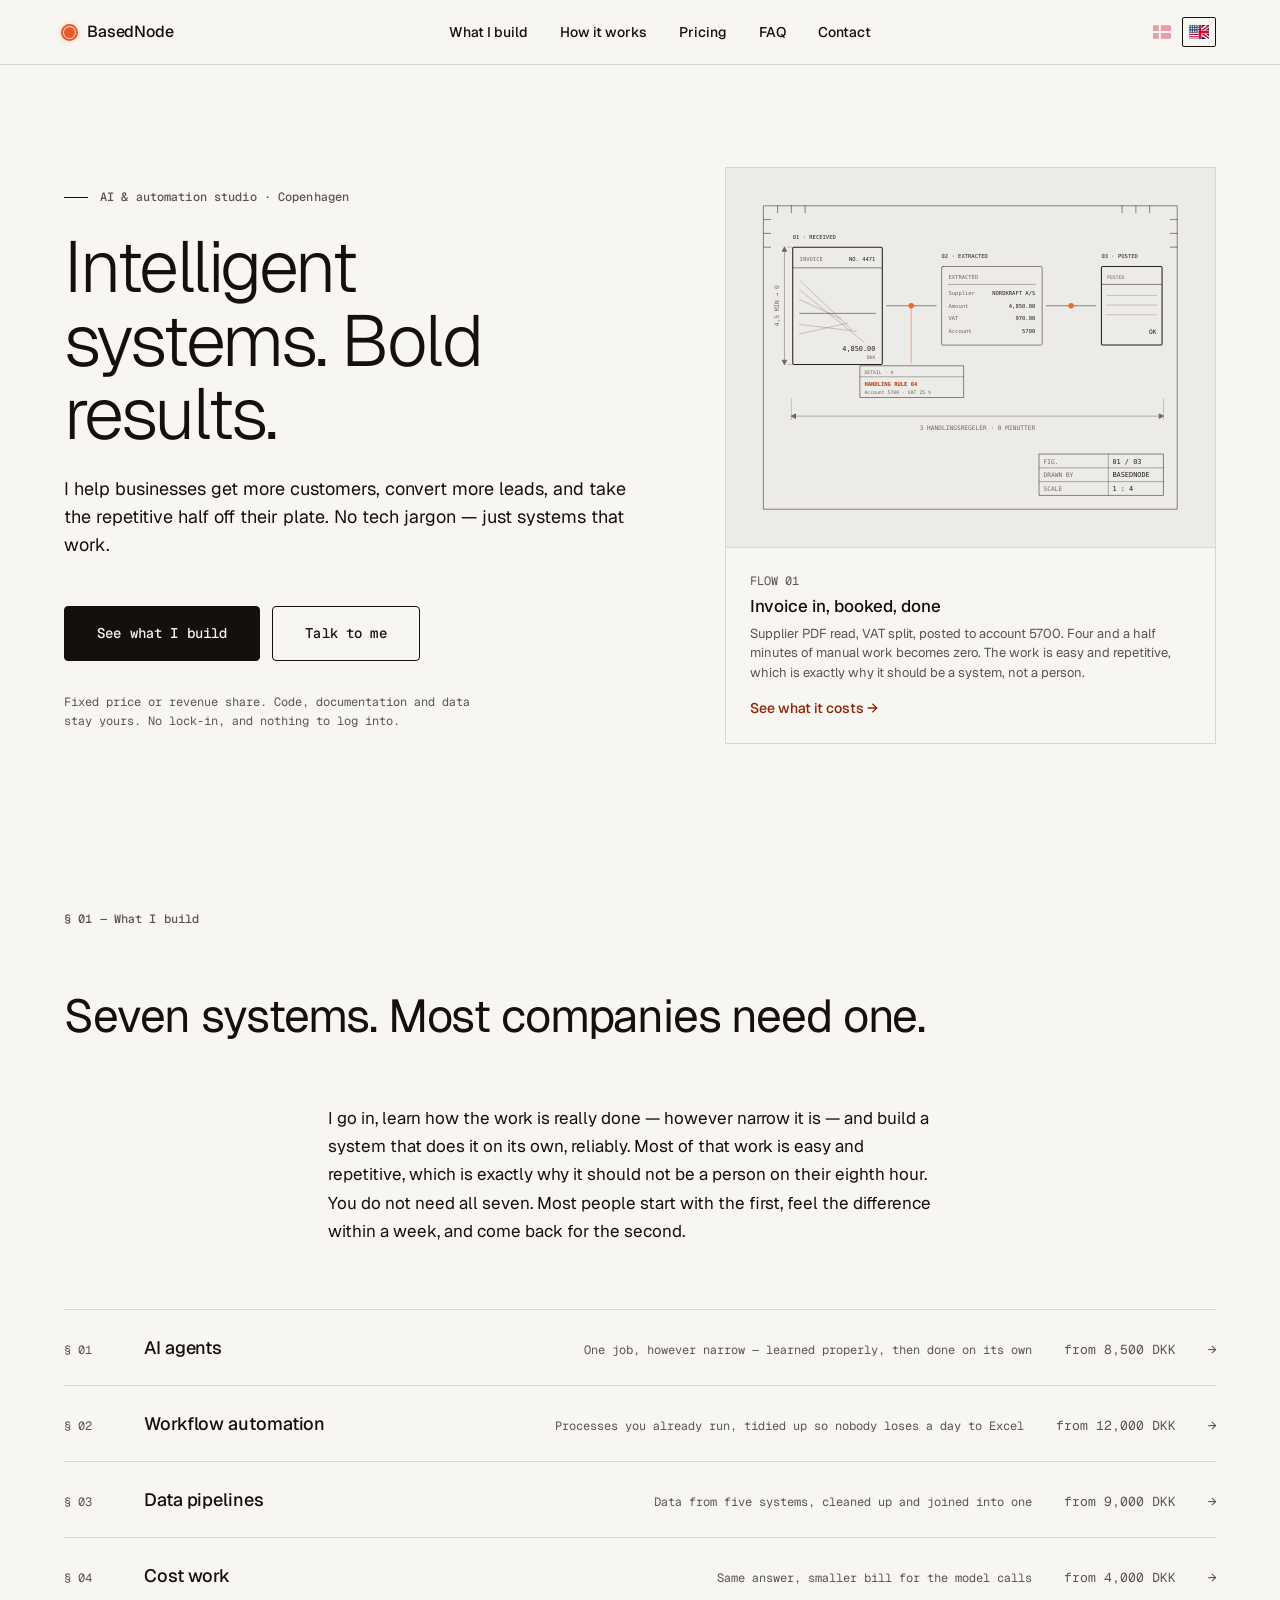
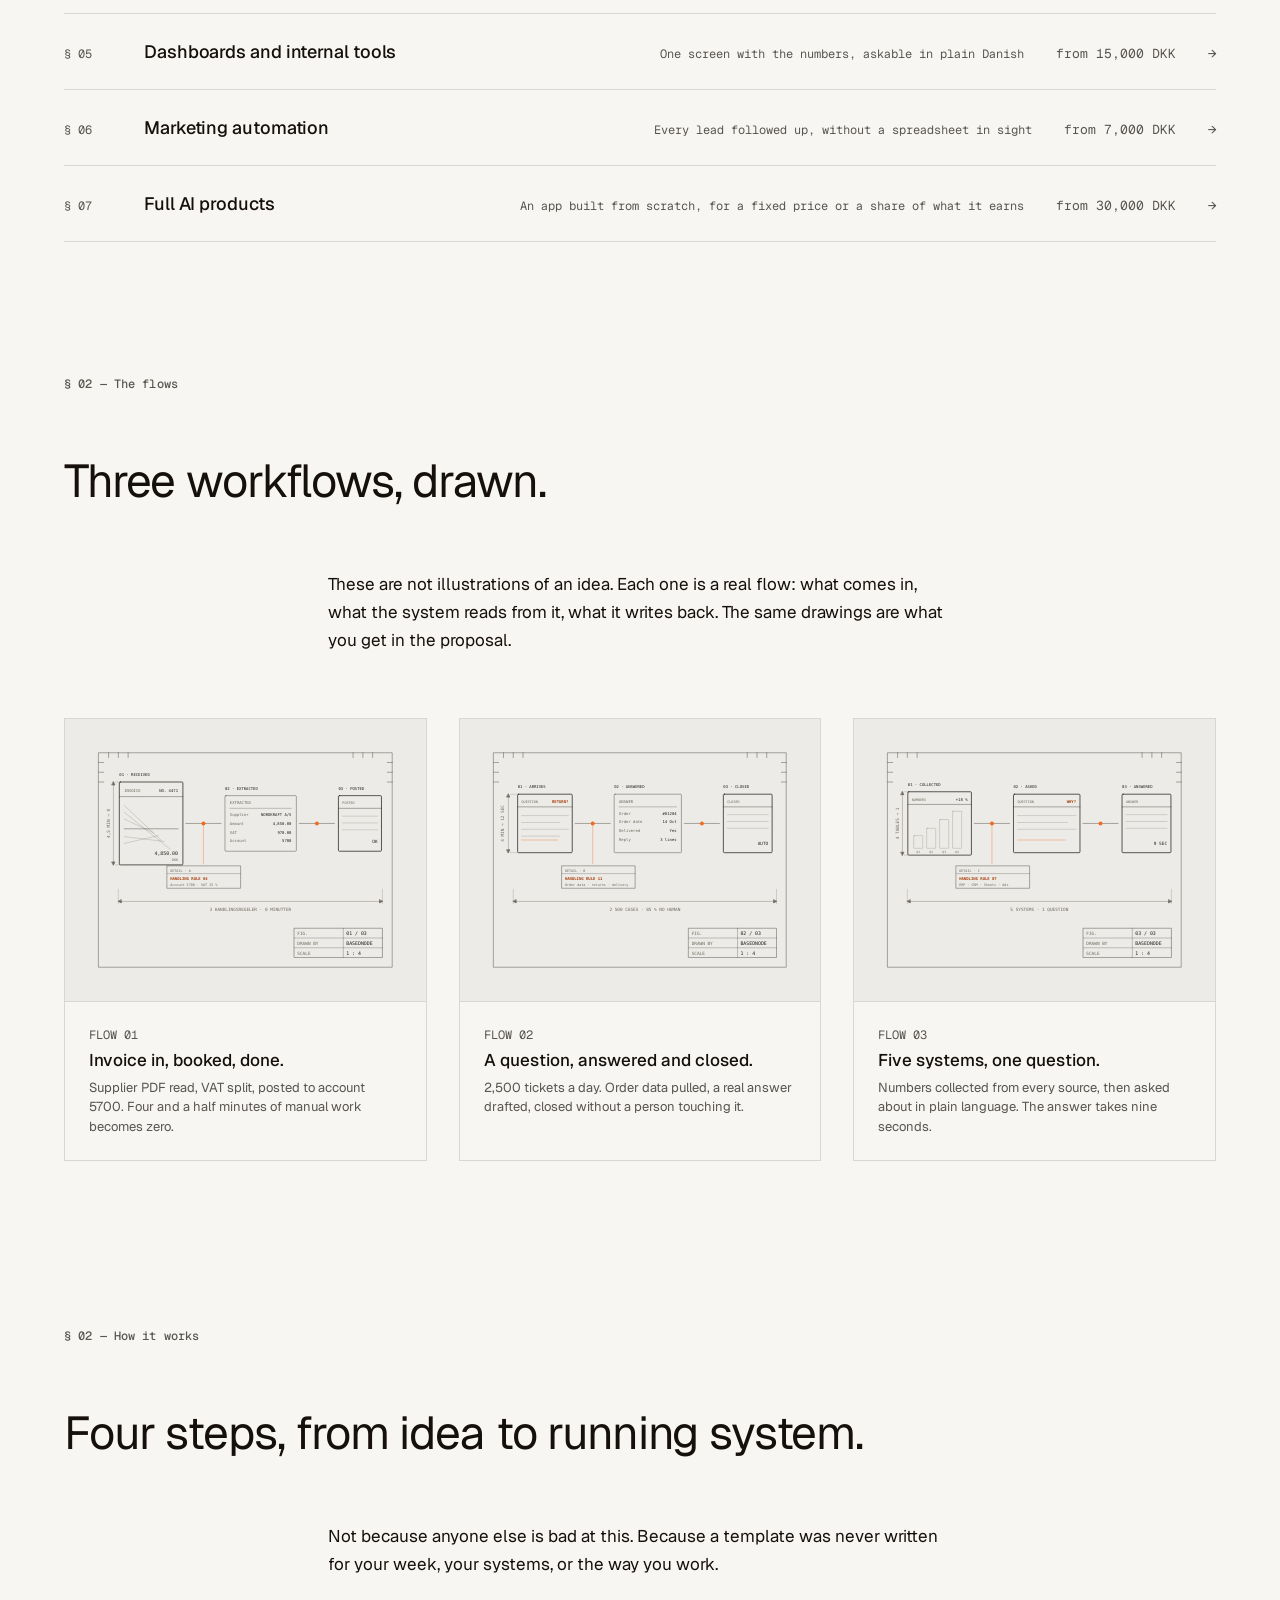
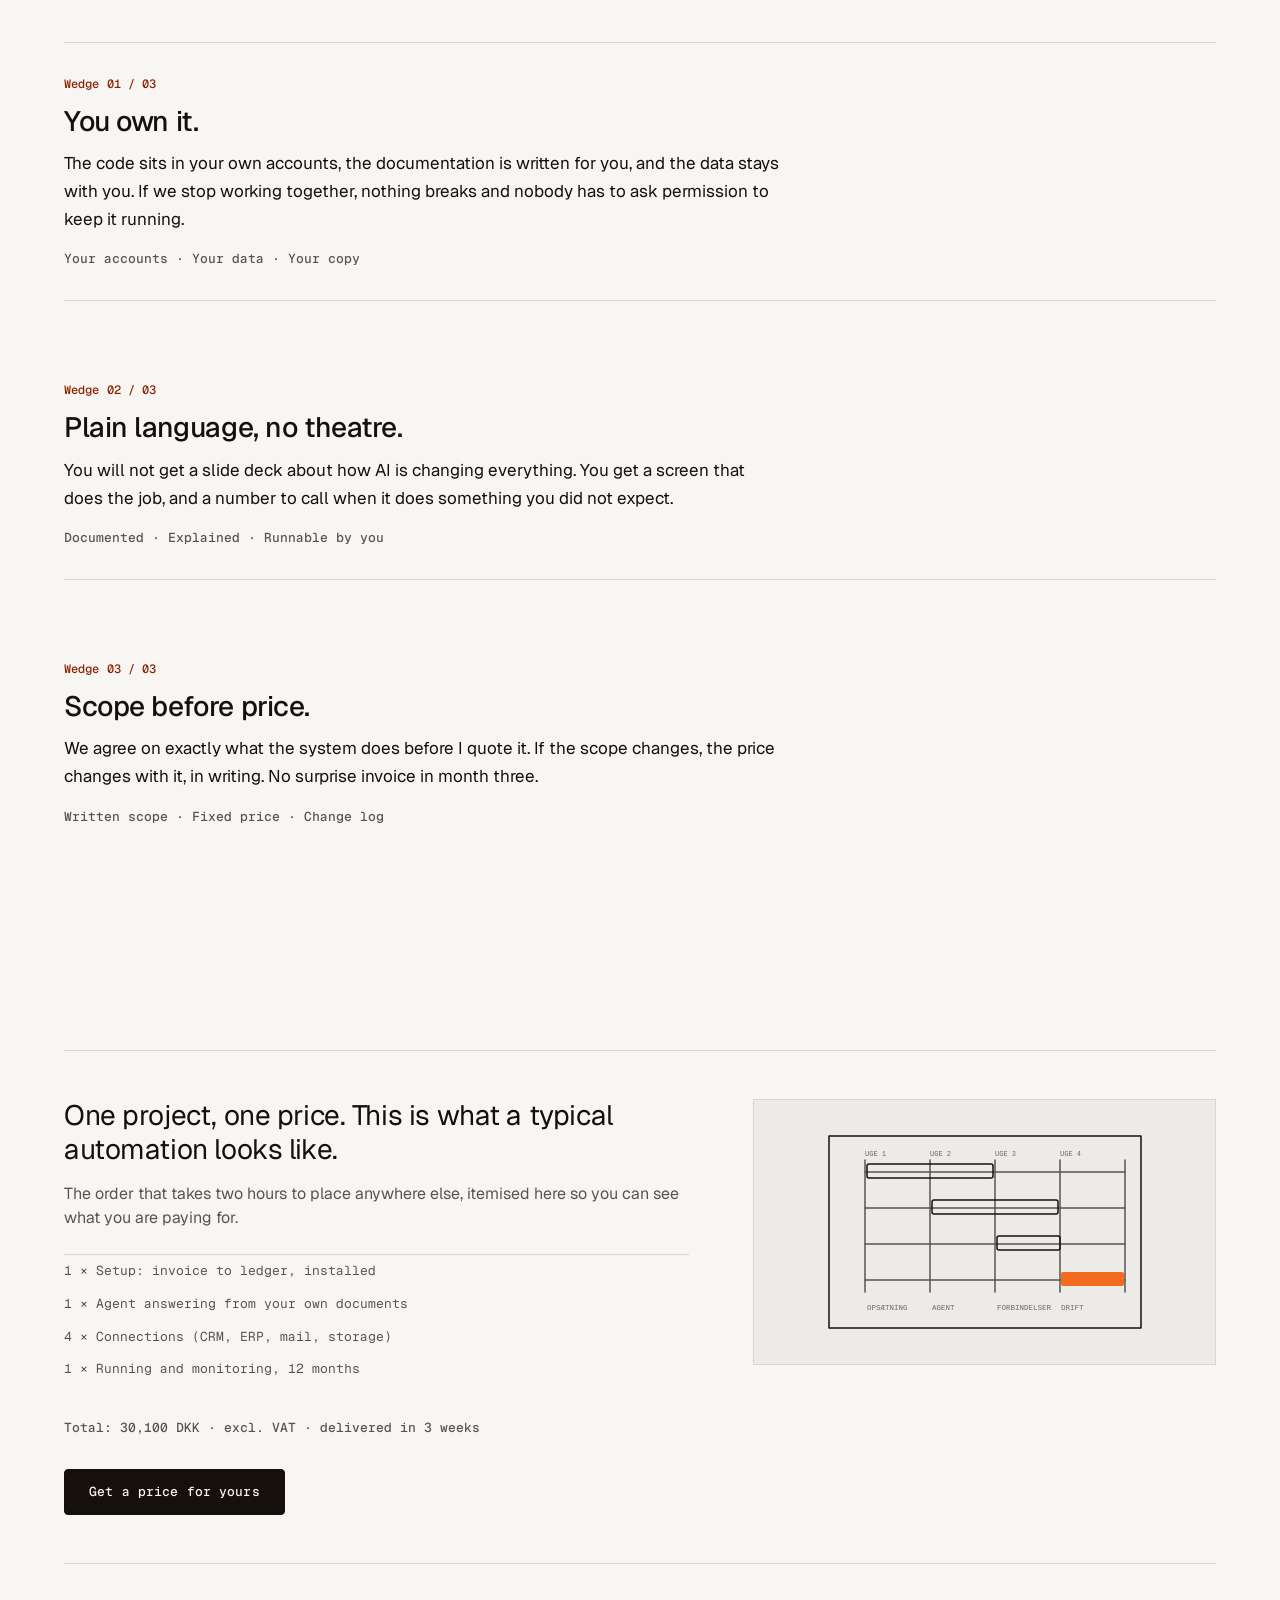
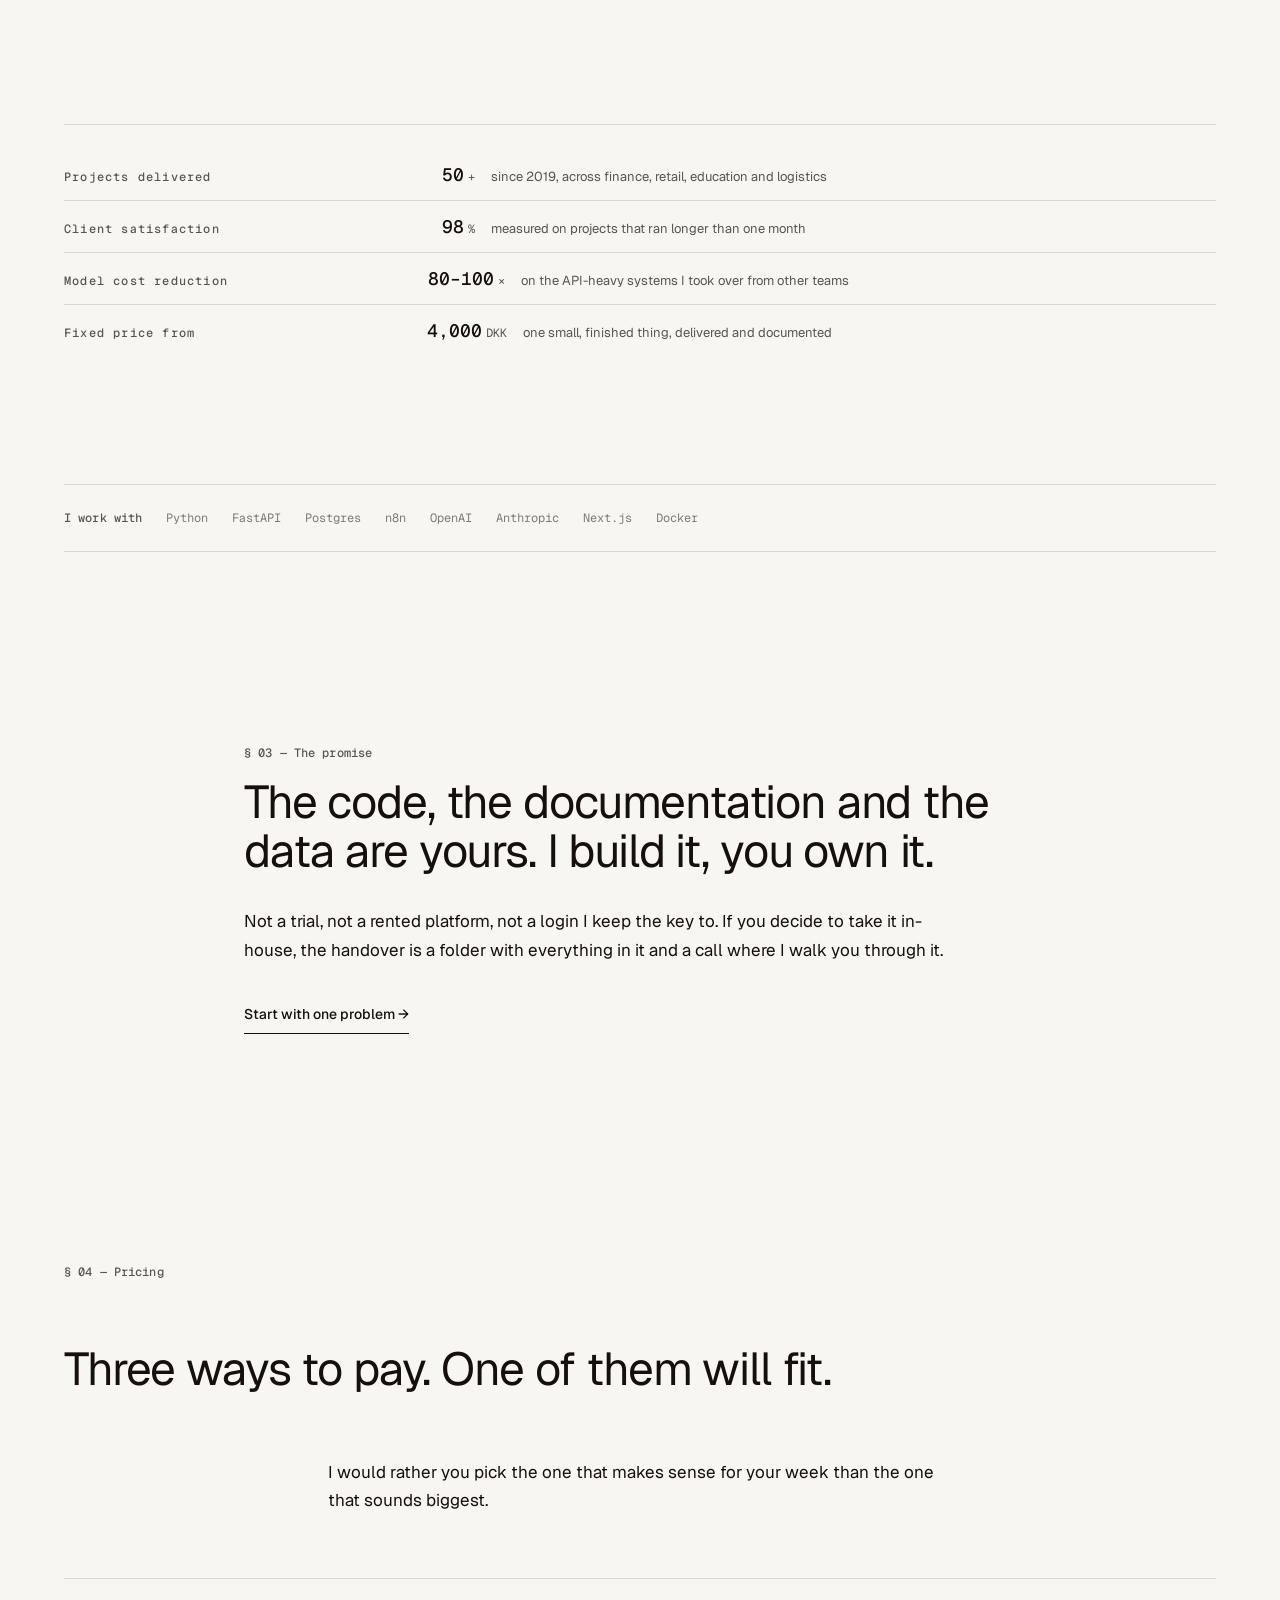
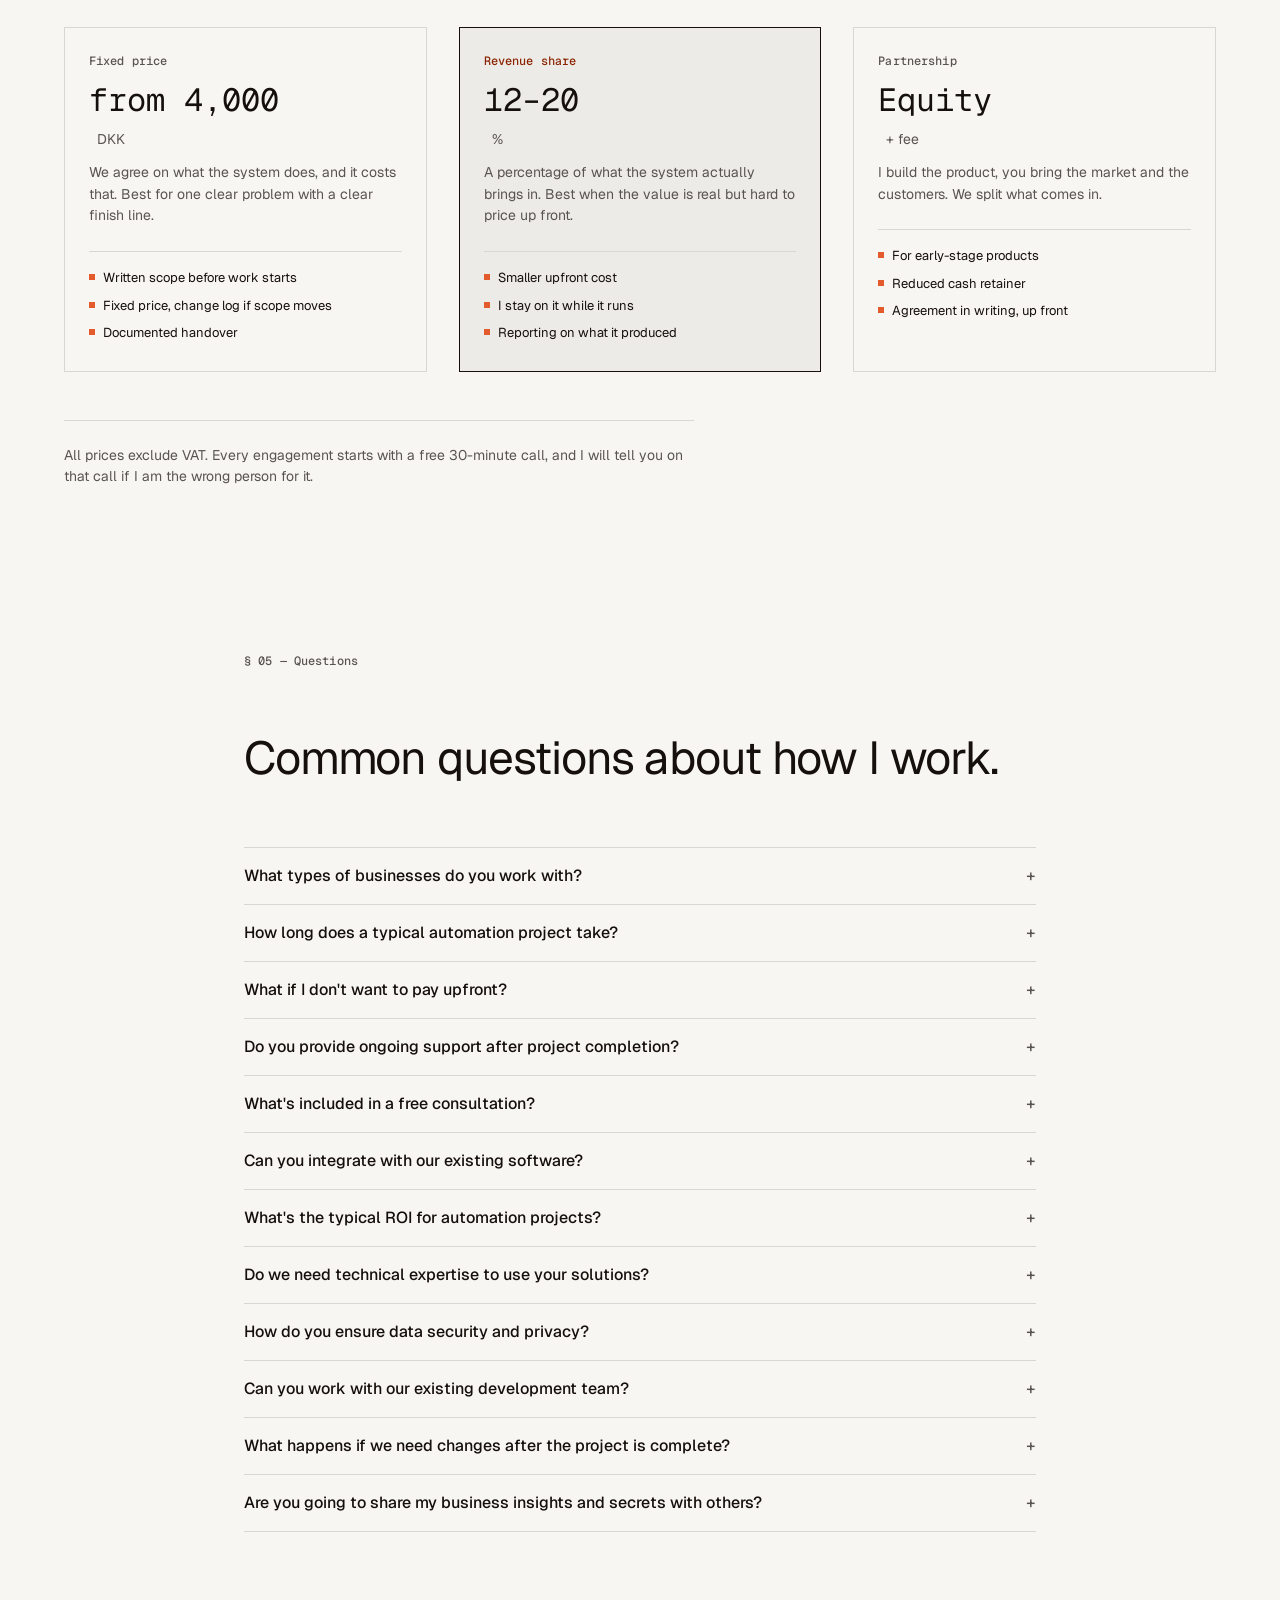
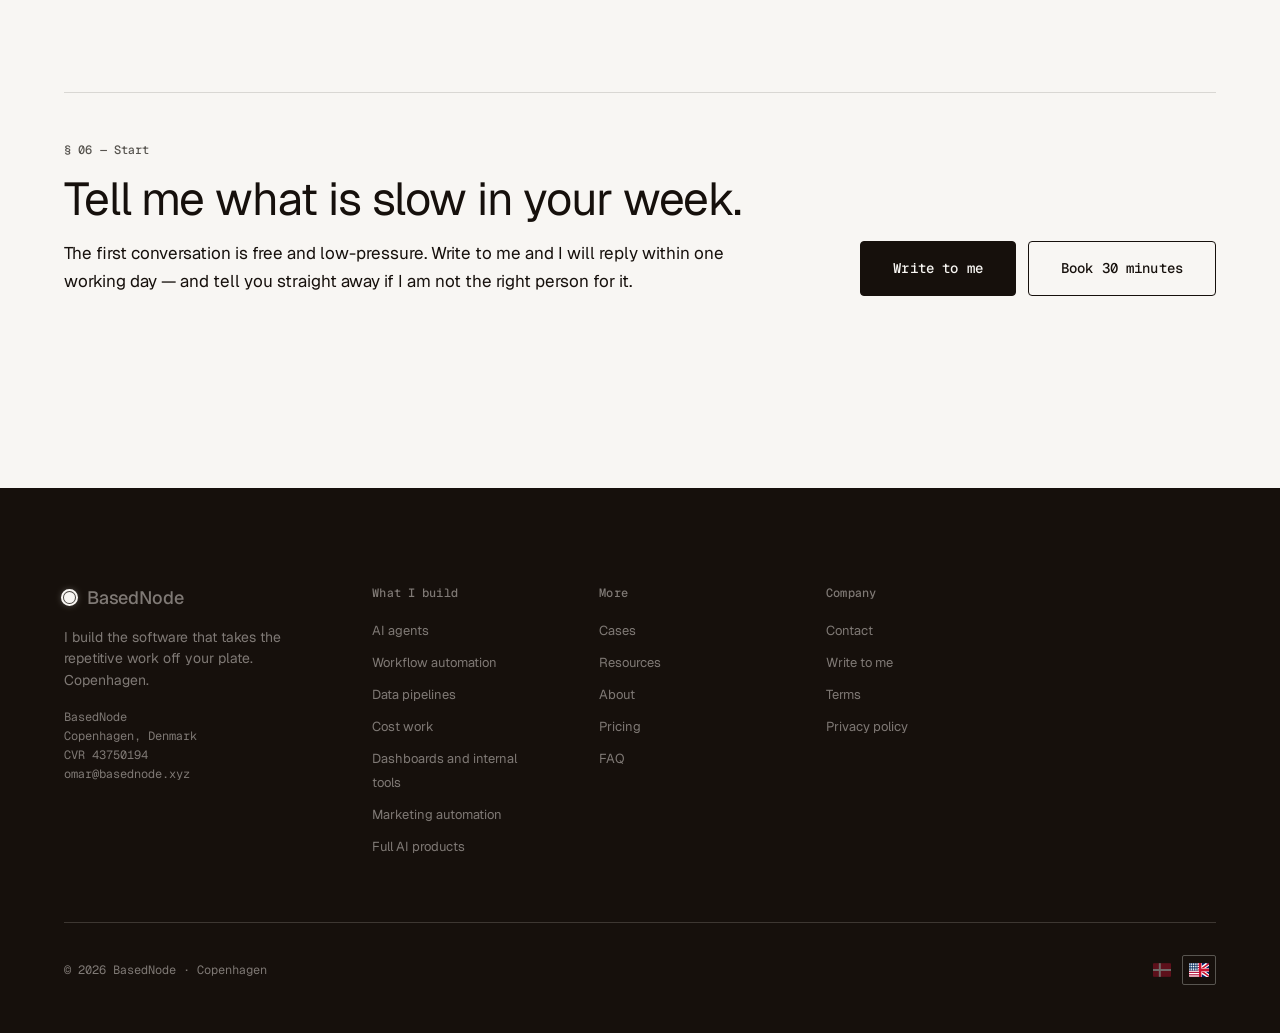
==== index.html @ 857990c9 "Fix English flag geometry (crop not squash) and make the logo pulse visibly obvious" ====
<!DOCTYPE html>
<html lang="en">
<head>
  <meta charset="UTF-8" />
  <meta name="viewport" content="width=device-width, initial-scale=1.0" />
  <meta name="theme-color" content="#F8F6F2" />
  <title>BasedNode — Intelligent systems. Bold results.</title>
  <meta name="description" content="BasedNode is Omar Jennane, a Copenhagen AI engineer. He helps businesses get more customers, convert more leads and take the repetitive half off their plate. Fixed price or revenue share." />
  <meta property="og:type" content="website" />
  <meta property="og:site_name" content="BasedNode" />
  <meta property="og:title" content="BasedNode — Intelligent systems. Bold results." />
  <meta property="og:description" content="BasedNode is Omar Jennane, a Copenhagen AI engineer. He helps businesses get more customers, convert more leads and take the repetitive half off their plate. Fixed price or revenue share." />
  <meta property="og:url" content="https://ikkeomar.github.io/basednode-office/" />
  <meta name="twitter:card" content="summary" />
  <meta name="twitter:title" content="BasedNode — Intelligent systems. Bold results." />
  <meta name="twitter:description" content="BasedNode is Omar Jennane, a Copenhagen AI engineer. He helps businesses get more customers, convert more leads and take the repetitive half off their plate. Fixed price or revenue share." />
  <link rel="canonical" href="https://ikkeomar.github.io/basednode-office/" />
  <link rel="preconnect" href="https://fonts.googleapis.com" />
  <link rel="preconnect" href="https://fonts.gstatic.com" crossorigin />
  <link href="https://fonts.googleapis.com/css2?family=Geist:wght@200;300;400;500;600;700&family=Geist+Mono:wght@400;500;600&family=IBM+Plex+Mono:wght@400;500&display=swap" rel="stylesheet" />
  <link rel="stylesheet" href="styles.css" />
  <link rel="icon" href="_assets/favicon.svg" type="image/svg+xml" />
</head>
<body data-page="home">

  <a class="skip-to-content" href="#main" data-i18n="skip_to_content">Skip to content</a>

  <header class="topnav">
    <div class="container topnav__inner">
      <a href="./" class="topnav__logo" aria-label="BasedNode home">
        <span class="topnav__logo-mark" aria-hidden="true"></span>
        <span>BasedNode</span>
      </a>
      <nav aria-label="Primary">
        <ul class="topnav__links">          <li><a href="#services" data-i18n="services">What I build</a></li>
          <li><a href="#how" data-i18n="how">How it works</a></li>
          <li><a href="#pricing" data-i18n="pricing">Pricing</a></li>
          <li><a href="#faq" data-i18n="faq">FAQ</a></li>
          <li><a href="contact" data-i18n="contact">Contact</a></li></ul>
      </nav>
      <div class="topnav__actions">
        <div class="lang-switch" role="group" aria-label="Language">
        <button class="lang-switch__opt" type="button" data-lang-toggle data-lang-target="da" aria-pressed="false" aria-label="Vis på dansk">
          <svg class="lang-flag" viewBox="0 0 37 28" preserveAspectRatio="xMidYMid meet" aria-hidden="true" focusable="false"><rect width="37" height="28" fill="#D21034"/><rect x="12" width="4" height="28" fill="#FFFFFF"/><rect y="12" width="37" height="4" fill="#FFFFFF"/></svg>
        </button>
        <button class="lang-switch__opt" type="button" data-lang-toggle data-lang-target="en" aria-pressed="false" aria-label="Show in English">
          <svg class="lang-flag" viewBox="0 0 40 28" preserveAspectRatio="xMidYMid meet" aria-hidden="true" focusable="false"><svg x="0" y="0" width="20.00" height="28" viewBox="0 0 18 28" preserveAspectRatio="xMidYMid slice"><rect width="40" height="28" fill="#FFFFFF"/><rect y="0.000" width="40" height="2.154" fill="#B31942"/><rect y="4.308" width="40" height="2.154" fill="#B31942"/><rect y="8.615" width="40" height="2.154" fill="#B31942"/><rect y="12.923" width="40" height="2.154" fill="#B31942"/><rect y="17.231" width="40" height="2.154" fill="#B31942"/><rect y="21.538" width="40" height="2.154" fill="#B31942"/><rect y="25.846" width="40" height="2.154" fill="#B31942"/><rect width="16.000" height="15.077" fill="#0A3161"/><circle cx="1.60" cy="1.51" r="1.15" fill="#FFFFFF"/><circle cx="4.80" cy="1.51" r="1.15" fill="#FFFFFF"/><circle cx="8.00" cy="1.51" r="1.15" fill="#FFFFFF"/><circle cx="11.20" cy="1.51" r="1.15" fill="#FFFFFF"/><circle cx="14.40" cy="1.51" r="1.15" fill="#FFFFFF"/><circle cx="1.60" cy="4.52" r="1.15" fill="#FFFFFF"/><circle cx="4.80" cy="4.52" r="1.15" fill="#FFFFFF"/><circle cx="8.00" cy="4.52" r="1.15" fill="#FFFFFF"/><circle cx="11.20" cy="4.52" r="1.15" fill="#FFFFFF"/><circle cx="14.40" cy="4.52" r="1.15" fill="#FFFFFF"/><circle cx="1.60" cy="7.54" r="1.15" fill="#FFFFFF"/><circle cx="4.80" cy="7.54" r="1.15" fill="#FFFFFF"/><circle cx="8.00" cy="7.54" r="1.15" fill="#FFFFFF"/><circle cx="11.20" cy="7.54" r="1.15" fill="#FFFFFF"/><circle cx="14.40" cy="7.54" r="1.15" fill="#FFFFFF"/><circle cx="1.60" cy="10.55" r="1.15" fill="#FFFFFF"/><circle cx="4.80" cy="10.55" r="1.15" fill="#FFFFFF"/><circle cx="8.00" cy="10.55" r="1.15" fill="#FFFFFF"/><circle cx="11.20" cy="10.55" r="1.15" fill="#FFFFFF"/><circle cx="14.40" cy="10.55" r="1.15" fill="#FFFFFF"/><circle cx="1.60" cy="13.57" r="1.15" fill="#FFFFFF"/><circle cx="4.80" cy="13.57" r="1.15" fill="#FFFFFF"/><circle cx="8.00" cy="13.57" r="1.15" fill="#FFFFFF"/><circle cx="11.20" cy="13.57" r="1.15" fill="#FFFFFF"/><circle cx="14.40" cy="13.57" r="1.15" fill="#FFFFFF"/></svg><svg x="20.00" y="0" width="20.00" height="28" viewBox="16 0 24 28" preserveAspectRatio="xMidYMid slice"><rect width="40" height="28" fill="#012169"/><polygon points="8.40,0 40,23.80 40,32.20 0,8.40" fill="#FFFFFF"/><polygon points="31.60,0 40,4.20 0,32.20 0,23.80" fill="#FFFFFF"/><polygon points="3.40,0 40,26.30 40,29.70 0,3.40" fill="#C8102E"/><polygon points="36.60,0 40,1.70 0,29.70 0,26.30" fill="#C8102E"/><rect x="16.40" width="7.20" height="28" fill="#FFFFFF"/><rect y="10.40" width="40" height="7.20" fill="#FFFFFF"/><rect x="17.26" width="5.47" height="28" fill="#C8102E"/><rect y="11.26" width="40" height="5.47" fill="#C8102E"/></svg></svg>
        </button>
      </div>
        <button class="topnav__menu-btn" data-menu-btn aria-label="Open menu" aria-expanded="false" aria-controls="mobile-menu">
          <svg class="icon-open" width="20" height="20" viewBox="0 0 256 256" fill="none" stroke="currentColor" stroke-width="16" stroke-linecap="round" stroke-linejoin="round" aria-hidden="true">
            <line x1="40" y1="64" x2="216" y2="64"/>
            <line x1="40" y1="128" x2="216" y2="128"/>
            <line x1="40" y1="192" x2="216" y2="192"/>
          </svg>
          <svg class="icon-close" width="20" height="20" viewBox="0 0 256 256" fill="none" stroke="currentColor" stroke-width="16" stroke-linecap="round" stroke-linejoin="round" aria-hidden="true">
            <line x1="72" y1="72" x2="184" y2="184"/>
            <line x1="184" y1="72" x2="72" y2="184"/>
          </svg>
        </button>
      </div>
    </div>

    <!-- Panel lives INSIDE the sticky header so it drops out of the bar
         instead of scrolling away with the page. -->
    <nav class="mobile-menu" id="mobile-menu" data-mobile-menu aria-hidden="true" aria-label="Mobile">
      <ul>        <li><a href="#services" data-i18n="services">What I build</a></li>
        <li><a href="#how" data-i18n="how">How it works</a></li>
        <li><a href="#pricing" data-i18n="pricing">Pricing</a></li>
        <li><a href="#faq" data-i18n="faq">FAQ</a></li>
        <li><a href="contact" data-i18n="contact">Contact</a></li></ul>
    </nav>
  </header>

  <!-- Tap-outside scrim, sits behind the panel -->
  <div class="nav-scrim" data-nav-scrim hidden></div>

  <main id="main">

    <!-- ══ HERO — copy left, the workflow drawing right ══ -->
    <section class="hero">
      <div class="container">
        <div class="hero__grid">

          <div class="hero__text">
            <span class="hero__eyebrow" data-i18n="hero_eyebrow">AI & automation studio · Copenhagen</span>
            <h1 class="display-xl hero__title" data-i18n="hero_title">Intelligent systems. Bold results.</h1>
            <p class="hero__sub" data-i18n="hero_sub">I help businesses get more customers, convert more leads, and take the repetitive half off their plate. No tech jargon — just systems that work.</p>

            <div class="hero__ctas">
              <a href="#services" class="btn btn--primary btn--lg" data-i18n="hero_cta1">See what I build</a>
              <a href="#contact" class="btn btn--secondary btn--lg" data-i18n="hero_cta2">Talk to me</a>
            </div>
            <p class="hero__hint" data-i18n="hero_hint">Fixed price or revenue share. Code, documentation and data stay yours. No lock-in, and nothing to log into.</p>
          </div>

          <!-- The one decisive visual: a real schematic of the work being automated -->
          <a href="#how" class="hero__drawing">
            <div class="hero__drawing-frame">
              <img data-flow="invoice" src="_assets/illustrations/flow-invoice-en.svg" alt="Schematic of an invoice being received, read and posted to the ledger" />
            </div>
            <div class="hero__drawing-meta">
              <span class="hero__drawing-sku">FLOW 01</span>
              <span class="hero__drawing-name" data-i18n="drawing_name">Invoice in, booked, done</span>
              <span class="hero__drawing-spec" data-i18n="drawing_spec">Supplier PDF read, VAT split, posted to account 5700. Four and a half minutes of manual work becomes zero. The work is easy and repetitive, which is exactly why it should be a system, not a person.</span>
              <span class="hero__drawing-link" data-i18n="drawing_link">See what it costs →</span>
            </div>
          </a>

        </div>
      </div>
    </section>

    <!-- ══ 01 — WHAT I BUILD ══ -->
    <section class="tight" id="services">
      <div class="container">
        <div class="section-head section-head__editorial">
          <span class="micro-label" data-i18n="s1_label">§ 01 — What I build</span>
          <h2 class="display-lg" data-i18n="s1_title">Seven systems. Most companies need one.</h2>
          <p class="prose" data-i18n="s1_desc">I go in, learn how the work is really done — however narrow it is — and build a system that does it on its own, reliably. Most of that work is easy and repetitive, which is exactly why it should not be a person on their eighth hour. You do not need all seven. Most people start with the first, feel the difference within a week, and come back for the second.</p>
        </div>

        <div class="cat-dir" aria-label="Services">
          <a class="cat-dir__row" href="#contact">
            <span class="cat-dir__num">§ 01</span>
            <span class="cat-dir__name" data-i18n="svc1_name">AI agents</span>
            <span class="cat-dir__lead" data-i18n="svc1_lead">One job, however narrow — learned properly, then done on its own</span>
            <span class="cat-dir__count" data-i18n="svc1_price">from 8,500 DKK</span>
            <span class="cat-dir__arrow">→</span>
          </a>
          <a class="cat-dir__row" href="#contact">
            <span class="cat-dir__num">§ 02</span>
            <span class="cat-dir__name" data-i18n="svc2_name">Workflow automation</span>
            <span class="cat-dir__lead" data-i18n="svc2_lead">Processes you already run, tidied up so nobody loses a day to Excel</span>
            <span class="cat-dir__count" data-i18n="svc2_price">from 12,000 DKK</span>
            <span class="cat-dir__arrow">→</span>
          </a>
          <a class="cat-dir__row" href="#contact">
            <span class="cat-dir__num">§ 03</span>
            <span class="cat-dir__name" data-i18n="svc3_name">Data pipelines</span>
            <span class="cat-dir__lead" data-i18n="svc3_lead">Data from five systems, cleaned up and joined into one</span>
            <span class="cat-dir__count" data-i18n="svc3_price">from 9,000 DKK</span>
            <span class="cat-dir__arrow">→</span>
          </a>
          <a class="cat-dir__row" href="#contact">
            <span class="cat-dir__num">§ 04</span>
            <span class="cat-dir__name" data-i18n="svc4_name">Cost work</span>
            <span class="cat-dir__lead" data-i18n="svc4_lead">Same answer, smaller bill for the model calls</span>
            <span class="cat-dir__count" data-i18n="svc4_price">from 4,000 DKK</span>
            <span class="cat-dir__arrow">→</span>
          </a>
          <a class="cat-dir__row" href="#contact">
            <span class="cat-dir__num">§ 05</span>
            <span class="cat-dir__name" data-i18n="svc5_name">Dashboards and internal tools</span>
            <span class="cat-dir__lead" data-i18n="svc5_lead">One screen with the numbers, askable in plain Danish</span>
            <span class="cat-dir__count" data-i18n="svc5_price">from 15,000 DKK</span>
            <span class="cat-dir__arrow">→</span>
          </a>
          <a class="cat-dir__row" href="#contact">
            <span class="cat-dir__num">§ 06</span>
            <span class="cat-dir__name" data-i18n="svc6_name">Marketing automation</span>
            <span class="cat-dir__lead" data-i18n="svc6_lead">Every lead followed up, without a spreadsheet in sight</span>
            <span class="cat-dir__count" data-i18n="svc6_price">from 7,000 DKK</span>
            <span class="cat-dir__arrow">→</span>
          </a>
          <a class="cat-dir__row" href="#contact">
            <span class="cat-dir__num">§ 07</span>
            <span class="cat-dir__name" data-i18n="svc7_name">Full AI products</span>
            <span class="cat-dir__lead" data-i18n="svc7_lead">An app built from scratch, for a fixed price or a share of what it earns</span>
            <span class="cat-dir__count" data-i18n="svc7_price">from 30,000 DKK</span>
            <span class="cat-dir__arrow">→</span>
          </a>
        </div>
      </div>
    </section>

    <!-- ══ 02 — HOW IT WORKS ══ -->
    <!-- ══ FLOW DRAWINGS — three real workflows ══ -->
    <section class="tight" id="flows">
      <div class="container">
        <div class="section-head section-head__editorial">
          <span class="micro-label" data-i18n="flows_label">§ 02 — The flows</span>
          <h2 class="display-lg" data-i18n="flows_title">Three workflows, drawn.</h2>
          <p class="prose" data-i18n="flows_desc">These are not illustrations of an idea. Each one is a real flow: what comes in, what the system reads from it, what it writes back. The same drawings are what you get in the proposal.</p>
        </div>

        <div class="flow-grid">
          <figure class="flow-card">
            <div class="flow-card__frame">
              <img data-flow="invoice" src="_assets/illustrations/flow-invoice-en.svg" alt="Invoice received, extracted and posted to the ledger" />
            </div>
            <figcaption class="flow-card__meta">
              <span class="flow-card__sku" data-i18n="flow_invoice_sku">FLOW 01</span>
              <span class="flow-card__name" data-i18n="flow_invoice_name">Invoice in, booked, done.</span>
              <span class="flow-card__spec" data-i18n="flow_invoice_spec">Supplier PDF read, VAT split, posted to account 5700. Four and a half minutes of manual work becomes zero.</span>
            </figcaption>
          </figure>

          <figure class="flow-card">
            <div class="flow-card__frame">
              <img data-flow="support" src="_assets/illustrations/flow-support-en.svg" alt="Customer question arriving, answered by the agent and closed in the ticketing system" />
            </div>
            <figcaption class="flow-card__meta">
              <span class="flow-card__sku" data-i18n="flow_support_sku">FLOW 02</span>
              <span class="flow-card__name" data-i18n="flow_support_name">A question, answered and closed.</span>
              <span class="flow-card__spec" data-i18n="flow_support_spec">2,500 tickets a day. Order data pulled, a real answer drafted, closed without a person touching it.</span>
            </figcaption>
          </figure>

          <figure class="flow-card">
            <div class="flow-card__frame">
              <img data-flow="dashboard" src="_assets/illustrations/flow-dashboard-en.svg" alt="Numbers collected from several systems, queried in plain language and answered on one screen" />
            </div>
            <figcaption class="flow-card__meta">
              <span class="flow-card__sku" data-i18n="flow_dashboard_sku">FLOW 03</span>
              <span class="flow-card__name" data-i18n="flow_dashboard_name">Five systems, one question.</span>
              <span class="flow-card__spec" data-i18n="flow_dashboard_spec">Numbers collected from every source, then asked about in plain language. The answer takes nine seconds.</span>
            </figcaption>
          </figure>
        </div>
      </div>
    </section>

    <section id="how">
      <div class="container">
        <div class="section-head section-head__editorial">
          <span class="micro-label" data-i18n="s2_label">§ 02 — How it works</span>
          <h2 class="display-lg" data-i18n="s2_title">Four steps, from idea to running system.</h2>
          <p class="prose" data-i18n="s2_desc">Not because anyone else is bad at this. Because a template was never written for your week, your systems, or the way you work.</p>
        </div>

        <div class="wedge-list">
          <div class="wedge-item">
            <span class="micro-label micro-label--accent wedge-item__label" data-i18n="wedge1_label">Wedge 01 / 03</span>
            <h3 class="h1 wedge-item__title" data-i18n="wedge1_title">You own it.</h3>
            <p class="prose" data-i18n="wedge1_desc">The code sits in your own accounts, the documentation is written for you, and the data stays with you. If we stop working together, nothing breaks and nobody has to ask permission to keep it running.</p>
            <p class="mono-data muted wedge-item__meta" data-i18n="wedge1_meta">Your accounts · Your data · Your copy</p>
          </div>
          <div class="wedge-item">
            <span class="micro-label micro-label--accent wedge-item__label" data-i18n="wedge2_label">Wedge 02 / 03</span>
            <h3 class="h1 wedge-item__title" data-i18n="wedge2_title">Plain language, no theatre.</h3>
            <p class="prose" data-i18n="wedge2_desc">You will not get a slide deck about how AI is changing everything. You get a screen that does the job, and a number to call when it does something you did not expect.</p>
            <p class="mono-data muted wedge-item__meta" data-i18n="wedge2_meta">Documented · Explained · Runnable by you</p>
          </div>
          <div class="wedge-item wedge-item--last">
            <span class="micro-label micro-label--accent wedge-item__label" data-i18n="wedge3_label">Wedge 03 / 03</span>
            <h3 class="h1 wedge-item__title" data-i18n="wedge3_title">Scope before price.</h3>
            <p class="prose" data-i18n="wedge3_desc">We agree on exactly what the system does before I quote it. If the scope changes, the price changes with it, in writing. No surprise invoice in month three.</p>
            <p class="mono-data muted wedge-item__meta" data-i18n="wedge3_meta">Written scope · Fixed price · Change log</p>
          </div>
        </div>
      </div>
    </section>

    <!-- ══ 03 — THE PRICE MOMENT ══ -->
    <section>
      <div class="container">
        <div class="moment">
          <div>
            <h2 class="moment__heading" data-i18n="moment_heading">One project, one price. This is what a typical automation looks like.</h2>
            <p class="muted" data-i18n="moment_sub">The order that takes two hours to place anywhere else, itemised here so you can see what you are paying for.</p>
            <ul class="moment__items">
              <li data-i18n="m_item1">1 × Setup: invoice to ledger, installed</li>
              <li data-i18n="m_item2">1 × Agent answering from your own documents</li>
              <li data-i18n="m_item3">4 × Connections (CRM, ERP, mail, storage)</li>
              <li data-i18n="m_item4">1 × Running and monitoring, 12 months</li>
            </ul>
            <p class="mono-data muted moment__total" data-i18n="m_total">Total: 30,100 DKK · excl. VAT · delivered in 3 weeks</p>
            <div class="moment__cta">
              <a href="#contact" class="btn btn--primary" data-i18n="moment_cta">Get a price for yours</a>
            </div>
          </div>
          <div class="moment__visual" aria-hidden="true">
            <svg viewBox="0 0 320 200" fill="none" stroke="currentColor" stroke-width="1.5" stroke-linecap="round" stroke-linejoin="round">
              <!-- project schedule, drawn like a drawing sheet -->
              <rect class="ink thin" x="4" y="4" width="312" height="192" />
              <g class="muted hair">
                <line x1="40" y1="40" x2="300" y2="40" />
                <line x1="40" y1="76" x2="300" y2="76" />
                <line x1="40" y1="112" x2="300" y2="112" />
                <line x1="40" y1="148" x2="300" y2="148" />
              </g>
              <g class="muted thin">
                <line x1="40" y1="28" x2="40" y2="160" />
                <line x1="105" y1="28" x2="105" y2="160" />
                <line x1="170" y1="28" x2="170" y2="160" />
                <line x1="235" y1="28" x2="235" y2="160" />
                <line x1="300" y1="28" x2="300" y2="160" />
              </g>
              <!-- the four deliverables as bars -->
              <rect class="ink" x="42" y="32" width="126" height="14" rx="2" />
              <rect class="ink" x="107" y="68" width="126" height="14" rx="2" />
              <rect class="ink" x="172" y="104" width="63" height="14" rx="2" />
              <rect class="accent" x="236" y="140" width="63" height="14" rx="2" fill="#F26B1F" stroke="none" />
              <!-- week markers -->
              <g class="muted-text" style="font-size:7px" fill="#6F6A60" stroke="none" font-family="ui-monospace, monospace">
                <text x="40" y="24">UGE 1</text>
                <text x="105" y="24">UGE 2</text>
                <text x="170" y="24">UGE 3</text>
                <text x="235" y="24">UGE 4</text>
              </g>
              <!-- labels -->
              <g style="font-size:7.5px" fill="#6F6A60" stroke="none" font-family="ui-monospace, monospace">
                <text x="42" y="178">OPSÆTNING</text>
                <text x="107" y="178">AGENT</text>
                <text x="172" y="178">FORBINDELSER</text>
                <text x="236" y="178">DRIFT</text>
              </g>
            </svg>
          </div>
        </div>
      </div>
    </section>

    <!-- ══ 04 — NUMBERS ══ -->
    <section class="tight">
      <div class="container">
        <div class="stat-block">
          <div class="stat">
            <span class="stat__label" data-i18n="stat1_label">Projects delivered</span>
            <span class="stat__value">50<span class="stat__value-unit">+</span></span>
            <span class="stat__note" data-i18n="stat1_note">since 2019, across finance, retail, education and logistics</span>
          </div>
          <div class="stat">
            <span class="stat__label" data-i18n="stat2_label">Client satisfaction</span>
            <span class="stat__value">98<span class="stat__value-unit">%</span></span>
            <span class="stat__note" data-i18n="stat2_note">measured on projects that ran longer than one month</span>
          </div>
          <div class="stat">
            <span class="stat__label" data-i18n="stat3_label">Model cost reduction</span>
            <span class="stat__value">80–100<span class="stat__value-unit">×</span></span>
            <span class="stat__note" data-i18n="stat3_note">on the API-heavy systems I took over from other teams</span>
          </div>
          <div class="stat">
            <span class="stat__label" data-i18n="stat4_label">Fixed price from</span>
            <span class="stat__value">4,000<span class="stat__value-unit">DKK</span></span>
            <span class="stat__note" data-i18n="stat4_note">one small, finished thing, delivered and documented</span>
          </div>
        </div>
      </div>
    </section>

    <!-- ══ TECH STRIP ══ -->
    <section class="tight">
      <div class="container">
        <div class="trust-strip">
          <span class="micro-label trust-strip__lead" data-i18n="tech_lead">I work with</span>
          <span>Python</span>
          <span>FastAPI</span>
          <span>Postgres</span>
          <span>n8n</span>
          <span>OpenAI</span>
          <span>Anthropic</span>
          <span>Next.js</span>
          <span>Docker</span>
        </div>
      </div>
    </section>

    <!-- ══ 05 — THE PROMISE ══ -->
    <section class="airy">
      <div class="container container--narrow">
        <span class="micro-label section-label" data-i18n="s3_label">§ 03 — The promise</span>
        <p class="display-lg pullquote" data-i18n="promise">The code, the documentation and the data are yours. I build it, you own it.</p>
        <p class="prose" data-i18n="promise_sub">Not a trial, not a rented platform, not a login I keep the key to. If you decide to take it in-house, the handover is a folder with everything in it and a call where I walk you through it.</p>
        <p class="pullquote__cta"><a href="#contact" class="btn btn--tertiary" data-i18n="promise_cta">Start with one problem →</a></p>
      </div>
    </section>

    <!-- ══ 06 — PRICING ══ -->
    <section id="pricing">
      <div class="container">
        <div class="section-head section-head__editorial">
          <span class="micro-label" data-i18n="s4_label">§ 04 — Pricing</span>
          <h2 class="display-lg" data-i18n="pricing_title">Three ways to pay. One of them will fit.</h2>
          <p class="prose" data-i18n="pricing_sub">I would rather you pick the one that makes sense for your week than the one that sounds biggest.</p>
        </div>

        <div class="pricing-grid">
          <div class="pricing-card">
            <span class="pricing-card__name" data-i18n="plan1_name">Fixed price</span>
            <span class="pricing-card__price" data-i18n="plan1_price">from 4,000</span><span class="pricing-card__unit">DKK</span>
            <p class="pricing-card__desc" data-i18n="plan1_desc">We agree on what the system does, and it costs that. Best for one clear problem with a clear finish line.</p>
            <ul class="pricing-card__list">
              <li data-i18n="plan1_i1">Written scope before work starts</li>
              <li data-i18n="plan1_i2">Fixed price, change log if scope moves</li>
              <li data-i18n="plan1_i3">Documented handover</li>
            </ul>
          </div>
          <div class="pricing-card pricing-card--accent">
            <span class="pricing-card__name" data-i18n="plan2_name">Revenue share</span>
            <span class="pricing-card__price" data-i18n="plan2_price">12–20</span><span class="pricing-card__unit">%</span>
            <p class="pricing-card__desc" data-i18n="plan2_desc">A percentage of what the system actually brings in. Best when the value is real but hard to price up front.</p>
            <ul class="pricing-card__list">
              <li data-i18n="plan2_i1">Smaller upfront cost</li>
              <li data-i18n="plan2_i2">I stay on it while it runs</li>
              <li data-i18n="plan2_i3">Reporting on what it produced</li>
            </ul>
          </div>
          <div class="pricing-card">
            <span class="pricing-card__name" data-i18n="plan3_name">Partnership</span>
            <span class="pricing-card__price" data-i18n="plan3_price">Equity</span><span class="pricing-card__unit" data-i18n="svc_fee_unit">+ fee</span>
            <p class="pricing-card__desc" data-i18n="plan3_desc">I build the product, you bring the market and the customers. We split what comes in.</p>
            <ul class="pricing-card__list">
              <li data-i18n="plan3_i1">For early-stage products</li>
              <li data-i18n="plan3_i2">Reduced cash retainer</li>
              <li data-i18n="plan3_i3">Agreement in writing, up front</li>
            </ul>
          </div>
        </div>

        <p class="pricing-note" data-i18n="pricing_note">All prices exclude VAT. Every engagement starts with a free 30-minute call, and I will tell you on that call if I am the wrong person for it.</p>
      </div>
    </section>

    <!-- ══ 07 — FAQ ══ -->
    <section class="tight" id="faq">
      <div class="container container--narrow">
        <div class="section-head section-head__editorial">
          <span class="micro-label" data-i18n="s5_label">§ 05 — Questions</span>
          <h2 class="display-lg" data-i18n="faq_title">Common questions about how I work.</h2>
        </div>

        <div class="faq-list">
          <details class="faq-item">
            <summary data-i18n="faq1_q">What types of businesses do you work with?</summary>
            <p data-i18n="faq1_a">If any of these describe you, we should talk:</p>
            <ul class="faq-item__list">
              <li data-i18n="faq1_b1">You don't have enough data to make informed decisions about marketing, hiring or process optimisation.</li>
              <li data-i18n="faq1_b2">You run a small or mid-size company.</li>
              <li data-i18n="faq1_b3">You want to develop an app or a system for other clients or for your own users. I was part of the team that built texttoquant.com, which is listed in Claude's official connector marketplace.</li>
              <li data-i18n="faq1_b4">You have processes that are costly in time or money.</li>
              <li data-i18n="faq1_b5">You want to optimise the workflows of your team or your own work, so you can get more done in less time and spend more time with your family and friends.</li>
              <li data-i18n="faq1_b6">You have an idea for an app or a software project you want to launch, but no idea where to start. If I like the project, and I can see real value in what you bring to it beyond the loose idea, I could come on as technical cofounder.</li>
            </ul>
          </details>
          <details class="faq-item">
            <summary data-i18n="faq2_q">How long does a typical automation project take?</summary>
            <p data-i18n="faq2_a">It depends entirely on what we're building. If it's an AI agent for a specific niche problem, the timeline follows the complexity of the task — I won't spend more time than the job needs. That could be one or two days, or one or two months.

If you want an actual assessment, call me or write with your specifics. We don't do corporate bull-shit, so I try to be as transparent as possible.</p>
          </details>
          <details class="faq-item">
            <summary data-i18n="faq3_q">What if I don't want to pay upfront?</summary>
            <p data-i18n="faq3_a">That's fine — depending on the project, we don't need upfront payment at all.

If I'm building software for the company, expect to pay a deposit and then a payment against each agreed milestone. That's very normal.

What I also offer is a performance-based option: taking a percentage of the company's income over a defined period, instead of a fixed fee. This is easy to arrange, and it's what I usually do for projects where I can help you get significantly more out of the process — rather than delivering the product and then leaving.</p>
          </details>
          <details class="faq-item">
            <summary data-i18n="faq4_q">Do you provide ongoing support after project completion?</summary>
            <p data-i18n="faq4_a">Absolutely — if you have the need for it.

My goal is always to hand the work over in a way that fits you, so you're not dependent on me. That said, there's usually a period of one to three months, depending on the project, where I help out with further iterations, new features, or maintaining the project until you've found someone else to take it on. Most of the systems I build maintain themselves with very little input, so it shouldn't be a problem at all.

If you want a "tech person on speed dial", that won't be free forever — but I'm glad to help smaller businesses with tasks that aren't too time-consuming.</p>
          </details>
          <details class="faq-item">
            <summary data-i18n="faq5_q">What's included in a free consultation?</summary>
            <p data-i18n="faq5_a">You tell me some of the frustrations you're running into. I ask questions to understand your processes and your business. Then I give you clear, actionable advice and solutions — free, and they don't necessarily involve my services.

You'd be surprised how far you can get with free tools, without paying a third party to come into your business and make changes or additions.

No sales pitch, and absolutely no commitment.</p>
          </details>
          <details class="faq-item">
            <summary data-i18n="faq6_q">Can you integrate with our existing software?</summary>
            <p data-i18n="faq6_a">That's kind of the whole point. I wouldn't want to fix what isn't broken — we can always just optimise what you're already doing.

If I do see that a process you're using is unnecessarily expensive or time-consuming, I'll tell you what I'd recommend changing.</p>
          </details>
          <details class="faq-item">
            <summary data-i18n="faq7_q">What's the typical ROI for automation projects?</summary>
            <p data-i18n="faq7_a">That's a case-by-case question, and there isn't a single honest number for it.

The return is usually fairly linear. I've freed up engineers who were doing repetitive simulation work by giving them a specialised agent trained to do exactly that, so the engineer could spend their time on work that matters more. I've also built plenty of agent workflows that simply save two to four hours of administrative or documentation work.

So it depends on the project, and on the time and capital cost of the task being automated.

And I'm not out to replace human workers. I know most company owners don't want to fire their people — they want them doing more meaningful and important work.</p>
          </details>
          <details class="faq-item">
            <summary data-i18n="faq8_q">Do we need technical expertise to use your solutions?</summary>
            <p data-i18n="faq8_a">Not at all.

It would be a complete failure on my part to leave you with a system you don't know how to operate. I always focus on making the tool genuinely easy to use for the client. If it can't be easy, I'll make sure there's proper documentation and procedures, and I'll take the time to train you personally. I've never had anyone have an issue with this.

I design systems that make sense to real humans, not just other developers.</p>
          </details>
          <details class="faq-item">
            <summary data-i18n="faq9_q">How do you ensure data security and privacy?</summary>
            <p data-i18n="faq9_a">I treat your data like it's my own, because a data breach would ruin my reputation overnight.

Data security and privacy isn't actually that hard. Most problems come from human error and from keeping data in places that can be compromised — I don't do that. I follow the straightforward GDPR rules and best practices, in line with the European Data Protection Board's guidance for small businesses. The core of it: the right technical and organisational measures for the risk, protecting the confidentiality, integrity and availability of your data, with regular reviews and documented procedures.

I'm also not some faceless corporation that can blame the issue on a random intern or hire.

In most cases I try to get the data and the finished system hosted and stored by you — I help you do it, but that means you're responsible for following best practices. Rotating your passwords. Not giving access to devices with fingerprints or keys to important systems. Basic stuff.</p>
            <p class="faq-item__source">
              <a href="https://www.edpb.europa.eu/sme/be-compliant/secure-personal-data_en" target="_blank" rel="noopener noreferrer" data-i18n="faq9_src">Reference: European Data Protection Board — Secure personal data (guidance for small businesses).</a>
            </p>
          </details>
          <details class="faq-item">
            <summary data-i18n="faq10_q">Can you work with our existing development team?</summary>
            <p data-i18n="faq10_a">Definitely. I can either work alongside your team or handle everything independently, whichever makes more sense for your situation. I've done both, and I'm pretty good at not stepping on anyone's toes.

Personally, I've only worked with mid-size teams of five to eight people, on development projects or when training a team to use specialised software. If you have something else in mind, I'm sure I'm up for it — I'd just want the details cleared first.</p>
          </details>
          <details class="faq-item">
            <summary data-i18n="faq11_q">What happens if we need changes after the project is complete?</summary>
            <p data-i18n="faq11_a">I cover bug fixes and small tweaks for a reasonable period. That's just good business.

For bigger changes or new features, we can work out a fair rate.

If you've been a client of mine, I always want to make sure you're taken care of.</p>
          </details>
          <details class="faq-item">
            <summary data-i18n="faq12_q">Are you going to share my business insights and secrets with others?</summary>
            <p data-i18n="faq12_a">Of course not. I won't disclose anything you tell me, or put in writing, that you don't want shared.

If it's a system I personally thought up, drafted, tested and built for your company, I will use it as a starting point if another client later needs something similar. But I will strip out anything that could point to your company having that solution.

The reason I don't disclose which clients I work with, or which solutions I've built, is this: if any of my systems were compromised, or a library or tool I'm building with, knowing my clients would become an attack vector. That's why I take this kind of privacy very seriously.

Call me paranoid — fair.</p>
          </details>
        </div>
      </div>
    </section>

    <!-- ══ 08 — CONTACT ══ -->
    <section id="contact">
      <div class="container">
        <div class="start-grid">
          <div>
            <span class="micro-label section-label" data-i18n="s6_label">§ 06 — Start</span>
            <h2 class="display-lg" data-i18n="contact_title">Tell me what is slow in your week.</h2>
            <p class="prose start-grid__prose" data-i18n="contact_sub">The first conversation is free and low-pressure. Write to me and I will reply within one working day — and tell you straight away if I am not the right person for it.</p>
          </div>
          <div class="start-grid__actions">
            <a href="mailto:omar@basednode.xyz" class="btn btn--primary btn--lg" data-i18n="contact_cta1">Write to me</a>
            <a href="mailto:omar@basednode.xyz?subject=30-minutes%20call" class="btn btn--secondary btn--lg" data-i18n="contact_cta2">Book 30 minutes</a>
          </div>
        </div>
      </div>
    </section>

  </main>

  <footer class="footer">
    <div class="container">
      <div class="footer__grid">
        <div class="footer__brand-block">
          <a href="./" class="footer__logo" aria-label="BasedNode home">
            <span class="footer__logo-mark" aria-hidden="true"></span>
            <span>BasedNode</span>
          </a>
          <p class="footer__desc" data-i18n="footer_desc">I build the software that takes the repetitive work off your plate. Copenhagen.</p>
          <address class="footer__address">
            BasedNode<br/>
            <span data-i18n="foot_city">Copenhagen, Denmark</span><br/>
            <span data-i18n="foot_cvr">CVR 43750194</span><br/>
            <a href="mailto:omar@basednode.xyz">omar@basednode.xyz</a>
          </address>
        </div>
        <div class="footer__col">
          <div class="footer__col-title" data-i18n="foot_col1">What I build</div>
          <ul>
            <li><a href="services" data-i18n="foot_svc1">AI agents</a></li>
            <li><a href="services" data-i18n="foot_svc2">Workflow automation</a></li>
            <li><a href="services" data-i18n="foot_svc3">Data pipelines</a></li>
            <li><a href="services" data-i18n="foot_svc4">Cost work</a></li>
            <li><a href="services" data-i18n="foot_svc5">Dashboards and internal tools</a></li>
            <li><a href="services" data-i18n="foot_svc6">Marketing automation</a></li>
            <li><a href="services" data-i18n="foot_svc7">Full AI products</a></li>
          </ul>
        </div>
        <div class="footer__col">
          <div class="footer__col-title" data-i18n="foot_col2">More</div>
          <ul>
            <li><a href="cases" data-i18n="foot_l_cases">Cases</a></li>
            <li><a href="resources" data-i18n="foot_l_resources">Resources</a></li>
            <li><a href="about" data-i18n="foot_l_about">About</a></li>
            <li><a href="services#pricing" data-i18n="foot_l_pricing">Pricing</a></li>
            <li><a href="services#faq" data-i18n="foot_l_faq">FAQ</a></li>
          </ul>
        </div>
        <div class="footer__col">
          <div class="footer__col-title" data-i18n="foot_col3">Company</div>
          <ul>
            <li><a href="contact" data-i18n="foot_l_contact">Contact</a></li>
            <li><a href="mailto:omar@basednode.xyz" data-i18n="foot_email">Write to me</a></li>
            <li><a href="terms" data-i18n="foot_l_terms">Terms</a></li>
            <li><a href="privacy" data-i18n="foot_l_privacy">Privacy policy</a></li>
          </ul>
        </div>
      </div>
      <div class="footer__bottom">
        <span data-i18n="copyright">© 2026 BasedNode · Copenhagen</span>
        <span class="footer__bottom-links">
          <div class="lang-switch lang-switch--dark" role="group" aria-label="Language">
        <button class="lang-switch__opt" type="button" data-lang-toggle data-lang-target="da" aria-pressed="false" aria-label="Vis på dansk">
          <svg class="lang-flag" viewBox="0 0 37 28" preserveAspectRatio="xMidYMid meet" aria-hidden="true" focusable="false"><rect width="37" height="28" fill="#D21034"/><rect x="12" width="4" height="28" fill="#FFFFFF"/><rect y="12" width="37" height="4" fill="#FFFFFF"/></svg>
        </button>
        <button class="lang-switch__opt" type="button" data-lang-toggle data-lang-target="en" aria-pressed="false" aria-label="Show in English">
          <svg class="lang-flag" viewBox="0 0 40 28" preserveAspectRatio="xMidYMid meet" aria-hidden="true" focusable="false"><svg x="0" y="0" width="20.00" height="28" viewBox="0 0 18 28" preserveAspectRatio="xMidYMid slice"><rect width="40" height="28" fill="#FFFFFF"/><rect y="0.000" width="40" height="2.154" fill="#B31942"/><rect y="4.308" width="40" height="2.154" fill="#B31942"/><rect y="8.615" width="40" height="2.154" fill="#B31942"/><rect y="12.923" width="40" height="2.154" fill="#B31942"/><rect y="17.231" width="40" height="2.154" fill="#B31942"/><rect y="21.538" width="40" height="2.154" fill="#B31942"/><rect y="25.846" width="40" height="2.154" fill="#B31942"/><rect width="16.000" height="15.077" fill="#0A3161"/><circle cx="1.60" cy="1.51" r="1.15" fill="#FFFFFF"/><circle cx="4.80" cy="1.51" r="1.15" fill="#FFFFFF"/><circle cx="8.00" cy="1.51" r="1.15" fill="#FFFFFF"/><circle cx="11.20" cy="1.51" r="1.15" fill="#FFFFFF"/><circle cx="14.40" cy="1.51" r="1.15" fill="#FFFFFF"/><circle cx="1.60" cy="4.52" r="1.15" fill="#FFFFFF"/><circle cx="4.80" cy="4.52" r="1.15" fill="#FFFFFF"/><circle cx="8.00" cy="4.52" r="1.15" fill="#FFFFFF"/><circle cx="11.20" cy="4.52" r="1.15" fill="#FFFFFF"/><circle cx="14.40" cy="4.52" r="1.15" fill="#FFFFFF"/><circle cx="1.60" cy="7.54" r="1.15" fill="#FFFFFF"/><circle cx="4.80" cy="7.54" r="1.15" fill="#FFFFFF"/><circle cx="8.00" cy="7.54" r="1.15" fill="#FFFFFF"/><circle cx="11.20" cy="7.54" r="1.15" fill="#FFFFFF"/><circle cx="14.40" cy="7.54" r="1.15" fill="#FFFFFF"/><circle cx="1.60" cy="10.55" r="1.15" fill="#FFFFFF"/><circle cx="4.80" cy="10.55" r="1.15" fill="#FFFFFF"/><circle cx="8.00" cy="10.55" r="1.15" fill="#FFFFFF"/><circle cx="11.20" cy="10.55" r="1.15" fill="#FFFFFF"/><circle cx="14.40" cy="10.55" r="1.15" fill="#FFFFFF"/><circle cx="1.60" cy="13.57" r="1.15" fill="#FFFFFF"/><circle cx="4.80" cy="13.57" r="1.15" fill="#FFFFFF"/><circle cx="8.00" cy="13.57" r="1.15" fill="#FFFFFF"/><circle cx="11.20" cy="13.57" r="1.15" fill="#FFFFFF"/><circle cx="14.40" cy="13.57" r="1.15" fill="#FFFFFF"/></svg><svg x="20.00" y="0" width="20.00" height="28" viewBox="16 0 24 28" preserveAspectRatio="xMidYMid slice"><rect width="40" height="28" fill="#012169"/><polygon points="8.40,0 40,23.80 40,32.20 0,8.40" fill="#FFFFFF"/><polygon points="31.60,0 40,4.20 0,32.20 0,23.80" fill="#FFFFFF"/><polygon points="3.40,0 40,26.30 40,29.70 0,3.40" fill="#C8102E"/><polygon points="36.60,0 40,1.70 0,29.70 0,26.30" fill="#C8102E"/><rect x="16.40" width="7.20" height="28" fill="#FFFFFF"/><rect y="10.40" width="40" height="7.20" fill="#FFFFFF"/><rect x="17.26" width="5.47" height="28" fill="#C8102E"/><rect y="11.26" width="40" height="5.47" fill="#C8102E"/></svg></svg>
        </button>
      </div>
        </span>
      </div>
    </div>
  </footer>

  <script src="i18n.js"></script>
  <script src="app.js"></script>
</body>
</html>
---- styles.css ----
/* Officraft V3 design system — McMaster × Anthropic × Polaris × Linear
 * See DESIGN.md for the spec. This file is the implementation.
 * Two registers share tokens: editorial (home/enterprise/sustainability/about)
 * and utility (catalog/PDP). Both render against the same warm-cream paper.
 */

/* =========================================================================
 * 1. DESIGN TOKENS
 * ========================================================================= */

:root {
  /* Paper (warm-cream surface, warm-tinted neutrals — NOT cool slate) */
  --paper:         oklch(97.5% 0.005 80);   /* #F8F6F2 — page bg */
  --paper-muted:   oklch(45%   0.008 80);   /* #6F6A60 — secondary text */
  --paper-faint:   oklch(94%   0.006 80);   /* #EFEBE2 — alt section bg, hover */
  --paper-line:    oklch(88%   0.006 80);   /* #DDD9D0 — hairline borders */
  --paper-faint-2: oklch(45%   0.008 80);   /* alias, kept for clarity */

  /* Ink (warm-tinted near-black for text + dark sections) */
  --ink:           oklch(18%   0.012 60);   /* #211F1B — primary text */
  --ink-raised:    oklch(24%   0.014 60);   /* #322F28 — dark section bg */
  --ink-line:      oklch(34%   0.012 60);   /* #524E45 — dark hairline */
  --ink-muted:     oklch(58%   0.010 60);   /* #92897C — muted on dark */

  /* Accent — single saturated color, ≤10% surface area */
  --accent:        oklch(64%   0.180 38);   /* #F26B1F — the brand orange */
  --accent-soft:   oklch(85%   0.060 38);   /* tint */
  --accent-deep:   oklch(45%   0.150 38);   /* press state */
  --accent-ink:    oklch(42%   0.145 38);   /* accent used as text on paper (AA 6.3:1) */

  /* Functional, used sparingly, never decorative */
  --positive:      oklch(58%   0.110 152);  /* EU/renewable, in-stock */
  --negative:      oklch(55%   0.160 25);   /* out-of-stock, error */
  --warning:       oklch(72%   0.130 75);   /* low-stock */

  /* Typography — Vercel Geist (free), IBM Plex fallback. No Inter. */
  --font-sans:     "Geist", "IBM Plex Sans", system-ui, -apple-system, sans-serif;
  --font-mono:     "Geist Mono", "IBM Plex Mono", ui-monospace, monospace;

  /* Spacing — 4px base */
  --space-1:  4px;
  --space-2:  8px;
  --space-3:  12px;
  --space-4:  16px;
  --space-5:  24px;
  --space-6:  32px;
  --space-8:  48px;
  --space-10: 64px;
  --space-12: 96px;
  --space-16: 144px;
  --space-20: 192px;

  /* Radius — flat, sharp, archival */
  --r-0:   0;
  --r-1:   2px;
  --r-2:   4px;
  --r-3:   8px;
  --r-pill: 999px;

  /* Hairlines only — no drop shadows with blur */
  --e-hairline: 1px solid var(--paper-line);
  --e-hairline-dark: 1px solid var(--ink-line);

  /* Motion */
  --ease-out: cubic-bezier(0.16, 1, 0.3, 1);
  --ease-spring: cubic-bezier(0.34, 1.56, 0.64, 1);
  --dur-fast: 120ms;
  --dur-base: 200ms;
  --dur-slow: 400ms;

  /* Z */
  --z-base:    0;
  --z-raised:  10;
  --z-overlay: 100;
  --z-toast:   1000;

  /* Header height — the single source of truth for sticky offsets,
     scroll-margin and the mobile panel. Change it in one place. */
  --header-h: 64px;

  /* Opt the page out of UA dark-mode repainting. Without this a phone
     in dark mode can repaint form controls and links in its own blue,
     which showed up as a blue hamburger icon on Android. */
  color-scheme: light;
}
@media (max-width: 420px) { :root { --header-h: 56px; } }

/* =========================================================================
 * 2. RESET + BASE
 * ========================================================================= */

*, *::before, *::after { box-sizing: border-box; }
html, body { margin: 0; padding: 0; }
html { -webkit-text-size-adjust: 100%; }

/* Anchor targets must clear the sticky header, otherwise a section
   heading lands underneath the bar when you jump to it. */
:target,
section[id],
main > section[id] {
  scroll-margin-top: calc(var(--header-h) + var(--space-6));
}
@media (prefers-reduced-motion: no-preference) {
  html { scroll-behavior: smooth; }
}

body {
  overflow-x: clip;
  font-family: var(--font-sans);
  font-size: 16px;
  line-height: 1.5;
  color: var(--ink);
  background: var(--paper);
  -webkit-font-smoothing: antialiased;
  -moz-osx-font-smoothing: grayscale;
  font-feature-settings: "ss01" 1, "cv11" 1;
  text-rendering: optimizeLegibility;
}

img, svg { display: block; max-width: 100%; }

/* Focus — visible orange ring, the only orange on most pages */
a:focus-visible, button:focus-visible, input:focus-visible, select:focus-visible,
textarea:focus-visible, [tabindex]:focus-visible {
  outline: 2px solid var(--accent);
  outline-offset: 2px;
}

/* Kill the blue tap flash on touch devices — Android Chrome paints a
   translucent blue overlay on the element you touch. */
a,
button,
summary,
[role="button"],
input,
select,
textarea {
  -webkit-tap-highlight-color: transparent;
}

/* Skip link */
.skip-to-content {
  position: absolute; top: -100px; left: 16px;
  background: var(--ink); color: var(--paper);
  padding: var(--space-3) var(--space-4);
  text-decoration: none; font-weight: 500;
  z-index: var(--z-toast);
  transition: top var(--dur-base) var(--ease-out);
}
.skip-to-content:focus { top: 16px; }

/* =========================================================================
 * 3. TYPOGRAPHY
 * ========================================================================= */

h1, h2, h3, h4, h5, h6 { margin: 0; font-weight: 500; letter-spacing: -0.015em; color: var(--ink); }
p { margin: 0; }
a { color: inherit; text-decoration: none; transition: color var(--dur-fast) var(--ease-out); }
a:hover { color: var(--accent-deep); }
strong { font-weight: 500; }

/* Modular type scale */
.display-xl {
  font-size: clamp(2.75rem, 6vw, 4.5rem);
  line-height: 1.02;
  letter-spacing: -0.035em;
  font-weight: 300;       /* light weight + tight tracking = designed, not loud */
  color: var(--ink);
}
.display-lg {
  font-size: clamp(2rem, 4vw, 2.875rem);
  line-height: 1.06;
  letter-spacing: -0.025em;
  font-weight: 400;
}
.h1    { font-size: clamp(1.375rem, 2.4vw, 1.75rem); line-height: 1.15; letter-spacing: -0.015em; font-weight: 500; }
.h2    { font-size: clamp(1.125rem, 1.8vw, 1.375rem); line-height: 1.2; font-weight: 500; }
.h3    { font-size: 1rem; line-height: 1.3; font-weight: 500; }
.body  { font-size: 1rem; line-height: 1.55; }
.small { font-size: 0.875rem; line-height: 1.5; }

.mono-data {
  font-family: var(--font-mono);
  font-size: 0.8125rem;
  font-weight: 500;
  font-variant-numeric: tabular-nums;
}
.mono-data--lg {
  font-family: var(--font-mono);
  font-size: 1rem;
  font-weight: 500;
  font-variant-numeric: tabular-nums;
}

/* Micro-label — section eyebrow, CO2e unit, SKU prefix. Used sparingly. */
.micro-label {
  font-family: var(--font-mono);
  font-size: 0.75rem;
  font-weight: 500;
  letter-spacing: 0.01em;
  text-transform: none;
  color: var(--paper-muted);
}
.micro-label--accent { color: var(--accent-ink); }

/* Body prose — for editorial long-form */
.prose {
  max-width: 65ch;
  font-size: 1.0625rem;
  line-height: 1.65;
  color: var(--ink);
}
.prose p + p { margin-top: var(--space-4); }
.prose strong { color: var(--ink); }
.prose a {
  text-decoration: underline;
  text-decoration-color: var(--paper-line);
  text-underline-offset: 3px;
  text-decoration-thickness: 1px;
}
.prose a:hover { text-decoration-color: var(--accent); color: var(--accent-deep); }

.muted   { color: var(--paper-muted); }
.accent  { color: var(--accent); }

/* =========================================================================
 * 4. LAYOUT
 * ========================================================================= */

.container { max-width: 1280px; margin: 0 auto; padding: 0 var(--space-5); }
@media (min-width: 768px)  { .container { padding: 0 var(--space-8); } }
@media (min-width: 1280px) { .container { padding: 0 var(--space-10); } }

.container--narrow { max-width: 920px; }

main { display: block; }

section { padding: var(--space-12) 0; }
section.tight { padding: var(--space-10) 0; }
section.airy  { padding: clamp(80px, 10vw, 144px) 0; }
section.dark  { background: var(--ink-raised); color: var(--paper); }
section.dark h1, section.dark h2, section.dark h3 { color: var(--paper); }
section.dark .muted { color: var(--ink-muted); }
section.dark .micro-label { color: var(--ink-muted); }

.divider { border: 0; border-top: var(--e-hairline); margin: 0; }

/* Asymmetric editorial section head */
.section-head { margin-bottom: var(--space-10); }
.section-head__editorial {
  display: grid;
  grid-template-columns: 1fr;
  gap: var(--space-5);
  max-width: 880px;
}
@media (min-width: 900px) {
  .section-head__editorial {
    grid-template-columns: 200px 1fr;
    gap: var(--space-10);
    align-items: start;
  }
}
.section-head__editorial .micro-label { padding-top: 0.45em; }
.section-head__editorial .display-xl,
.section-head__editorial .display-lg { grid-column: 1 / -1; }
.section-head__editorial .prose { grid-column: 2; }

/* =========================================================================
 * 5. TOPNAV
 * ========================================================================= */

.topnav {
  border-bottom: var(--e-hairline);
  background: var(--paper);
  position: sticky;
  top: 0;
  z-index: var(--z-raised);
}
.topnav__inner {
  display: grid;
  grid-template-columns: auto 1fr auto;
  align-items: center;
  gap: var(--space-6);
  height: var(--header-h);
}
.topnav__logo {
  display: flex;
  align-items: center;
  gap: var(--space-3);
  font-weight: 500;
  font-size: 1rem;
  letter-spacing: -0.01em;
  color: var(--ink);
}

/* The BasedNode mark: a pulsing dot in front of the wordmark, the same
   mark used on basednode.xyz.

   The pulse has to be OBVIOUS, not a subtle breathe. An earlier version
   only scaled the core dot and faded it, which read as "dim" rather than
   "alive" — the dot got smaller and less orange, so the motion was
   almost invisible on a warm paper background.

   This version does three things at once:
     * the core grows from 10px to 13px and never fades below full opacity
     * the glow swells from a tight halo to a wide one
     * an outline ring expands outward and dissolves, which is what makes
       the motion legible in peripheral vision
   The ring is the part that actually sells the pulse, so it is a separate
   ::after layer rather than a box-shadow change. */
.topnav__logo-mark {
  position: relative;
  width: 11px;
  height: 11px;
  border-radius: 50%;
  background: var(--accent);
  box-shadow: 0 0 8px rgba(242, 107, 31, 0.7);
  display: inline-block;
  flex: 0 0 auto;
  animation: bn-pulse-dot 2.4s ease-in-out infinite;
}
.topnav__logo-mark::after {
  content: '';
  position: absolute;
  inset: -3px;
  border-radius: 50%;
  border: 2px solid var(--accent);
  animation: bn-pulse-ring 2.4s ease-out infinite;
}
@keyframes bn-pulse-dot {
  0%, 100% { transform: scale(1);    box-shadow: 0 0 8px rgba(242, 107, 31, 0.7); }
  50%      { transform: scale(1.22); box-shadow: 0 0 20px rgba(242, 107, 31, 0.95); }
}
@keyframes bn-pulse-ring {
  0%        { transform: scale(0.9); opacity: 0.75; }
  60%, 100% { transform: scale(2.6); opacity: 0; }
}

/* The footer sits on the dark panel, so the dot uses the paper colour
   instead of the accent to stay visible. */
.footer__logo-mark {
  position: relative;
  width: 11px;
  height: 11px;
  border-radius: 50%;
  background: var(--paper);
  box-shadow: 0 0 8px rgba(248, 246, 242, 0.7);
  display: inline-block;
  flex: 0 0 auto;
  animation: bn-pulse-dot 2.4s ease-in-out infinite;
}
.footer__logo-mark::after {
  content: '';
  position: absolute;
  inset: -3px;
  border-radius: 50%;
  border: 2px solid var(--paper);
  animation: bn-pulse-ring 2.4s ease-out infinite;
}

@media (prefers-reduced-motion: reduce) {
  .topnav__logo-mark,
  .footer__logo-mark { animation: none; }
  .topnav__logo-mark::after,
  .footer__logo-mark::after { animation: none; opacity: 0; }
}
.topnav__logo-meta {
  display: none;
  font-family: var(--font-mono);
  font-size: 0.75rem;
  letter-spacing: 0.1em;
  text-transform: none;
  color: var(--paper-muted);
  padding-left: var(--space-4);
  border-left: var(--e-hairline);
  margin-left: var(--space-3);
}
@media (min-width: 1100px) { .topnav__logo-meta { display: inline-block; } }

.topnav__links {
  display: none;
  list-style: none;
  margin: 0; padding: 0;
  gap: var(--space-6);
  justify-content: center;
}
@media (min-width: 900px) { .topnav__links { display: flex; } }
.topnav__links a {
  font-size: 0.875rem;
  font-weight: 500;
  color: var(--ink);
  padding: var(--space-2) 0;
}
.topnav__links a[aria-current="page"] { color: var(--accent-deep); border-bottom: 1px solid var(--accent); }
.topnav__links a:hover { color: var(--accent-deep); }

.topnav__actions { display: flex; align-items: center; gap: var(--space-3); justify-self: end; }
.topnav__cart {
  width: 36px; height: 36px;
  display: inline-flex; align-items: center; justify-content: center;
  border: var(--e-hairline);
  background: transparent;
  color: var(--ink);
  cursor: pointer;
  position: relative;
  border-radius: var(--r-2);
  transition: background var(--dur-fast) var(--ease-out);
}
.topnav__cart:hover { background: var(--paper-faint); }
.topnav__cart-count {
  position: absolute;
  top: -6px; right: -6px;
  min-width: 18px; height: 18px;
  padding: 0 5px;
  background: var(--accent);
  color: var(--paper);
  font-family: var(--font-mono);
  font-size: 0.6875rem;
  font-weight: 600;
  display: inline-flex; align-items: center; justify-content: center;
  border-radius: var(--r-pill);
}
.topnav__menu-btn {
  display: inline-flex;
  width: 36px; height: 36px;
  align-items: center; justify-content: center;
  border: var(--e-hairline);
  background: transparent;
  cursor: pointer;
  border-radius: var(--r-2);
}
@media (min-width: 900px) { .topnav__menu-btn { display: none; } }

.mobile-menu {
  display: none;
  border-bottom: var(--e-hairline);
  background: var(--paper);
}
.mobile-menu.is-open { display: block; }
.mobile-menu ul { list-style: none; padding: var(--space-4) var(--space-5); margin: 0; }
.mobile-menu li + li { border-top: var(--e-hairline); }
.mobile-menu a {
  display: block;
  padding: var(--space-4) 0;
  font-size: 1rem;
  font-weight: 500;
}

/* =========================================================================
 * 6. BUTTONS — sharp, mono, no glow
 * ========================================================================= */

.btn {
  display: inline-flex;
  align-items: center;
  justify-content: center;
  gap: var(--space-2);
  font-family: var(--font-mono);
  font-size: 0.8125rem;
  font-weight: 500;
  letter-spacing: 0.01em;
  text-transform: none;
  padding: var(--space-3) var(--space-5);
  border: 1px solid transparent;
  border-radius: var(--r-2);
  cursor: pointer;
  text-decoration: none;
  transition:
    background var(--dur-fast) var(--ease-out),
    color var(--dur-fast) var(--ease-out),
    border-color var(--dur-fast) var(--ease-out),
    transform var(--dur-fast) var(--ease-out);
}
.btn:active { transform: scale(0.985); }

.btn--primary {
  background: var(--ink);
  color: var(--paper);
  border-color: var(--ink);
}
.btn--primary:hover {
  background: var(--ink-raised);
  color: var(--paper);
}

.btn--secondary {
  background: transparent;
  color: var(--ink);
  border-color: var(--ink);
}
.btn--secondary:hover { background: var(--paper-faint); color: var(--ink); }

.btn--tertiary {
  background: transparent;
  color: var(--ink);
  border: 0;
  padding: var(--space-2) 0;
  border-bottom: 1px solid currentColor;
  border-radius: 0;
  text-transform: none;
  letter-spacing: 0;
  font-family: var(--font-sans);
  font-size: 0.875rem;
  font-weight: 500;
}
.btn--tertiary:hover { color: var(--accent-ink); }

.btn--accent {
  background: var(--accent);
  color: var(--paper);
  border-color: var(--accent);
}
.btn--accent:hover { background: var(--accent-deep); border-color: var(--accent-deep); }

.btn--lg { padding: var(--space-4) var(--space-6); font-size: 0.875rem; }
.btn--sm { padding: var(--space-2) var(--space-4); font-size: 0.75rem; }

/* =========================================================================
 * 7. FORM CONTROLS — sharp, hairline
 * ========================================================================= */

.input, select.input, textarea.input {
  font-family: var(--font-sans);
  font-size: 0.9375rem;
  padding: var(--space-3) var(--space-4);
  border: var(--e-hairline);
  background: var(--paper);
  color: var(--ink);
  border-radius: var(--r-2);
  width: 100%;
  transition: border-color var(--dur-fast) var(--ease-out);
}
.input:focus { border-color: var(--ink); outline: 0; }

.input--search { padding-left: 44px; }

.input--search-wrap .search-icon {
  position: absolute;
  left: var(--space-4);
  top: 50%;
  transform: translateY(-50%);
  color: var(--paper-muted);
  pointer-events: none;
}

.search-results {
  position: absolute;
  top: calc(100% + 4px);
  left: 0; right: 0;
  background: var(--paper);
  border: var(--e-hairline);
  border-radius: var(--r-2);
  max-height: 320px;
  overflow: auto;
  z-index: var(--z-overlay);
  display: none;
}
.search-results.is-open { display: block; }
.search-result {
  display: flex;
  align-items: center;
  justify-content: space-between;
  gap: var(--space-4);
  padding: var(--space-3) var(--space-4);
  border-bottom: var(--e-hairline);
  cursor: pointer;
}
.search-result:last-child { border-bottom: 0; }
.search-result:hover { background: var(--paper-faint); }
.search-result__sku { font-family: var(--font-mono); font-size: 0.75rem; color: var(--paper-muted); }
.search-result__name { font-size: 0.875rem; }

/* =========================================================================
 * 8. HERO (editorial)
 * ========================================================================= */

.hero { padding: clamp(64px, 8vw, 128px) 0 var(--space-12); }
.hero__grid {
  display: grid;
  grid-template-columns: 1fr;
  gap: var(--space-8);
}
@media (min-width: 1024px) {
  .hero__grid {
    grid-template-columns: 1.4fr 1fr;
    gap: var(--space-12);
    align-items: end;
  }
}
.hero__eyebrow {
  font-family: var(--font-mono);
  font-size: 0.75rem;
  font-weight: 500;
  letter-spacing: 0.01em;
  text-transform: none;
  color: var(--paper-muted);
  margin-bottom: var(--space-5);
  display: inline-flex;
  align-items: center;
  gap: var(--space-3);
}
.hero__eyebrow::before {
  content: '';
  width: 24px; height: 1px;
  background: var(--ink);
}
.hero__title { margin-bottom: var(--space-5); }
.hero__sub {
  max-width: 56ch;
  font-size: 1.125rem;
  line-height: 1.55;
  color: var(--ink);
  margin-bottom: var(--space-8);
}
.hero__sub strong { font-weight: 500; }
.hero__ctas {
  display: flex;
  flex-wrap: wrap;
  gap: var(--space-3);
  margin-bottom: var(--space-6);
}
.hero__hint {
  font-family: var(--font-mono);
  font-size: 0.75rem;
  color: var(--paper-muted);
  max-width: 60ch;
  line-height: 1.55;
}
.hero__hint strong { color: var(--ink); font-weight: 600; }

/* The single decisive imagery move on home — featured product block,
   positioned to the right of the hero text on desktop. */
.hero__featured {
  border-top: var(--e-hairline);
  border-bottom: var(--e-hairline);
  padding: var(--space-5) 0;
}
.hero__featured-row {
  display: grid;
  grid-template-columns: 96px 1fr auto;
  align-items: center;
  gap: var(--space-5);
}
.hero__featured-svg {
  width: 96px; height: 96px;
  border: var(--e-hairline);
  display: flex; align-items: center; justify-content: center;
  color: var(--ink);
}
.hero__featured-svg svg { width: 64px; height: 64px; }
.hero__featured-meta { display: flex; flex-direction: column; gap: var(--space-1); }
.hero__featured-sku { font-family: var(--font-mono); font-size: 0.75rem; color: var(--paper-muted); }
.hero__featured-name { font-size: 1rem; font-weight: 500; color: var(--ink); }
.hero__featured-spec { font-size: 0.8125rem; color: var(--paper-muted); }

/* =========================================================================
 * 9. CATALOG DIRECTORY (McMaster-style text hierarchy on home)
 * ========================================================================= */

.cat-dir {
  border-top: var(--e-hairline);
}
.cat-dir__row {
  display: grid;
  grid-template-columns: auto 1fr auto auto auto;
  gap: var(--space-6);
  align-items: baseline;
  padding: var(--space-5) 0;
  border-bottom: var(--e-hairline);
  transition: background var(--dur-fast) var(--ease-out);
}
.cat-dir__row:hover { background: var(--paper-faint); }
.cat-dir__num {
  font-family: var(--font-mono);
  font-size: 0.75rem;
  color: var(--paper-muted);
  min-width: 48px;
}
.cat-dir__name {
  font-size: 1.125rem;
  font-weight: 500;
  color: var(--ink);
  letter-spacing: -0.005em;
}
.cat-dir__count {
  font-family: var(--font-mono);
  font-size: 0.8125rem;
  color: var(--paper-muted);
  font-variant-numeric: tabular-nums;
}
.cat-dir__lead {
  font-family: var(--font-mono);
  font-size: 0.75rem;
  color: var(--paper-muted);
  display: none;
}
@media (min-width: 768px) { .cat-dir__lead { display: inline; } }
.cat-dir__arrow {
  font-family: var(--font-mono);
  color: var(--paper-muted);
  font-size: 0.875rem;
}
.cat-dir__row:hover .cat-dir__arrow { color: var(--accent); }

/* =========================================================================
 * 10. CATALOG PAGE (utility)
 * ========================================================================= */

.catalog-layout {
  display: grid;
  grid-template-columns: 1fr;
  gap: var(--space-8);
}
@media (min-width: 1024px) {
  .catalog-layout {
    grid-template-columns: 240px 1fr;
    gap: var(--space-10);
    align-items: start;
  }
}

.filter-rail {
  position: sticky;
  top: 80px;
  border-top: var(--e-hairline);
  padding-top: var(--space-5);
}
@media (max-width: 1023px) {
  .filter-rail {
    position: static;
    border-top: 0;
    border-bottom: var(--e-hairline);
    padding-top: 0;
  }
}
.filter-rail__group { padding: var(--space-4) 0; border-bottom: var(--e-hairline); }
.filter-rail__title {
  font-family: var(--font-mono);
  font-size: 0.75rem;
  font-weight: 500;
  letter-spacing: 0.01em;
  text-transform: none;
  color: var(--paper-muted);
  margin-bottom: var(--space-3);
}
.filter-rail__opt {
  display: flex; align-items: center; justify-content: space-between;
  padding: var(--space-2) 0;
  font-size: 0.875rem;
  cursor: pointer;
}
.filter-rail__opt:hover { color: var(--accent-deep); }
.filter-rail__opt-count {
  font-family: var(--font-mono);
  font-size: 0.75rem;
  color: var(--paper-muted);
  font-variant-numeric: tabular-nums;
}

.catalog-head {
  display: flex;
  align-items: baseline;
  justify-content: space-between;
  flex-wrap: wrap;
  gap: var(--space-4);
  padding-bottom: var(--space-5);
  border-bottom: var(--e-hairline);
  margin-bottom: 0;
}
.catalog-head__count {
  font-family: var(--font-mono);
  font-size: 0.875rem;
  font-variant-numeric: tabular-nums;
  color: var(--paper-muted);
}
.catalog-head__count strong { color: var(--ink); font-weight: 600; }

.catalog-list {
  border-top: 0;
}
.data-row {
  display: grid;
  grid-template-columns: 100px 1fr 110px 100px 80px 36px;
  align-items: center;
  gap: var(--space-4);
  padding: var(--space-4) 0;
  border-bottom: var(--e-hairline);
  transition: background var(--dur-fast) var(--ease-out);
  min-height: 56px;
}
.data-row:hover { background: var(--paper-faint); }
@media (max-width: 767px) {
  .data-row {
    grid-template-columns: 1fr 80px;
    grid-template-areas:
      "sku price"
      "name price"
      "meta meta"
      "add add";
    row-gap: var(--space-2);
    padding: var(--space-4) 0;
  }
  .data-row__sku { grid-area: sku; }
  .data-row__name { grid-area: name; }
  .data-row__price { grid-area: price; text-align: right; }
  .data-row__meta { grid-area: meta; }
  .data-row__add { grid-area: add; justify-self: end; }
}

.data-row__sku {
  font-family: var(--font-mono);
  font-size: 0.75rem;
  color: var(--paper-muted);
  font-weight: 500;
}
.data-row__name { display: flex; flex-direction: column; gap: 2px; min-width: 0; }
.data-row__name-main {
  font-size: 0.9375rem;
  font-weight: 500;
  color: var(--ink);
  text-overflow: ellipsis;
  overflow: hidden;
  white-space: nowrap;
}
.data-row__name-spec {
  font-family: var(--font-mono);
  font-size: 0.75rem;
  color: var(--paper-muted);
}
.data-row__price {
  font-family: var(--font-mono);
  font-size: 0.8125rem;
  font-weight: 500;
  font-variant-numeric: tabular-nums;
  color: var(--ink);
  text-align: right;
}
.data-row__price-from {
  font-size: 0.6875rem;
  color: var(--paper-muted);
  text-transform: none;
  letter-spacing: 0.01em;
  display: block;
}
.data-row__meta {
  display: flex;
  flex-wrap: wrap;
  gap: var(--space-2);
  font-family: var(--font-mono);
  font-size: 0.6875rem;
  color: var(--paper-muted);
}
.meta-chip {
  display: inline-block;
  padding: 2px 6px;
  border: var(--e-hairline);
  border-radius: var(--r-1);
}
.meta-chip--cat { color: var(--ink); }
.meta-chip--eu { color: var(--positive); border-color: oklch(58% 0.110 152 / 0.3); }
.data-row__add {
  width: 32px; height: 32px;
  display: inline-flex; align-items: center; justify-content: center;
  border: var(--e-hairline);
  background: transparent;
  color: var(--ink);
  cursor: pointer;
  border-radius: var(--r-2);
  transition: background var(--dur-fast) var(--ease-out);
}
.data-row__add:hover { background: var(--ink); color: var(--paper); }

/* =========================================================================
 * 11. CATEGORY JUMP NAV (catalog)
 * ========================================================================= */

.cat-jump {
  display: flex;
  flex-wrap: wrap;
  gap: var(--space-2);
  padding: var(--space-4) 0;
  border-bottom: var(--e-hairline);
}
.cat-jump a {
  font-family: var(--font-mono);
  font-size: 0.75rem;
  padding: var(--space-2) var(--space-3);
  border: var(--e-hairline);
  border-radius: var(--r-2);
  color: var(--ink);
  background: var(--paper);
  transition: background var(--dur-fast) var(--ease-out);
}
.cat-jump a:hover { background: var(--ink); color: var(--paper); }

.category-section {
  padding: var(--space-10) 0 var(--space-12);
  border-top: var(--e-hairline);
}
.category-section:first-of-type { border-top: 0; padding-top: var(--space-6); }
.category-section__head {
  display: grid;
  grid-template-columns: 1fr;
  gap: var(--space-2);
  margin-bottom: var(--space-6);
}
@media (min-width: 768px) {
  .category-section__head {
    grid-template-columns: auto 1fr auto;
    align-items: baseline;
    gap: var(--space-6);
  }
}
.category-section__num {
  font-family: var(--font-mono);
  font-size: 0.8125rem;
  color: var(--paper-muted);
  font-weight: 500;
}
.category-section__title {
  font-size: clamp(1.5rem, 2.5vw, 1.875rem);
  letter-spacing: -0.015em;
  font-weight: 400;
  color: var(--ink);
}
.category-section__desc {
  font-size: 0.9375rem;
  color: var(--paper-muted);
  max-width: 60ch;
}

/* =========================================================================
 * 12. CARD PRIMITIVE (used SPARINGLY — utility/editorial mix)
 * No side-stripe borders. No identical 3-up grids.
 * ========================================================================= */

.subcat {
  margin-top: var(--space-8);
  padding-top: var(--space-5);
  border-top: 1px solid var(--paper-line);
}
.subcat:first-of-type { margin-top: 0; padding-top: 0; border-top: 0; }
.subcat__name {
  font-family: var(--font-mono);
  font-size: 0.75rem;
  font-weight: 500;
  letter-spacing: 0.01em;
  text-transform: none;
  color: var(--paper-muted);
  margin: 0 0 var(--space-5);
}

.card {
  border: var(--e-hairline);
  padding: var(--space-5);
  background: var(--paper);
  border-radius: var(--r-2);
}
.card--inset { background: var(--paper-faint); }
.card__title {
  font-size: 1rem;
  font-weight: 500;
  margin-bottom: var(--space-2);
  color: var(--ink);
}
.card__desc {
  font-size: 0.875rem;
  line-height: 1.55;
  color: var(--paper-muted);
}
.card__meta {
  margin-top: var(--space-4);
  padding-top: var(--space-3);
  border-top: var(--e-hairline);
  display: flex;
  justify-content: space-between;
  align-items: center;
  gap: var(--space-3);
}
/* Legacy SVG icon containment — catalog.html uses .card__icon for the product
   line drawings. Sized to 56px so they don't fill the parent. */
.card__icon,
.card__icon svg {
  width: 56px;
  height: 56px;
  max-width: 56px;
  color: var(--ink);
  display: block;
  flex-shrink: 0;
}
.card__price {
  font-family: var(--font-mono);
  font-size: 0.875rem;
  font-weight: 500;
  font-variant-numeric: tabular-nums;
  white-space: nowrap;
}
.card__price-label {
  font-size: 0.6875rem;
  text-transform: none;
  letter-spacing: 0.01em;
  color: var(--paper-muted);
  margin-right: var(--space-2);
  white-space: nowrap;
}

.co2e-badge {
  display: inline-flex;
  align-items: baseline;
  gap: 3px;
  padding: 3px 6px;
  border: 1px solid var(--paper-line);
  border-radius: var(--r-1);
  font-family: var(--font-mono);
  font-size: 0.6875rem;
  background: var(--paper-faint);
}
.co2e-badge__num {
  font-weight: 600;
  color: var(--ink);
  font-variant-numeric: tabular-nums;
}
.co2e-badge__unit {
  color: var(--paper-muted);
  text-transform: lowercase;
  letter-spacing: 0;
  font-size: 0.625rem;
}

/* =========================================================================
 * 13. STAT — replaces the banned hero-metric template.
 *    Used once per page as an inline data row, never as 3 flex blocks.
 * ========================================================================= */

.stat {
  display: grid;
  grid-template-columns: minmax(140px, 1fr) auto minmax(0, 2fr);
  gap: var(--space-4);
  padding: var(--space-3) 0;
  border-bottom: var(--e-hairline);
  align-items: baseline;
}
.stat:last-child { border-bottom: 0; }
.stat__label {
  font-family: var(--font-mono);
  font-size: 0.75rem;
  text-transform: none;
  letter-spacing: 0.1em;
  color: var(--paper-muted);
  font-weight: 500;
}
.stat__value {
  font-family: var(--font-mono);
  font-size: 1.125rem;
  font-weight: 500;
  color: var(--ink);
  font-variant-numeric: tabular-nums;
  text-align: right;
}
.stat__value-unit {
  font-size: 0.75rem;
  color: var(--paper-muted);
  margin-left: 4px;
  font-weight: 400;
}
.stat__note {
  font-size: 0.8125rem;
  color: var(--paper-muted);
  line-height: 1.5;
}

/* =========================================================================
 * 14. TABLE — bulk pricing, sustainability methodology, integration matrix
 * ========================================================================= */

/* Mechanic icon containment — enterprise.html uses .mechanic__icon for the
   9 mechanics inline SVGs. Sized to 32px so they sit beside the title, not
   above. */
.mechanic__icon,
.mechanic__icon svg {
  width: 32px;
  height: 32px;
  flex-shrink: 0;
  color: var(--ink);
  display: block;
}

.data-table {
  width: 100%;
  border-collapse: collapse;
  font-size: 0.875rem;
}
.data-table th, .data-table td {
  padding: var(--space-3) var(--space-4);
  text-align: left;
  border-bottom: var(--e-hairline);
  vertical-align: top;
}
.data-table th {
  font-family: var(--font-mono);
  font-size: 0.75rem;
  font-weight: 500;
  text-transform: none;
  letter-spacing: 0.1em;
  color: var(--paper-muted);
  background: var(--paper-faint);
  border-bottom: var(--e-hairline);
}
.data-table tbody tr:hover { background: var(--paper-faint); }
.data-table td.num { font-family: var(--font-mono); font-variant-numeric: tabular-nums; text-align: right; }
.data-table td.sku { font-family: var(--font-mono); color: var(--paper-muted); font-size: 0.8125rem; }

.int-matrix {
  display: grid;
  grid-template-columns: 1fr;
  border-top: var(--e-hairline);
}
@media (min-width: 640px) { .int-matrix { grid-template-columns: 1fr 1fr; } }
@media (min-width: 960px) { .int-matrix { grid-template-columns: repeat(3, 1fr); } }
.int-item {
  display: grid;
  grid-template-columns: 18px 1fr auto;
  gap: var(--space-3);
  align-items: center;
  padding: var(--space-4) 0;
  border-bottom: var(--e-hairline);
}
@media (min-width: 640px) {
  .int-item:nth-child(2n+1) { border-right: var(--e-hairline); padding-right: var(--space-5); }
  .int-item:nth-child(2n)   { padding-left: var(--space-5); }
  .int-item:nth-last-child(-n+2) { border-bottom: 0; }
}
@media (min-width: 960px) {
  .int-item:nth-child(2n+1) { border-right: 0; padding-right: 0; }
  .int-item:nth-child(2n)   { padding-left: 0; }
  .int-item { padding: var(--space-4) var(--space-5); border-right: var(--e-hairline); }
  .int-item:nth-child(3n)   { border-right: 0; }
  .int-item:nth-child(3n+1) { padding-left: 0; }
  .int-item:nth-child(3n+2) { padding-left: var(--space-5); padding-right: var(--space-5); }
  .int-item:nth-last-child(-n+3) { border-bottom: 0; }
}
.int-item__check { color: var(--positive); }
.int-item__name { font-size: 0.9375rem; font-weight: 500; color: var(--ink); }
.int-item__docs {
  font-family: var(--font-mono);
  font-size: 0.75rem;
  text-transform: none;
  letter-spacing: 0.01em;
  color: var(--paper-muted);
  padding-bottom: 1px;
  border-bottom: 1px solid var(--paper-line);
}
.int-item__docs:hover { color: var(--accent-deep); border-color: var(--accent); }

/* =========================================================================
 * 15. INTEGRATION TIMELINE (Day 1/2/3, Week 2)
 * ========================================================================= */

.timeline {
  display: grid;
  grid-template-columns: 1fr;
  gap: 0;
  border-top: var(--e-hairline);
}
@media (min-width: 768px) { .timeline { grid-template-columns: repeat(4, 1fr); } }
.timeline__step {
  padding: var(--space-5) var(--space-5) var(--space-5) 0;
  border-bottom: var(--e-hairline);
}
@media (min-width: 768px) {
  .timeline__step { border-bottom: 0; border-right: var(--e-hairline); padding-right: var(--space-5); }
  .timeline__step:last-child { border-right: 0; padding-right: 0; }
  .timeline__step:not(:first-child) { padding-left: var(--space-5); }
}
.timeline__date {
  font-family: var(--font-mono);
  font-size: 0.75rem;
  font-weight: 500;
  letter-spacing: 0.01em;
  text-transform: none;
  color: var(--accent);
  margin-bottom: var(--space-3);
}
.timeline__title {
  font-size: 1rem;
  font-weight: 500;
  margin-bottom: var(--space-2);
}
.timeline__desc {
  font-size: 0.875rem;
  color: var(--paper-muted);
  line-height: 1.55;
}

/* =========================================================================
 * 16. METHODOLOGY GRID (4 columns: Boundary / Auditor / Standards / Recency)
 * ========================================================================= */

.method-grid {
  display: grid;
  grid-template-columns: 1fr;
  border-top: var(--e-hairline);
}
@media (min-width: 768px) { .method-grid { grid-template-columns: repeat(2, 1fr); } }
@media (min-width: 1024px) { .method-grid { grid-template-columns: repeat(4, 1fr); } }
.method-item {
  padding: var(--space-5) var(--space-5) var(--space-5) 0;
  border-bottom: var(--e-hairline);
}
@media (min-width: 768px) {
  .method-item { border-right: var(--e-hairline); }
  .method-item:nth-child(2n) { border-right: 0; padding-left: var(--space-5); padding-right: 0; }
}
@media (min-width: 1024px) {
  .method-item { padding-right: var(--space-5); }
  .method-item:nth-child(2n) { padding-right: 0; padding-left: 0; border-right: var(--e-hairline); }
  .method-item:nth-child(4n+2),
  .method-item:nth-child(4n+3) { padding-left: var(--space-5); padding-right: var(--space-5); }
  .method-item:nth-child(4n)   { padding-left: var(--space-5); padding-right: 0; border-right: 0; }
  .method-item:nth-last-child(-n+2) { border-bottom: 0; }
  .method-item:nth-last-child(-n+3) { border-bottom: 0; }
}
.method-item__label {
  font-family: var(--font-mono);
  font-size: 0.75rem;
  font-weight: 500;
  letter-spacing: 0.01em;
  text-transform: none;
  color: var(--paper-muted);
  margin-bottom: var(--space-3);
}
.method-item__body {
  font-size: 0.875rem;
  color: var(--ink);
  line-height: 1.55;
}

/* =========================================================================
 * 17. CERTIFICATIONS GRID (SOC 2, ISO 27001, EU AI Act, ISO 14064-1)
 * ========================================================================= */

.cert-grid {
  display: grid;
  grid-template-columns: 1fr;
  border-top: var(--e-hairline);
}
@media (min-width: 640px) { .cert-grid { grid-template-columns: 1fr 1fr; } }
@media (min-width: 1024px) { .cert-grid { grid-template-columns: repeat(4, 1fr); } }
.cert-item {
  padding: var(--space-5) var(--space-5) var(--space-5) 0;
  border-bottom: var(--e-hairline);
}
@media (min-width: 640px) {
  .cert-item { border-right: var(--e-hairline); }
  .cert-item:nth-child(2n) { border-right: 0; padding-left: var(--space-5); padding-right: 0; }
}
@media (min-width: 1024px) {
  .cert-item { padding-right: var(--space-5); }
  .cert-item:nth-child(2n) { padding-right: 0; padding-left: 0; border-right: var(--e-hairline); }
  .cert-item:nth-child(4n+2),
  .cert-item:nth-child(4n+3) { padding-left: var(--space-5); padding-right: var(--space-5); }
  .cert-item:nth-child(4n)   { padding-left: var(--space-5); padding-right: 0; border-right: 0; }
  .cert-item:nth-last-child(-n+4) { border-bottom: 0; }
}

/* =========================================================================
 * 18. SUPPLY CHAIN TABLE (about.html)
 * ========================================================================= */

.supply-row {
  display: grid;
  grid-template-columns: 80px 1fr;
  gap: var(--space-4);
  padding: var(--space-5) 0;
  border-bottom: var(--e-hairline);
}
@media (min-width: 768px) {
  .supply-row {
    grid-template-columns: 80px 220px 1fr 1fr;
    gap: var(--space-6);
  }
}
.supply-row__num {
  font-family: var(--font-mono);
  font-size: 0.8125rem;
  color: var(--paper-muted);
}
.supply-row__cat { font-weight: 500; font-size: 0.9375rem; }
.supply-row__detail { font-size: 0.8125rem; color: var(--paper-muted); line-height: 1.5; }
.supply-row__detail strong { color: var(--ink); font-weight: 500; }

/* =========================================================================
 * 19. TEAM BLOCK (about.html — typographic, no photos)
 * ========================================================================= */

.team-grid {
  display: grid;
  grid-template-columns: 1fr;
  gap: var(--space-6);
}
@media (min-width: 768px) { .team-grid { grid-template-columns: repeat(2, 1fr); } }
@media (min-width: 1024px) { .team-grid { grid-template-columns: repeat(3, 1fr); } }

.team-row {
  padding: var(--space-4) 0;
  border-bottom: var(--e-hairline);
}
.team-row__name {
  font-size: 1rem;
  font-weight: 500;
  color: var(--ink);
}
.team-row__role {
  font-family: var(--font-mono);
  font-size: 0.75rem;
  text-transform: none;
  letter-spacing: 0.01em;
  color: var(--paper-muted);
  margin: var(--space-1) 0 var(--space-2);
}

/* =========================================================================
 * 20. SAMPLE PO MOCK (enterprise.html)
 * ========================================================================= */

.po-mock {
  border: var(--e-hairline);
  background: var(--paper);
  font-family: var(--font-mono);
  font-size: 0.8125rem;
  line-height: 1.6;
  padding: var(--space-5);
  white-space: pre-wrap;
  color: var(--ink);
  overflow-x: auto;
  border-radius: var(--r-2);
}
.po-mock .po-key { color: var(--paper-muted); }
.po-mock .po-val { color: var(--ink); }
.po-mock .po-total { color: var(--accent-deep); font-weight: 600; }

/* =========================================================================
 * 21. FOOTER — link-dense, Anthropic-scale
 * ========================================================================= */

.footer {
  background: var(--ink);
  color: var(--paper);
  padding: var(--space-12) 0 var(--space-8);
  margin-top: var(--space-12);
}
.footer a { color: var(--ink-muted); }
.footer a:hover { color: var(--paper); }
.footer__grid {
  display: grid;
  grid-template-columns: 1fr;
  gap: var(--space-8);
  padding-bottom: var(--space-10);
  border-bottom: 1px solid var(--ink-line);
}
@media (min-width: 768px) { .footer__grid { grid-template-columns: repeat(2, 1fr); } }
@media (min-width: 1024px) { .footer__grid { grid-template-columns: 1.5fr repeat(4, 1fr); gap: var(--space-10); } }
.footer__brand-block { display: flex; flex-direction: column; gap: var(--space-4); }
.footer__logo {
  font-size: 1.125rem;
  font-weight: 500;
  color: var(--paper);
  letter-spacing: -0.01em;
  display: flex;
  align-items: center;
  gap: var(--space-3);
}
.footer__desc {
  font-size: 0.875rem;
  line-height: 1.55;
  color: var(--ink-muted);
  max-width: 36ch;
}
.footer__col-title {
  font-family: var(--font-mono);
  font-size: 0.75rem;
  font-weight: 500;
  letter-spacing: 0.01em;
  text-transform: none;
  color: var(--ink-muted);
  margin-bottom: var(--space-4);
}
.footer__col ul { list-style: none; padding: 0; margin: 0; display: flex; flex-direction: column; gap: var(--space-2); }
.footer__col a { font-size: 0.8125rem; }
.footer__bottom {
  display: flex;
  align-items: center;
  justify-content: space-between;
  flex-wrap: wrap;
  gap: var(--space-4);
  padding-top: var(--space-6);
  font-family: var(--font-mono);
  font-size: 0.75rem;
  color: var(--ink-muted);
}
.footer__bottom-links { display: flex; gap: var(--space-5); flex-wrap: wrap; }

/* =========================================================================
 * 23. UTILITY: hairlines, separators, micro-trust strips
 * ========================================================================= */

/* Mechanic card (enterprise page — the 9 mechanics grid)
   Each card has a real engineering illustration above a micro-label, title, prose.
   NOT identical to other cards — illustration makes each one geometrically distinct. */
.mechanics-grid {
  display: grid;
  grid-template-columns: 1fr;
  gap: var(--space-8) var(--space-6);
  margin-top: var(--space-10);
  border-top: var(--e-hairline);
  padding-top: var(--space-8);
}
@media (min-width: 768px)  { .mechanics-grid { grid-template-columns: 1fr 1fr; } }
@media (min-width: 1200px) { .mechanics-grid { grid-template-columns: repeat(3, 1fr); } }

.mechanic-card {
  display: flex;
  flex-direction: column;
  gap: var(--space-3);
  min-width: 0;
}
.mechanic-card__illus {
  border: var(--e-hairline);
  background: var(--paper-faint);
  position: relative;
  width: 100%;
  padding-bottom: 62.5%; /* 200/320 — explicit padding-bottom for aspect ratio
                            (avoids the aspect-ratio + display:flex conflict
                            where the browser uses intrinsic content size) */
  height: 0;
  overflow: hidden;
}
.mechanic-card__illus img {
  position: absolute;
  inset: 0;
  width: 100%;
  height: 100%;
  object-fit: contain;
}
.mechanic-card .micro-label {
  margin-top: var(--space-3);
}
.mechanic-card h3 {
  font-size: 1.0625rem;
  font-weight: 500;
  letter-spacing: -0.005em;
  color: var(--ink);
  line-height: 1.3;
  word-wrap: break-word;
  hyphens: auto;
}
.mechanic-card p {
  font-size: 0.875rem;
  color: var(--paper-muted);
  line-height: 1.55;
  word-wrap: break-word;
  hyphens: auto;
}

/* Legacy .mechanic rule kept for safety in case it's referenced */
.mechanic {
  display: flex;
  gap: var(--space-4);
  align-items: flex-start;
}
.mechanic h3 {
  font-size: 1rem;
  font-weight: 500;
  margin-bottom: var(--space-2);
  color: var(--ink);
}
.mechanic p {
  font-size: 0.875rem;
  color: var(--paper-muted);
  line-height: 1.55;
}

.trust-strip {
  display: flex;
  flex-wrap: wrap;
  gap: var(--space-5);
  padding: var(--space-5) 0;
  border-top: var(--e-hairline);
  border-bottom: var(--e-hairline);
  font-family: var(--font-mono);
  font-size: 0.75rem;
  color: var(--ink-muted);
  align-items: center;
}
.trust-strip span { display: inline-flex; align-items: center; gap: var(--space-2); }
.trust-strip svg { width: 14px; height: 14px; color: var(--positive); }

.checkmark { color: var(--positive); }
.cross     { color: var(--negative); }

/* =========================================================================
 * 24. PDP — product detail page
 * ========================================================================= */

.pdp-breadcrumb {
  font-family: var(--font-mono);
  font-size: 0.75rem;
  color: var(--paper-muted);
  padding: var(--space-6) 0 var(--space-3);
  border-bottom: var(--e-hairline);
  display: flex;
  flex-wrap: wrap;
  gap: var(--space-2);
  align-items: center;
}
.pdp-breadcrumb a { color: var(--ink); }
.pdp-breadcrumb a:hover { color: var(--accent-deep); }
.pdp-breadcrumb__sep { color: var(--paper-line); }
.pdp-breadcrumb__current { color: var(--ink); font-weight: 500; }

.pdp-head {
  display: grid;
  grid-template-columns: 1fr;
  gap: var(--space-8);
  padding: var(--space-8) 0;
  border-bottom: var(--e-hairline);
}
@media (min-width: 1024px) {
  .pdp-head { grid-template-columns: 1.2fr 1fr; gap: var(--space-12); align-items: start; }
}

.pdp-image {
  border: var(--e-hairline);
  background: var(--paper-faint);
  padding: var(--space-5);
  display: flex;
  align-items: center;
  justify-content: center;
}
.pdp-image img { width: 100%; height: auto; max-width: 640px; }

.pdp-info__sku {
  font-family: var(--font-mono);
  font-size: 0.75rem;
  color: var(--paper-muted);
  letter-spacing: 0.06em;
  margin-bottom: var(--space-3);
}
.pdp-info__title {
  font-size: clamp(1.75rem, 3.5vw, 2.5rem);
  font-weight: 300;
  letter-spacing: -0.025em;
  line-height: 1.1;
  margin-bottom: var(--space-3);
  color: var(--ink);
}
.pdp-info__tag {
  font-size: 1rem;
  line-height: 1.55;
  color: var(--paper-muted);
  margin-bottom: var(--space-6);
  max-width: 56ch;
}
.pdp-info__price-from-label {
  font-family: var(--font-mono);
  font-size: 0.75rem;
  text-transform: none;
  letter-spacing: 0.1em;
  color: var(--paper-muted);
}
.pdp-info__price-from {
  font-family: var(--font-mono);
  font-size: 1.875rem;
  font-weight: 500;
  font-variant-numeric: tabular-nums;
  color: var(--ink);
  margin-left: var(--space-2);
}

.bulk-table {
  width: 100%;
  border-collapse: collapse;
  margin: var(--space-5) 0;
  font-size: 0.875rem;
}
.bulk-table th, .bulk-table td {
  padding: var(--space-3) var(--space-4);
  text-align: left;
  border-bottom: var(--e-hairline);
}
.bulk-table th {
  font-family: var(--font-mono);
  font-size: 0.75rem;
  font-weight: 500;
  text-transform: none;
  letter-spacing: 0.1em;
  color: var(--paper-muted);
  background: var(--paper-faint);
}
.bulk-table td:last-child, .bulk-table th:last-child { text-align: right; font-family: var(--font-mono); font-variant-numeric: tabular-nums; }
.bulk-table tr.popular td { background: var(--paper-faint); font-weight: 500; }
.bulk-table tr.popular td:first-child { position: relative; }
.bulk-table__badge {
  display: inline-block;
  margin-left: var(--space-2);
  font-family: var(--font-mono);
  font-size: 0.6875rem;
  font-weight: 500;
  text-transform: none;
  letter-spacing: 0.1em;
  color: var(--accent);
  padding: 1px 6px;
  border: 1px solid var(--accent);
  border-radius: var(--r-1);
}

.pdp-actions {
  display: flex;
  flex-wrap: wrap;
  gap: var(--space-3);
  align-items: center;
  padding: var(--space-5) 0;
  border-top: var(--e-hairline);
  border-bottom: var(--e-hairline);
}
.pdp-talk {
  font-size: 0.875rem;
  color: var(--paper-muted);
  margin-top: var(--space-4);
}
.pdp-talk a { color: var(--accent-deep); text-decoration: underline; text-decoration-color: var(--accent-soft); }

.status {
  font-family: var(--font-mono);
  font-size: 0.75rem;
  padding: var(--space-2) var(--space-3);
  border: 1px solid currentColor;
  border-radius: var(--r-1);
  display: inline-flex;
  align-items: center;
  gap: var(--space-2);
}
.status--in-stock { color: var(--positive); }

/* Specs section */
.specs { padding: var(--space-12) 0; border-bottom: var(--e-hairline); }
.specs h2 {
  display: flex;
  align-items: center;
  gap: var(--space-3);
  font-size: clamp(1.5rem, 2.5vw, 1.875rem);
  font-weight: 400;
  letter-spacing: -0.015em;
  margin-bottom: var(--space-8);
}
.specs__group { margin-bottom: var(--space-8); }
.specs__group-title {
  font-family: var(--font-mono);
  font-size: 0.75rem;
  font-weight: 500;
  letter-spacing: 0.01em;
  text-transform: none;
  color: var(--paper-muted);
  margin-bottom: var(--space-4);
  padding-bottom: var(--space-2);
  border-bottom: var(--e-hairline);
}
.specs__group dl { margin: 0; }
.specs__row {
  display: grid;
  grid-template-columns: 1fr;
  gap: var(--space-1);
  padding: var(--space-3) 0;
  border-bottom: var(--e-hairline);
  font-size: 0.875rem;
}
@media (min-width: 768px) {
  .specs__row { grid-template-columns: 1fr 1fr; gap: var(--space-6); }
}
.specs__row dt { color: var(--paper-muted); }
.specs__row dd { margin: 0; color: var(--ink); font-family: var(--font-mono); font-variant-numeric: tabular-nums; }

/* Sustainability block */
.sus-block { padding: var(--space-12) 0; border-bottom: var(--e-hairline); }
.sus-block h2 {
  display: flex;
  align-items: center;
  gap: var(--space-3);
  font-size: clamp(1.5rem, 2.5vw, 1.875rem);
  font-weight: 400;
  letter-spacing: -0.015em;
  margin-bottom: var(--space-6);
}
.sus-block__icon { color: var(--positive); }
.sus-grid {
  display: grid;
  grid-template-columns: 1fr;
  gap: 0;
  border-top: var(--e-hairline);
  margin-bottom: var(--space-6);
}
@media (min-width: 640px) { .sus-grid { grid-template-columns: 1fr 1fr; } }
@media (min-width: 1024px) { .sus-grid { grid-template-columns: repeat(4, 1fr); } }
.sus-tile {
  padding: var(--space-5) 0;
  border-bottom: var(--e-hairline);
}
@media (min-width: 640px) {
  .sus-tile { padding-right: var(--space-5); border-right: var(--e-hairline); }
  .sus-tile:nth-child(2n) { padding-right: 0; padding-left: var(--space-5); border-right: 0; }
}
@media (min-width: 1024px) {
  .sus-tile { padding-right: var(--space-5); border-right: var(--e-hairline); }
  .sus-tile:nth-child(2n) { padding-right: var(--space-5); padding-left: 0; border-right: var(--e-hairline); }
  .sus-tile:nth-child(4n) { padding-left: var(--space-5); padding-right: 0; border-right: 0; }
  .sus-tile:nth-last-child(-n+4) { border-bottom: 0; }
}
.sus-tile__label {
  font-family: var(--font-mono);
  font-size: 0.75rem;
  font-weight: 500;
  letter-spacing: 0.01em;
  text-transform: none;
  color: var(--paper-muted);
  margin-bottom: var(--space-2);
}
.sus-tile__value {
  font-family: var(--font-mono);
  font-size: 1.5rem;
  font-weight: 500;
  font-variant-numeric: tabular-nums;
  color: var(--ink);
  line-height: 1.2;
}
.sus-tile__sub {
  font-size: 0.75rem;
  color: var(--paper-muted);
  margin-top: var(--space-2);
  font-family: var(--font-mono);
}
.sus-chips { display: flex; flex-wrap: wrap; gap: 4px; }
.chip {
  font-family: var(--font-mono);
  font-size: 0.6875rem;
  padding: 2px 6px;
  border: var(--e-hairline);
  border-radius: var(--r-1);
  color: var(--ink);
  background: var(--paper);
}
.sus-block__foot {
  font-size: 0.875rem;
  color: var(--paper-muted);
  line-height: 1.55;
}
.sus-block__foot a { color: var(--accent-deep); text-decoration: underline; text-decoration-color: var(--accent-soft); }

/* Why section */
.why { padding: var(--space-12) 0; border-bottom: var(--e-hairline); }
.why h2 { font-weight: 300; letter-spacing: -0.025em; margin-bottom: var(--space-6); }
.why p { max-width: 65ch; margin-bottom: var(--space-4); line-height: 1.65; }
.why p.muted { color: var(--paper-muted); font-style: italic; }

/* Related products */
.related { padding: var(--space-12) 0; }
.related h2 { font-weight: 400; letter-spacing: -0.015em; margin-bottom: var(--space-6); }

/* Card row-top used in related — icon + SKU in a row */
.card__row-top {
  display: flex;
  justify-content: space-between;
  align-items: flex-start;
  margin-bottom: var(--space-4);
}
.card__sku {
  font-family: var(--font-mono);
  font-size: 0.75rem;
  color: var(--paper-muted);
  font-weight: 500;
}

/* =========================================================================
 * 25. RESPONSIVE
 * ========================================================================= */

@media (max-width: 767px) {
  section { padding: var(--space-10) 0; }
  .display-xl { font-size: clamp(2rem, 9vw, 2.75rem); }
  .hero { padding: var(--space-10) 0 var(--space-8); }
  .timeline__step { padding-left: 0; }
  .int-item { padding: var(--space-3) 0; }
  .footer { padding: var(--space-10) 0 var(--space-6); }
}


/* =========================================================================
 * 26. MODULES USED IN MARKUP BUT PREVIOUSLY UNDEFINED
 * ========================================================================= */

.visually-hidden {
  position: absolute;
  width: 1px; height: 1px;
  padding: 0; margin: -1px;
  overflow: hidden;
  clip: rect(0 0 0 0);
  white-space: nowrap;
  border: 0;
}

.topnav__cta { white-space: nowrap; }

/* Hero search — full-width, the one input on the page */
.hero__search { margin-bottom: var(--space-6); }
.input--search-wrap { position: relative; }
.input--search {
  height: 48px;
  font-size: 1rem;
  background: var(--paper);
}
.input--search::placeholder { color: var(--paper-muted); }
.input--search:focus { border-color: var(--ink); }

/* The procurement moment — text left, drawing right, one hairline frame */
.moment {
  display: grid;
  grid-template-columns: 1fr;
  gap: var(--space-8);
  border-top: var(--e-hairline);
  border-bottom: var(--e-hairline);
  padding: var(--space-8) 0;
}
@media (min-width: 900px) {
  .moment { grid-template-columns: 1.35fr 1fr; gap: var(--space-10); align-items: start; }
}
.moment__heading {
  font-size: clamp(1.375rem, 2.4vw, 1.75rem);
  font-weight: 400;
  line-height: 1.2;
  letter-spacing: -0.015em;
  margin-bottom: var(--space-4);
  max-width: 30ch;
}
.moment__items {
  list-style: none;
  margin: var(--space-5) 0 0;
  padding: 0;
  font-family: var(--font-mono);
  font-size: 0.8125rem;
  line-height: 1.9;
  color: var(--paper-muted);
  border-top: var(--e-hairline);
}
.moment__items li { padding: var(--space-1) 0; }
.moment__visual {
  color: var(--ink);
  display: flex;
  align-items: center;
  justify-content: center;
  border: var(--e-hairline);
  background: var(--paper-faint);
  padding: var(--space-6);
}
.moment__visual svg { width: 100%; height: auto; max-width: 320px; }

/* Quote-list drawer */
.cart-drawer {
  position: fixed;
  top: 0; right: 0; bottom: 0;
  width: min(420px, 100vw);
  background: var(--paper);
  border-left: var(--e-hairline);
  /* hidden without creating horizontal scroll: visibility + a transform that
     does not extend the scroll box */
  transform: translateX(100%);
  visibility: hidden;
  transition: transform var(--dur-base) var(--ease-out), visibility 0s linear var(--dur-base);
  z-index: var(--z-overlay);
  display: flex;
  flex-direction: column;
  overflow-x: hidden;
}
.cart-drawer[aria-hidden="false"] {
  transform: translateX(0);
  visibility: visible;
  transition: transform var(--dur-base) var(--ease-out), visibility 0s;
}
.cart-drawer__head {
  display: flex;
  align-items: center;
  justify-content: space-between;
  padding: var(--space-4) var(--space-5);
  border-bottom: var(--e-hairline);
  flex: 0 0 auto;
}
.cart-drawer__title {
  font-family: var(--font-mono);
  font-size: 0.8125rem;
  font-weight: 500;
}
.cart-drawer__close {
  width: 32px; height: 32px;
  display: inline-flex; align-items: center; justify-content: center;
  border: var(--e-hairline);
  background: transparent;
  color: var(--ink);
  cursor: pointer;
  border-radius: var(--r-2);
  transition: background var(--dur-fast) var(--ease-out);
}
.cart-drawer__close:hover { background: var(--paper-faint); }
.cart-drawer__body {
  flex: 1 1 auto;
  overflow-y: auto;
  padding: var(--space-4) var(--space-5);
}
.cart-drawer__empty {
  font-size: 0.875rem;
  color: var(--paper-muted);
  line-height: 1.6;
}
.cart-drawer__foot {
  flex: 0 0 auto;
  padding: var(--space-4) var(--space-5) var(--space-5);
  border-top: var(--e-hairline);
  background: var(--paper);
}
.cart-line {
  display: flex;
  align-items: flex-start;
  justify-content: space-between;
  gap: var(--space-4);
  padding: var(--space-4) 0;
  border-bottom: var(--e-hairline);
}
.cart-line:last-child { border-bottom: 0; }
.cart-line__sku {
  font-family: var(--font-mono);
  font-size: 0.75rem;
  color: var(--paper-muted);
}
.cart-line__name { font-size: 0.875rem; font-weight: 500; margin-top: 2px; }
.cart-line__qty {
  display: inline-flex;
  align-items: center;
  gap: var(--space-2);
  margin-top: var(--space-2);
  font-family: var(--font-mono);
  font-size: 0.8125rem;
}
.cart-line__qty button {
  width: 24px; height: 24px;
  display: inline-flex; align-items: center; justify-content: center;
  border: var(--e-hairline);
  background: transparent;
  color: var(--ink);
  cursor: pointer;
  border-radius: var(--r-1);
}
.cart-line__qty button:hover { background: var(--paper-faint); }
.cart-line__remove {
  margin-top: var(--space-2);
  padding: 0;
  border: 0;
  background: transparent;
  color: var(--paper-muted);
  font-size: 0.75rem;
  font-family: var(--font-mono);
  cursor: pointer;
  text-decoration: underline;
  text-underline-offset: 3px;
}
.cart-line__remove:hover { color: var(--accent-ink); }
.cart-line__price {
  font-family: var(--font-mono);
  font-size: 0.8125rem;
  font-variant-numeric: tabular-nums;
  white-space: nowrap;
}

/* Toast */
.toast {
  position: fixed;
  left: 50%;
  bottom: var(--space-6);
  transform: translateX(-50%);
  display: inline-flex;
  align-items: center;
  gap: var(--space-3);
  background: var(--ink);
  color: var(--paper);
  font-size: 0.8125rem;
  padding: var(--space-3) var(--space-4);
  border-radius: var(--r-2);
  z-index: var(--z-toast);
}
.toast__icon { width: 18px; height: 18px; color: var(--positive); flex: 0 0 auto; }


/* =========================================================================
 * 27. HERO SPLIT — copy left, the product's own drawing right
 * ========================================================================= */

.hero__grid {
  display: grid;
  grid-template-columns: 1fr;
  gap: var(--space-8);
  align-items: start;
}
@media (min-width: 1024px) {
  .hero__grid {
    grid-template-columns: 1.15fr 1fr;
    gap: var(--space-12);
    align-items: center;
  }
}
.hero__text { min-width: 0; }

/* The drawing is the one bright thing on the page: a real spec sheet from
   the catalog, framed, sitting in the hero instead of a generic illustration. */
.hero__drawing {
  display: block;
  color: inherit;
  text-decoration: none;
  border: var(--e-hairline);
  background: var(--paper);
  transition: border-color var(--dur-fast) var(--ease-out);
}
.hero__drawing:hover { border-color: var(--ink); }
.hero__drawing-frame {
  padding: var(--space-5);
  background: var(--paper-faint);
  border-bottom: var(--e-hairline);
}
.hero__drawing-frame img {
  width: 100%;
  height: auto;
  display: block;
}
.hero__drawing-meta {
  display: flex;
  flex-direction: column;
  gap: var(--space-1);
  padding: var(--space-5);
}
.hero__drawing-sku {
  font-family: var(--font-mono);
  font-size: 0.75rem;
  color: var(--paper-muted);
}
.hero__drawing-name {
  font-size: 1.0625rem;
  font-weight: 500;
  color: var(--ink);
}
.hero__drawing-spec {
  font-size: 0.8125rem;
  color: var(--paper-muted);
  line-height: 1.5;
}
.hero__drawing-link {
  margin-top: var(--space-3);
  font-size: 0.875rem;
  font-weight: 500;
  color: var(--accent-ink);
}
.hero__drawing:hover .hero__drawing-link { color: var(--ink); }

/* =========================================================================
 * 28. EXTRACTED CLASSES (were inline styles)
 * ========================================================================= */

.section-label {
  display: block;
  margin-bottom: var(--space-4);
}
.section-label + .display-lg,
.section-label + .h1 { margin-top: 0; }

/* Wedge list */
.wedge-list {
  display: grid;
  grid-template-columns: 1fr;
  gap: var(--space-8);
  margin-top: var(--space-8);
  border-top: var(--e-hairline);
}
.wedge-item {
  padding: var(--space-6) 0;
  border-bottom: var(--e-hairline);
}
.wedge-item--last { border-bottom: 0; }
.wedge-item__label {
  display: block;
  margin-bottom: var(--space-3);
}
.wedge-item__title { margin-bottom: var(--space-3); }
.wedge-item__meta { margin-top: var(--space-4); }

/* Stat block */
.stat-block {
  border-top: var(--e-hairline);
  padding-top: var(--space-5);
}

/* Pullquote */
.pullquote { margin-bottom: var(--space-6); }
.pullquote__cta { margin-top: var(--space-6); }

/* Start grid */
.start-grid {
  border-top: var(--e-hairline);
  padding-top: var(--space-8);
  display: grid;
  grid-template-columns: 1fr;
  gap: var(--space-6);
  align-items: end;
}
@media (min-width: 900px) {
  .start-grid { grid-template-columns: 1.2fr auto; }
}
.start-grid__prose { margin-top: var(--space-4); }
.start-grid__actions {
  display: flex;
  flex-wrap: wrap;
  gap: var(--space-3);
}

/* Trust strip lead */
.trust-strip__lead { color: var(--paper-muted); }

/* Footer address */
.footer__address {
  font-style: normal;
  font-family: var(--font-mono);
  font-size: 0.75rem;
  color: var(--ink-muted);
  line-height: 1.6;
}

/* Moment extras */
.moment__total { margin-top: var(--space-6); }
.moment__cta { margin-top: var(--space-6); }

/* Cart footer */
.cart-foot__row {
  display: flex;
  justify-content: space-between;
  margin-bottom: var(--space-4);
}
.cart-foot__note { margin-bottom: var(--space-4); }
.cart-foot__cta { width: 100%; justify-content: center; }

/* Cart backdrop */
.cart-backdrop {
  position: fixed;
  inset: 0;
  background: rgba(33, 31, 27, 0.45);
  z-index: 99;
}
.cart-backdrop[hidden] { display: none; }
/* BasedNode — language, pricing, FAQ and language-toggle additions.
   Appended to the OffiCraft-derived stylesheet.
   Palette and type stay identical to the reference: warm paper, ink, one accent. */

/* Language switch — two flags, one per language.
   The active language's flag is in full colour; the other is greyed out,
   so the switch always shows both options while making the current one
   obvious. Buttons, not a dropdown: the whole point is one click. */
.lang-switch {
  display: inline-flex;
  align-items: center;
  gap: var(--space-1);
}
.lang-switch__opt {
  display: inline-flex;
  align-items: center;
  justify-content: center;
  /* Padding gives a 32x28 tap target around a 20x14 flag, which matters
     on a phone. The flag itself stays small so it does not compete with
     the navigation. */
  padding: 7px 6px;
  border: 1px solid transparent;
  background: transparent;
  cursor: pointer;
  border-radius: var(--r-1);
  line-height: 0;
  overflow: hidden;
  transition: opacity var(--dur-fast) var(--ease-out),
              border-color var(--dur-fast) var(--ease-out);
}
/* Flag sizing.
   The two flags have different aspect ratios: the Dannebrog is 37:28
   (1.32:1) and the English hybrid is 40:28 (1.43:1). Giving each its
   own width keeps both at the same height, so they sit on one baseline
   and neither is stretched. preserveAspectRatio="xMidYMid meet" inside
   the SVG does the rest. */
.lang-flag {
  display: block;
  height: 14px;
  width: auto;
  border-radius: 1px;
}
.lang-switch__opt[data-lang-target="da"] .lang-flag { width: 18px; }
.lang-switch__opt[data-lang-target="en"] .lang-flag { width: 20px; }
/* Inactive flag: drained of colour but still legible as a flag. */
.lang-switch__opt:not(.is-active) { opacity: 0.38; }
.lang-switch__opt:not(.is-active):hover { opacity: 0.7; }
.lang-switch__opt.is-active {
  border-color: var(--ink);
  opacity: 1;
}
.lang-switch__opt:focus-visible {
  outline: 2px solid var(--accent);
  outline-offset: 2px;
}

/* Footer variant sits on the dark panel. */
.lang-switch--dark .lang-switch__opt.is-active { border-color: var(--paper-muted); }
.lang-switch--dark .lang-switch__opt:focus-visible { outline-color: var(--accent-soft); }

@media (max-width: 420px) {
  .lang-flag { width: 18px; height: 13px; }
}

/* Pricing — three cards, but not three equal boxes: the middle one carries
   the accent, the outer two are plain, and the sizes step down. */
.pricing-grid {
  display: grid;
  grid-template-columns: 1fr;
  gap: var(--space-6);
  border-top: var(--e-hairline);
  padding-top: var(--space-8);
}
@media (min-width: 900px) {
  .pricing-grid { grid-template-columns: repeat(3, 1fr); }
}
.pricing-card {
  display: flex;
  flex-direction: column;
  gap: var(--space-3);
  padding: var(--space-5);
  border: var(--e-hairline);
  background: var(--paper);
}
.pricing-card--accent {
  border-color: var(--ink);
  background: var(--paper-faint);
}
.pricing-card__name {
  font-family: var(--font-mono);
  font-size: 0.75rem;
  font-weight: 500;
  letter-spacing: 0.01em;
  color: var(--paper-muted);
}
.pricing-card--accent .pricing-card__name { color: var(--accent-ink); }
.pricing-card__price {
  font-family: var(--font-mono);
  font-size: 2rem;
  font-weight: 400;
  font-variant-numeric: tabular-nums;
  color: var(--ink);
  line-height: 1.1;
}
.pricing-card__unit {
  font-size: 0.875rem;
  color: var(--paper-muted);
  margin-left: var(--space-2);
}
.pricing-card__desc {
  font-size: 0.875rem;
  line-height: 1.55;
  color: var(--paper-muted);
}
.pricing-card__list {
  list-style: none;
  margin: var(--space-3) 0 0;
  padding: var(--space-3) 0 0;
  border-top: var(--e-hairline);
  font-size: 0.8125rem;
  color: var(--ink);
}
.pricing-card__list li {
  padding: var(--space-1) 0;
  display: flex;
  gap: var(--space-2);
  align-items: baseline;
}
.pricing-card__list li::before {
  content: '';
  width: 6px; height: 6px;
  flex: 0 0 auto;
  background: var(--accent);
  transform: translateY(-2px);
}
.pricing-note {
  margin-top: var(--space-8);
  padding-top: var(--space-5);
  border-top: var(--e-hairline);
  font-size: 0.875rem;
  color: var(--paper-muted);
  max-width: 70ch;
}

/* FAQ */
.faq-list { border-top: var(--e-hairline); }
.faq-item { border-bottom: var(--e-hairline); }
.faq-item summary {
  list-style: none;
  cursor: pointer;
  padding: var(--space-4) 0;
  font-size: 1rem;
  font-weight: 500;
  color: var(--ink);
  display: flex;
  align-items: center;
  justify-content: space-between;
  gap: var(--space-4);
  transition: color var(--dur-fast) var(--ease-out);
}
.faq-item summary::-webkit-details-marker { display: none; }
.faq-item summary::after {
  content: '+';
  font-family: var(--font-mono);
  font-size: 1rem;
  color: var(--paper-muted);
  flex: 0 0 auto;
  transition: transform var(--dur-fast) var(--ease-out);
}
.faq-item[open] summary::after { content: '−'; }
.faq-item summary:hover { color: var(--accent-ink); }
.faq-item p {
  padding: 0 0 var(--space-4);
  max-width: 68ch;
  font-size: 0.9375rem;
  line-height: 1.6;
  color: var(--paper-muted);
}

/* Answers are written as paragraphs separated by a blank line. The copy
   carries the newlines and textContent preserves them, so pre-line renders
   them as real paragraph breaks without the markup needing <p> per block. */
.faq-item p { white-space: pre-line; }

/* FAQ 1 answers with a bulleted list of who the studio works for. */
.faq-item__list {
  margin: calc(var(--space-4) * -1) 0 var(--space-4);
  padding: 0 0 0 calc(var(--space-4) + 1.1em);
  max-width: 68ch;
  font-size: 0.9375rem;
  line-height: 1.6;
  color: var(--paper-muted);
}
.faq-item__list li { margin-bottom: var(--space-2); }
.faq-item__list li:last-child { margin-bottom: 0; }
.faq-item__list li::marker { color: var(--accent-ink); }

/* The source line under the data-security answer. */
.faq-item__source {
  padding: 0 0 var(--space-4);
  max-width: 68ch;
  font-size: 0.8125rem;
  line-height: 1.5;
  color: var(--paper-muted);
}
.faq-item__source a {
  color: var(--paper-muted);
  text-decoration: underline;
  text-underline-offset: 2px;
}
.faq-item__source a:hover { color: var(--accent-ink); }

/* The catalogue-style rows double as the service list; keep them legible
   when they carry a price instead of a SKU count. */
.cat-dir__count { white-space: nowrap; }

/* Accordion open state needs a little breathing room before the answer */
.faq-item[open] summary { color: var(--ink); }


/* =========================================================================
 * 28. MOBILE HEADER + PANEL
 *
 * Bugs this fixes:
 *  1. The panel was a plain <nav> in normal flow. The JS toggled
 *     aria-hidden but nothing ever set .is-open, so display stayed
 *     none and the button did nothing.
 *  2. The panel was NOT attached to the header. It was a sibling of
 *     <header>, so it scrolled away with the page instead of dropping
 *     out of the fixed header.
 *  3. On mobile the grid was "auto 1fr" but the <nav> element still
 *     occupied the 1fr column, pushing .topnav__actions onto a second
 *     grid row. The DA button and the hamburger ended up stacked
 *     UNDER the logo instead of inline at the right.
 * ========================================================================= */

@media (max-width: 899px) {
  .topnav__inner {
    grid-template-columns: auto 1fr auto;
    gap: var(--space-3);
    align-items: center;
  }
  .topnav__links { display: none; }
  .topnav__cta { display: none; }
  .topnav__actions { gap: var(--space-2); justify-self: end; align-self: center; }
  .topnav__logo-meta { display: none; }
  /* The nav wrapper itself must leave the grid on mobile, otherwise it
     holds the middle column open and pushes the actions to row 2. */
  .topnav__inner > nav { display: none; }
}
@media (max-width: 420px) {
  .topnav__logo { font-size: 0.9375rem; }
  .topnav__logo-mark { width: 22px; height: 22px; }
  .topnav__logo-mark::after { inset: 5px; }
}

/* The panel: fixed to the header, full-bleed, slides down from under it. */
.mobile-menu {
  position: fixed;
  /* -1px so the panel overlaps the header's own bottom border instead of
     leaving a hairline seam between the bar and the panel. The panel is a
     child of the header, so it paints over the parent's border. */
  top: calc(var(--header-h) - 1px);
  left: 0;
  right: 0;
  z-index: calc(var(--z-raised) - 1);
  background: var(--paper);
  border-bottom: var(--e-hairline);
  /* Closed state: hidden but not display:none, so it can animate. */
  display: block;
  opacity: 0;
  visibility: hidden;
  transform: translateY(-8px);
  transition:
    opacity var(--dur-base) var(--ease-out),
    transform var(--dur-base) var(--ease-out),
    visibility 0s linear var(--dur-base);
  max-height: calc(100dvh - var(--header-h));
  overflow-y: auto;
  overscroll-behavior: contain;
}
.mobile-menu[aria-hidden="false"] {
  opacity: 1;
  visibility: visible;
  transform: translateY(0);
  transition:
    opacity var(--dur-base) var(--ease-out),
    transform var(--dur-base) var(--ease-out),
    visibility 0s;
}
.mobile-menu ul {
  list-style: none;
  padding: var(--space-2) var(--space-5) var(--space-5);
  margin: 0;
}
.mobile-menu li + li { border-top: var(--e-hairline); }
.mobile-menu a {
  display: flex;
  align-items: center;
  justify-content: space-between;
  padding: var(--space-4) 0;
  font-size: 1rem;
  font-weight: 500;
  color: var(--ink);
}
/* Arrow affordance on each row */
.mobile-menu a::after {
  content: '→';
  font-family: var(--font-mono);
  font-size: 0.875rem;
  color: var(--paper-muted);
}
.mobile-menu a:hover { color: var(--accent-ink); }

/* The scrim behind the panel, so tapping outside closes it */
.nav-scrim {
  position: fixed;
  inset: var(--header-h) 0 0 0;
  z-index: calc(var(--z-raised) - 2);
  background: oklch(18% 0.012 60 / 0.28);
  opacity: 0;
  visibility: hidden;
  transition:
    opacity var(--dur-base) var(--ease-out),
    visibility 0s linear var(--dur-base);
}
.nav-scrim.is-visible {
  opacity: 1;
  visibility: visible;
  transition:
    opacity var(--dur-base) var(--ease-out),
    visibility 0s;
}

/* Lock page scroll while the panel is open */
body.nav-open { overflow: hidden; }

/* Swap the hamburger for an X when open */
.topnav__menu-btn .icon-close { display: none; }
body.nav-open .topnav__menu-btn .icon-close { display: block; }
body.nav-open .topnav__menu-btn .icon-open { display: none; }

/* The panel exists only below the desktop breakpoint. On desktop the
   inline nav links take over, so the panel must be fully out of the
   tree — not just invisible — or it sits over the page. */
@media (min-width: 900px) {
  .mobile-menu { display: none; }
  .nav-scrim { display: none; }
}

/* Reduced motion: no slide, no fade */
@media (prefers-reduced-motion: reduce) {
  .mobile-menu,
  .nav-scrim {
    transition: none;
    transform: none;
  }
}


/* =========================================================================
 * 29. CATALOG / SERVICE ROWS — must not overflow on narrow phones
 * ========================================================================= */

@media (max-width: 767px) {
  .cat-dir__row {
    grid-template-columns: auto 1fr auto;
    grid-template-areas:
      "num name arrow"
      "num lead arrow"
      "num count arrow";
    gap: var(--space-1) var(--space-3);
    align-items: baseline;
  }
  .cat-dir__num  { grid-area: num; }
  .cat-dir__name { grid-area: name; font-size: 1rem; }
  .cat-dir__lead { grid-area: lead; display: inline; font-size: 0.75rem; }
  .cat-dir__count { grid-area: count; font-size: 0.75rem; }
  .cat-dir__arrow { grid-area: arrow; align-self: center; }
}


/* =========================================================================
 * 30. SUBPAGE COMPONENTS
 *
 * New pages (cases, services, about, resources, security, contact) reuse the
 * existing catalogue (cat-dir, wedge-list, pricing-card, stat, faq-list,
 * timeline, method-grid, team-row, data-table, trust-strip, chip, card).
 * These are the few genuinely new pieces.
 * ========================================================================= */

/* ---- Page head: eyebrow + title + lede, for every subpage ---- */
.page-head {
  padding: var(--space-12) 0 var(--space-8);
  border-bottom: var(--e-hairline);
}
.page-head__inner { max-width: 880px; }
.page-head__title {
  margin: var(--space-4) 0 var(--space-5);
}
.page-head__lede {
  font-size: 1.125rem;
  line-height: 1.6;
  color: var(--ink);
  max-width: 68ch;
}
.page-head__meta {
  display: flex;
  flex-wrap: wrap;
  gap: var(--space-5);
  margin-top: var(--space-6);
  font-family: var(--font-mono);
  font-size: 0.75rem;
  color: var(--paper-muted);
}
.page-head__crumb {
  display: inline-flex;
  align-items: center;
  gap: var(--space-2);
  font-family: var(--font-mono);
  font-size: 0.75rem;
  color: var(--paper-muted);
  text-decoration: none;
}
.page-head__crumb:hover { color: var(--accent-ink); }

/* ---- Case study card ---- */
.case-grid {
  display: grid;
  grid-template-columns: 1fr;
  border-top: var(--e-hairline);
}
.case-card {
  display: grid;
  grid-template-columns: 1fr;
  gap: var(--space-5);
  padding: var(--space-8) 0;
  border-bottom: var(--e-hairline);
}
.case-card__head { display: flex; flex-wrap: wrap; align-items: baseline; gap: var(--space-3); }
.case-card__title { font-size: 1.125rem; font-weight: 500; }
.case-card__domain {
  font-family: var(--font-mono);
  font-size: 0.75rem;
  color: var(--paper-muted);
}
.case-card__desc { font-size: 0.9375rem; line-height: 1.6; color: var(--ink); max-width: 62ch; }
.case-card__metric {
  font-family: var(--font-mono);
  font-size: 1.75rem;
  font-weight: 300;
  font-variant-numeric: tabular-nums;
  letter-spacing: -0.02em;
  color: var(--ink);
  line-height: 1.1;
}
.case-card__metric-note {
  font-size: 0.8125rem;
  color: var(--paper-muted);
  margin-top: var(--space-1);
}
.case-card__chips { display: flex; flex-wrap: wrap; gap: var(--space-2); }

/* ---- Service detail block: one long-form entry per service ---- */
.svc-detail {
  padding: var(--space-8) 0;
  border-bottom: var(--e-hairline);
}
.svc-detail__head {
  display: flex;
  flex-wrap: wrap;
  align-items: baseline;
  justify-content: space-between;
  gap: var(--space-4);
  margin-bottom: var(--space-4);
}
.svc-detail__title { font-size: 1.25rem; font-weight: 500; }
.svc-detail__price {
  font-family: var(--font-mono);
  font-size: 0.875rem;
  font-variant-numeric: tabular-nums;
  color: var(--ink);
  white-space: nowrap;
}
.svc-detail__body { display: grid; grid-template-columns: 1fr; gap: var(--space-5); }
.svc-detail__list { list-style: none; padding: 0; margin: 0; }
.svc-detail__list li {
  display: grid;
  grid-template-columns: auto 1fr;
  gap: var(--space-3);
  padding: var(--space-2) 0;
  font-size: 0.875rem;
  line-height: 1.55;
  color: var(--ink);
}
.svc-detail__list li::before {
  content: '—';
  font-family: var(--font-mono);
  color: var(--paper-muted);
}

/* ---- Glossary: term + plain-language definition ---- */
.glossary-list { border-top: var(--e-hairline); }
.glossary-item {
  display: grid;
  grid-template-columns: 1fr;
  gap: var(--space-2);
  padding: var(--space-5) 0;
  border-bottom: var(--e-hairline);
}
.glossary-item__term {
  font-family: var(--font-mono);
  font-size: 0.9375rem;
  font-weight: 500;
}
.glossary-item__def { font-size: 0.9375rem; line-height: 1.6; color: var(--ink); max-width: 66ch; }

/* ---- Guide step: numbered, for the resources walkthrough ---- */
.guide-step {
  display: grid;
  grid-template-columns: 1fr;
  gap: var(--space-3);
  padding: var(--space-6) 0;
  border-bottom: var(--e-hairline);
}
.guide-step__num {
  font-family: var(--font-mono);
  font-size: 0.75rem;
  color: var(--accent-ink);
  letter-spacing: 0.04em;
}
.guide-step__title { font-size: 1rem; font-weight: 500; }
.guide-step__body { font-size: 0.9375rem; line-height: 1.6; color: var(--ink); max-width: 66ch; }

/* ---- Key/value table, for legal + pricing facts ---- */
.kv-table { width: 100%; border-collapse: collapse; font-size: 0.9375rem; }
.kv-table th,
.kv-table td { text-align: left; vertical-align: top; padding: var(--space-4) var(--space-5) var(--space-4) 0; border-bottom: var(--e-hairline); }
.kv-table th {
  font-family: var(--font-mono);
  font-size: 0.75rem;
  font-weight: 500;
  color: var(--paper-muted);
  width: 34%;
}

/* ---- Contact cards ---- */
.contact-grid {
  display: grid;
  grid-template-columns: 1fr;
  border-top: var(--e-hairline);
}
.contact-card {
  padding: var(--space-6) 0;
  border-bottom: var(--e-hairline);
}
.contact-card__label {
  font-family: var(--font-mono);
  font-size: 0.75rem;
  color: var(--paper-muted);
  margin-bottom: var(--space-3);
}
.contact-card__value { font-size: 1rem; margin-bottom: var(--space-2); }
.contact-card__value a { color: var(--ink); }
.contact-card__note { font-size: 0.875rem; color: var(--paper-muted); line-height: 1.55; }

/* ---- Prose block for legal / long text ---- */
/* Legal/document prose: cap the measure at a comfortable reading length.
   `ch` measures the width of "0" in the current font, which is narrower than
   average text — 70ch rendered ~98 characters per line, far too wide to read.
   A pixel cap gives a true measure: ~7.6px per character at 15px, so
   68ch of prose lands at ~640px / ~84 characters. Target 60-75 characters,
   which is 500-600px here. */
.doc-block { max-width: 620px; }
.doc-block p { max-width: 620px; }
@media (min-width: 900px) {
  .doc-block { max-width: 640px; }
  .doc-block p { max-width: 640px; }
}
.doc-block h2 { font-size: 1.125rem; font-weight: 500; margin: var(--space-8) 0 var(--space-3); }
.doc-block h3 { font-size: 1rem; font-weight: 500; margin: var(--space-5) 0 var(--space-2); }
.doc-block p { font-size: 0.9375rem; line-height: 1.65; color: var(--ink); margin-bottom: var(--space-4); }
.doc-block ul { margin: 0 0 var(--space-4); padding-left: var(--space-5); }
.doc-block li { font-size: 0.9375rem; line-height: 1.6; color: var(--ink); margin-bottom: var(--space-2); }
.doc-block strong { font-weight: 500; }

/* ---- Link row: inline links to sibling pages ---- */
.link-row {
  display: flex;
  flex-wrap: wrap;
  gap: var(--space-5);
  padding: var(--space-5) 0;
  border-top: var(--e-hairline);
  border-bottom: var(--e-hairline);
}
.link-row a {
  font-family: var(--font-mono);
  font-size: 0.8125rem;
  color: var(--ink);
  text-decoration: none;
}
.link-row a:hover { color: var(--accent-ink); }

/* ---- Callout: the one thing a page wants the reader to remember ---- */
.callout {
  border: var(--e-hairline);
  border-left: 2px solid var(--accent);
  padding: var(--space-5);
  background: var(--paper-faint);
  max-width: 70ch;
}
.callout__title { font-size: 0.9375rem; font-weight: 500; margin-bottom: var(--space-2); }
.callout__body { font-size: 0.875rem; line-height: 1.6; color: var(--ink); }

/* =========================================================================
 * 31. SUBPAGE COMPONENTS — RESPONSIVE
 * ========================================================================= */

@media (min-width: 768px) {
  .case-grid { grid-template-columns: repeat(2, 1fr); column-gap: var(--space-10); }
  .case-card { grid-template-columns: 1fr auto; align-items: start; }
  .case-card__body { grid-column: 1 / -1; }
  .case-card__metric { text-align: right; }
  .svc-detail__body { grid-template-columns: 1.6fr 1fr; gap: var(--space-10); }
  .glossary-item { grid-template-columns: minmax(140px, 220px) 1fr; gap: var(--space-8); }
  .guide-step { grid-template-columns: 90px 1fr; gap: var(--space-8); }
  .guide-step__body { grid-column: 2; }
  .contact-grid { grid-template-columns: repeat(2, 1fr); column-gap: var(--space-10); }
}

@media (min-width: 1100px) {
  .case-grid { grid-template-columns: repeat(3, 1fr); }
  .case-card { grid-template-columns: 1fr; }
  .case-card__metric { text-align: left; }
  .case-card__body { grid-column: auto; }
}

@media (max-width: 767px) {
  .page-head { padding: var(--space-8) 0 var(--space-6); }
  .page-head__lede { font-size: 1rem; }
  .kv-table th { width: 40%; }
  .kv-table th,
  .kv-table td { padding: var(--space-3) var(--space-4) var(--space-3) 0; }
}

/* ══ FLOW DRAWINGS ══
   The blueprint schematics. Same visual language as the hero drawing:
   a thin frame, a faint plate behind the drawing, and a meta block below.
   The drawings themselves are generated SVGs, one file per language, so
   the text inside them is localised. */

.flow-grid {
  display: grid;
  grid-template-columns: repeat(auto-fit, minmax(320px, 1fr));
  gap: var(--space-6);
}

.flow-card {
  margin: 0;
  display: flex;
  flex-direction: column;
  border: var(--e-hairline);
  background: var(--paper);
  transition: border-color var(--dur-base) var(--ease-out),
              transform var(--dur-base) var(--ease-out);
}

.flow-card:hover {
  border-color: var(--ink-line);
  transform: translateY(-2px);
}

.flow-card__frame {
  padding: var(--space-5);
  background: var(--paper-faint);
  border-bottom: var(--e-hairline);
}

.flow-card__frame img {
  width: 100%;
  height: auto;
  display: block;
}

.flow-card__meta {
  display: flex;
  flex-direction: column;
  gap: var(--space-1);
  padding: var(--space-5);
}

.flow-card__sku {
  font-family: var(--font-mono);
  font-size: 0.75rem;
  color: var(--paper-muted);
}

.flow-card__name {
  font-size: 1.0625rem;
  font-weight: 500;
  color: var(--ink);
}

.flow-card__spec {
  font-size: 0.8125rem;
  color: var(--paper-muted);
  line-height: 1.5;
}

@media (max-width: 600px) {
  .flow-card__frame { padding: var(--space-4); }
  .flow-card__meta { padding: var(--space-4); }
}

/* ══ CONTACT TOPICS ══
   The contact page is a set of topics, each with a copyable email
   template. The pattern came from the live basednode.xyz contact page:
   pick a topic, copy the template, paste it into a mail client. No
   form, no backend, no data collected by a third party. */

.topic-list {
  display: flex;
  flex-direction: column;
  border-top: var(--e-hairline);
}

.topic {
  border-bottom: var(--e-hairline);
}

.topic__head {
  display: grid;
  grid-template-columns: 1fr auto;
  grid-template-areas: "name chevron" "hint chevron";
  align-items: center;
  gap: 0 var(--space-4);
  width: 100%;
  padding: var(--space-5) 0;
  background: none;
  border: 0;
  text-align: left;
  cursor: pointer;
  font: inherit;
  color: inherit;
  transition: color var(--dur-base) var(--ease-out);
}

.topic__head:hover { color: var(--ink); }
.topic__head:focus-visible { outline: 2px solid var(--ink); outline-offset: 2px; }

.topic__name {
  grid-area: name;
  font-size: 1.125rem;
  font-weight: 500;
  color: var(--ink);
}

.topic__hint {
  grid-area: hint;
  font-size: 0.8125rem;
  color: var(--paper-muted);
  margin-top: var(--space-1);
}

.topic__chevron {
  grid-area: chevron;
  width: 11px;
  height: 11px;
  border-right: 1.5px solid var(--paper-muted);
  border-bottom: 1.5px solid var(--paper-muted);
  transform: rotate(45deg);
  transition: transform var(--dur-base) var(--ease-out);
}

.topic__head[aria-expanded="true"] .topic__chevron {
  transform: rotate(-135deg);
}

.topic__body {
  padding-bottom: var(--space-5);
}

.topic__desc {
  font-size: 0.9375rem;
  color: var(--paper-muted);
  line-height: 1.55;
  max-width: 62ch;
  margin-bottom: var(--space-4);
}

.topic__actions {
  display: flex;
  flex-wrap: wrap;
  gap: var(--space-3);
  margin-bottom: var(--space-4);
}

.topic__template {
  font-family: var(--font-mono);
  font-size: 0.8125rem;
  line-height: 1.6;
  color: var(--paper-muted);
  background: var(--paper-faint);
  border: var(--e-hairline);
  padding: var(--space-4);
  margin: 0;
  overflow-x: auto;
  white-space: pre-wrap;
  word-break: break-word;
}

@media (max-width: 600px) {
  .topic__head { padding: var(--space-4) 0; }
  .topic__name { font-size: 1rem; }
}
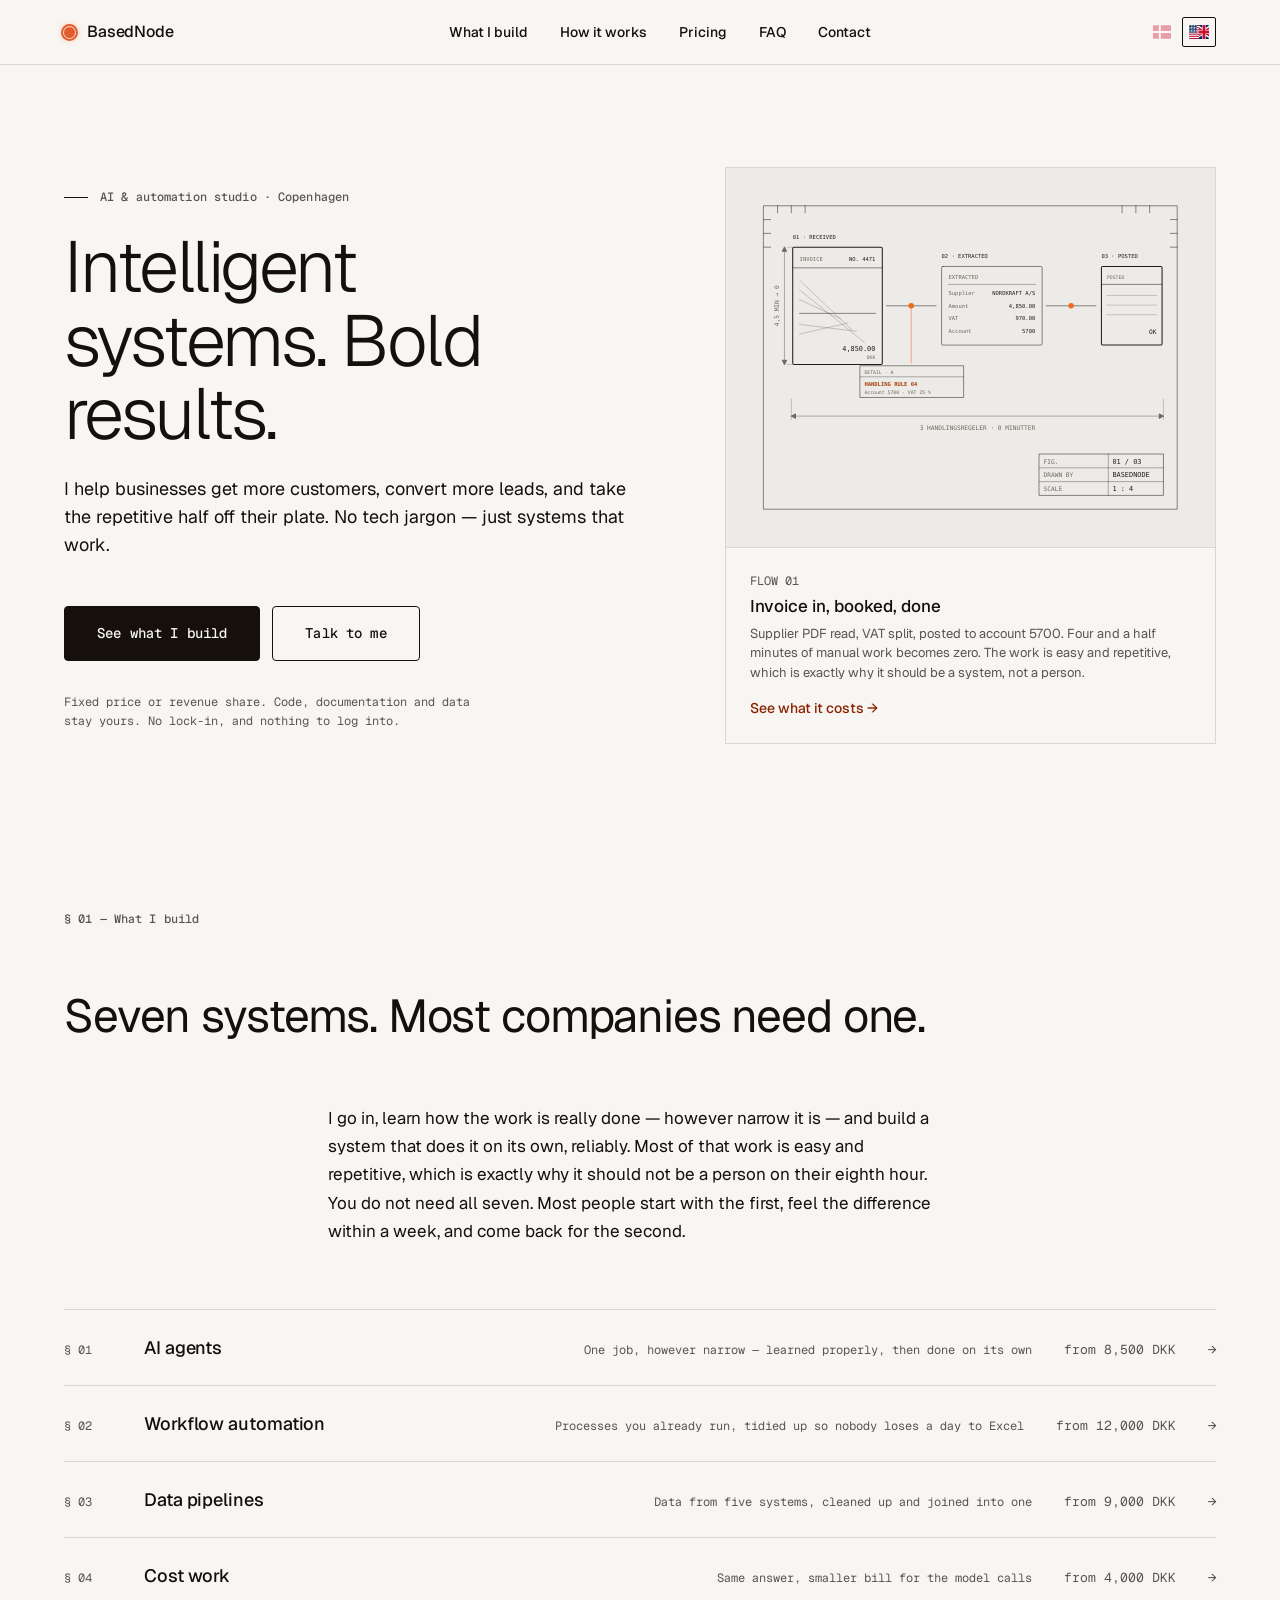
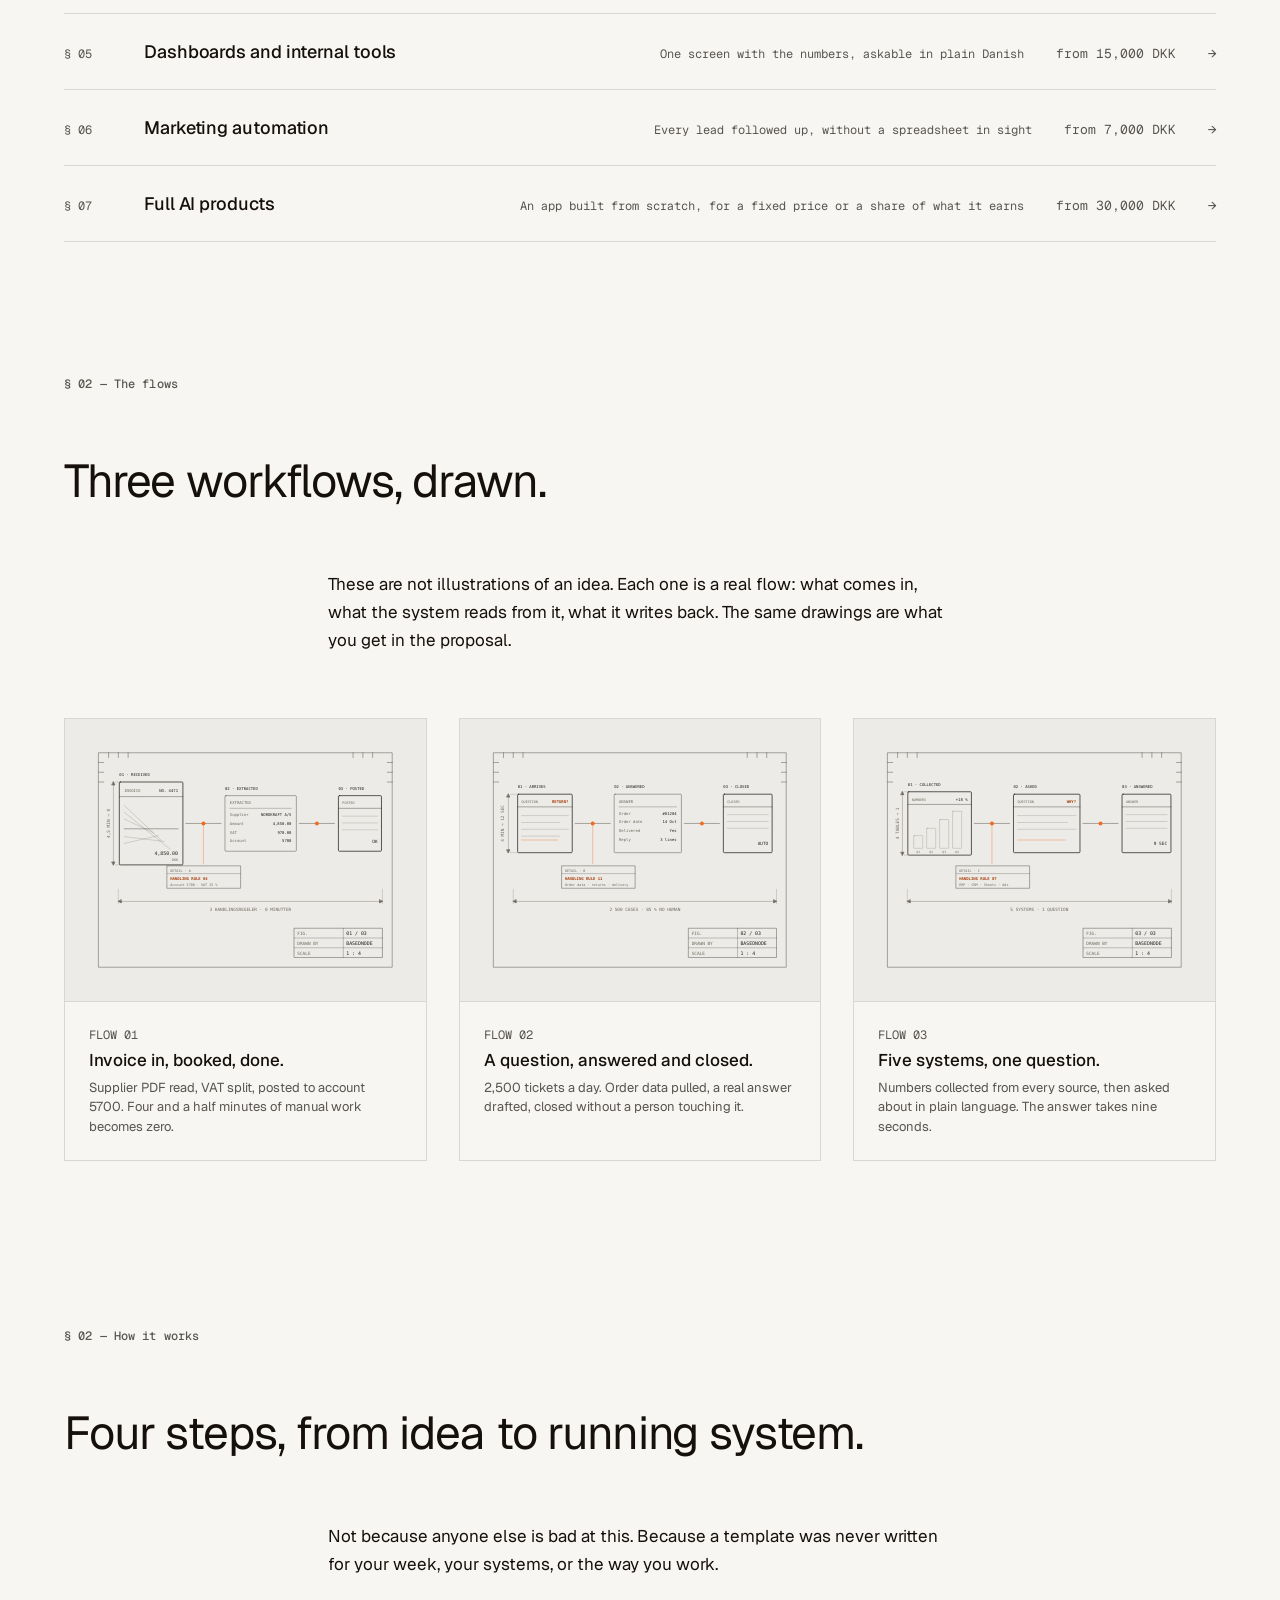
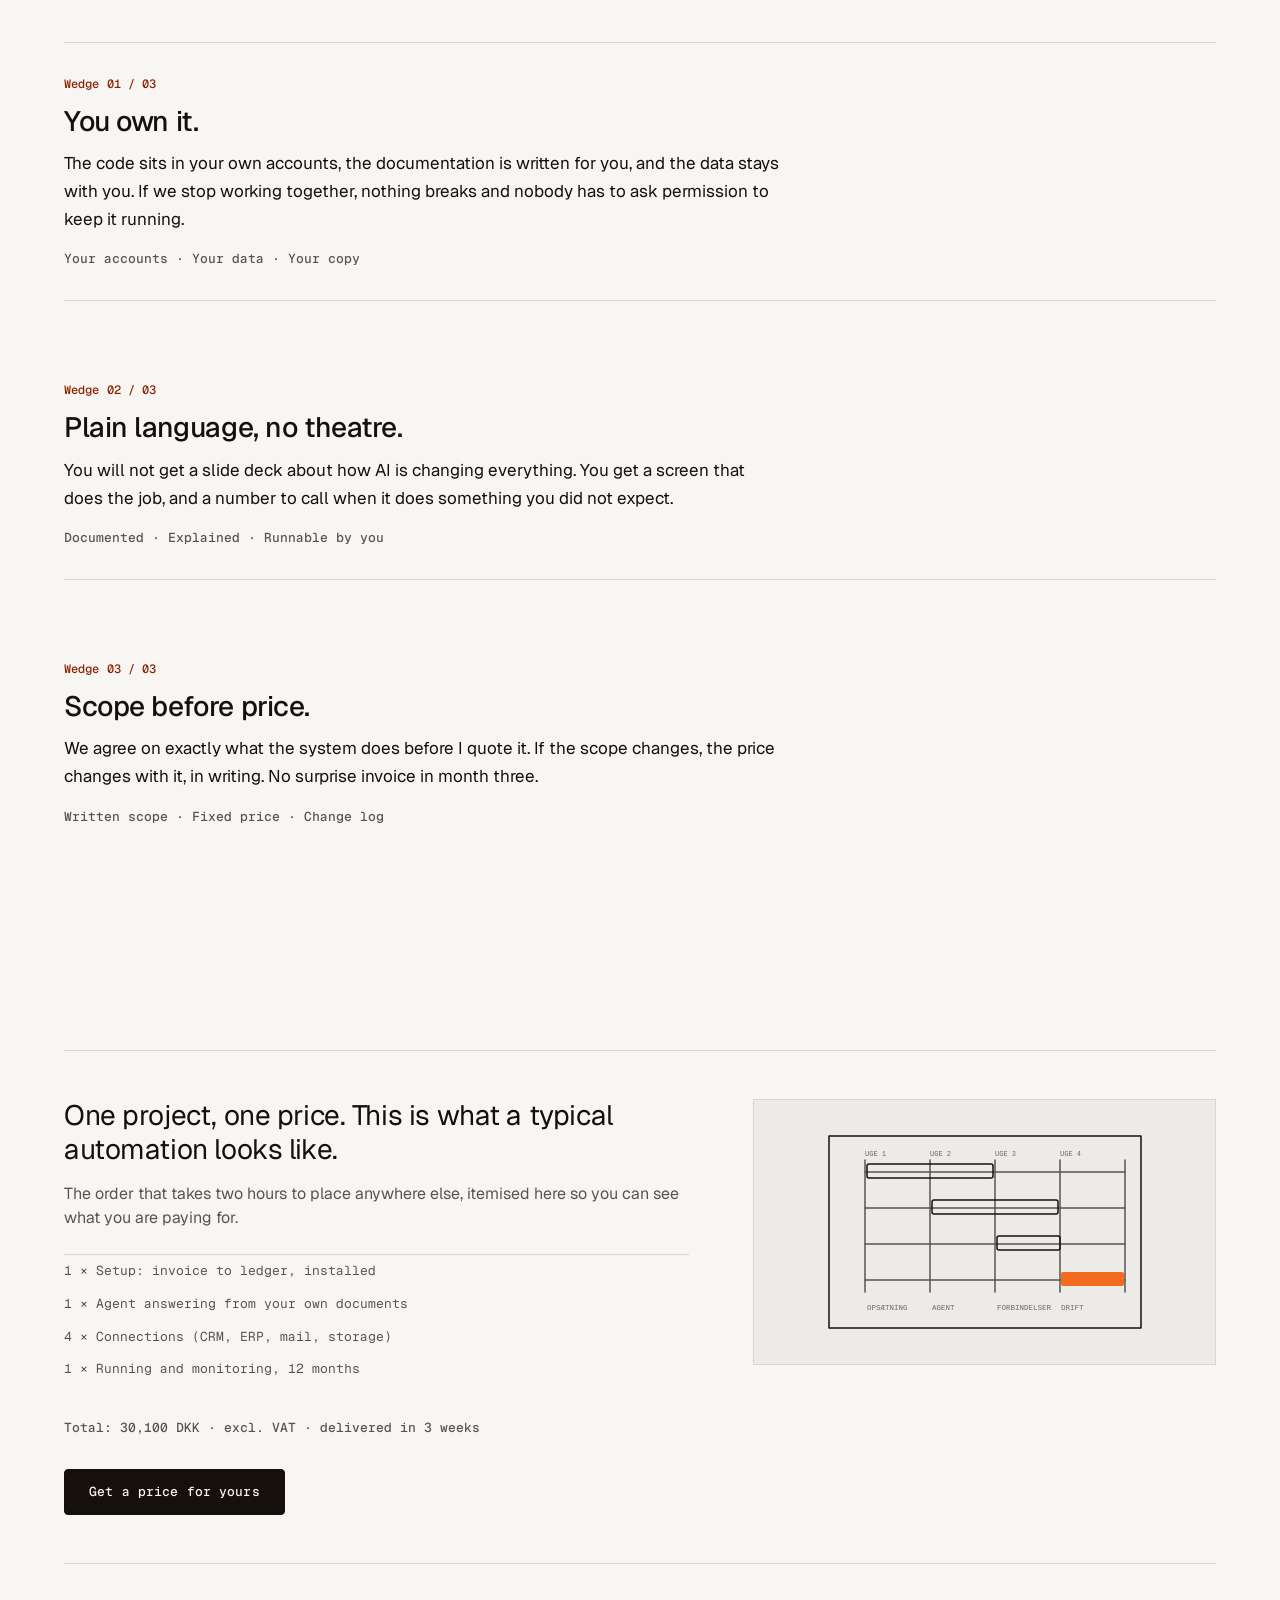
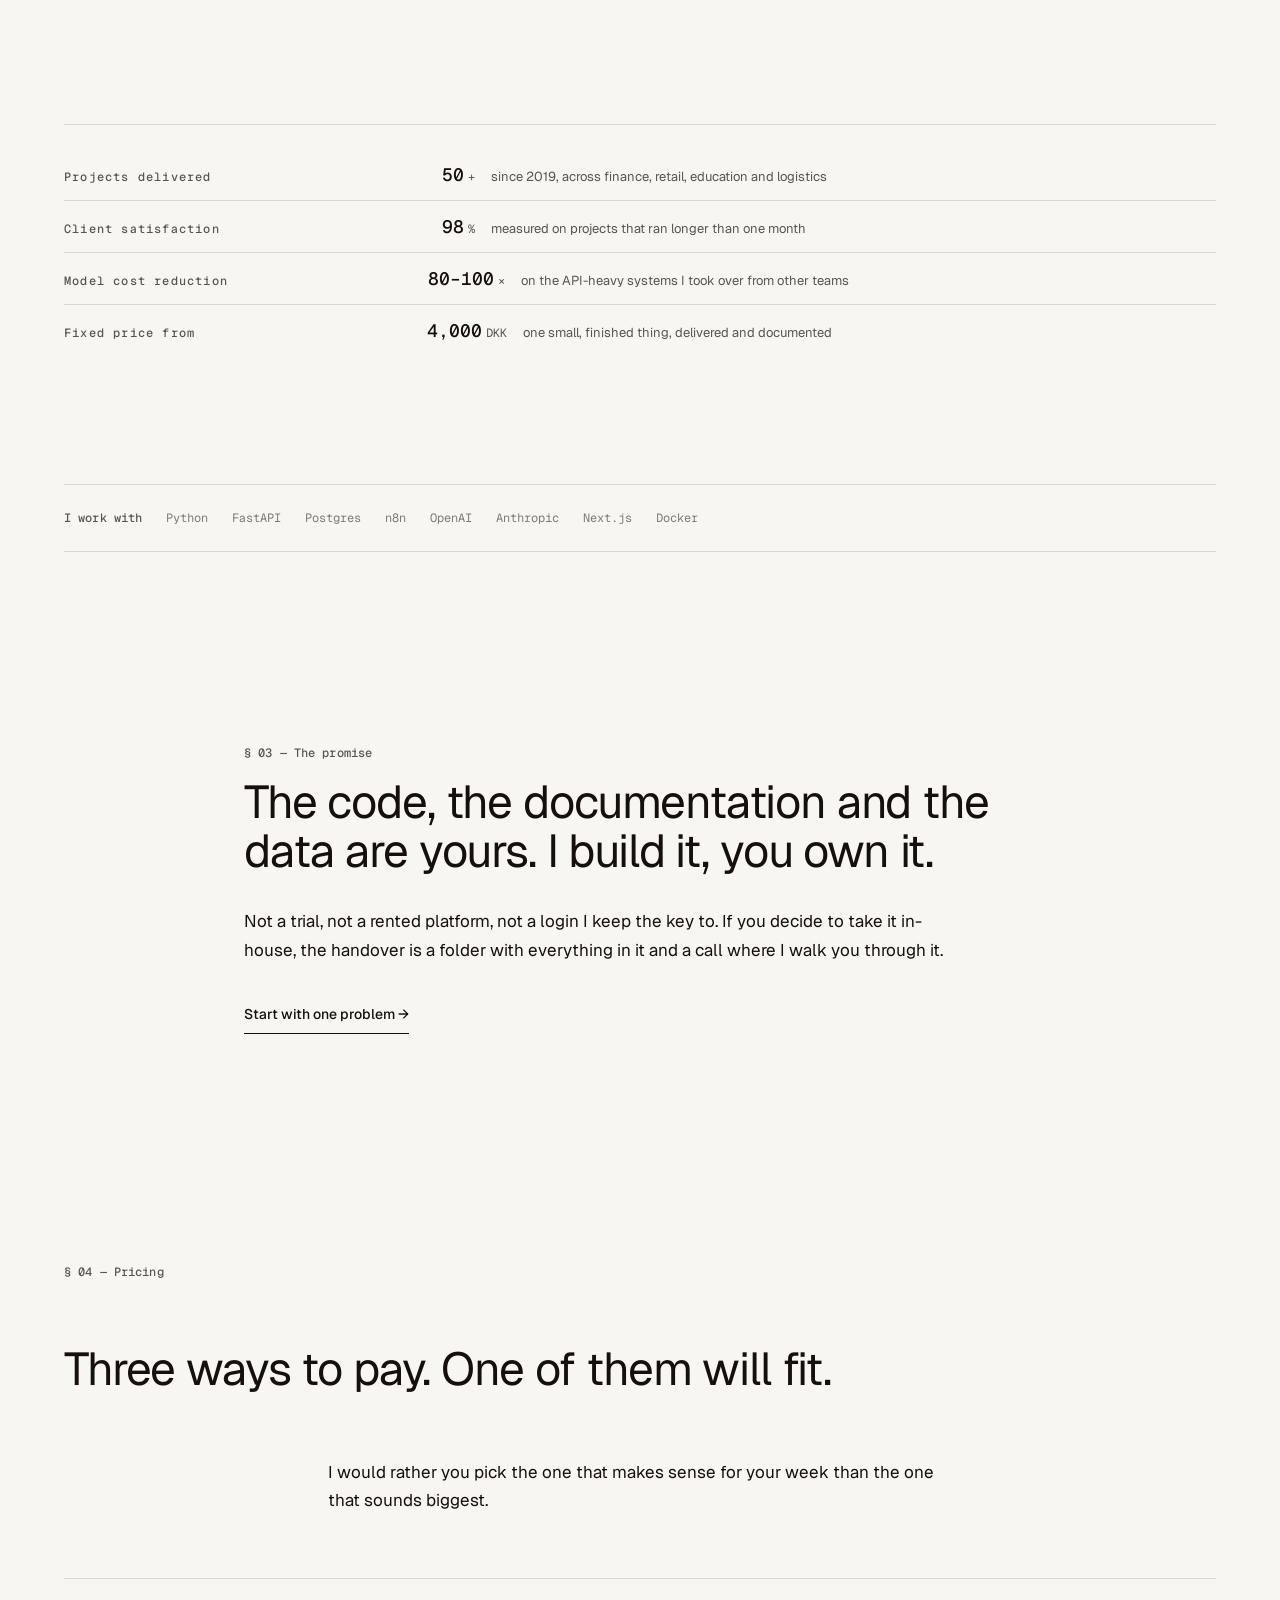
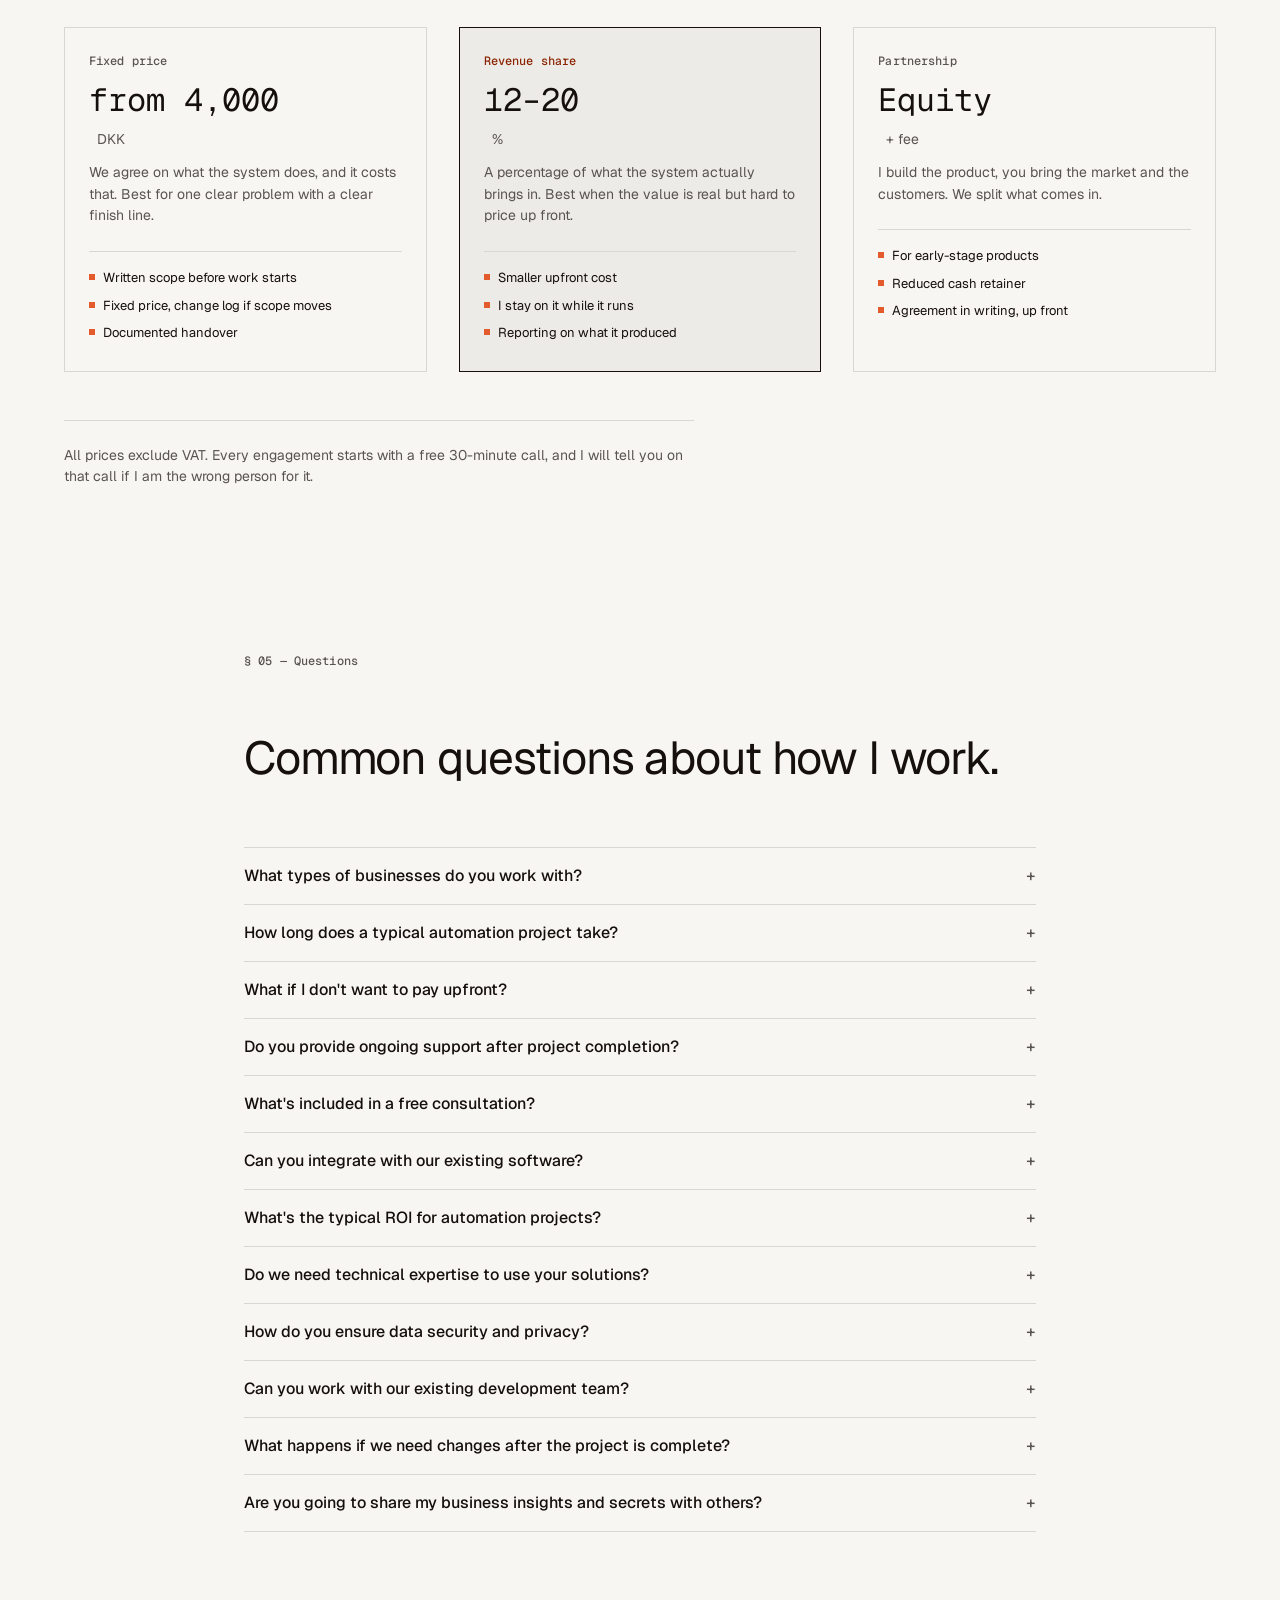
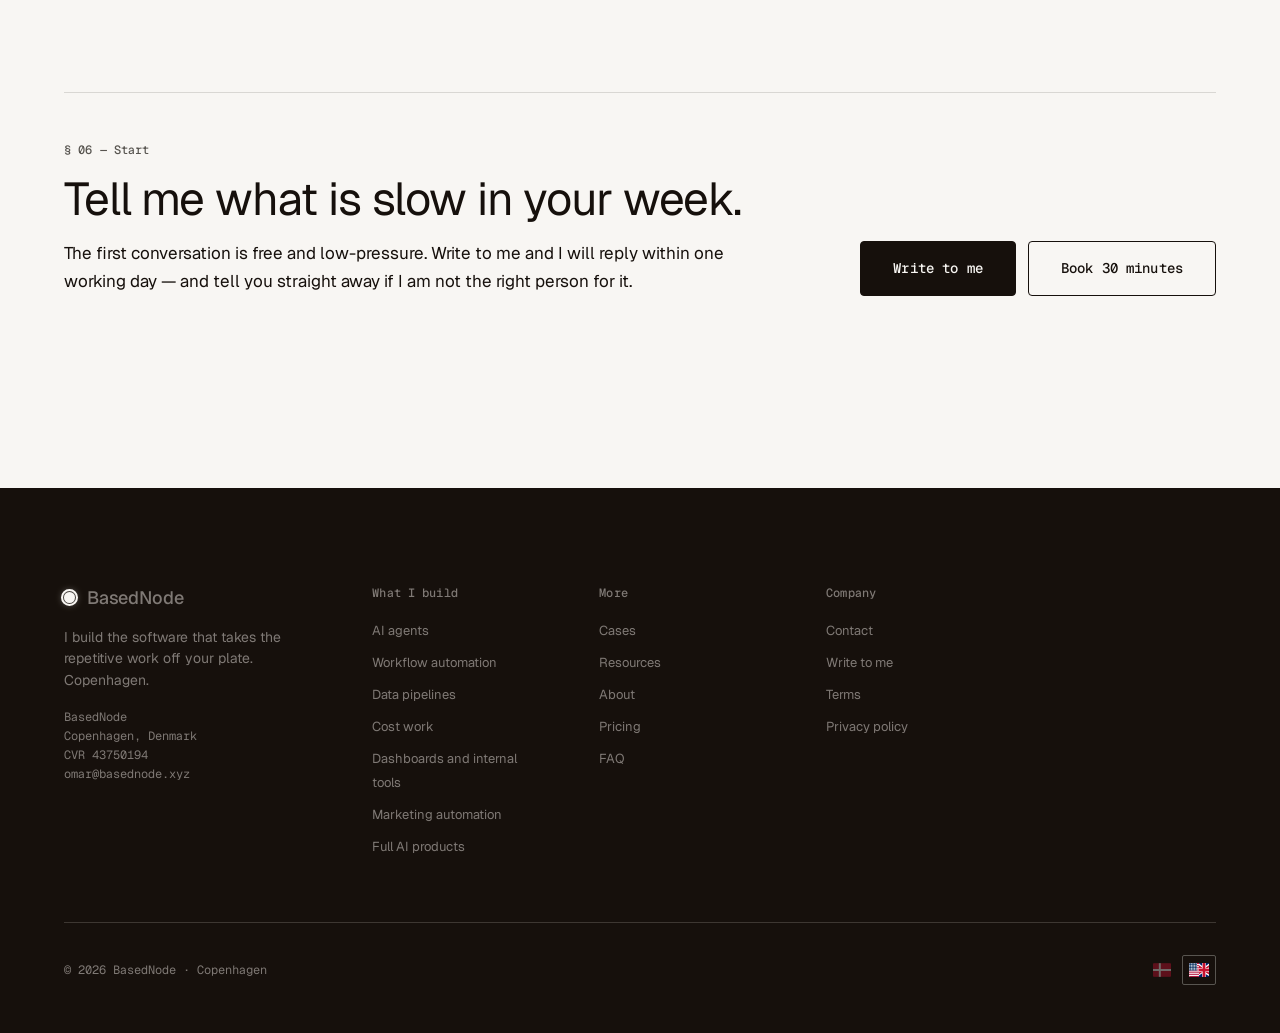
==== commit ee625da9: "Centre the Union Jack cross inside the English flag's right half" ====
--- a/index.html
+++ b/index.html
@@ -44,7 +44,7 @@
           <svg class="lang-flag" viewBox="0 0 37 28" preserveAspectRatio="xMidYMid meet" aria-hidden="true" focusable="false"><rect width="37" height="28" fill="#D21034"/><rect x="12" width="4" height="28" fill="#FFFFFF"/><rect y="12" width="37" height="4" fill="#FFFFFF"/></svg>
         </button>
         <button class="lang-switch__opt" type="button" data-lang-toggle data-lang-target="en" aria-pressed="false" aria-label="Show in English">
-          <svg class="lang-flag" viewBox="0 0 40 28" preserveAspectRatio="xMidYMid meet" aria-hidden="true" focusable="false"><svg x="0" y="0" width="20.00" height="28" viewBox="0 0 18 28" preserveAspectRatio="xMidYMid slice"><rect width="40" height="28" fill="#FFFFFF"/><rect y="0.000" width="40" height="2.154" fill="#B31942"/><rect y="4.308" width="40" height="2.154" fill="#B31942"/><rect y="8.615" width="40" height="2.154" fill="#B31942"/><rect y="12.923" width="40" height="2.154" fill="#B31942"/><rect y="17.231" width="40" height="2.154" fill="#B31942"/><rect y="21.538" width="40" height="2.154" fill="#B31942"/><rect y="25.846" width="40" height="2.154" fill="#B31942"/><rect width="16.000" height="15.077" fill="#0A3161"/><circle cx="1.60" cy="1.51" r="1.15" fill="#FFFFFF"/><circle cx="4.80" cy="1.51" r="1.15" fill="#FFFFFF"/><circle cx="8.00" cy="1.51" r="1.15" fill="#FFFFFF"/><circle cx="11.20" cy="1.51" r="1.15" fill="#FFFFFF"/><circle cx="14.40" cy="1.51" r="1.15" fill="#FFFFFF"/><circle cx="1.60" cy="4.52" r="1.15" fill="#FFFFFF"/><circle cx="4.80" cy="4.52" r="1.15" fill="#FFFFFF"/><circle cx="8.00" cy="4.52" r="1.15" fill="#FFFFFF"/><circle cx="11.20" cy="4.52" r="1.15" fill="#FFFFFF"/><circle cx="14.40" cy="4.52" r="1.15" fill="#FFFFFF"/><circle cx="1.60" cy="7.54" r="1.15" fill="#FFFFFF"/><circle cx="4.80" cy="7.54" r="1.15" fill="#FFFFFF"/><circle cx="8.00" cy="7.54" r="1.15" fill="#FFFFFF"/><circle cx="11.20" cy="7.54" r="1.15" fill="#FFFFFF"/><circle cx="14.40" cy="7.54" r="1.15" fill="#FFFFFF"/><circle cx="1.60" cy="10.55" r="1.15" fill="#FFFFFF"/><circle cx="4.80" cy="10.55" r="1.15" fill="#FFFFFF"/><circle cx="8.00" cy="10.55" r="1.15" fill="#FFFFFF"/><circle cx="11.20" cy="10.55" r="1.15" fill="#FFFFFF"/><circle cx="14.40" cy="10.55" r="1.15" fill="#FFFFFF"/><circle cx="1.60" cy="13.57" r="1.15" fill="#FFFFFF"/><circle cx="4.80" cy="13.57" r="1.15" fill="#FFFFFF"/><circle cx="8.00" cy="13.57" r="1.15" fill="#FFFFFF"/><circle cx="11.20" cy="13.57" r="1.15" fill="#FFFFFF"/><circle cx="14.40" cy="13.57" r="1.15" fill="#FFFFFF"/></svg><svg x="20.00" y="0" width="20.00" height="28" viewBox="16 0 24 28" preserveAspectRatio="xMidYMid slice"><rect width="40" height="28" fill="#012169"/><polygon points="8.40,0 40,23.80 40,32.20 0,8.40" fill="#FFFFFF"/><polygon points="31.60,0 40,4.20 0,32.20 0,23.80" fill="#FFFFFF"/><polygon points="3.40,0 40,26.30 40,29.70 0,3.40" fill="#C8102E"/><polygon points="36.60,0 40,1.70 0,29.70 0,26.30" fill="#C8102E"/><rect x="16.40" width="7.20" height="28" fill="#FFFFFF"/><rect y="10.40" width="40" height="7.20" fill="#FFFFFF"/><rect x="17.26" width="5.47" height="28" fill="#C8102E"/><rect y="11.26" width="40" height="5.47" fill="#C8102E"/></svg></svg>
+          <svg class="lang-flag" viewBox="0 0 40 28" preserveAspectRatio="xMidYMid meet" aria-hidden="true" focusable="false"><svg x="0" y="0" width="20.00" height="28" viewBox="0 0 20.00 28" preserveAspectRatio="xMidYMid slice"><rect width="40" height="28" fill="#FFFFFF"/><rect y="0.000" width="40" height="2.154" fill="#B31942"/><rect y="4.308" width="40" height="2.154" fill="#B31942"/><rect y="8.615" width="40" height="2.154" fill="#B31942"/><rect y="12.923" width="40" height="2.154" fill="#B31942"/><rect y="17.231" width="40" height="2.154" fill="#B31942"/><rect y="21.538" width="40" height="2.154" fill="#B31942"/><rect y="25.846" width="40" height="2.154" fill="#B31942"/><rect width="16.000" height="15.077" fill="#0A3161"/><circle cx="1.60" cy="1.51" r="1.15" fill="#FFFFFF"/><circle cx="4.80" cy="1.51" r="1.15" fill="#FFFFFF"/><circle cx="8.00" cy="1.51" r="1.15" fill="#FFFFFF"/><circle cx="11.20" cy="1.51" r="1.15" fill="#FFFFFF"/><circle cx="14.40" cy="1.51" r="1.15" fill="#FFFFFF"/><circle cx="1.60" cy="4.52" r="1.15" fill="#FFFFFF"/><circle cx="4.80" cy="4.52" r="1.15" fill="#FFFFFF"/><circle cx="8.00" cy="4.52" r="1.15" fill="#FFFFFF"/><circle cx="11.20" cy="4.52" r="1.15" fill="#FFFFFF"/><circle cx="14.40" cy="4.52" r="1.15" fill="#FFFFFF"/><circle cx="1.60" cy="7.54" r="1.15" fill="#FFFFFF"/><circle cx="4.80" cy="7.54" r="1.15" fill="#FFFFFF"/><circle cx="8.00" cy="7.54" r="1.15" fill="#FFFFFF"/><circle cx="11.20" cy="7.54" r="1.15" fill="#FFFFFF"/><circle cx="14.40" cy="7.54" r="1.15" fill="#FFFFFF"/><circle cx="1.60" cy="10.55" r="1.15" fill="#FFFFFF"/><circle cx="4.80" cy="10.55" r="1.15" fill="#FFFFFF"/><circle cx="8.00" cy="10.55" r="1.15" fill="#FFFFFF"/><circle cx="11.20" cy="10.55" r="1.15" fill="#FFFFFF"/><circle cx="14.40" cy="10.55" r="1.15" fill="#FFFFFF"/><circle cx="1.60" cy="13.57" r="1.15" fill="#FFFFFF"/><circle cx="4.80" cy="13.57" r="1.15" fill="#FFFFFF"/><circle cx="8.00" cy="13.57" r="1.15" fill="#FFFFFF"/><circle cx="11.20" cy="13.57" r="1.15" fill="#FFFFFF"/><circle cx="14.40" cy="13.57" r="1.15" fill="#FFFFFF"/></svg><svg x="20.00" y="0" width="20.00" height="28" viewBox="8 0 24 28" preserveAspectRatio="xMidYMid slice"><rect width="40" height="28" fill="#012169"/><polygon points="8.40,0 40,23.80 40,32.20 0,8.40" fill="#FFFFFF"/><polygon points="31.60,0 40,4.20 0,32.20 0,23.80" fill="#FFFFFF"/><polygon points="3.40,0 40,26.30 40,29.70 0,3.40" fill="#C8102E"/><polygon points="36.60,0 40,1.70 0,29.70 0,26.30" fill="#C8102E"/><rect x="16.40" width="7.20" height="28" fill="#FFFFFF"/><rect y="10.40" width="40" height="7.20" fill="#FFFFFF"/><rect x="17.26" width="5.47" height="28" fill="#C8102E"/><rect y="11.26" width="40" height="5.47" fill="#C8102E"/></svg></svg>
         </button>
       </div>
         <button class="topnav__menu-btn" data-menu-btn aria-label="Open menu" aria-expanded="false" aria-controls="mobile-menu">
@@ -604,7 +604,7 @@
           <svg class="lang-flag" viewBox="0 0 37 28" preserveAspectRatio="xMidYMid meet" aria-hidden="true" focusable="false"><rect width="37" height="28" fill="#D21034"/><rect x="12" width="4" height="28" fill="#FFFFFF"/><rect y="12" width="37" height="4" fill="#FFFFFF"/></svg>
         </button>
         <button class="lang-switch__opt" type="button" data-lang-toggle data-lang-target="en" aria-pressed="false" aria-label="Show in English">
-          <svg class="lang-flag" viewBox="0 0 40 28" preserveAspectRatio="xMidYMid meet" aria-hidden="true" focusable="false"><svg x="0" y="0" width="20.00" height="28" viewBox="0 0 18 28" preserveAspectRatio="xMidYMid slice"><rect width="40" height="28" fill="#FFFFFF"/><rect y="0.000" width="40" height="2.154" fill="#B31942"/><rect y="4.308" width="40" height="2.154" fill="#B31942"/><rect y="8.615" width="40" height="2.154" fill="#B31942"/><rect y="12.923" width="40" height="2.154" fill="#B31942"/><rect y="17.231" width="40" height="2.154" fill="#B31942"/><rect y="21.538" width="40" height="2.154" fill="#B31942"/><rect y="25.846" width="40" height="2.154" fill="#B31942"/><rect width="16.000" height="15.077" fill="#0A3161"/><circle cx="1.60" cy="1.51" r="1.15" fill="#FFFFFF"/><circle cx="4.80" cy="1.51" r="1.15" fill="#FFFFFF"/><circle cx="8.00" cy="1.51" r="1.15" fill="#FFFFFF"/><circle cx="11.20" cy="1.51" r="1.15" fill="#FFFFFF"/><circle cx="14.40" cy="1.51" r="1.15" fill="#FFFFFF"/><circle cx="1.60" cy="4.52" r="1.15" fill="#FFFFFF"/><circle cx="4.80" cy="4.52" r="1.15" fill="#FFFFFF"/><circle cx="8.00" cy="4.52" r="1.15" fill="#FFFFFF"/><circle cx="11.20" cy="4.52" r="1.15" fill="#FFFFFF"/><circle cx="14.40" cy="4.52" r="1.15" fill="#FFFFFF"/><circle cx="1.60" cy="7.54" r="1.15" fill="#FFFFFF"/><circle cx="4.80" cy="7.54" r="1.15" fill="#FFFFFF"/><circle cx="8.00" cy="7.54" r="1.15" fill="#FFFFFF"/><circle cx="11.20" cy="7.54" r="1.15" fill="#FFFFFF"/><circle cx="14.40" cy="7.54" r="1.15" fill="#FFFFFF"/><circle cx="1.60" cy="10.55" r="1.15" fill="#FFFFFF"/><circle cx="4.80" cy="10.55" r="1.15" fill="#FFFFFF"/><circle cx="8.00" cy="10.55" r="1.15" fill="#FFFFFF"/><circle cx="11.20" cy="10.55" r="1.15" fill="#FFFFFF"/><circle cx="14.40" cy="10.55" r="1.15" fill="#FFFFFF"/><circle cx="1.60" cy="13.57" r="1.15" fill="#FFFFFF"/><circle cx="4.80" cy="13.57" r="1.15" fill="#FFFFFF"/><circle cx="8.00" cy="13.57" r="1.15" fill="#FFFFFF"/><circle cx="11.20" cy="13.57" r="1.15" fill="#FFFFFF"/><circle cx="14.40" cy="13.57" r="1.15" fill="#FFFFFF"/></svg><svg x="20.00" y="0" width="20.00" height="28" viewBox="16 0 24 28" preserveAspectRatio="xMidYMid slice"><rect width="40" height="28" fill="#012169"/><polygon points="8.40,0 40,23.80 40,32.20 0,8.40" fill="#FFFFFF"/><polygon points="31.60,0 40,4.20 0,32.20 0,23.80" fill="#FFFFFF"/><polygon points="3.40,0 40,26.30 40,29.70 0,3.40" fill="#C8102E"/><polygon points="36.60,0 40,1.70 0,29.70 0,26.30" fill="#C8102E"/><rect x="16.40" width="7.20" height="28" fill="#FFFFFF"/><rect y="10.40" width="40" height="7.20" fill="#FFFFFF"/><rect x="17.26" width="5.47" height="28" fill="#C8102E"/><rect y="11.26" width="40" height="5.47" fill="#C8102E"/></svg></svg>
+          <svg class="lang-flag" viewBox="0 0 40 28" preserveAspectRatio="xMidYMid meet" aria-hidden="true" focusable="false"><svg x="0" y="0" width="20.00" height="28" viewBox="0 0 20.00 28" preserveAspectRatio="xMidYMid slice"><rect width="40" height="28" fill="#FFFFFF"/><rect y="0.000" width="40" height="2.154" fill="#B31942"/><rect y="4.308" width="40" height="2.154" fill="#B31942"/><rect y="8.615" width="40" height="2.154" fill="#B31942"/><rect y="12.923" width="40" height="2.154" fill="#B31942"/><rect y="17.231" width="40" height="2.154" fill="#B31942"/><rect y="21.538" width="40" height="2.154" fill="#B31942"/><rect y="25.846" width="40" height="2.154" fill="#B31942"/><rect width="16.000" height="15.077" fill="#0A3161"/><circle cx="1.60" cy="1.51" r="1.15" fill="#FFFFFF"/><circle cx="4.80" cy="1.51" r="1.15" fill="#FFFFFF"/><circle cx="8.00" cy="1.51" r="1.15" fill="#FFFFFF"/><circle cx="11.20" cy="1.51" r="1.15" fill="#FFFFFF"/><circle cx="14.40" cy="1.51" r="1.15" fill="#FFFFFF"/><circle cx="1.60" cy="4.52" r="1.15" fill="#FFFFFF"/><circle cx="4.80" cy="4.52" r="1.15" fill="#FFFFFF"/><circle cx="8.00" cy="4.52" r="1.15" fill="#FFFFFF"/><circle cx="11.20" cy="4.52" r="1.15" fill="#FFFFFF"/><circle cx="14.40" cy="4.52" r="1.15" fill="#FFFFFF"/><circle cx="1.60" cy="7.54" r="1.15" fill="#FFFFFF"/><circle cx="4.80" cy="7.54" r="1.15" fill="#FFFFFF"/><circle cx="8.00" cy="7.54" r="1.15" fill="#FFFFFF"/><circle cx="11.20" cy="7.54" r="1.15" fill="#FFFFFF"/><circle cx="14.40" cy="7.54" r="1.15" fill="#FFFFFF"/><circle cx="1.60" cy="10.55" r="1.15" fill="#FFFFFF"/><circle cx="4.80" cy="10.55" r="1.15" fill="#FFFFFF"/><circle cx="8.00" cy="10.55" r="1.15" fill="#FFFFFF"/><circle cx="11.20" cy="10.55" r="1.15" fill="#FFFFFF"/><circle cx="14.40" cy="10.55" r="1.15" fill="#FFFFFF"/><circle cx="1.60" cy="13.57" r="1.15" fill="#FFFFFF"/><circle cx="4.80" cy="13.57" r="1.15" fill="#FFFFFF"/><circle cx="8.00" cy="13.57" r="1.15" fill="#FFFFFF"/><circle cx="11.20" cy="13.57" r="1.15" fill="#FFFFFF"/><circle cx="14.40" cy="13.57" r="1.15" fill="#FFFFFF"/></svg><svg x="20.00" y="0" width="20.00" height="28" viewBox="8 0 24 28" preserveAspectRatio="xMidYMid slice"><rect width="40" height="28" fill="#012169"/><polygon points="8.40,0 40,23.80 40,32.20 0,8.40" fill="#FFFFFF"/><polygon points="31.60,0 40,4.20 0,32.20 0,23.80" fill="#FFFFFF"/><polygon points="3.40,0 40,26.30 40,29.70 0,3.40" fill="#C8102E"/><polygon points="36.60,0 40,1.70 0,29.70 0,26.30" fill="#C8102E"/><rect x="16.40" width="7.20" height="28" fill="#FFFFFF"/><rect y="10.40" width="40" height="7.20" fill="#FFFFFF"/><rect x="17.26" width="5.47" height="28" fill="#C8102E"/><rect y="11.26" width="40" height="5.47" fill="#C8102E"/></svg></svg>
         </button>
       </div>
         </span>
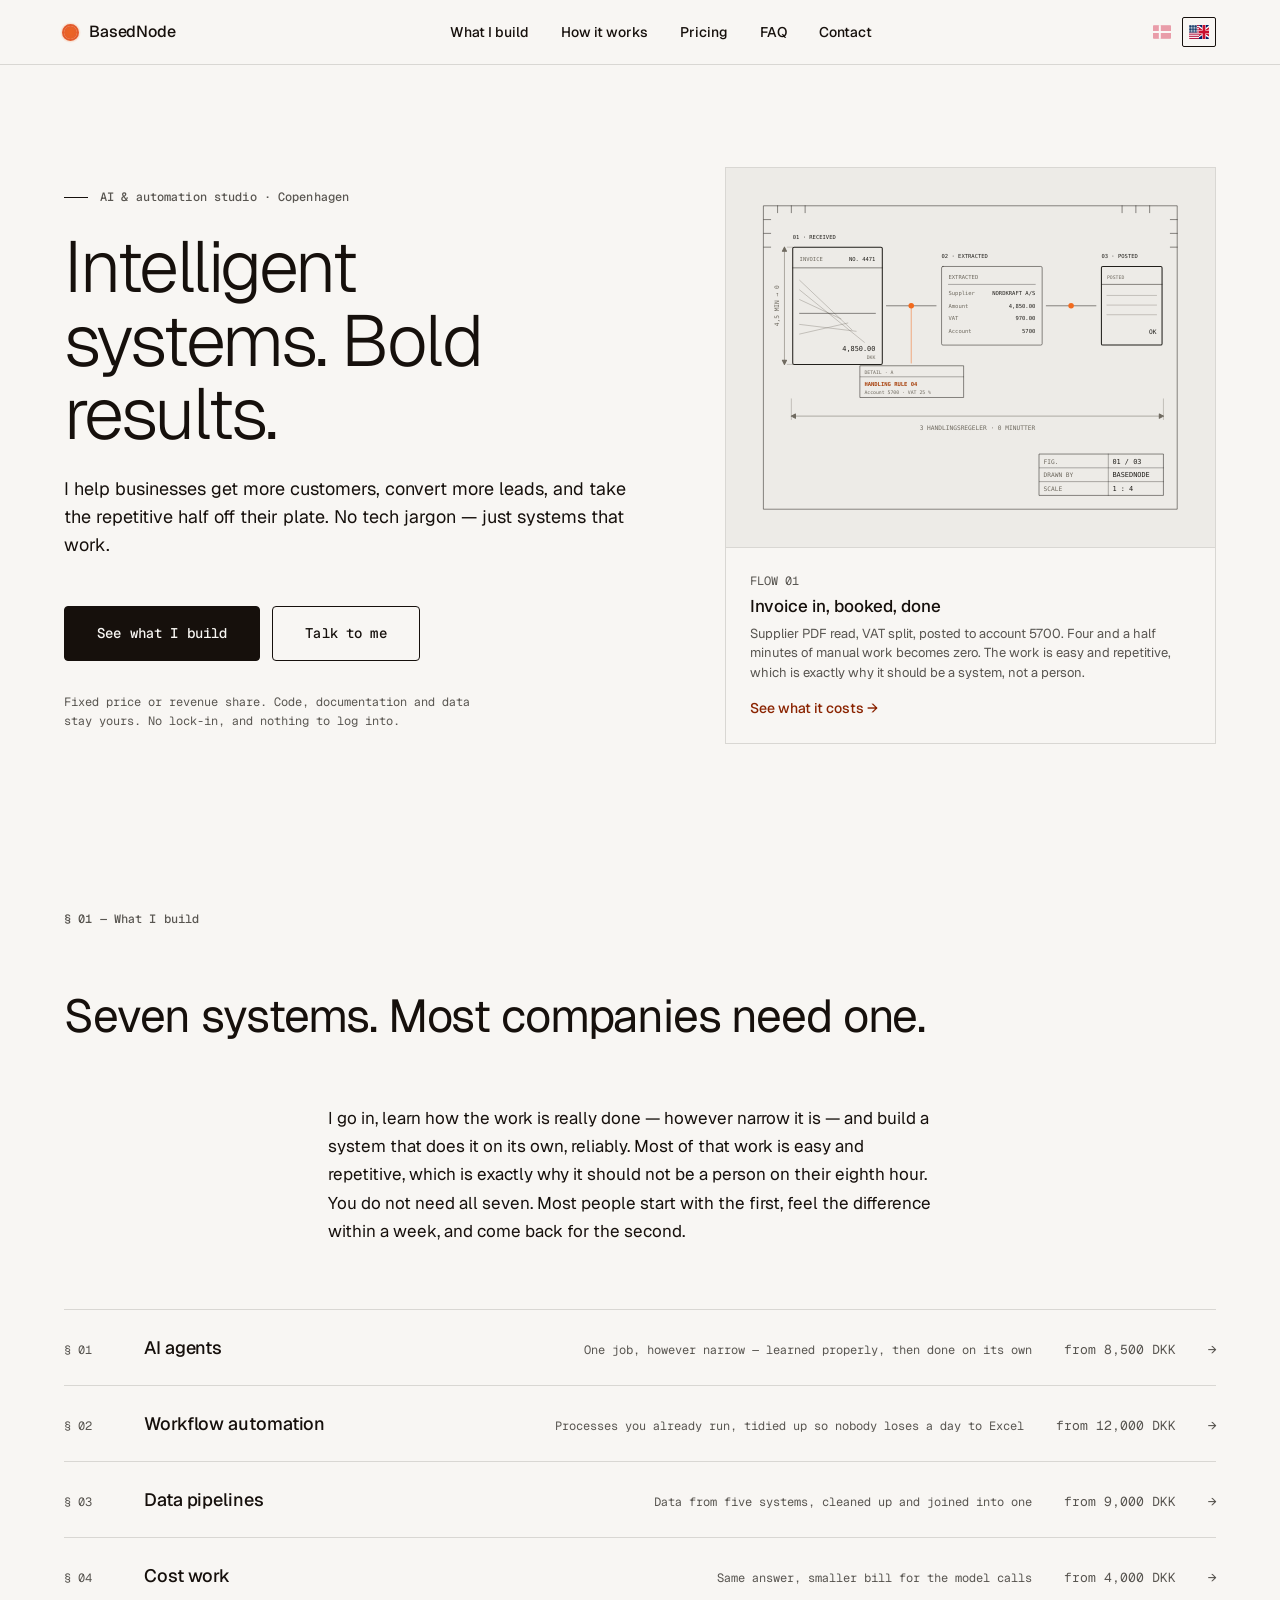
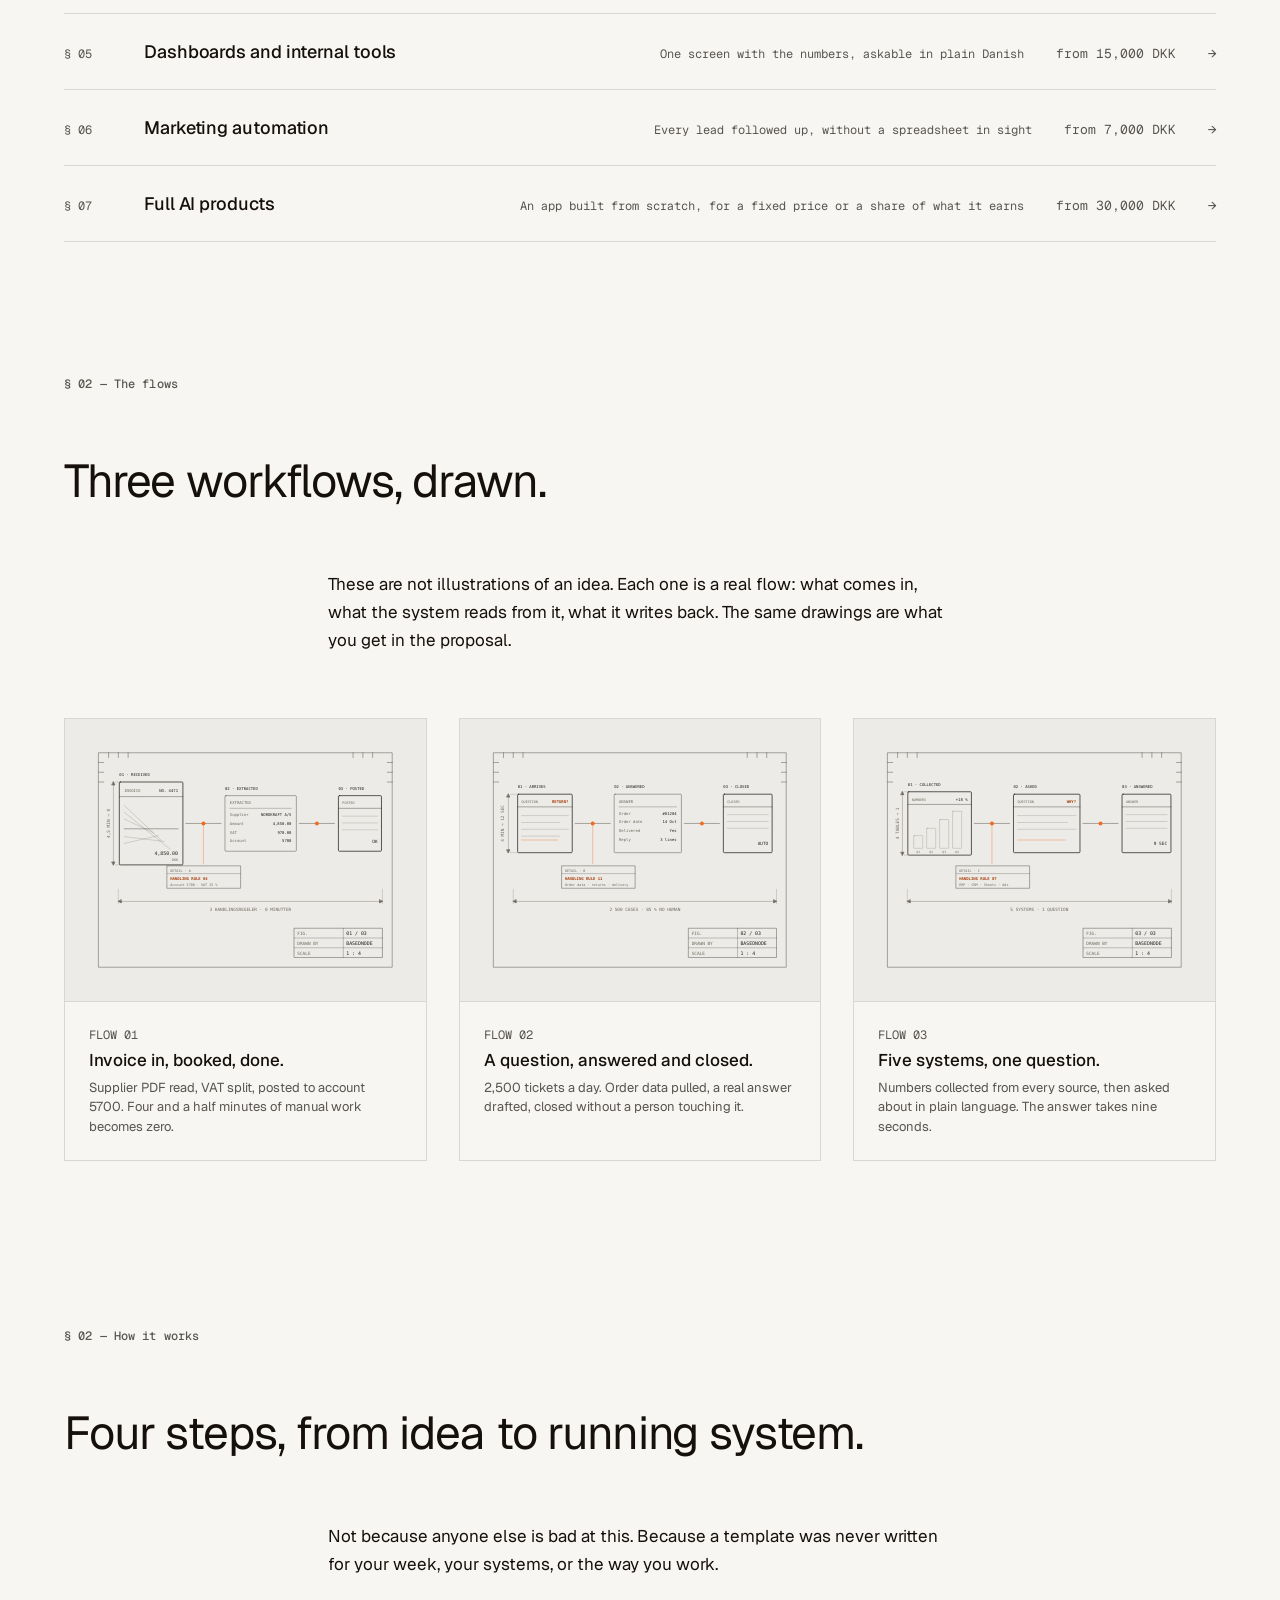
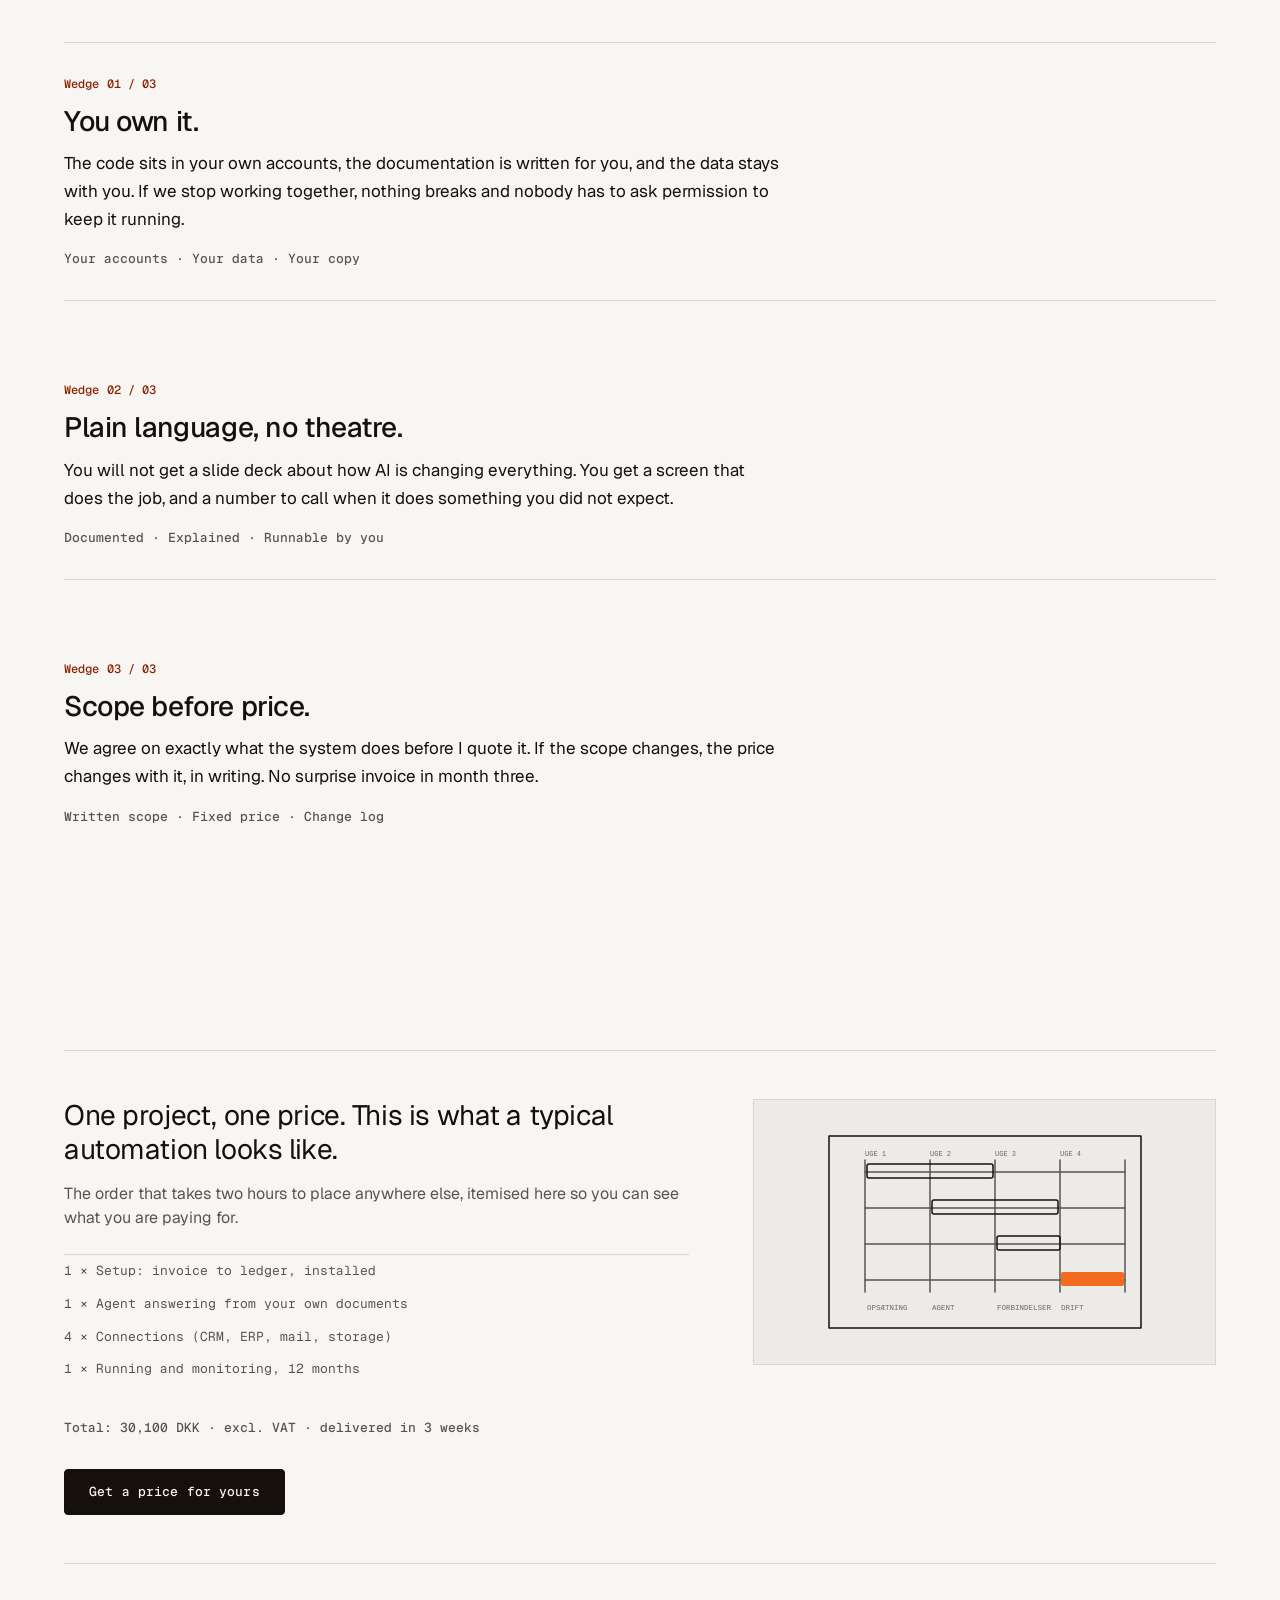
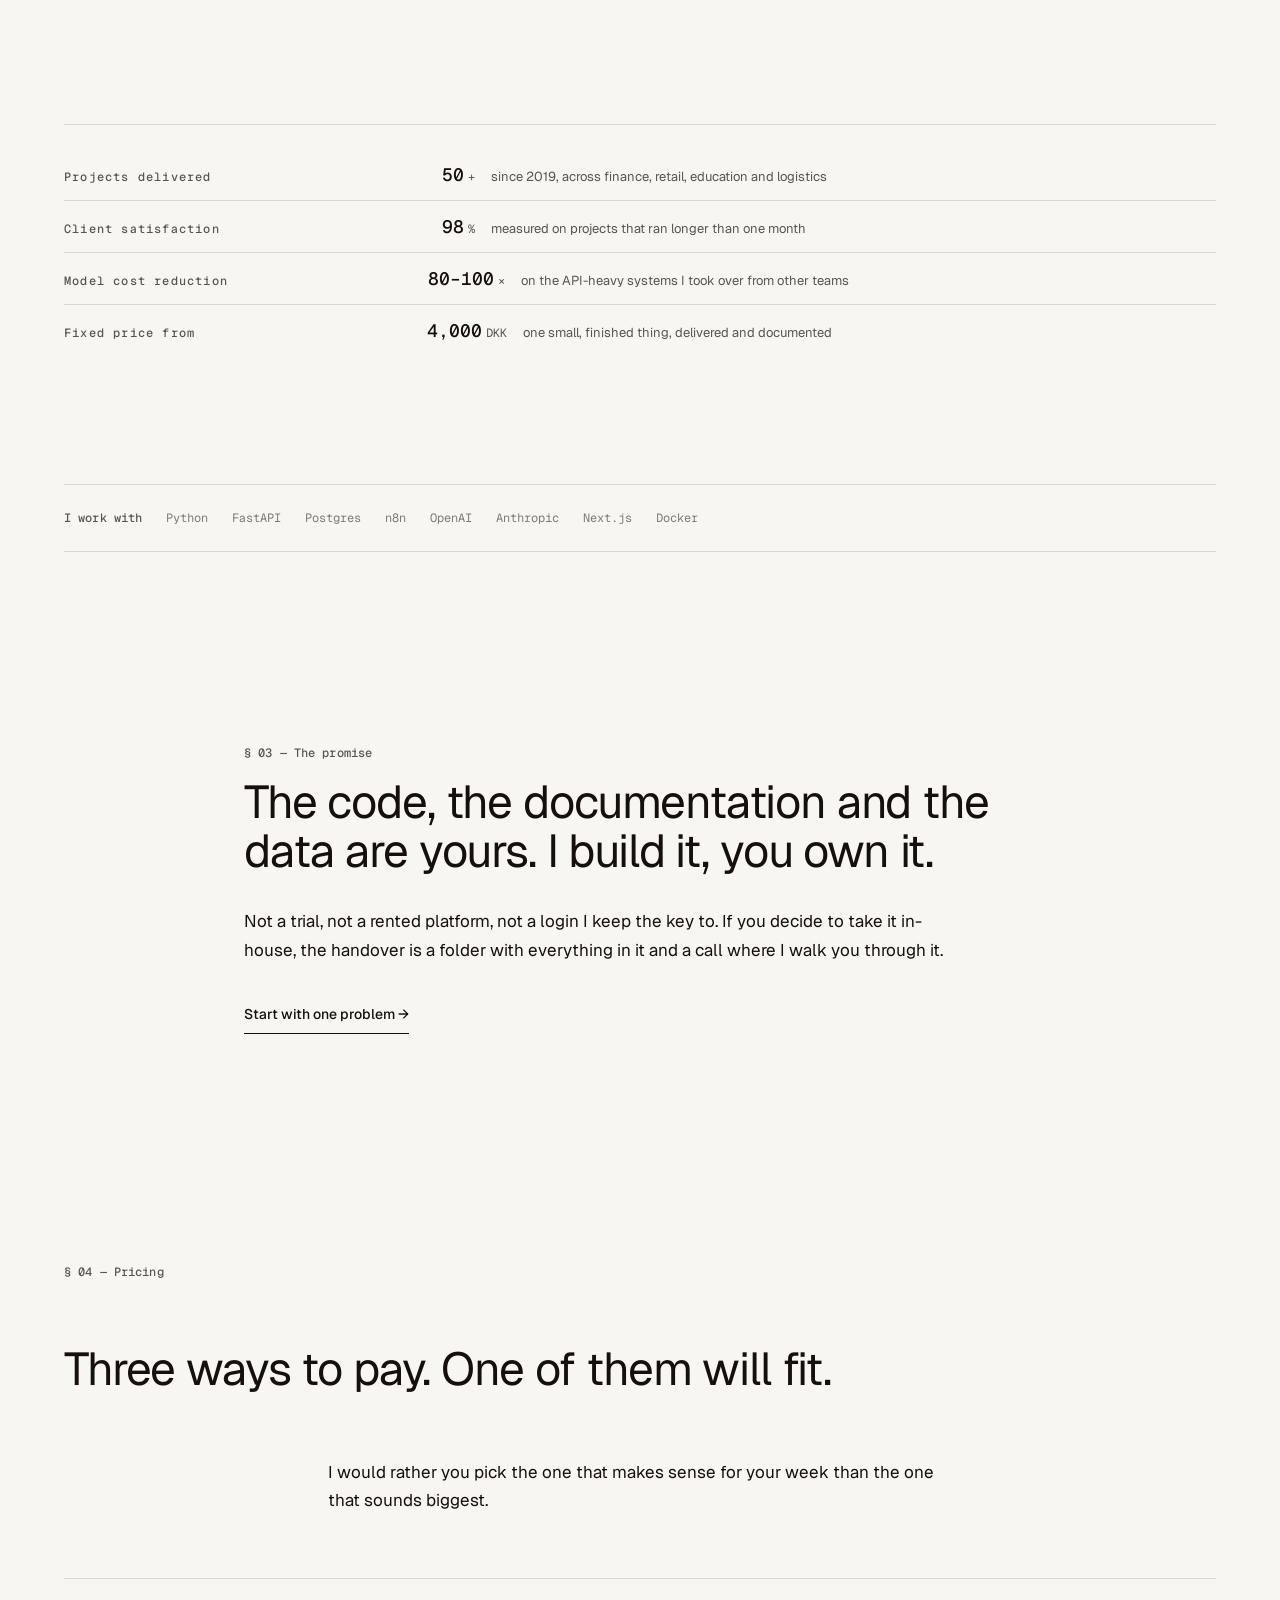
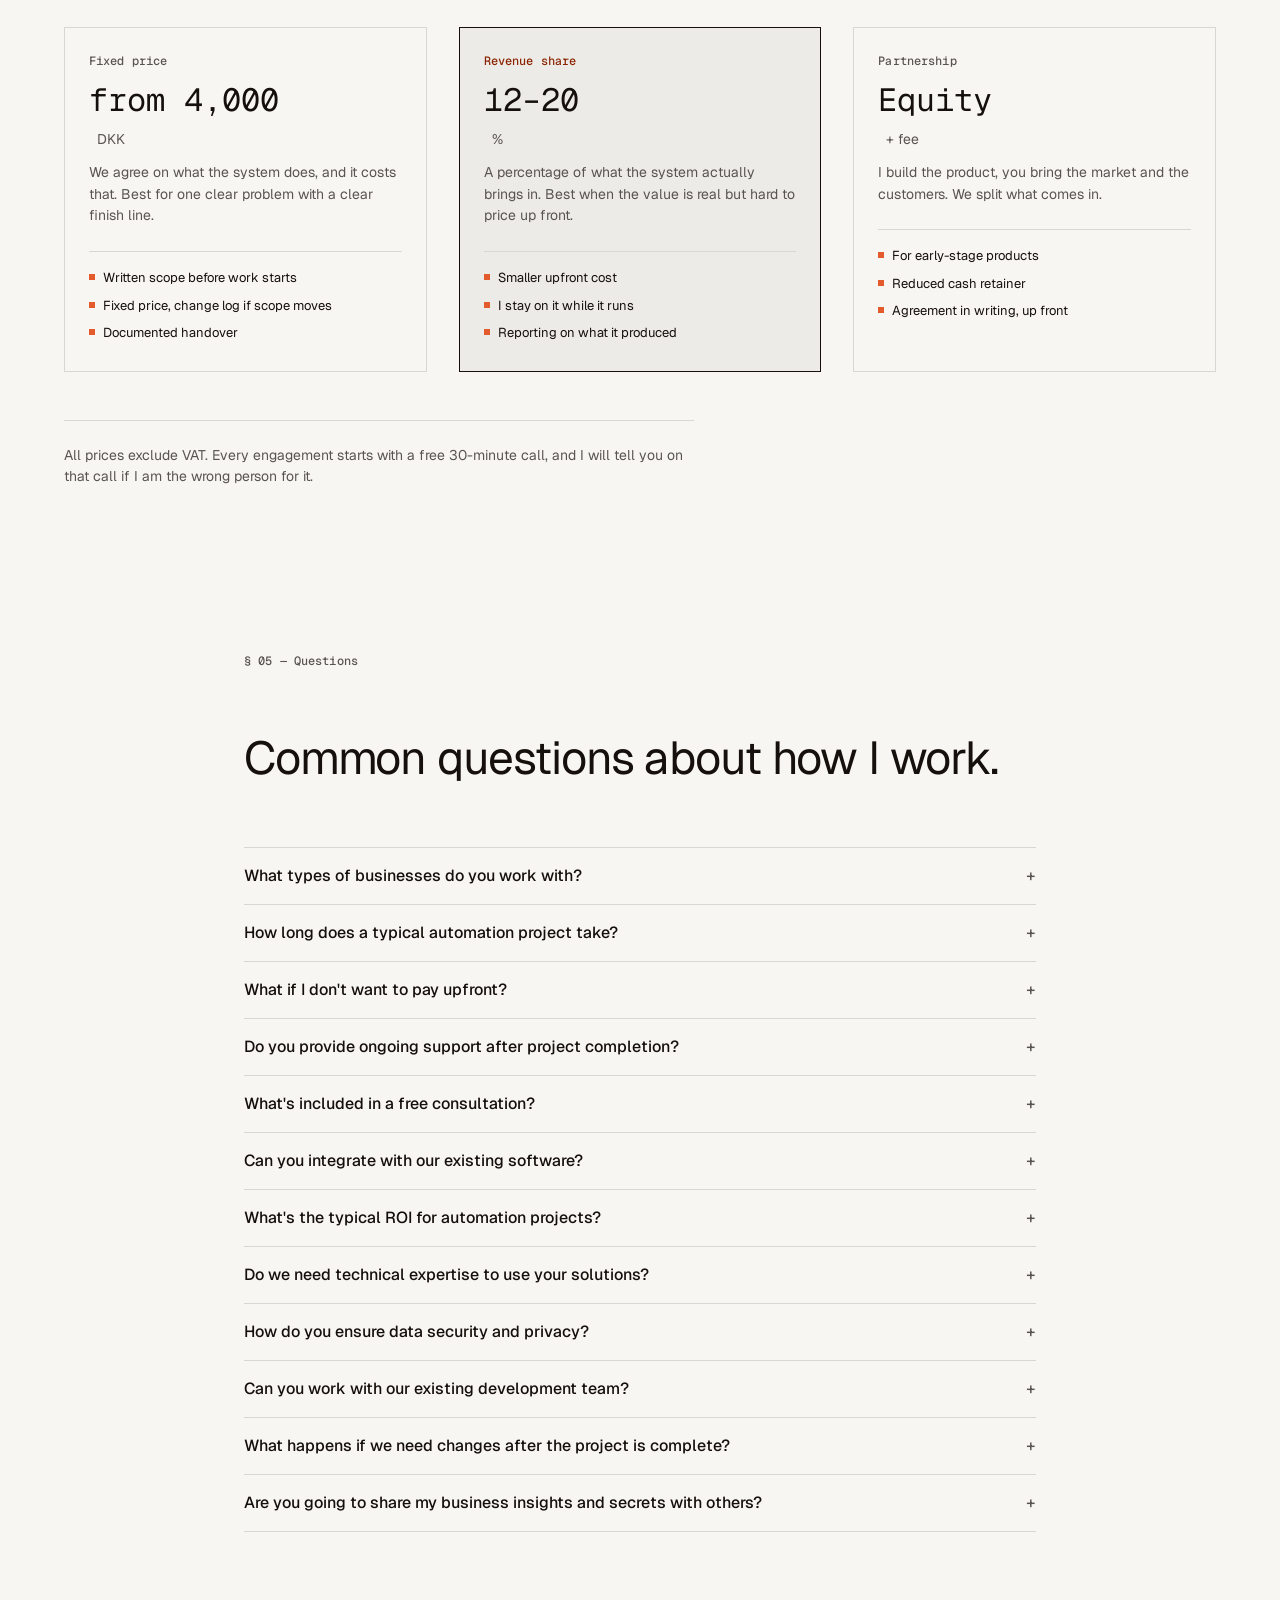
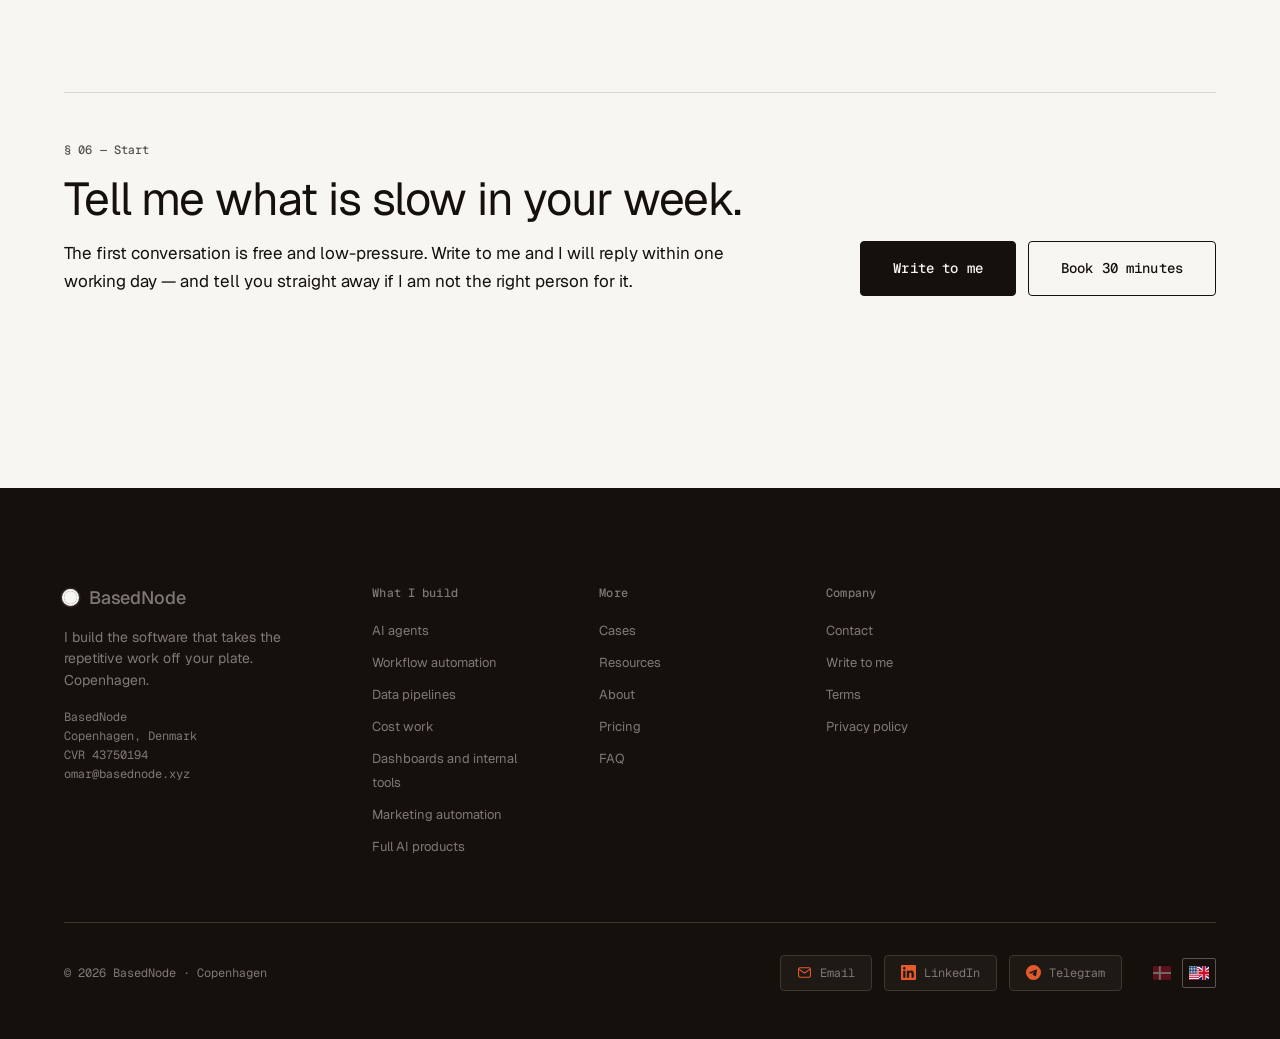
==== commit 00a690a9: "Add About page capability chips and How I work steps; make the logo pulse obvious; add footer social" ====
--- a/index.html
+++ b/index.html
@@ -599,6 +599,20 @@
       <div class="footer__bottom">
         <span data-i18n="copyright">© 2026 BasedNode · Copenhagen</span>
         <span class="footer__bottom-links">
+          <ul class="footer__socials">
+            <li><a href="mailto:omar@basednode.xyz" class="footer__social">
+              <span class="footer__social-icon" aria-hidden="true"><svg width="15" height="15" viewBox="0 0 24 24" fill="none" stroke="currentColor" stroke-width="1.7" stroke-linecap="round" stroke-linejoin="round" aria-hidden="true" focusable="false"><rect x="2.5" y="4.5" width="19" height="15" rx="2.2"/><path d="m3 6.6 8.05 5.75a1.6 1.6 0 0 0 1.9 0L21 6.6"/></svg></span>
+              <span data-i18n="foot_social_mail">Email</span>
+            </a></li>
+            <li><a href="https://linkedin.com/in/omar-jennane-576a26265" class="footer__social" target="_blank" rel="noopener noreferrer">
+              <span class="footer__social-icon" aria-hidden="true"><svg width="15" height="15" viewBox="0 0 24 24" aria-hidden="true" focusable="false"><path fill="currentColor" stroke="none" d="M20.447 20.452h-3.554v-5.569c0-1.328-.027-3.037-1.852-3.037-1.853 0-2.136 1.445-2.136 2.939v5.667H9.351V9h3.414v1.561h.046c.477-.9 1.637-1.85 3.37-1.85 3.601 0 4.267 2.37 4.267 5.455v6.286zM5.337 7.433c-1.144 0-2.063-.926-2.063-2.065 0-1.138.92-2.063 2.063-2.063 1.14 0 2.064.925 2.064 2.063 0 1.139-.925 2.065-2.064 2.065zm1.782 13.019H3.555V9h3.564v11.452zM22.225 0H1.771C.792 0 0 .774 0 1.729v20.542C0 23.227.792 24 1.771 24h20.451C23.2 24 24 23.227 24 22.271V1.729C24 .774 23.2 0 22.222 0z"/></svg></span>
+              <span data-i18n="foot_social_linkedin">LinkedIn</span>
+            </a></li>
+            <li><a href="https://t.me/IkkeOmar" class="footer__social" target="_blank" rel="noopener noreferrer">
+              <span class="footer__social-icon" aria-hidden="true"><svg width="15" height="15" viewBox="0 0 24 24" aria-hidden="true" focusable="false"><path fill="currentColor" stroke="none" d="M11.944 0A12 12 0 0 0 0 12a12 12 0 0 0 12 12 12 12 0 0 0 12-12A12 12 0 0 0 12 0a12 12 0 0 0-.056 0zm4.962 7.224c.1-.002.321.023.465.14a.506.506 0 0 1 .171.325c.016.093.036.306.02.472-.18 1.898-.962 6.502-1.36 8.627-.168.9-.499 1.201-.82 1.23-.696.065-1.225-.46-1.9-.902-1.056-.693-1.653-1.124-2.678-1.8-1.185-.78-.417-1.21.258-1.91.177-.184 3.247-2.977 3.307-3.23.007-.032.014-.15-.056-.212s-.174-.041-.249-.024c-.106.024-1.793 1.14-5.061 3.345-.48.33-.913.49-1.302.48-.428-.008-1.252-.241-1.865-.44-.752-.245-1.349-.374-1.297-.789.027-.216.325-.437.893-.663 3.498-1.524 5.83-2.529 6.998-3.014 3.332-1.386 4.025-1.627 4.476-1.635z"/></svg></span>
+              <span data-i18n="foot_social_telegram">Telegram</span>
+            </a></li>
+          </ul>
           <div class="lang-switch lang-switch--dark" role="group" aria-label="Language">
         <button class="lang-switch__opt" type="button" data-lang-toggle data-lang-target="da" aria-pressed="false" aria-label="Vis på dansk">
           <svg class="lang-flag" viewBox="0 0 37 28" preserveAspectRatio="xMidYMid meet" aria-hidden="true" focusable="false"><rect width="37" height="28" fill="#D21034"/><rect x="12" width="4" height="28" fill="#FFFFFF"/><rect y="12" width="37" height="4" fill="#FFFFFF"/></svg>
--- a/styles.css
+++ b/styles.css
@@ -296,71 +296,108 @@
 /* The BasedNode mark: a pulsing dot in front of the wordmark, the same
    mark used on basednode.xyz.
 
-   The pulse has to be OBVIOUS, not a subtle breathe. An earlier version
-   only scaled the core dot and faded it, which read as "dim" rather than
-   "alive" — the dot got smaller and less orange, so the motion was
-   almost invisible on a warm paper background.
-
-   This version does three things at once:
-     * the core grows from 10px to 13px and never fades below full opacity
-     * the glow swells from a tight halo to a wide one
-     * an outline ring expands outward and dissolves, which is what makes
-       the motion legible in peripheral vision
-   The ring is the part that actually sells the pulse, so it is a separate
-   ::after layer rather than a box-shadow change. */
+   The pulse has to be OBVIOUS, not a subtle breathe. Two earlier
+   versions were too quiet:
+
+     * v1 faded the core while scaling it (opacity 0.55), so it read as
+       "dimming" rather than "alive", and on warm paper it nearly
+       disappeared.
+     * v2 fixed the fade but kept the ring thin (2px) and the expansion
+       small (2.6x). Measured across one cycle the glow only grew from
+       44px to 70px, which is not enough movement to catch the eye.
+
+   This version does four things at once:
+     * the core grows from 13px to 17.5px and never fades below full
+       opacity, so it is always a solid, saturated dot
+     * a radial-gradient halo on ::before swells from 85% to 165%, so
+       there is a real glow rather than a shadow trick
+     * a 2.5px outline ring on ::after expands to 3.6x and dissolves —
+       this is what makes the motion legible in peripheral vision
+     * the halo and the ring are separate layers, so they peak at
+       different moments and the motion never looks like one blob
+
+   Measured across one cycle: the glow's bounding box grows from 52px
+   to 96px and the orange pixel count roughly triples. A pulse that
+   does not change the footprint by that much is not a pulse. */
 .topnav__logo-mark {
   position: relative;
-  width: 11px;
-  height: 11px;
+  width: 13px;
+  height: 13px;
   border-radius: 50%;
   background: var(--accent);
-  box-shadow: 0 0 8px rgba(242, 107, 31, 0.7);
   display: inline-block;
   flex: 0 0 auto;
   animation: bn-pulse-dot 2.4s ease-in-out infinite;
 }
+.topnav__logo-mark::before {
+  content: '';
+  position: absolute;
+  inset: -4px;
+  border-radius: 50%;
+  background: radial-gradient(circle,
+    rgba(242, 107, 31, 0.6) 0%,
+    rgba(242, 107, 31, 0.2) 55%,
+    transparent 72%);
+  animation: bn-pulse-glow 2.4s ease-in-out infinite;
+}
 .topnav__logo-mark::after {
   content: '';
   position: absolute;
-  inset: -3px;
+  inset: -2px;
   border-radius: 50%;
-  border: 2px solid var(--accent);
+  border: 2.5px solid var(--accent);
   animation: bn-pulse-ring 2.4s ease-out infinite;
 }
 @keyframes bn-pulse-dot {
-  0%, 100% { transform: scale(1);    box-shadow: 0 0 8px rgba(242, 107, 31, 0.7); }
-  50%      { transform: scale(1.22); box-shadow: 0 0 20px rgba(242, 107, 31, 0.95); }
+  0%, 100% { transform: scale(1); }
+  50%      { transform: scale(1.34); }
+}
+@keyframes bn-pulse-glow {
+  0%, 100% { transform: scale(0.85); opacity: 0.6; }
+  50%      { transform: scale(1.55); opacity: 1; }
 }
 @keyframes bn-pulse-ring {
-  0%        { transform: scale(0.9); opacity: 0.75; }
-  60%, 100% { transform: scale(2.6); opacity: 0; }
-}
-
-/* The footer sits on the dark panel, so the dot uses the paper colour
+  0%        { transform: scale(1);   opacity: 0.95; }
+  70%, 100% { transform: scale(3.6); opacity: 0; }
+}
+
+/* The footer sits on the dark panel, so the mark uses the paper colour
    instead of the accent to stay visible. */
 .footer__logo-mark {
   position: relative;
-  width: 11px;
-  height: 11px;
+  width: 13px;
+  height: 13px;
   border-radius: 50%;
   background: var(--paper);
-  box-shadow: 0 0 8px rgba(248, 246, 242, 0.7);
   display: inline-block;
   flex: 0 0 auto;
   animation: bn-pulse-dot 2.4s ease-in-out infinite;
 }
+.footer__logo-mark::before {
+  content: '';
+  position: absolute;
+  inset: -4px;
+  border-radius: 50%;
+  background: radial-gradient(circle,
+    rgba(248, 246, 242, 0.55) 0%,
+    rgba(248, 246, 242, 0.18) 55%,
+    transparent 72%);
+  animation: bn-pulse-glow 2.4s ease-in-out infinite;
+}
 .footer__logo-mark::after {
   content: '';
   position: absolute;
-  inset: -3px;
+  inset: -2px;
   border-radius: 50%;
-  border: 2px solid var(--paper);
+  border: 2.5px solid var(--paper);
   animation: bn-pulse-ring 2.4s ease-out infinite;
 }
 
 @media (prefers-reduced-motion: reduce) {
   .topnav__logo-mark,
   .footer__logo-mark { animation: none; }
+  .topnav__logo-mark::before,
+  .footer__logo-mark::before { animation: none; opacity: 0.35; }
   .topnav__logo-mark::after,
   .footer__logo-mark::after { animation: none; opacity: 0; }
 }
@@ -2973,3 +3010,213 @@
   .topic__head { padding: var(--space-4) 0; }
   .topic__name { font-size: 1rem; }
 }
+
+/* =========================================================================
+ * ABOUT PAGE — the "who I am" section, capability chips and the
+ * "how I work" process row.
+ *
+ * The reference design these came from was a dark page with a purple-to-
+ * cyan gradient and glowing circular step badges. That palette does not
+ * belong here: this site is warm cream paper with one orange accent, and
+ * the design rule on this site is that the accent covers at most 10% of
+ * the surface. So the STRUCTURE is borrowed (pill chips with line icons,
+ * circular icon badges, four columns) and the COLOUR is rebuilt from the
+ * site's own tokens. The step badges use a soft orange tint instead of
+ * a purple-blue gradient, which keeps them visible without turning the
+ * page into a different brand.
+ * ========================================================================= */
+
+/* ── eyebrow pill ────────────────────────────────────────────────────── */
+.ab-eyebrow {
+  display: inline-flex;
+  align-items: center;
+  gap: var(--space-2);
+  padding: var(--space-2) var(--space-3);
+  border: var(--e-hairline);
+  border-radius: var(--r-pill);
+  background: var(--paper-faint);
+  font-family: var(--font-mono);
+  font-size: 0.75rem;
+  font-weight: 500;
+  color: var(--accent-ink);
+  margin-bottom: var(--space-4);
+}
+.ab-eyebrow__icon {
+  display: inline-flex;
+  color: var(--accent);
+}
+.ab-eyebrow--center {
+  margin-left: auto;
+  margin-right: auto;
+}
+
+/* ── capability chips ────────────────────────────────────────────────── */
+.ab-chips {
+  list-style: none;
+  margin: var(--space-10) 0 0;
+  padding: 0;
+  display: flex;
+  flex-wrap: wrap;
+  gap: var(--space-3);
+}
+.ab-chip {
+  display: inline-flex;
+  align-items: center;
+  gap: var(--space-2);
+  padding: var(--space-2) var(--space-4);
+  border: var(--e-hairline);
+  border-radius: var(--r-pill);
+  background: var(--paper-faint);
+  font-size: 0.8125rem;
+  line-height: 1.4;
+  color: var(--ink);
+  /* The long M.Sc. chip must be able to shrink rather than forcing the
+     whole row to overflow on a phone. */
+  max-width: 100%;
+}
+.ab-chip__icon {
+  display: inline-flex;
+  flex: 0 0 auto;
+  color: var(--accent);
+}
+.ab-chip__label {
+  min-width: 0;
+}
+
+/* ── how I work ──────────────────────────────────────────────────────── */
+.ab-how {
+  padding: var(--space-12) 0;
+  border-top: var(--e-hairline);
+  border-bottom: var(--e-hairline);
+  background: var(--paper-faint);
+}
+.ab-how__head {
+  display: flex;
+  flex-direction: column;
+  align-items: center;
+  text-align: center;
+  max-width: 620px;
+  margin: 0 auto var(--space-10);
+}
+.ab-how__title {
+  margin: 0 0 var(--space-4);
+}
+.ab-how__sub {
+  margin: 0;
+  font-size: 1.0625rem;
+  line-height: 1.6;
+  color: var(--paper-muted);
+  max-width: 52ch;
+}
+.ab-steps {
+  list-style: none;
+  margin: 0;
+  padding: 0;
+  display: grid;
+  grid-template-columns: 1fr;
+  gap: var(--space-8);
+}
+.ab-step {
+  display: flex;
+  flex-direction: column;
+  align-items: flex-start;
+}
+.ab-step__badge {
+  display: inline-flex;
+  align-items: center;
+  justify-content: center;
+  width: 58px;
+  height: 58px;
+  border-radius: 50%;
+  /* A soft orange tint rather than the reference design's gradient:
+     the gradient reads as a different brand on this page. */
+  background: oklch(95% 0.035 38);
+  border: 1px solid oklch(88% 0.06 38);
+  color: var(--accent-ink);
+  margin-bottom: var(--space-4);
+}
+.ab-step__title {
+  margin: 0 0 var(--space-2);
+  font-size: 1.125rem;
+  font-weight: 500;
+  letter-spacing: -0.01em;
+}
+.ab-step__desc {
+  margin: 0;
+  font-size: 0.9375rem;
+  line-height: 1.6;
+  color: var(--paper-muted);
+  max-width: 34ch;
+}
+
+@media (min-width: 640px) {
+  .ab-steps {
+    grid-template-columns: repeat(2, 1fr);
+    gap: var(--space-8) var(--space-6);
+  }
+}
+
+@media (min-width: 900px) {
+  .ab-steps {
+    grid-template-columns: repeat(4, 1fr);
+    gap: var(--space-6);
+  }
+  .ab-step__badge {
+    width: 62px;
+    height: 62px;
+  }
+  .ab-step__desc {
+    max-width: 30ch;
+  }
+}
+
+@media (max-width: 600px) {
+  .ab-how {
+    padding: var(--space-10) 0;
+  }
+  .ab-chip {
+    font-size: 0.75rem;
+    padding: var(--space-2) var(--space-3);
+  }
+}
+
+/* ── footer social buttons ─────────────────────────────────────────────
+   Inspired by the main basednode.xyz footer, where LinkedIn, Telegram
+   and Email sit as bordered pill buttons with a line icon on the left.
+   The main site draws them in the purple accent; here they use the
+   site's own orange so the footer keeps one accent colour. */
+.footer__socials {
+  list-style: none;
+  margin: 0;
+  padding: 0;
+  display: flex;
+  flex-wrap: wrap;
+  gap: var(--space-3);
+  align-items: center;
+}
+.footer__social {
+  display: inline-flex;
+  align-items: center;
+  gap: var(--space-2);
+  padding: var(--space-2) var(--space-4);
+  border: 1px solid var(--ink-line);
+  border-radius: var(--r-2);
+  background: oklch(22% 0.012 60);
+  font-family: var(--font-mono);
+  font-size: 0.75rem;
+  color: var(--paper-muted);
+  text-decoration: none;
+  transition: border-color var(--dur-fast) var(--ease-out),
+              color var(--dur-fast) var(--ease-out),
+              background-color var(--dur-fast) var(--ease-out);
+}
+.footer__social:hover,
+.footer__social:focus-visible {
+  border-color: var(--accent);
+  color: var(--paper);
+  background: oklch(26% 0.02 45);
+}
+.footer__social-icon {
+  display: inline-flex;
+  color: var(--accent);
+}
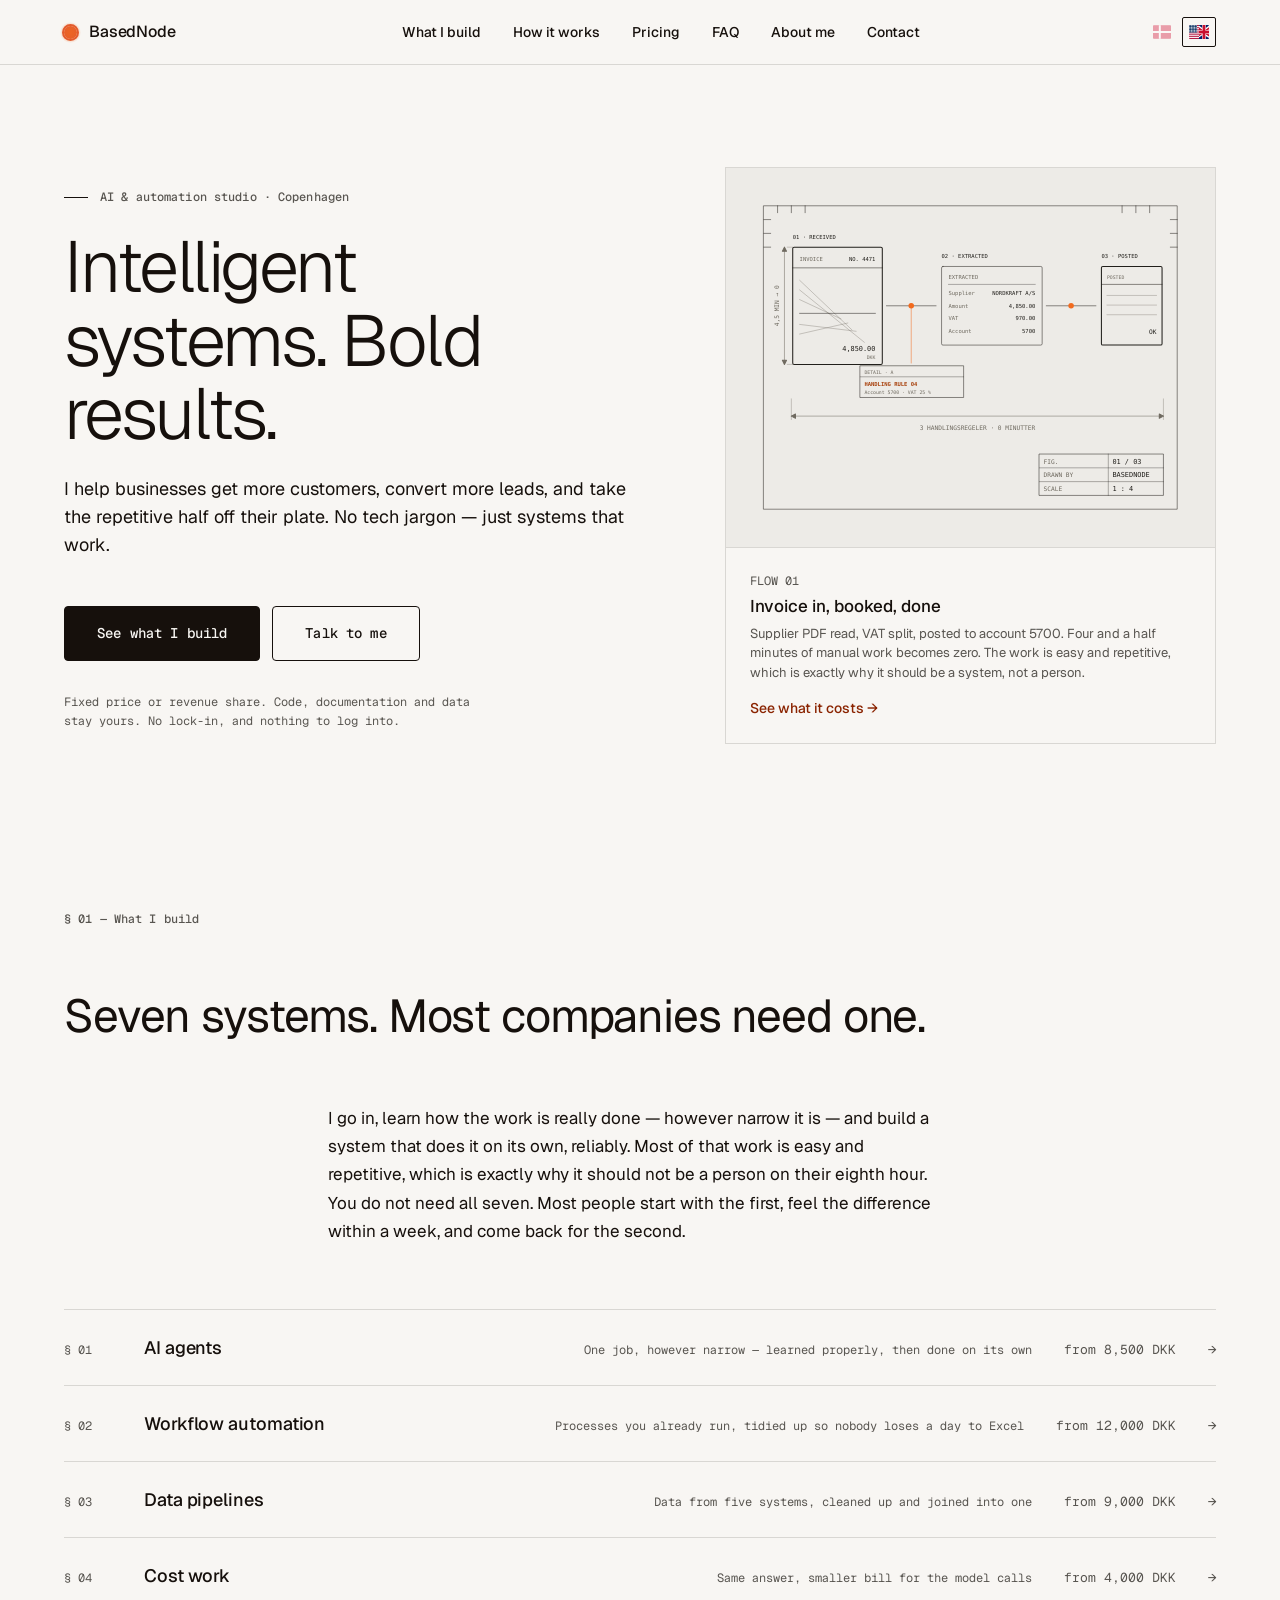
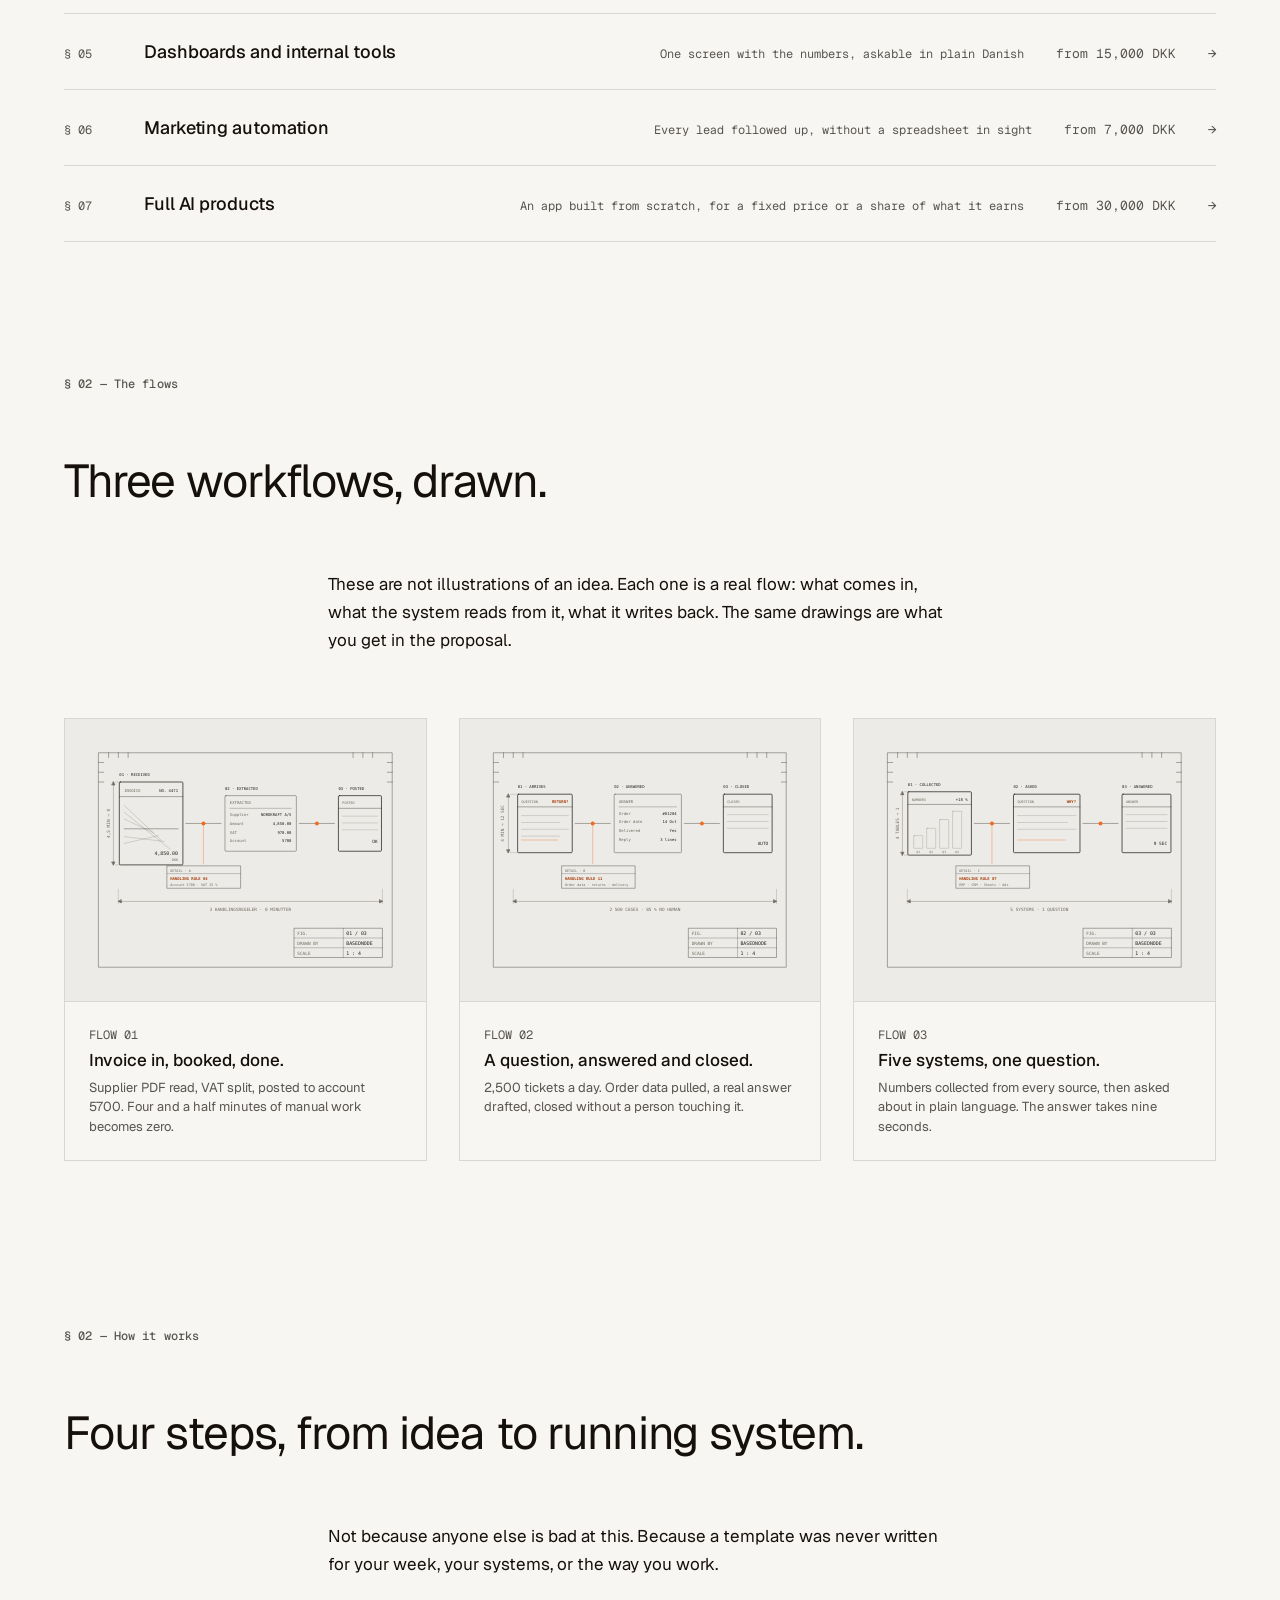
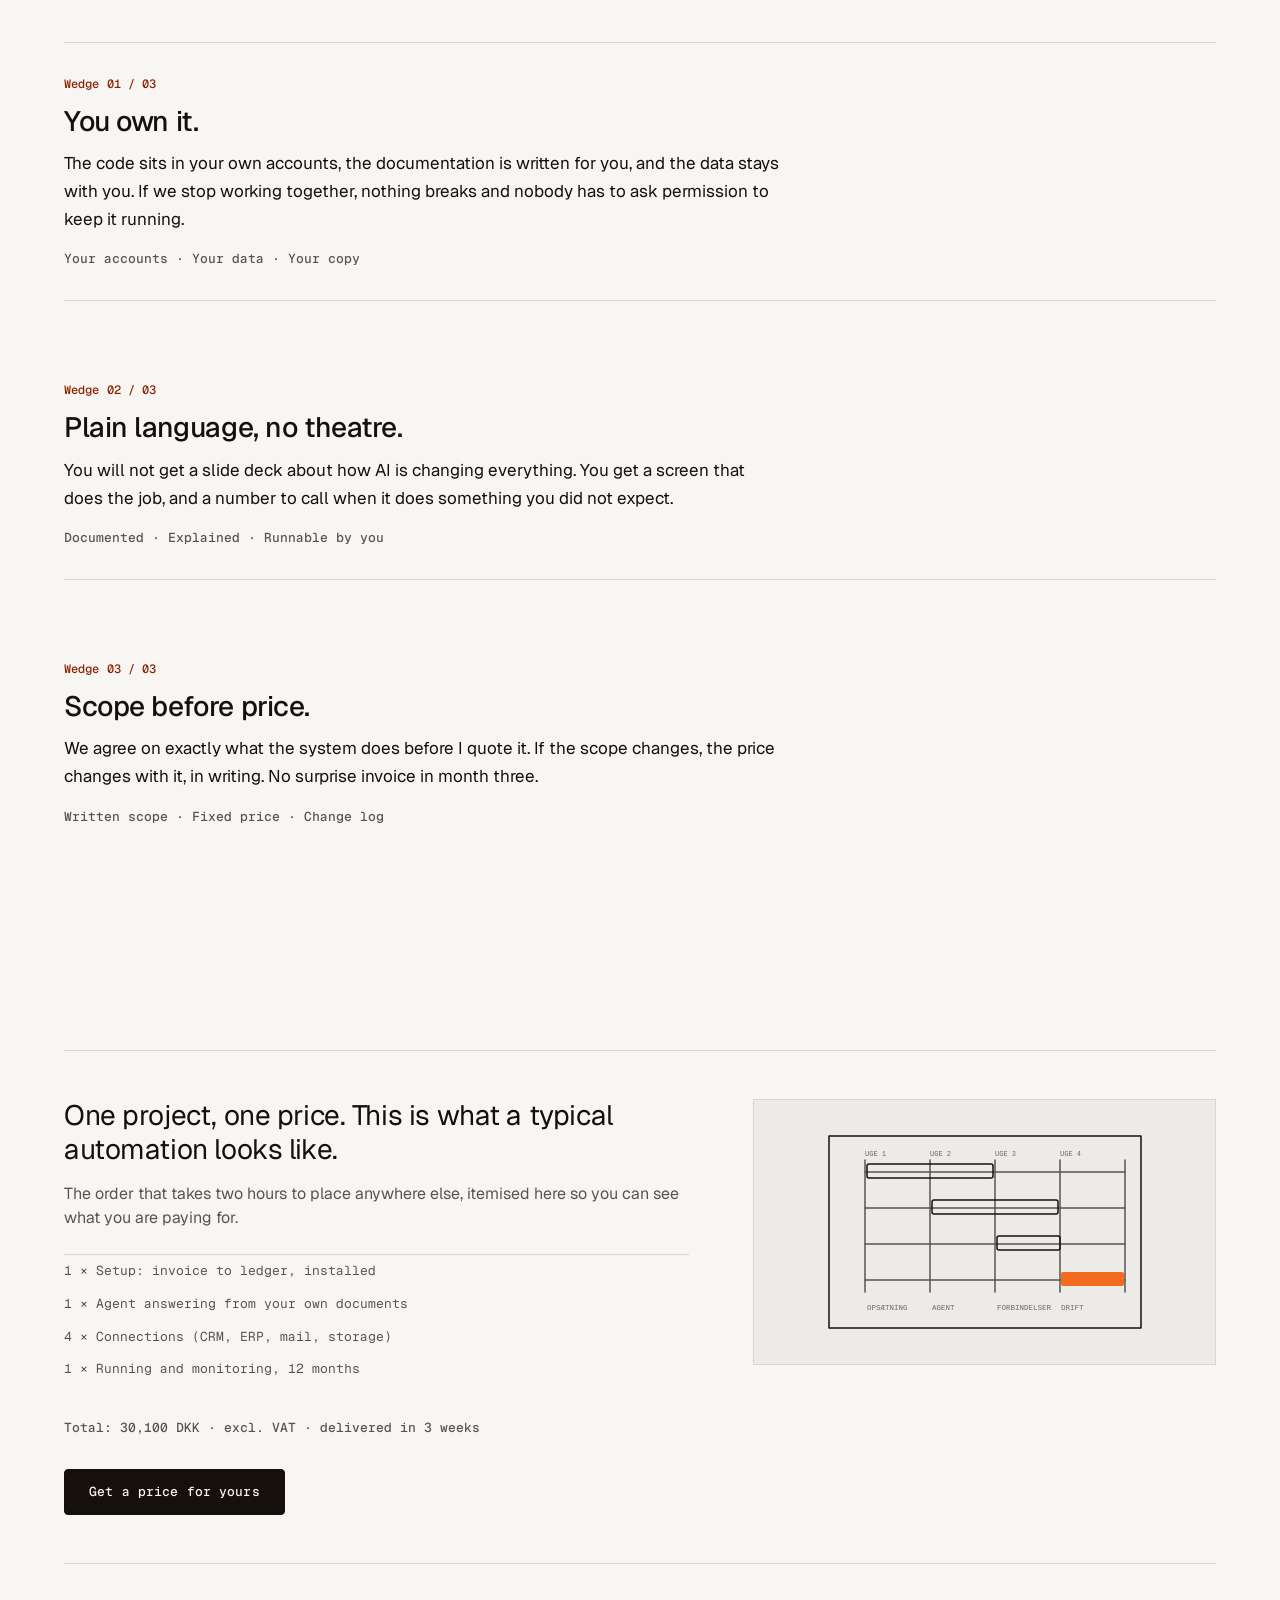
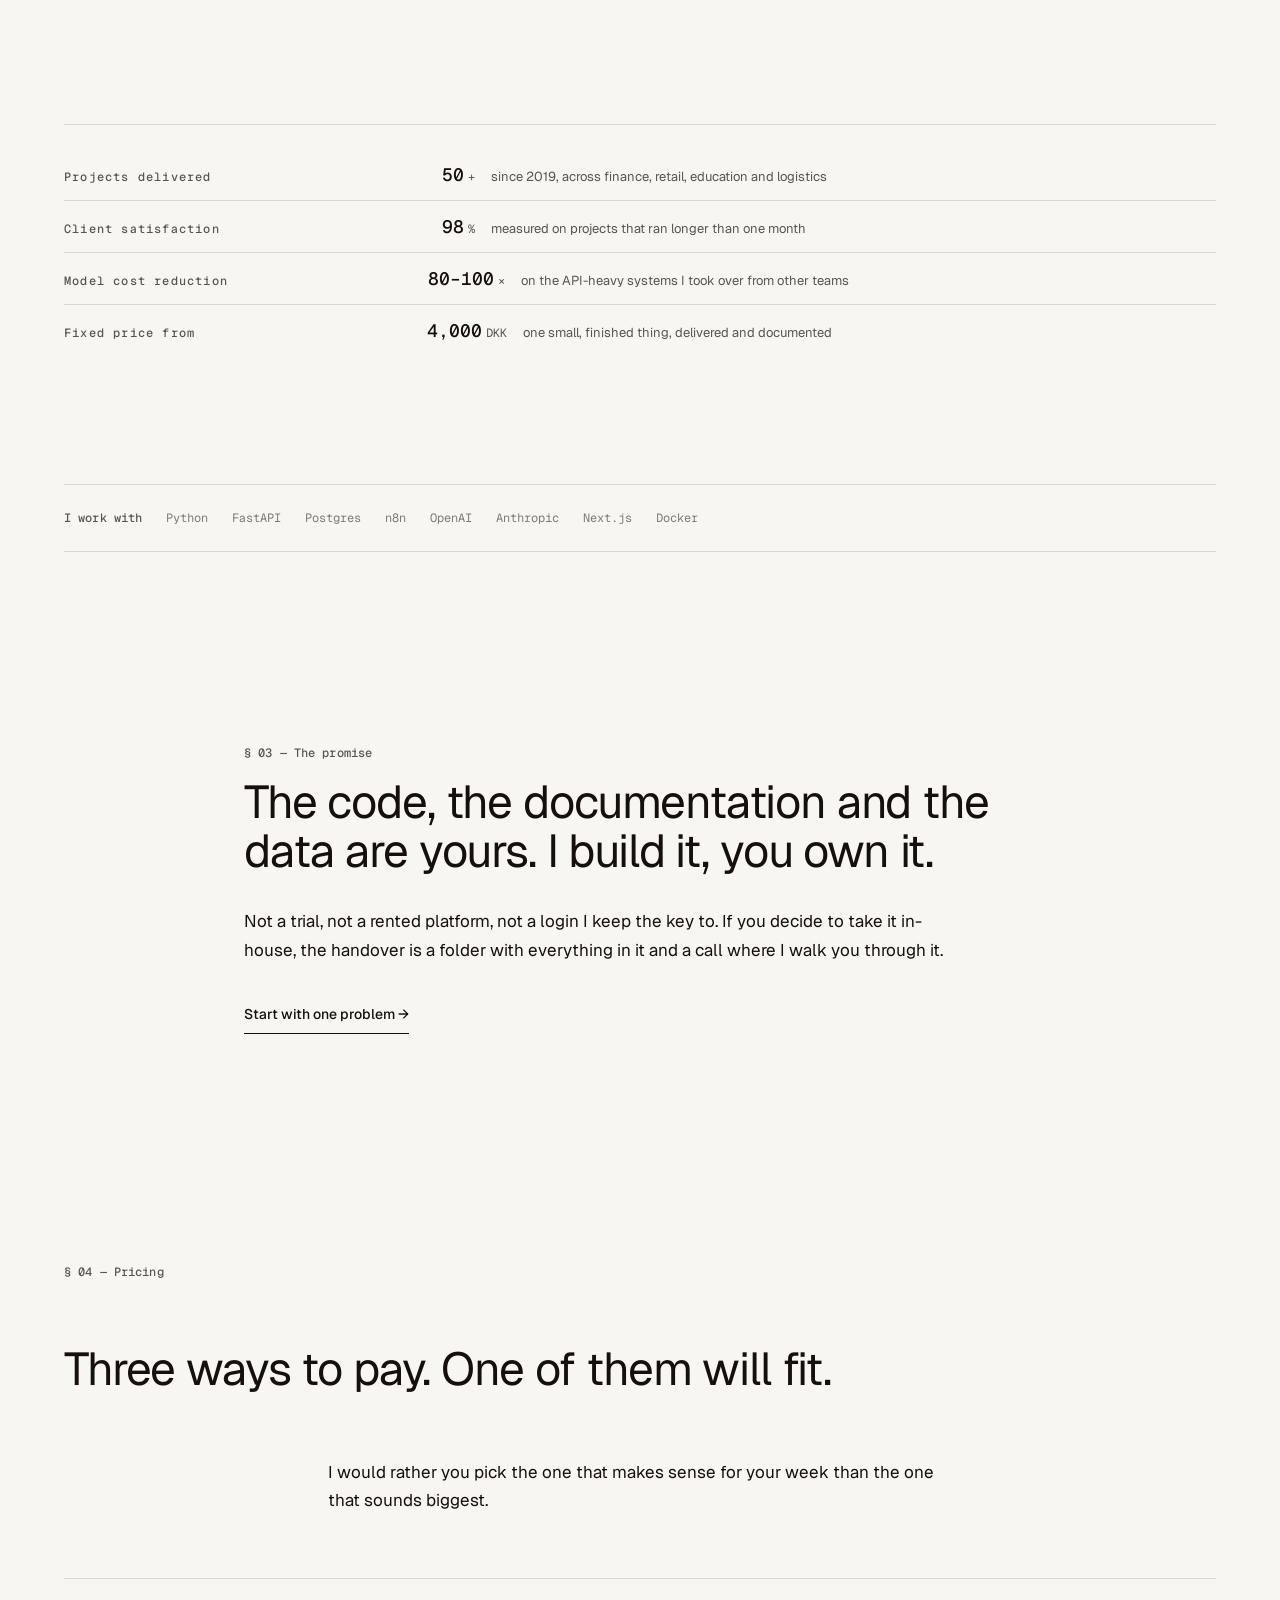
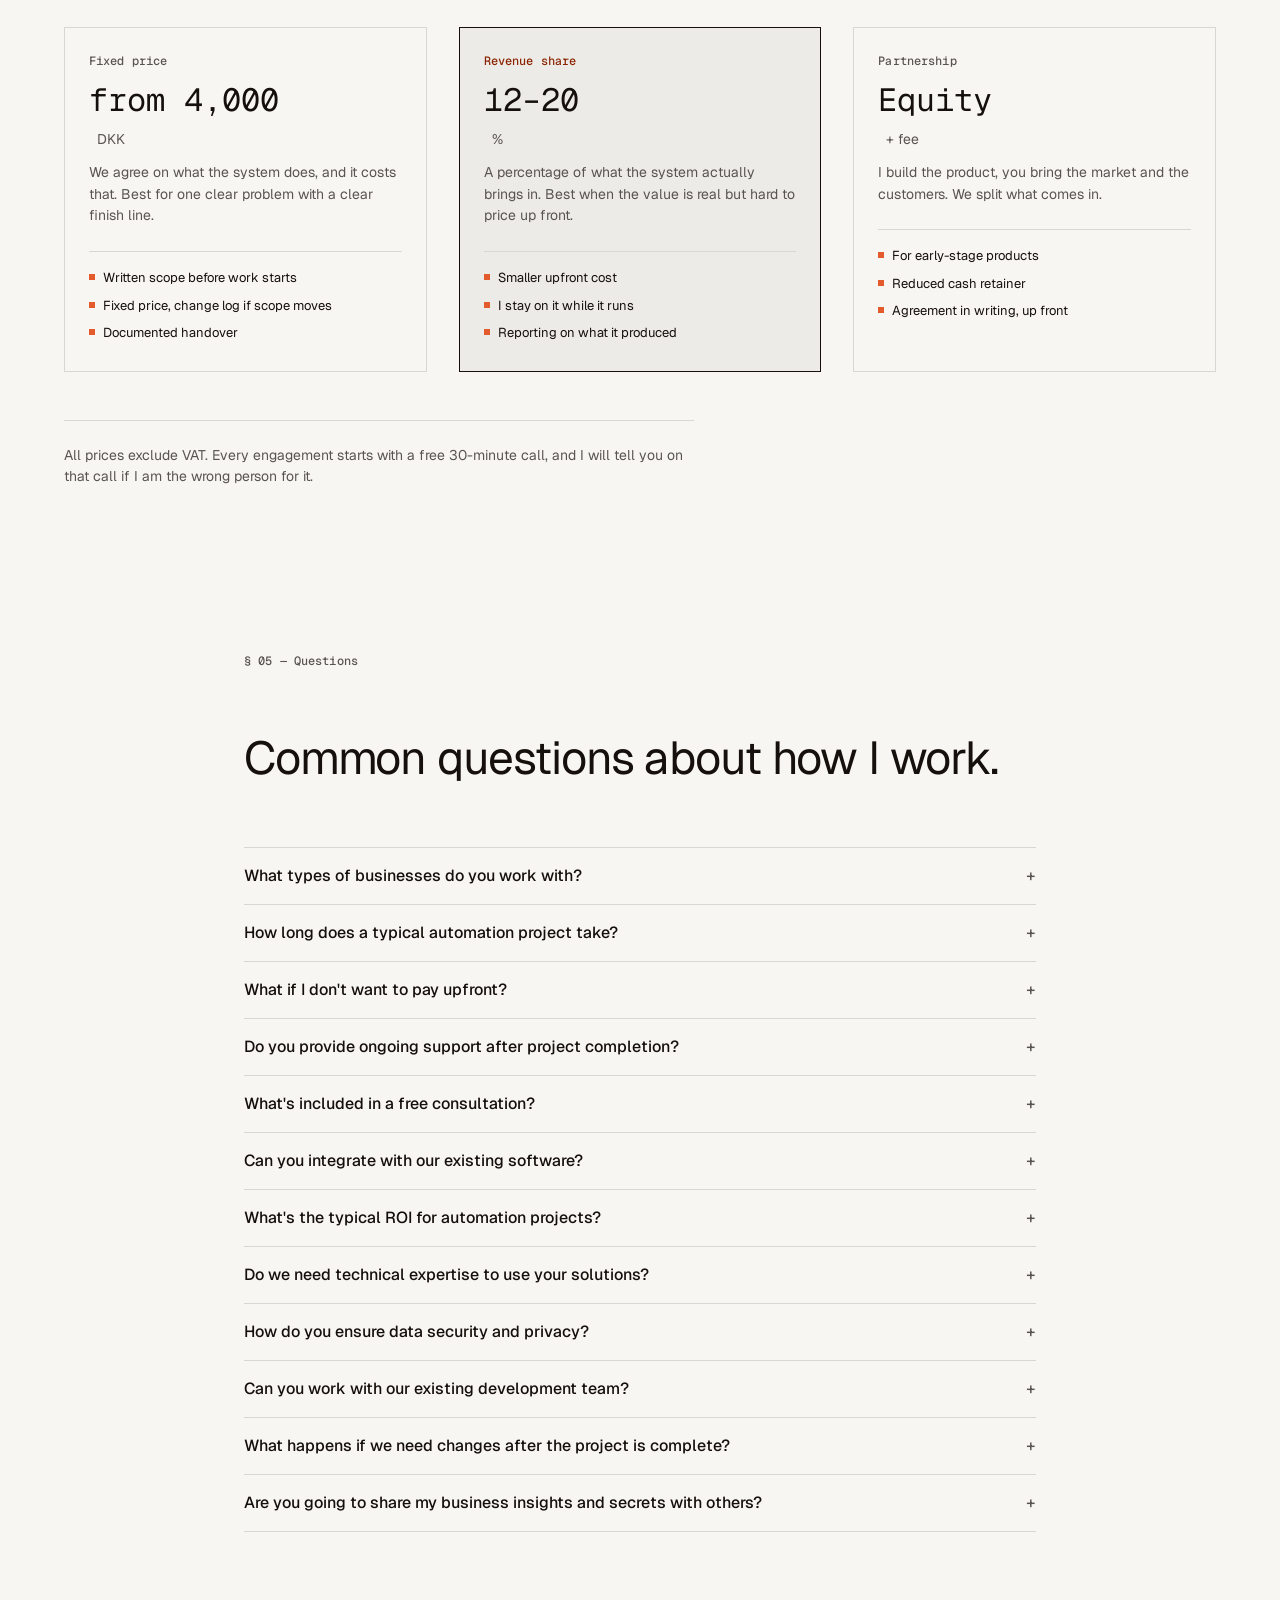
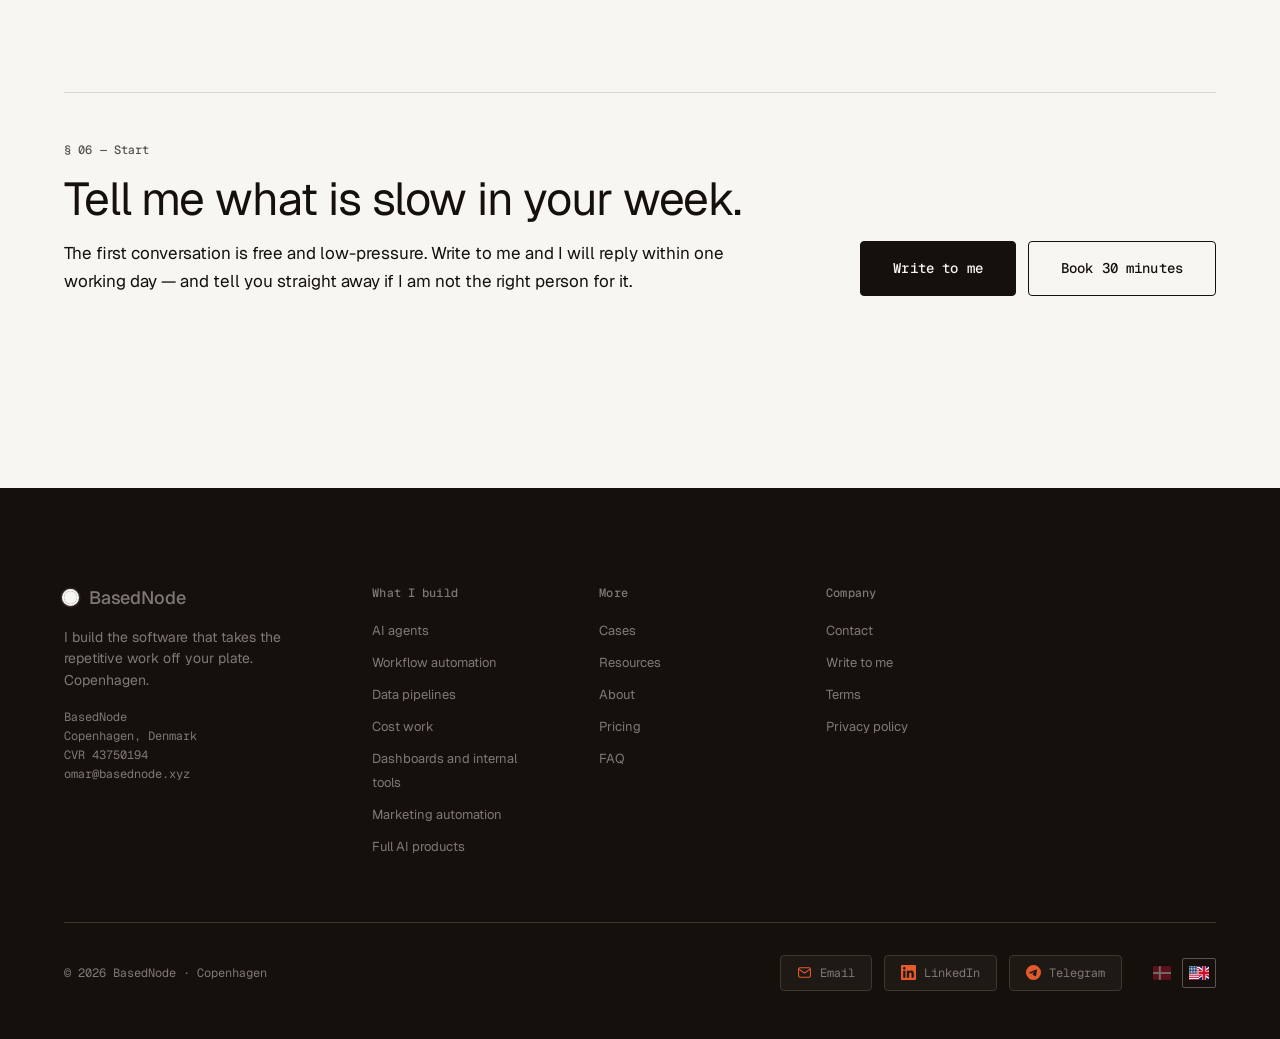
==== commit b9103604: "Add About me to the nav on every page; fix privacy page nav never translating" ====
--- a/index.html
+++ b/index.html
@@ -36,6 +36,7 @@
           <li><a href="#how" data-i18n="how">How it works</a></li>
           <li><a href="#pricing" data-i18n="pricing">Pricing</a></li>
           <li><a href="#faq" data-i18n="faq">FAQ</a></li>
+          <li><a href="about" data-i18n="about">About me</a></li>
           <li><a href="contact" data-i18n="contact">Contact</a></li></ul>
       </nav>
       <div class="topnav__actions">
@@ -68,6 +69,7 @@
         <li><a href="#how" data-i18n="how">How it works</a></li>
         <li><a href="#pricing" data-i18n="pricing">Pricing</a></li>
         <li><a href="#faq" data-i18n="faq">FAQ</a></li>
+        <li><a href="about" data-i18n="about">About me</a></li>
         <li><a href="contact" data-i18n="contact">Contact</a></li></ul>
     </nav>
   </header>
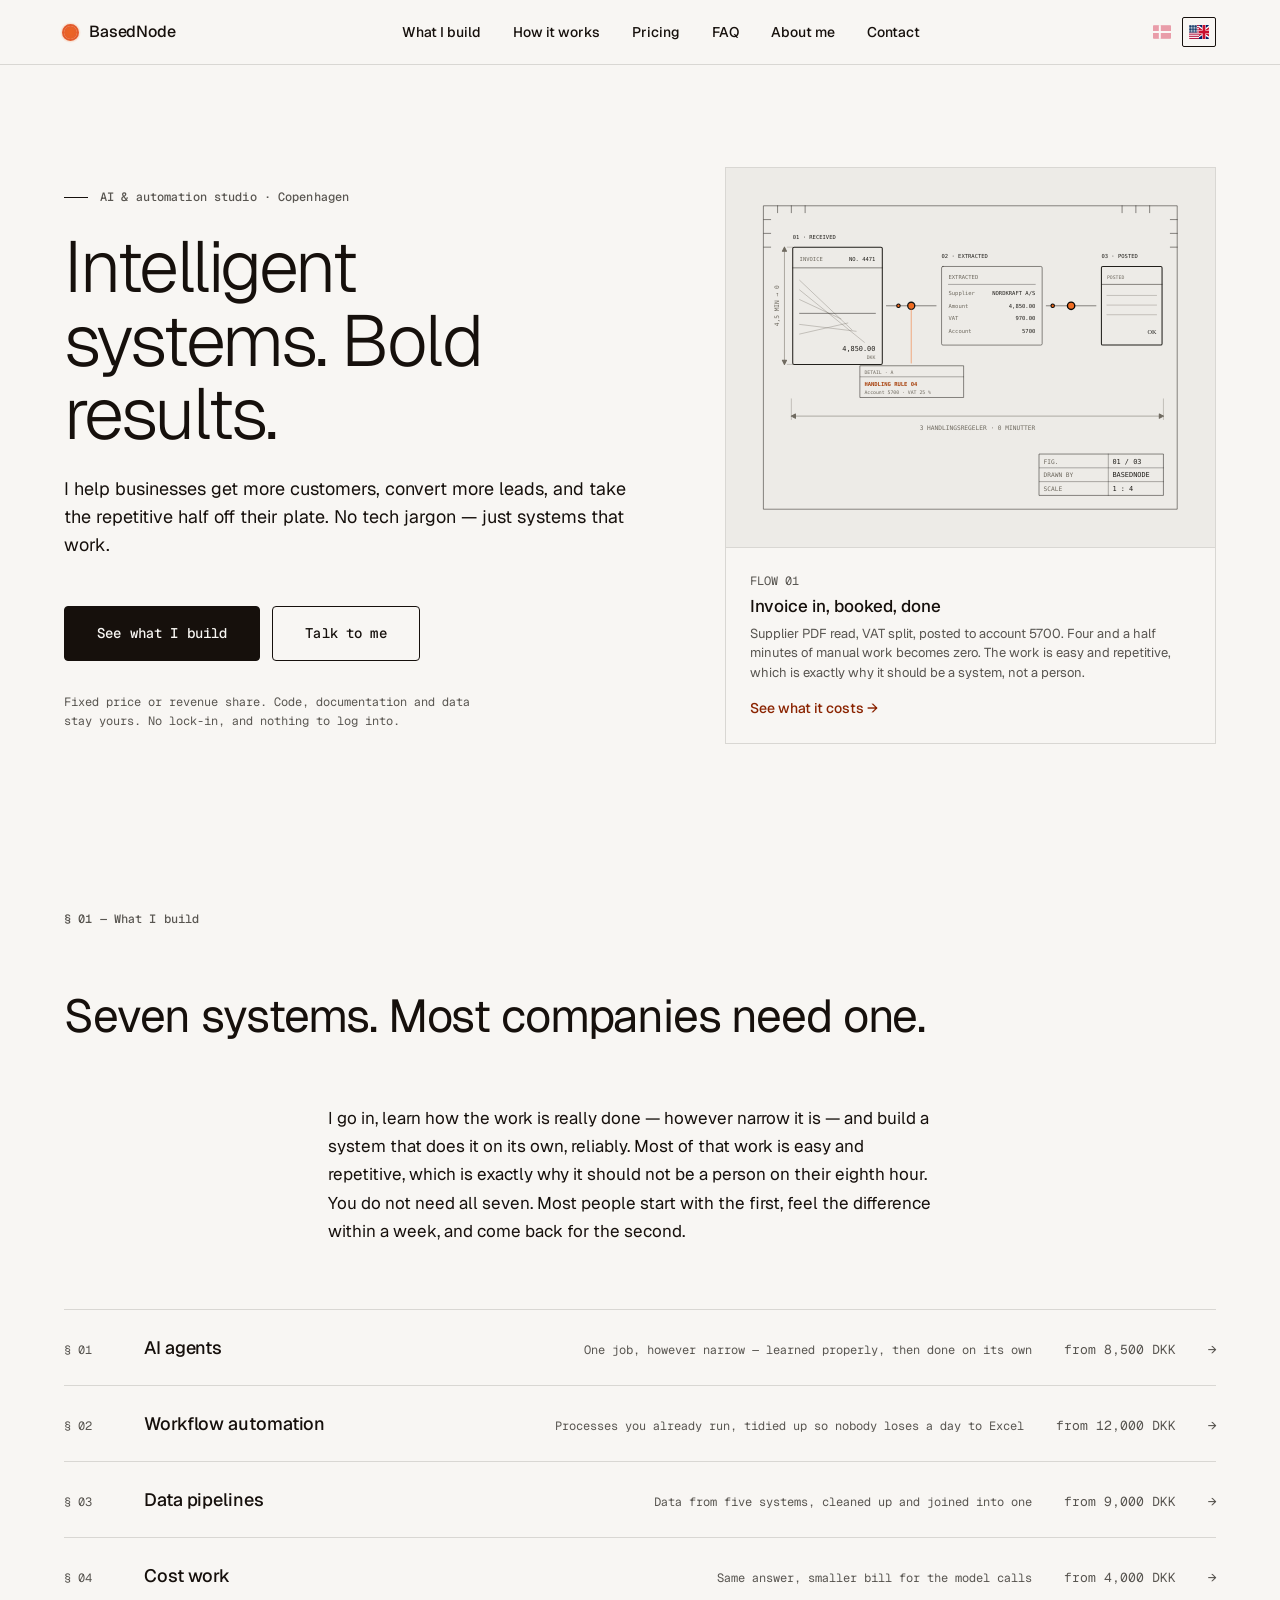
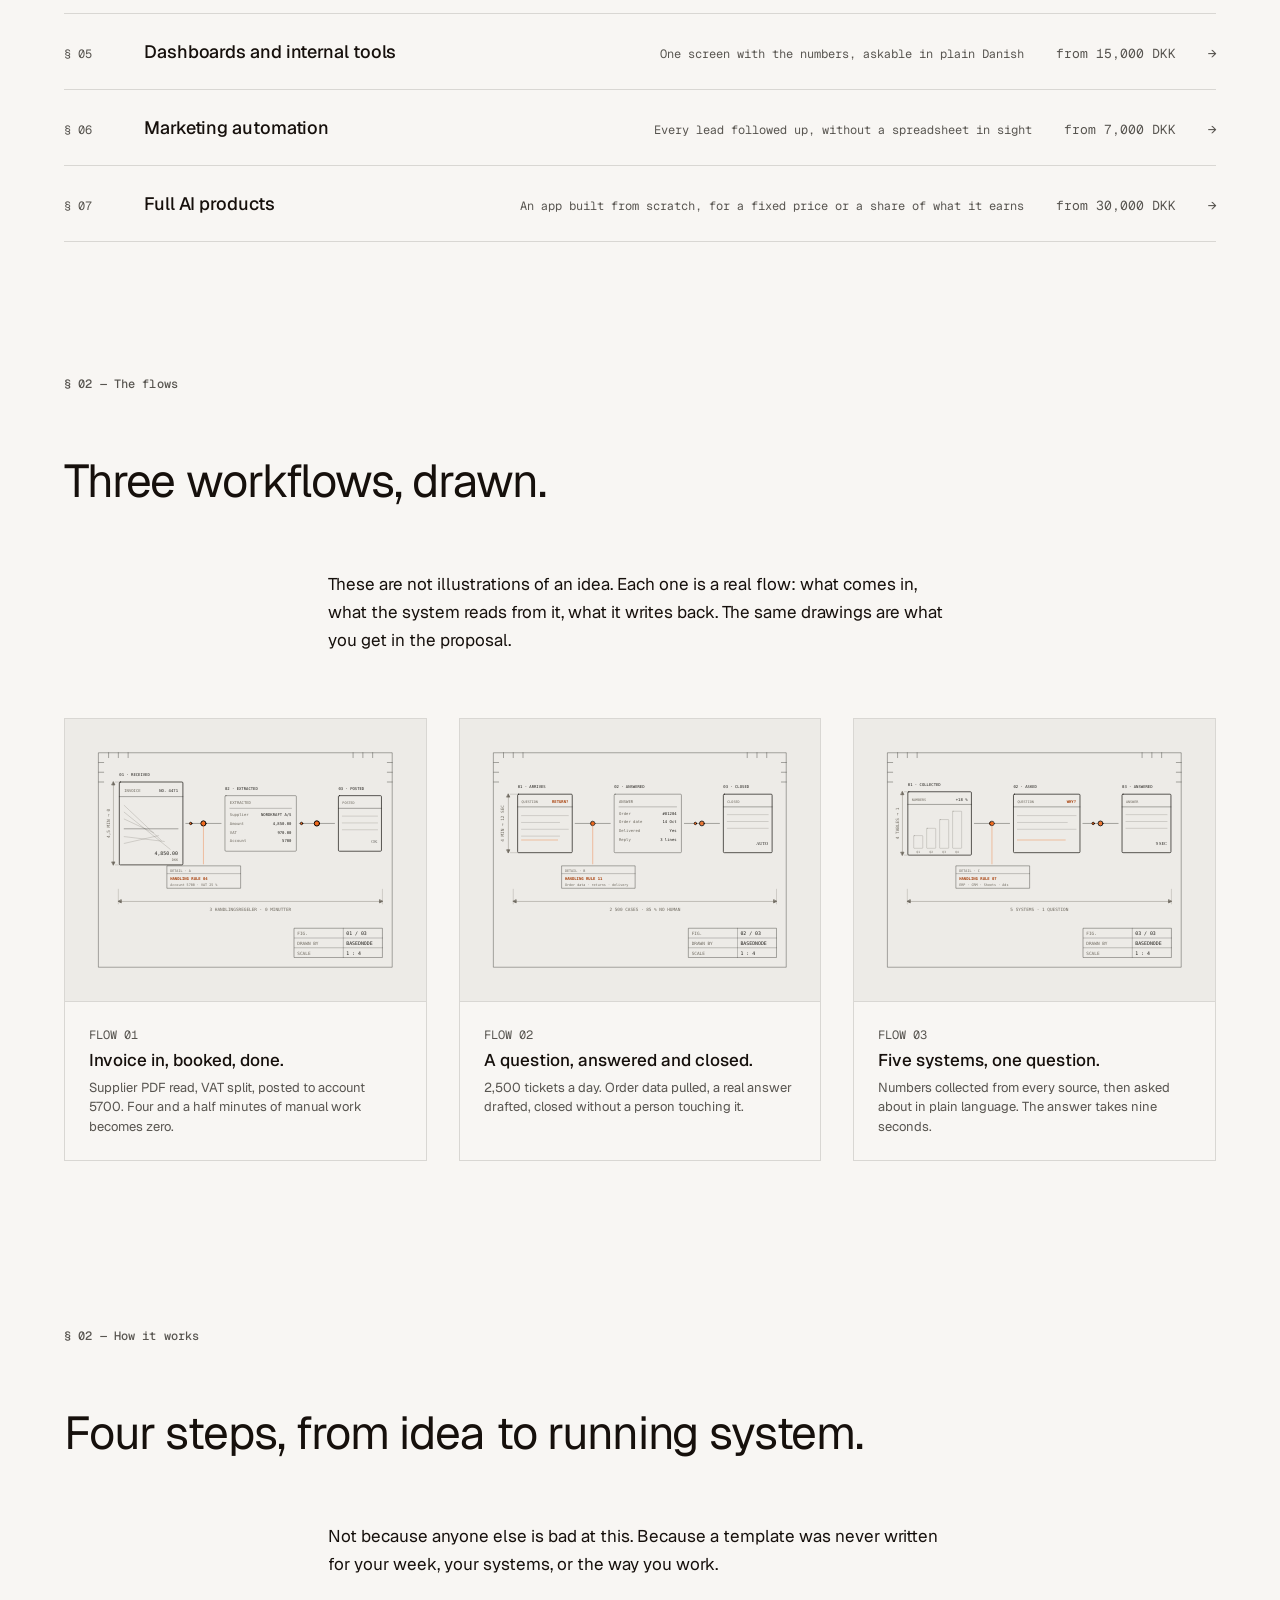
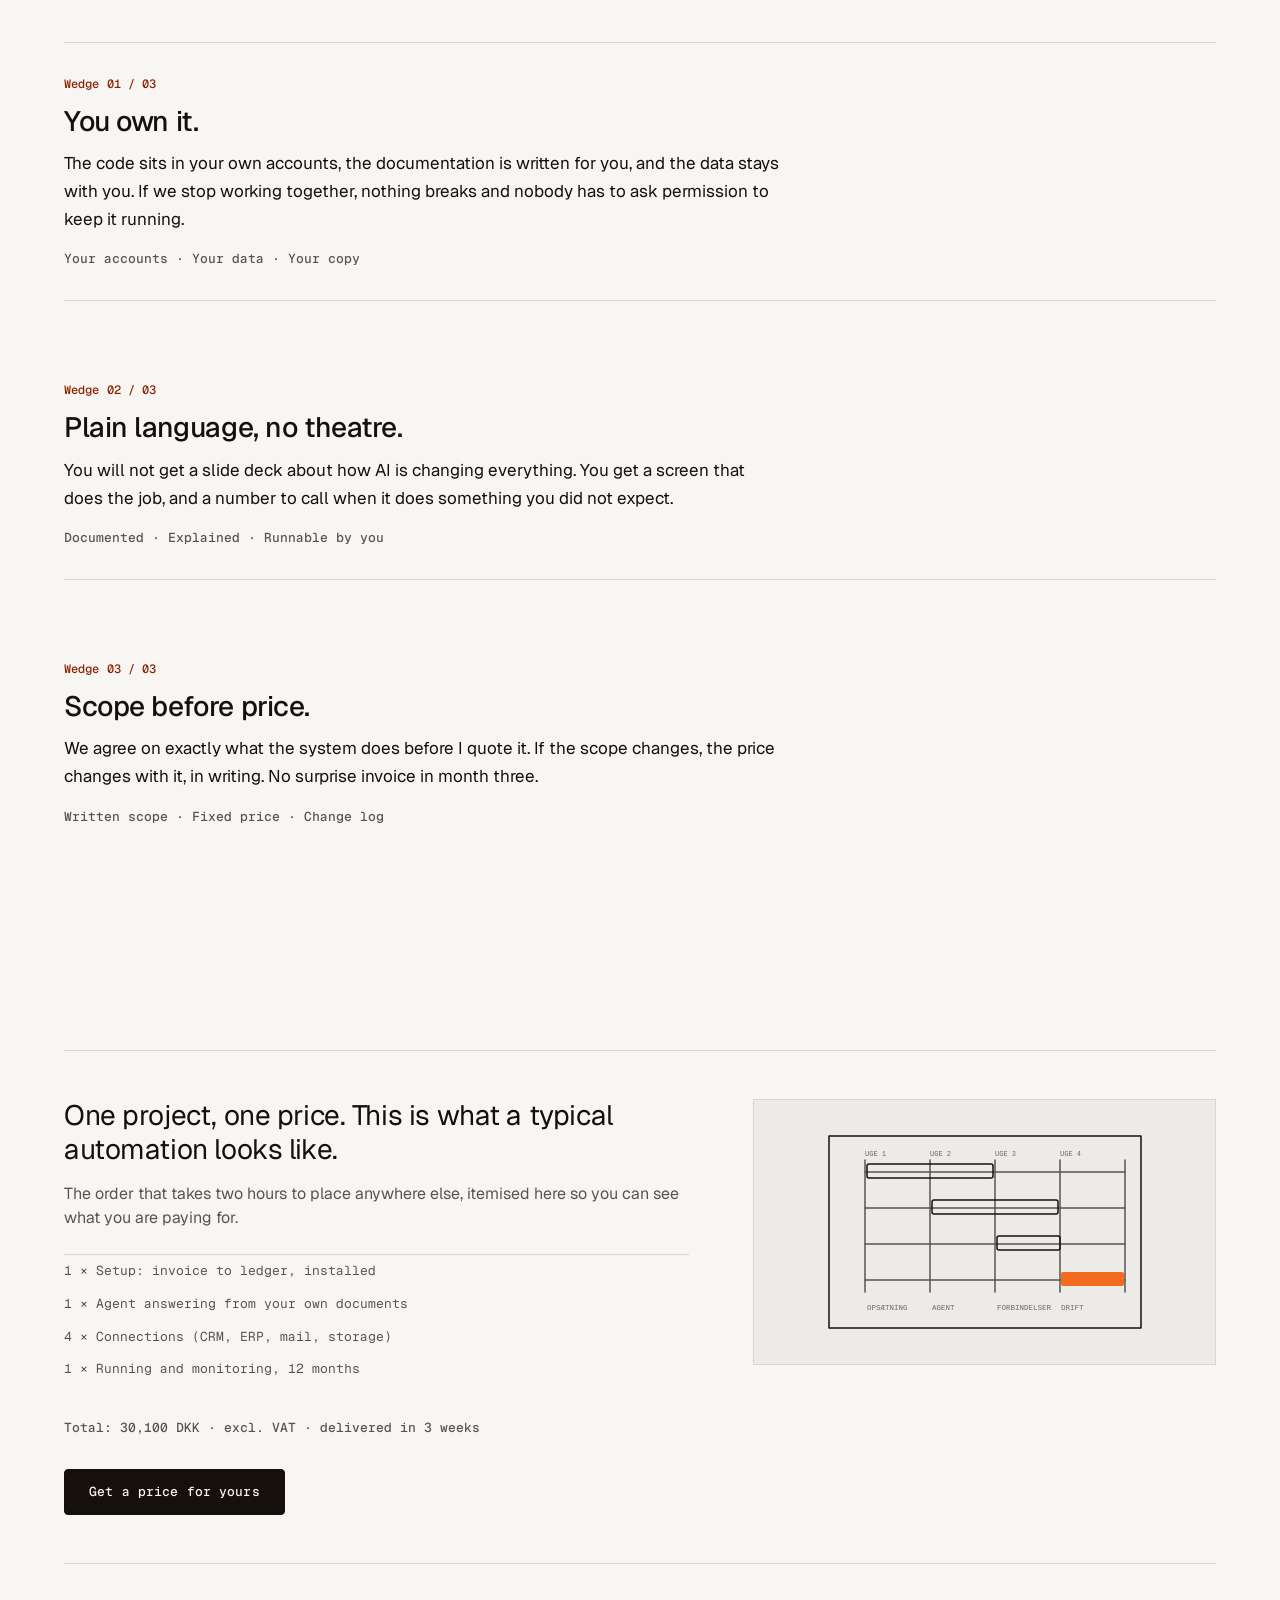
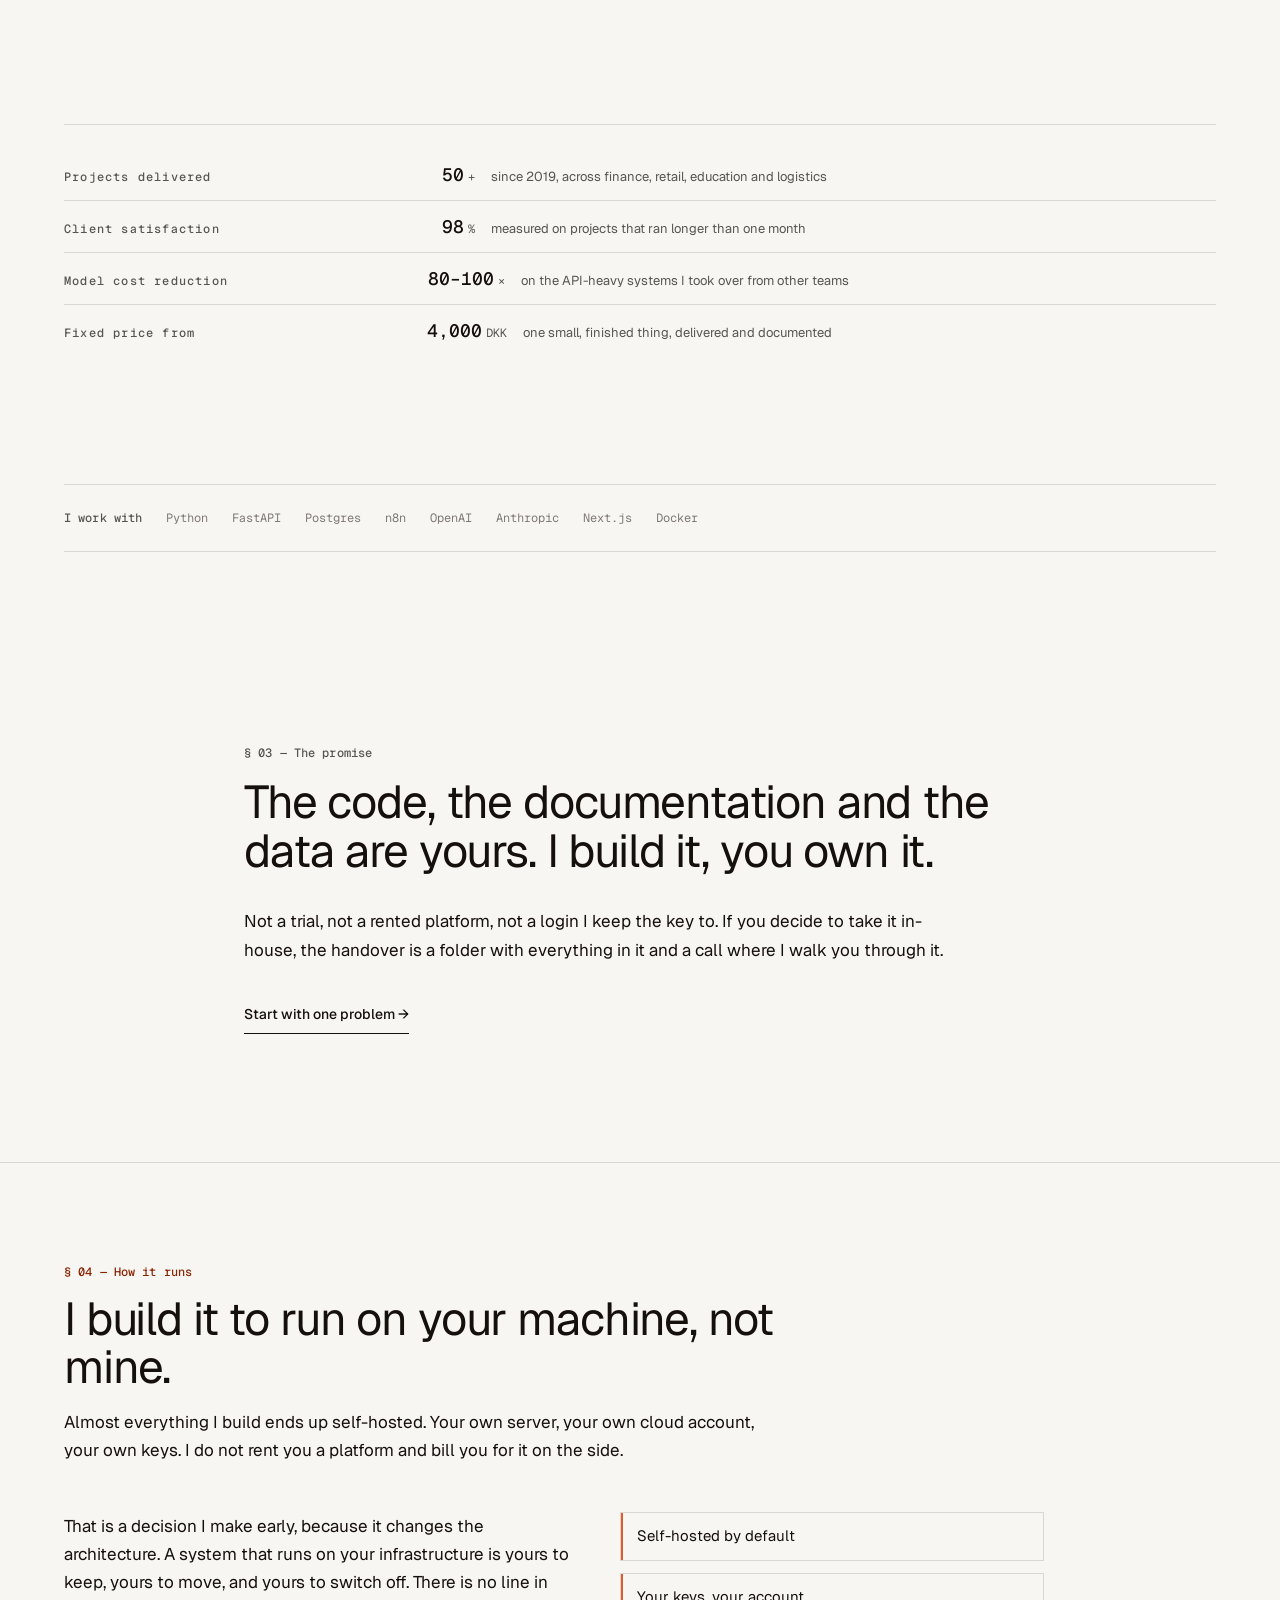
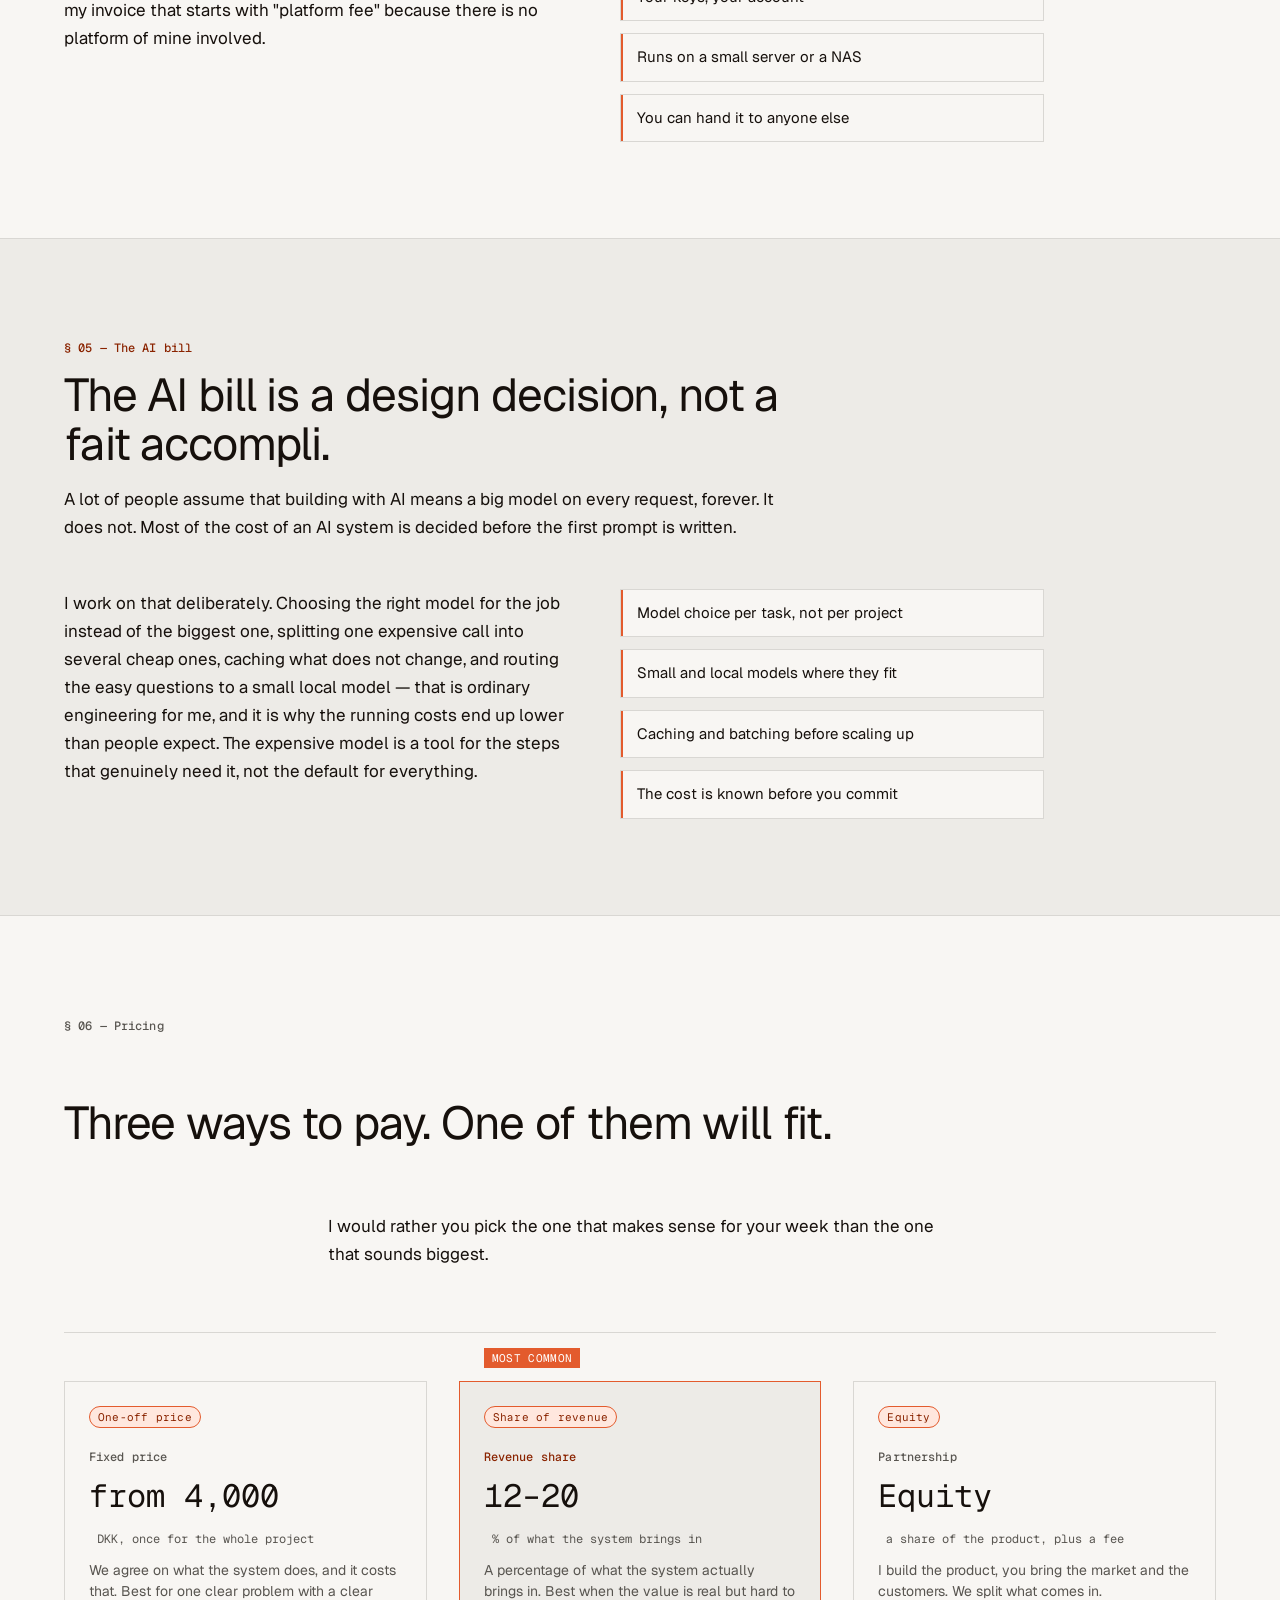
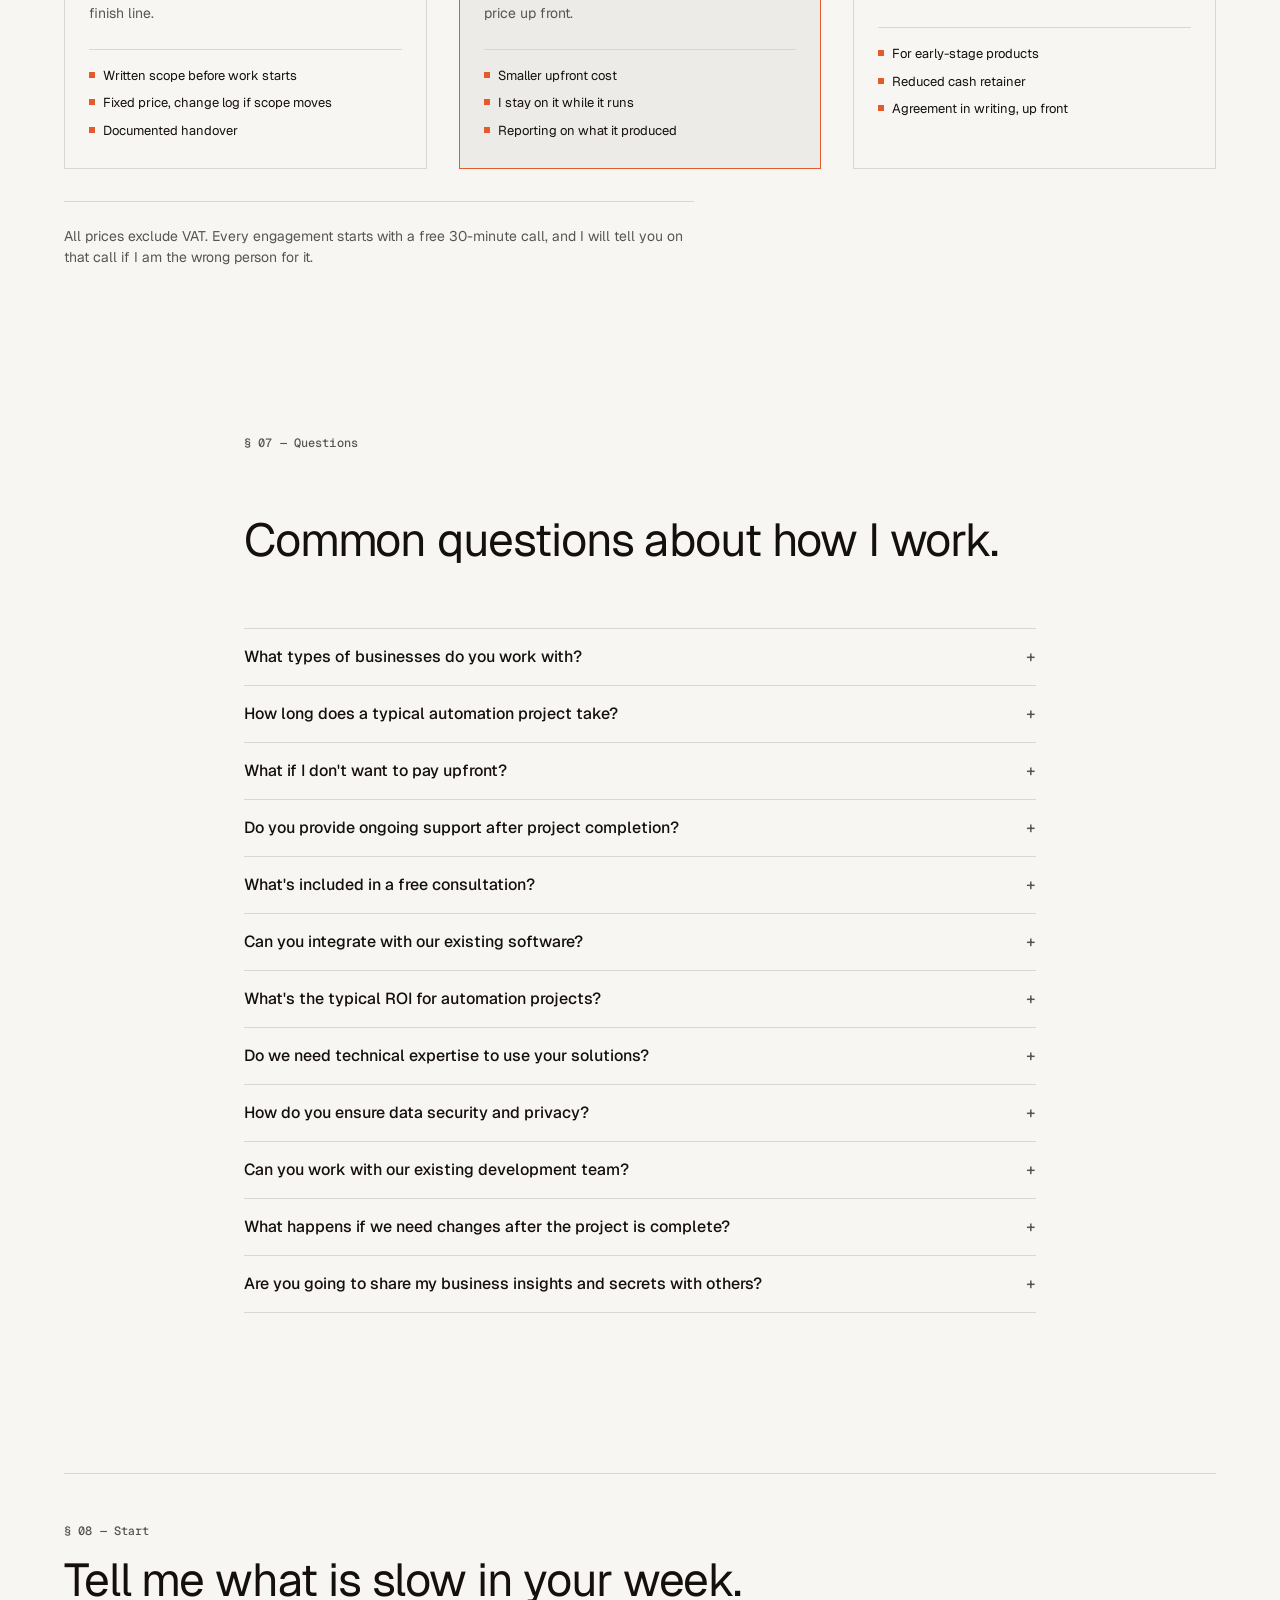
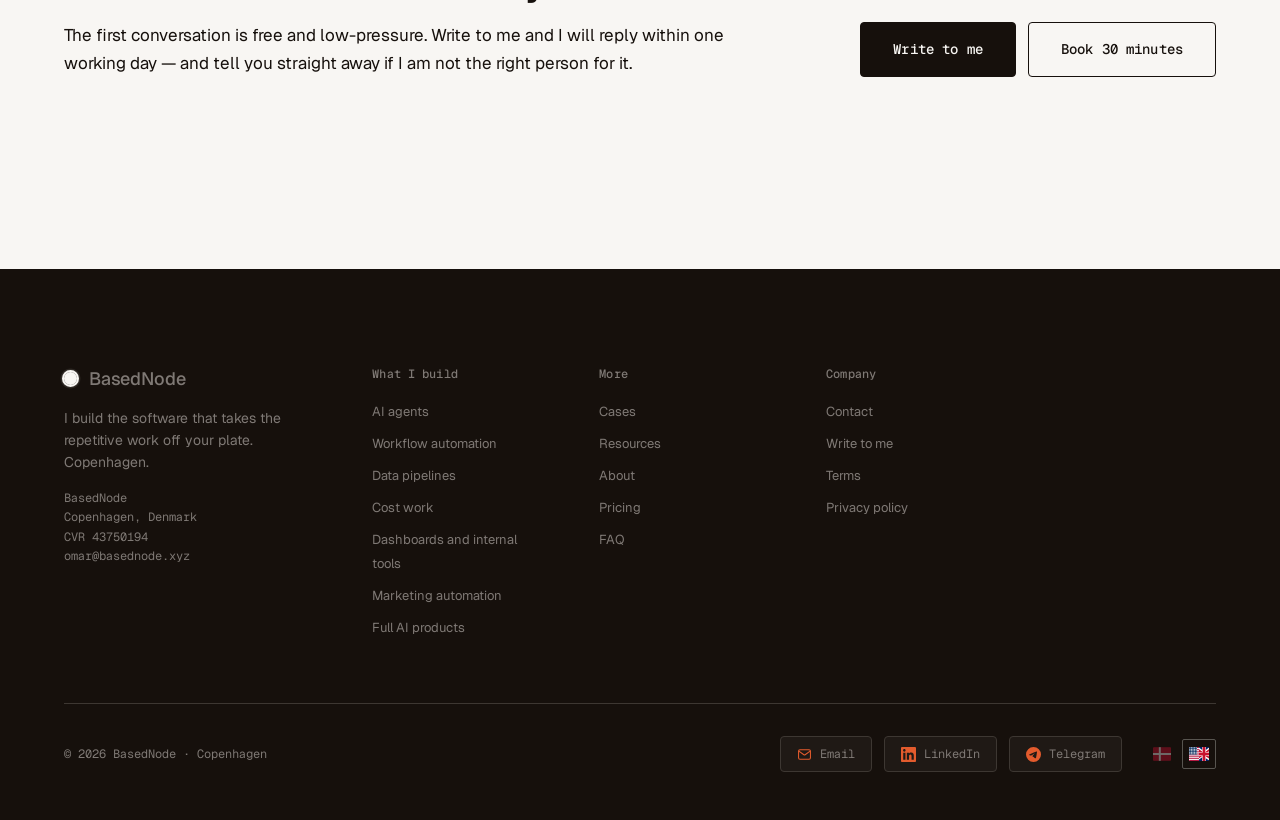
==== commit cc58f64f: "Add scroll reveal, hero entrance, animated flow diagrams, anchor landing bar; restructure services a" ====
--- a/index.html
+++ b/index.html
@@ -20,6 +20,23 @@
   <link href="https://fonts.googleapis.com/css2?family=Geist:wght@200;300;400;500;600;700&family=Geist+Mono:wght@400;500;600&family=IBM+Plex+Mono:wght@400;500&display=swap" rel="stylesheet" />
   <link rel="stylesheet" href="styles.css" />
   <link rel="icon" href="_assets/favicon.svg" type="image/svg+xml" />
+  <script>
+    /* Mark the document as script-enabled BEFORE the body renders, so
+       the reveal animation can hide its targets without a flash of
+       visible-then-hidden content. Without this class the content is
+       simply visible — a page of invisible sections is far worse than
+       a page with no animation.
+
+       The timer is the safety net: if app.js never runs, everything is
+       revealed after four seconds rather than staying at opacity 0. */
+    (function () {
+      var d = document.documentElement;
+      d.classList.add("js");
+      window.__bnRevealFallback = setTimeout(function () {
+        d.classList.add("reveal-all");
+      }, 4000);
+    })();
+  </script>
 </head>
 <body data-page="home">
 
@@ -85,19 +102,19 @@
         <div class="hero__grid">
 
           <div class="hero__text">
-            <span class="hero__eyebrow" data-i18n="hero_eyebrow">AI & automation studio · Copenhagen</span>
-            <h1 class="display-xl hero__title" data-i18n="hero_title">Intelligent systems. Bold results.</h1>
-            <p class="hero__sub" data-i18n="hero_sub">I help businesses get more customers, convert more leads, and take the repetitive half off their plate. No tech jargon — just systems that work.</p>
+            <span class="hero__eyebrow hero-enter" style="--d:0ms" data-i18n="hero_eyebrow">AI & automation studio · Copenhagen</span>
+            <h1 class="display-xl hero__title hero-enter" style="--d:90ms" data-i18n="hero_title">Intelligent systems. Bold results.</h1>
+            <p class="hero__sub hero-enter" style="--d:180ms" data-i18n="hero_sub">I help businesses get more customers, convert more leads, and take the repetitive half off their plate. No tech jargon — just systems that work.</p>
 
             <div class="hero__ctas">
-              <a href="#services" class="btn btn--primary btn--lg" data-i18n="hero_cta1">See what I build</a>
-              <a href="#contact" class="btn btn--secondary btn--lg" data-i18n="hero_cta2">Talk to me</a>
+              <a href="#services" class="btn btn--primary btn--lg hero-enter" style="--d:270ms" data-i18n="hero_cta1">See what I build</a>
+              <a href="#contact" class="btn btn--secondary btn--lg hero-enter" style="--d:340ms" data-i18n="hero_cta2">Talk to me</a>
             </div>
-            <p class="hero__hint" data-i18n="hero_hint">Fixed price or revenue share. Code, documentation and data stay yours. No lock-in, and nothing to log into.</p>
+            <p class="hero__hint hero-enter" style="--d:410ms" data-i18n="hero_hint">Fixed price or revenue share. Code, documentation and data stay yours. No lock-in, and nothing to log into.</p>
           </div>
 
           <!-- The one decisive visual: a real schematic of the work being automated -->
-          <a href="#how" class="hero__drawing">
+          <a href="#how" class="hero__drawing hero-enter" style="--d:220ms">
             <div class="hero__drawing-frame">
               <img data-flow="invoice" src="_assets/illustrations/flow-invoice-en.svg" alt="Schematic of an invoice being received, read and posted to the ledger" />
             </div>
@@ -187,7 +204,7 @@
         </div>
 
         <div class="flow-grid">
-          <figure class="flow-card">
+          <figure class="flow-card" data-reveal="1">
             <div class="flow-card__frame">
               <img data-flow="invoice" src="_assets/illustrations/flow-invoice-en.svg" alt="Invoice received, extracted and posted to the ledger" />
             </div>
@@ -198,7 +215,7 @@
             </figcaption>
           </figure>
 
-          <figure class="flow-card">
+          <figure class="flow-card" data-reveal="1">
             <div class="flow-card__frame">
               <img data-flow="support" src="_assets/illustrations/flow-support-en.svg" alt="Customer question arriving, answered by the agent and closed in the ticketing system" />
             </div>
@@ -209,7 +226,7 @@
             </figcaption>
           </figure>
 
-          <figure class="flow-card">
+          <figure class="flow-card" data-reveal="1">
             <div class="flow-card__frame">
               <img data-flow="dashboard" src="_assets/illustrations/flow-dashboard-en.svg" alt="Numbers collected from several systems, queried in plain language and answered on one screen" />
             </div>
@@ -232,19 +249,19 @@
         </div>
 
         <div class="wedge-list">
-          <div class="wedge-item">
+          <div class="wedge-item" data-reveal="1">
             <span class="micro-label micro-label--accent wedge-item__label" data-i18n="wedge1_label">Wedge 01 / 03</span>
             <h3 class="h1 wedge-item__title" data-i18n="wedge1_title">You own it.</h3>
             <p class="prose" data-i18n="wedge1_desc">The code sits in your own accounts, the documentation is written for you, and the data stays with you. If we stop working together, nothing breaks and nobody has to ask permission to keep it running.</p>
             <p class="mono-data muted wedge-item__meta" data-i18n="wedge1_meta">Your accounts · Your data · Your copy</p>
           </div>
-          <div class="wedge-item">
+          <div class="wedge-item" data-reveal="1">
             <span class="micro-label micro-label--accent wedge-item__label" data-i18n="wedge2_label">Wedge 02 / 03</span>
             <h3 class="h1 wedge-item__title" data-i18n="wedge2_title">Plain language, no theatre.</h3>
             <p class="prose" data-i18n="wedge2_desc">You will not get a slide deck about how AI is changing everything. You get a screen that does the job, and a number to call when it does something you did not expect.</p>
             <p class="mono-data muted wedge-item__meta" data-i18n="wedge2_meta">Documented · Explained · Runnable by you</p>
           </div>
-          <div class="wedge-item wedge-item--last">
+          <div class="wedge-item wedge-item--last" data-reveal="1">
             <span class="micro-label micro-label--accent wedge-item__label" data-i18n="wedge3_label">Wedge 03 / 03</span>
             <h3 class="h1 wedge-item__title" data-i18n="wedge3_title">Scope before price.</h3>
             <p class="prose" data-i18n="wedge3_desc">We agree on exactly what the system does before I quote it. If the scope changes, the price changes with it, in writing. No surprise invoice in month three.</p>
@@ -317,23 +334,23 @@
     <!-- ══ 04 — NUMBERS ══ -->
     <section class="tight">
       <div class="container">
-        <div class="stat-block">
-          <div class="stat">
+        <div class="stat-block" data-reveal="1">
+          <div class="stat" data-reveal="1">
             <span class="stat__label" data-i18n="stat1_label">Projects delivered</span>
             <span class="stat__value">50<span class="stat__value-unit">+</span></span>
             <span class="stat__note" data-i18n="stat1_note">since 2019, across finance, retail, education and logistics</span>
           </div>
-          <div class="stat">
+          <div class="stat" data-reveal="1">
             <span class="stat__label" data-i18n="stat2_label">Client satisfaction</span>
             <span class="stat__value">98<span class="stat__value-unit">%</span></span>
             <span class="stat__note" data-i18n="stat2_note">measured on projects that ran longer than one month</span>
           </div>
-          <div class="stat">
+          <div class="stat" data-reveal="1">
             <span class="stat__label" data-i18n="stat3_label">Model cost reduction</span>
             <span class="stat__value">80–100<span class="stat__value-unit">×</span></span>
             <span class="stat__note" data-i18n="stat3_note">on the API-heavy systems I took over from other teams</span>
           </div>
-          <div class="stat">
+          <div class="stat" data-reveal="1">
             <span class="stat__label" data-i18n="stat4_label">Fixed price from</span>
             <span class="stat__value">4,000<span class="stat__value-unit">DKK</span></span>
             <span class="stat__note" data-i18n="stat4_note">one small, finished thing, delivered and documented</span>
@@ -369,19 +386,61 @@
       </div>
     </section>
 
+    <!-- ══ SELF-HOSTED BY DEFAULT ══ -->
+    <section class="claim-band" id="self-hosted">
+      <div class="container">
+        <div class="claim-band__head">
+          <span class="micro-label micro-label--accent" data-i18n="sh_label">§ 04 — How it runs</span>
+          <h2 class="display-lg" data-i18n="sh_title">I build it to run on your machine, not mine.</h2>
+          <p class="prose" data-i18n="sh_lead">Almost everything I build ends up self-hosted. Your own server, your own cloud account, your own keys. I do not rent you a platform and bill you for it on the side.</p>
+        </div>
+        <div class="claim-band__body">
+          <p class="prose" data-i18n="sh_body">That is a decision I make early, because it changes the architecture. A system that runs on your infrastructure is yours to keep, yours to move, and yours to switch off. There is no line in my invoice that starts with "platform fee" because there is no platform of mine involved.</p>
+          <ul class="claim-points">
+            <li data-i18n="sh_p1">Self-hosted by default</li>
+            <li data-i18n="sh_p2">Your keys, your account</li>
+            <li data-i18n="sh_p3">Runs on a small server or a NAS</li>
+            <li data-i18n="sh_p4">You can hand it to anyone else</li>
+          </ul>
+        </div>
+      </div>
+    </section>
+
+    <!-- ══ THE AI BILL ══ -->
+    <section class="claim-band claim-band--tint" id="ai-cost">
+      <div class="container">
+        <div class="claim-band__head">
+          <span class="micro-label micro-label--accent" data-i18n="tc_label">§ 05 — The AI bill</span>
+          <h2 class="display-lg" data-i18n="tc_title">The AI bill is a design decision, not a fait accompli.</h2>
+          <p class="prose" data-i18n="tc_lead">A lot of people assume that building with AI means a big model on every request, forever. It does not. Most of the cost of an AI system is decided before the first prompt is written.</p>
+        </div>
+        <div class="claim-band__body">
+          <p class="prose" data-i18n="tc_body">I work on that deliberately. Choosing the right model for the job instead of the biggest one, splitting one expensive call into several cheap ones, caching what does not change, and routing the easy questions to a small local model — that is ordinary engineering for me, and it is why the running costs end up lower than people expect. The expensive model is a tool for the steps that genuinely need it, not the default for everything.</p>
+          <ul class="claim-points">
+            <li data-i18n="tc_p1">Model choice per task, not per project</li>
+            <li data-i18n="tc_p2">Small and local models where they fit</li>
+            <li data-i18n="tc_p3">Caching and batching before scaling up</li>
+            <li data-i18n="tc_p4">The cost is known before you commit</li>
+          </ul>
+        </div>
+      </div>
+    </section>
+
     <!-- ══ 06 — PRICING ══ -->
     <section id="pricing">
       <div class="container">
         <div class="section-head section-head__editorial">
-          <span class="micro-label" data-i18n="s4_label">§ 04 — Pricing</span>
+          <span class="micro-label" data-i18n="s4_label">§ 06 — Pricing</span>
           <h2 class="display-lg" data-i18n="pricing_title">Three ways to pay. One of them will fit.</h2>
           <p class="prose" data-i18n="pricing_sub">I would rather you pick the one that makes sense for your week than the one that sounds biggest.</p>
         </div>
 
         <div class="pricing-grid">
-          <div class="pricing-card">
+          <div class="pricing-card" data-reveal="1">
+            <span class="pricing-card__tag" data-i18n="plan1_tag">One-off price</span>
             <span class="pricing-card__name" data-i18n="plan1_name">Fixed price</span>
-            <span class="pricing-card__price" data-i18n="plan1_price">from 4,000</span><span class="pricing-card__unit">DKK</span>
+            <span class="pricing-card__price" data-i18n="plan1_price">from 4,000</span>
+            <span class="pricing-card__unit" data-i18n="plan1_unit">DKK, once for the whole project</span>
             <p class="pricing-card__desc" data-i18n="plan1_desc">We agree on what the system does, and it costs that. Best for one clear problem with a clear finish line.</p>
             <ul class="pricing-card__list">
               <li data-i18n="plan1_i1">Written scope before work starts</li>
@@ -389,9 +448,12 @@
               <li data-i18n="plan1_i3">Documented handover</li>
             </ul>
           </div>
-          <div class="pricing-card pricing-card--accent">
+          <div class="pricing-card pricing-card--accent" data-reveal="1">
+            <span class="pricing-card__flag" data-i18n="plan2_flag">Most common</span>
+            <span class="pricing-card__tag" data-i18n="plan2_tag">Share of revenue</span>
             <span class="pricing-card__name" data-i18n="plan2_name">Revenue share</span>
-            <span class="pricing-card__price" data-i18n="plan2_price">12–20</span><span class="pricing-card__unit">%</span>
+            <span class="pricing-card__price" data-i18n="plan2_price">12–20</span>
+            <span class="pricing-card__unit" data-i18n="plan2_unit">% of what the system brings in</span>
             <p class="pricing-card__desc" data-i18n="plan2_desc">A percentage of what the system actually brings in. Best when the value is real but hard to price up front.</p>
             <ul class="pricing-card__list">
               <li data-i18n="plan2_i1">Smaller upfront cost</li>
@@ -399,9 +461,11 @@
               <li data-i18n="plan2_i3">Reporting on what it produced</li>
             </ul>
           </div>
-          <div class="pricing-card">
+          <div class="pricing-card" data-reveal="1">
+            <span class="pricing-card__tag" data-i18n="plan3_tag">Equity</span>
             <span class="pricing-card__name" data-i18n="plan3_name">Partnership</span>
-            <span class="pricing-card__price" data-i18n="plan3_price">Equity</span><span class="pricing-card__unit" data-i18n="svc_fee_unit">+ fee</span>
+            <span class="pricing-card__price" data-i18n="plan3_price">Equity</span>
+            <span class="pricing-card__unit" data-i18n="plan3_unit">a share of the product, plus a fee</span>
             <p class="pricing-card__desc" data-i18n="plan3_desc">I build the product, you bring the market and the customers. We split what comes in.</p>
             <ul class="pricing-card__list">
               <li data-i18n="plan3_i1">For early-stage products</li>
@@ -419,12 +483,12 @@
     <section class="tight" id="faq">
       <div class="container container--narrow">
         <div class="section-head section-head__editorial">
-          <span class="micro-label" data-i18n="s5_label">§ 05 — Questions</span>
+          <span class="micro-label" data-i18n="s5_label">§ 07 — Questions</span>
           <h2 class="display-lg" data-i18n="faq_title">Common questions about how I work.</h2>
         </div>
 
         <div class="faq-list">
-          <details class="faq-item">
+          <details class="faq-item" data-reveal="1">
             <summary data-i18n="faq1_q">What types of businesses do you work with?</summary>
             <p data-i18n="faq1_a">If any of these describe you, we should talk:</p>
             <ul class="faq-item__list">
@@ -436,13 +500,13 @@
               <li data-i18n="faq1_b6">You have an idea for an app or a software project you want to launch, but no idea where to start. If I like the project, and I can see real value in what you bring to it beyond the loose idea, I could come on as technical cofounder.</li>
             </ul>
           </details>
-          <details class="faq-item">
+          <details class="faq-item" data-reveal="1">
             <summary data-i18n="faq2_q">How long does a typical automation project take?</summary>
             <p data-i18n="faq2_a">It depends entirely on what we're building. If it's an AI agent for a specific niche problem, the timeline follows the complexity of the task — I won't spend more time than the job needs. That could be one or two days, or one or two months.
 
 If you want an actual assessment, call me or write with your specifics. We don't do corporate bull-shit, so I try to be as transparent as possible.</p>
           </details>
-          <details class="faq-item">
+          <details class="faq-item" data-reveal="1">
             <summary data-i18n="faq3_q">What if I don't want to pay upfront?</summary>
             <p data-i18n="faq3_a">That's fine — depending on the project, we don't need upfront payment at all.
 
@@ -450,7 +514,7 @@
 
 What I also offer is a performance-based option: taking a percentage of the company's income over a defined period, instead of a fixed fee. This is easy to arrange, and it's what I usually do for projects where I can help you get significantly more out of the process — rather than delivering the product and then leaving.</p>
           </details>
-          <details class="faq-item">
+          <details class="faq-item" data-reveal="1">
             <summary data-i18n="faq4_q">Do you provide ongoing support after project completion?</summary>
             <p data-i18n="faq4_a">Absolutely — if you have the need for it.
 
@@ -458,7 +522,7 @@
 
 If you want a "tech person on speed dial", that won't be free forever — but I'm glad to help smaller businesses with tasks that aren't too time-consuming.</p>
           </details>
-          <details class="faq-item">
+          <details class="faq-item" data-reveal="1">
             <summary data-i18n="faq5_q">What's included in a free consultation?</summary>
             <p data-i18n="faq5_a">You tell me some of the frustrations you're running into. I ask questions to understand your processes and your business. Then I give you clear, actionable advice and solutions — free, and they don't necessarily involve my services.
 
@@ -466,13 +530,13 @@
 
 No sales pitch, and absolutely no commitment.</p>
           </details>
-          <details class="faq-item">
+          <details class="faq-item" data-reveal="1">
             <summary data-i18n="faq6_q">Can you integrate with our existing software?</summary>
             <p data-i18n="faq6_a">That's kind of the whole point. I wouldn't want to fix what isn't broken — we can always just optimise what you're already doing.
 
 If I do see that a process you're using is unnecessarily expensive or time-consuming, I'll tell you what I'd recommend changing.</p>
           </details>
-          <details class="faq-item">
+          <details class="faq-item" data-reveal="1">
             <summary data-i18n="faq7_q">What's the typical ROI for automation projects?</summary>
             <p data-i18n="faq7_a">That's a case-by-case question, and there isn't a single honest number for it.
 
@@ -482,7 +546,7 @@
 
 And I'm not out to replace human workers. I know most company owners don't want to fire their people — they want them doing more meaningful and important work.</p>
           </details>
-          <details class="faq-item">
+          <details class="faq-item" data-reveal="1">
             <summary data-i18n="faq8_q">Do we need technical expertise to use your solutions?</summary>
             <p data-i18n="faq8_a">Not at all.
 
@@ -490,7 +554,7 @@
 
 I design systems that make sense to real humans, not just other developers.</p>
           </details>
-          <details class="faq-item">
+          <details class="faq-item" data-reveal="1">
             <summary data-i18n="faq9_q">How do you ensure data security and privacy?</summary>
             <p data-i18n="faq9_a">I treat your data like it's my own, because a data breach would ruin my reputation overnight.
 
@@ -503,13 +567,13 @@
               <a href="https://www.edpb.europa.eu/sme/be-compliant/secure-personal-data_en" target="_blank" rel="noopener noreferrer" data-i18n="faq9_src">Reference: European Data Protection Board — Secure personal data (guidance for small businesses).</a>
             </p>
           </details>
-          <details class="faq-item">
+          <details class="faq-item" data-reveal="1">
             <summary data-i18n="faq10_q">Can you work with our existing development team?</summary>
             <p data-i18n="faq10_a">Definitely. I can either work alongside your team or handle everything independently, whichever makes more sense for your situation. I've done both, and I'm pretty good at not stepping on anyone's toes.
 
 Personally, I've only worked with mid-size teams of five to eight people, on development projects or when training a team to use specialised software. If you have something else in mind, I'm sure I'm up for it — I'd just want the details cleared first.</p>
           </details>
-          <details class="faq-item">
+          <details class="faq-item" data-reveal="1">
             <summary data-i18n="faq11_q">What happens if we need changes after the project is complete?</summary>
             <p data-i18n="faq11_a">I cover bug fixes and small tweaks for a reasonable period. That's just good business.
 
@@ -517,7 +581,7 @@
 
 If you've been a client of mine, I always want to make sure you're taken care of.</p>
           </details>
-          <details class="faq-item">
+          <details class="faq-item" data-reveal="1">
             <summary data-i18n="faq12_q">Are you going to share my business insights and secrets with others?</summary>
             <p data-i18n="faq12_a">Of course not. I won't disclose anything you tell me, or put in writing, that you don't want shared.
 
@@ -536,7 +600,7 @@
       <div class="container">
         <div class="start-grid">
           <div>
-            <span class="micro-label section-label" data-i18n="s6_label">§ 06 — Start</span>
+            <span class="micro-label section-label" data-i18n="s6_label">§ 08 — Start</span>
             <h2 class="display-lg" data-i18n="contact_title">Tell me what is slow in your week.</h2>
             <p class="prose start-grid__prose" data-i18n="contact_sub">The first conversation is free and low-pressure. Write to me and I will reply within one working day — and tell you straight away if I am not the right person for it.</p>
           </div>
--- a/styles.css
+++ b/styles.css
@@ -3220,3 +3220,394 @@
   display: inline-flex;
   color: var(--accent);
 }
+
+/* =========================================================================
+ * MOTION
+ *
+ * The site was completely static apart from the logo pulse: a reader
+ * who landed on a page had no signal that it was alive, and a reader who
+ * clicked a nav anchor was dropped into the middle of a page with no
+ * context.
+ *
+ * Two systems fix that:
+ *   1. A scroll reveal — elements marked [data-reveal] rise into place
+ *      the first time they scroll into view.
+ *   2. An anchor landing bar — a slim strip naming the page and section
+ *      when you arrive at a URL with a #fragment.
+ *
+ * The house style on basednode.xyz uses a 30px rise over 0.7s with the
+ * site's own ease-out curve. This is the same motion, rebuilt on the
+ * cream palette.
+ * ========================================================================= */
+
+/* The hidden state is keyed on html.js, which the inline head script
+   adds before the body renders. That gives three guarantees:
+
+     * no flash — the content is hidden from the very first paint, not
+       visible-then-hidden once app.js runs
+     * no JavaScript, no hiding — without the .js class the content is
+       simply visible, so a crawler or a disabled-script reader sees the
+       page normally
+     * no permanent invisibility — app.js clears the fallback timer, and
+       if it never runs at all the timer forces everything visible
+
+   The selector is [data-reveal] rather than a class, because the class
+   would have to be added by JS, which is too late to avoid the flash. */
+.js [data-reveal] {
+  opacity: 0;
+  transform: translateY(30px);
+  transition:
+    opacity 0.7s var(--ease-out),
+    transform 0.7s var(--ease-out);
+}
+.js [data-reveal].is-revealed {
+  opacity: 1;
+  transform: none;
+}
+/* The safety net. The inline head script adds this class after four
+   seconds if app.js never ran. */
+.js.reveal-all [data-reveal] {
+  opacity: 1 !important;
+  transform: none !important;
+}
+
+/* Stagger: siblings in a list come in one after another rather than all
+   at once, so a grid of cards unfurls instead of popping as a block.
+   The delay is set inline by app.js from the element's index. */
+.reveal-target[data-reveal-delay] {
+  transition-delay: var(--reveal-delay, 0ms);
+}
+
+/* ── anchor landing bar ─────────────────────────────────────────────────
+   Appears when the page is loaded at a #fragment. It floats over the top
+   of the page rather than pushing content down, so it cannot change the
+   layout the anchor was computed against. */
+.anchor-bar {
+  position: fixed;
+  top: calc(var(--header-h) + 10px);
+  left: 50%;
+  z-index: 60;
+  display: flex;
+  align-items: center;
+  gap: var(--space-2);
+  max-width: calc(100vw - var(--space-6));
+  padding: var(--space-2) var(--space-4);
+  border: var(--e-hairline);
+  border-radius: var(--r-pill);
+  background: var(--paper);
+  box-shadow: 0 6px 24px rgba(33, 31, 27, 0.1);
+  font-family: var(--font-mono);
+  font-size: 0.75rem;
+  color: var(--ink-muted);
+  white-space: nowrap;
+  overflow: hidden;
+  text-overflow: ellipsis;
+  opacity: 0;
+  transform: translate(-50%, -8px);
+  transition: opacity 0.35s var(--ease-out), transform 0.35s var(--ease-out);
+  pointer-events: none;
+}
+.anchor-bar.is-visible {
+  opacity: 1;
+  transform: translate(-50%, 0);
+}
+.anchor-bar__page {
+  color: var(--ink);
+  font-weight: 500;
+}
+.anchor-bar__sep {
+  color: var(--accent);
+}
+.anchor-bar__section {
+  overflow: hidden;
+  text-overflow: ellipsis;
+}
+
+@media (max-width: 600px) {
+  .anchor-bar {
+    font-size: 0.6875rem;
+    padding: var(--space-2) var(--space-3);
+  }
+}
+
+/* Reduced motion: everything is simply present. The reveal elements are
+   not hidden in the first place, because JS skips the animation
+   entirely when this query matches. */
+@media (prefers-reduced-motion: reduce) {
+  .reveal-target {
+    opacity: 1 !important;
+    transform: none !important;
+    transition: none !important;
+  }
+  .anchor-bar {
+    transition: none;
+  }
+}
+
+/* ── hero entrance ─────────────────────────────────────────────────────
+   The hero is the first thing a reader sees, so it animates on load
+   rather than waiting for a scroll event. Each piece rises into place
+   in reading order: eyebrow, headline, copy, buttons, hint — and the
+   diagram comes in beside them, slightly later, so the eye is led from
+   the words to the picture.
+
+   The delay is set inline as --d on each element, because the order
+   here is a reading order, not a document order. */
+.hero-enter {
+  opacity: 0;
+  animation: bn-hero-enter 0.62s cubic-bezier(0.16, 1, 0.3, 1) both;
+  animation-delay: var(--d, 0ms);
+}
+@keyframes bn-hero-enter {
+  from { opacity: 0; transform: translateY(14px); }
+  to   { opacity: 1; transform: none; }
+}
+
+@media (prefers-reduced-motion: reduce) {
+  .hero-enter {
+    opacity: 1;
+    animation: none;
+    transform: none;
+  }
+}
+
+/* =========================================================================
+ * SERVICES PAGE — the seven service blocks
+ *
+ * The old layout was a stack of full-width rows separated by hairlines.
+ * Seven of those reads as one long undifferentiated column: the reader
+ * cannot see the shape of the offer, and the price, floating far right
+ * on its own, looked disconnected from the service it belonged to.
+ *
+ * Two changes:
+ *   1. Each service is a CARD with a border, so the seven read as
+ *      discrete units with a clear boundary.
+ *   2. The price moves INTO the card head, directly under the title, so
+ *      "AI agents" and "from 8,500 DKK" are read together instead of
+ *      being flung to opposite edges of a 1200px row.
+ * ========================================================================= */
+.svc-detail {
+  padding: var(--space-6);
+  border: var(--e-hairline);
+  background: var(--paper);
+  transition: border-color var(--dur-base) var(--ease-out),
+              transform var(--dur-base) var(--ease-out);
+}
+.svc-detail:hover {
+  border-color: var(--ink-muted);
+}
+
+/* The seven cards sit in a single column with a consistent gap, so the
+   eye can run down the list and see seven separate things. */
+.svc-detail + .svc-detail {
+  margin-top: var(--space-5);
+}
+
+.svc-detail__head {
+  display: grid;
+  grid-template-columns: 1fr;
+  align-items: start;
+  gap: var(--space-3);
+  margin-bottom: var(--space-5);
+  padding-bottom: var(--space-4);
+  border-bottom: var(--e-hairline);
+}
+.svc-detail__title {
+  margin: var(--space-2) 0 0;
+}
+.svc-detail__price {
+  display: inline-flex;
+  align-items: baseline;
+  gap: var(--space-2);
+  font-family: var(--font-mono);
+  font-size: 0.875rem;
+  font-variant-numeric: tabular-nums;
+  color: var(--accent-ink);
+  white-space: nowrap;
+}
+/* The unit of the price — what the number actually means. Without this
+   "from 8,500 DKK" is ambiguous: per project? per month? */
+.svc-detail__unit {
+  font-size: 0.6875rem;
+  color: var(--paper-muted);
+}
+.svc-detail__pricewrap {
+  display: flex;
+  flex-direction: column;
+  align-items: flex-start;
+  gap: 2px;
+}
+
+
+.svc-detail__body {
+  display: grid;
+  grid-template-columns: 1fr;
+  gap: var(--space-5);
+}
+.svc-detail__list {
+  list-style: none;
+  padding: 0;
+  margin: 0;
+  display: flex;
+  flex-direction: column;
+  gap: var(--space-2);
+}
+.svc-detail__list li {
+  position: relative;
+  padding-left: var(--space-5);
+  font-size: 0.9375rem;
+  line-height: 1.55;
+  color: var(--ink);
+}
+.svc-detail__list li::before {
+  content: '';
+  position: absolute;
+  left: 0;
+  top: 0.62em;
+  width: 10px;
+  height: 1px;
+  background: var(--accent);
+}
+
+@media (min-width: 900px) {
+  /* Title on the left, price on the right of the SAME block — close
+     enough to read as one unit, unlike the old full-width row. */
+  .svc-detail__head {
+    grid-template-columns: 1fr auto;
+    align-items: baseline;
+    gap: var(--space-6);
+  }
+  .svc-detail__body {
+    grid-template-columns: 1.35fr 1fr;
+    gap: var(--space-8);
+  }
+}
+
+/* =========================================================================
+ * PRICING — make the PAYMENT MODEL unmistakable
+ *
+ * The old cards showed a name ("Fixed price"), a number ("from 4,000")
+ * and a paragraph. Nothing said whether the number was a one-off or a
+ * monthly cost, so the three options could not be compared.
+ *
+ * Every card now leads with:
+ *   - a "one-off" / "per month" / "share of revenue" tag, in the accent
+ *   - the number
+ *   - the unit, spelled out
+ * and the recommended option is marked.
+ * ========================================================================= */
+.pricing-card {
+  position: relative;
+}
+.pricing-card__tag {
+  display: inline-flex;
+  align-items: center;
+  align-self: flex-start;
+  padding: 2px var(--space-2);
+  border: 1px solid var(--accent);
+  border-radius: var(--r-pill);
+  background: oklch(95% 0.035 38);
+  font-family: var(--font-mono);
+  font-size: 0.6875rem;
+  letter-spacing: 0.02em;
+  color: var(--accent-ink);
+  margin-bottom: var(--space-2);
+}
+/* The unit under the number: "one-off", "per month", "of what it earns". */
+.pricing-card__unit {
+  margin-top: var(--space-1);
+  font-family: var(--font-mono);
+  font-size: 0.75rem;
+  color: var(--paper-muted);
+}
+/* The recommended option is marked on the card itself, not only in the
+   text, so the eye finds it without reading. */
+.pricing-card--accent {
+  border-color: var(--accent);
+}
+.pricing-card__flag {
+  position: absolute;
+  top: calc(var(--space-5) * -1 - 10px);
+  left: var(--space-5);
+  padding: 2px var(--space-2);
+  background: var(--accent);
+  color: #fff;
+  font-family: var(--font-mono);
+  font-size: 0.6875rem;
+  letter-spacing: 0.03em;
+  text-transform: uppercase;
+}
+.pricing-note {
+  margin-top: var(--space-6);
+}
+
+/* =========================================================================
+ * CLAIM BANDS — the two standing positions
+ *
+ * "I build it self-hosted" and "the AI bill is a design decision" are
+ * not features of one service; they are how Omar works on every job.
+ * They were buried in a bullet list under one service, which meant a
+ * reader could finish the page without ever knowing either of them.
+ *
+ * So they get their own bands, right before the pricing — the point in
+ * the page where a reader is deciding whether to spend money, which is
+ * exactly when these two answers matter.
+ * ========================================================================= */
+.claim-band {
+  padding: var(--space-12) 0;
+  border-top: var(--e-hairline);
+}
+.claim-band--tint {
+  background: var(--paper-faint);
+  border-bottom: var(--e-hairline);
+}
+.claim-band__head {
+  max-width: 780px;
+  margin-bottom: var(--space-8);
+}
+.claim-band__head h2 {
+  margin: var(--space-3) 0 var(--space-4);
+}
+.claim-band__body {
+  display: grid;
+  grid-template-columns: 1fr;
+  gap: var(--space-6);
+  max-width: 980px;
+}
+.claim-points {
+  list-style: none;
+  margin: 0;
+  padding: 0;
+  display: flex;
+  flex-direction: column;
+  gap: var(--space-3);
+}
+.claim-points li {
+  position: relative;
+  padding: var(--space-3) var(--space-4);
+  border: var(--e-hairline);
+  background: var(--paper);
+  font-size: 0.9375rem;
+  line-height: 1.5;
+  color: var(--ink);
+}
+.claim-points li::before {
+  content: '';
+  position: absolute;
+  left: 0;
+  top: 0;
+  bottom: 0;
+  width: 2px;
+  background: var(--accent);
+}
+.claim-band--tint .claim-points li {
+  background: var(--paper);
+}
+
+@media (min-width: 900px) {
+  .claim-band__body {
+    grid-template-columns: 1.2fr 1fr;
+    gap: var(--space-8);
+    align-items: start;
+  }
+}
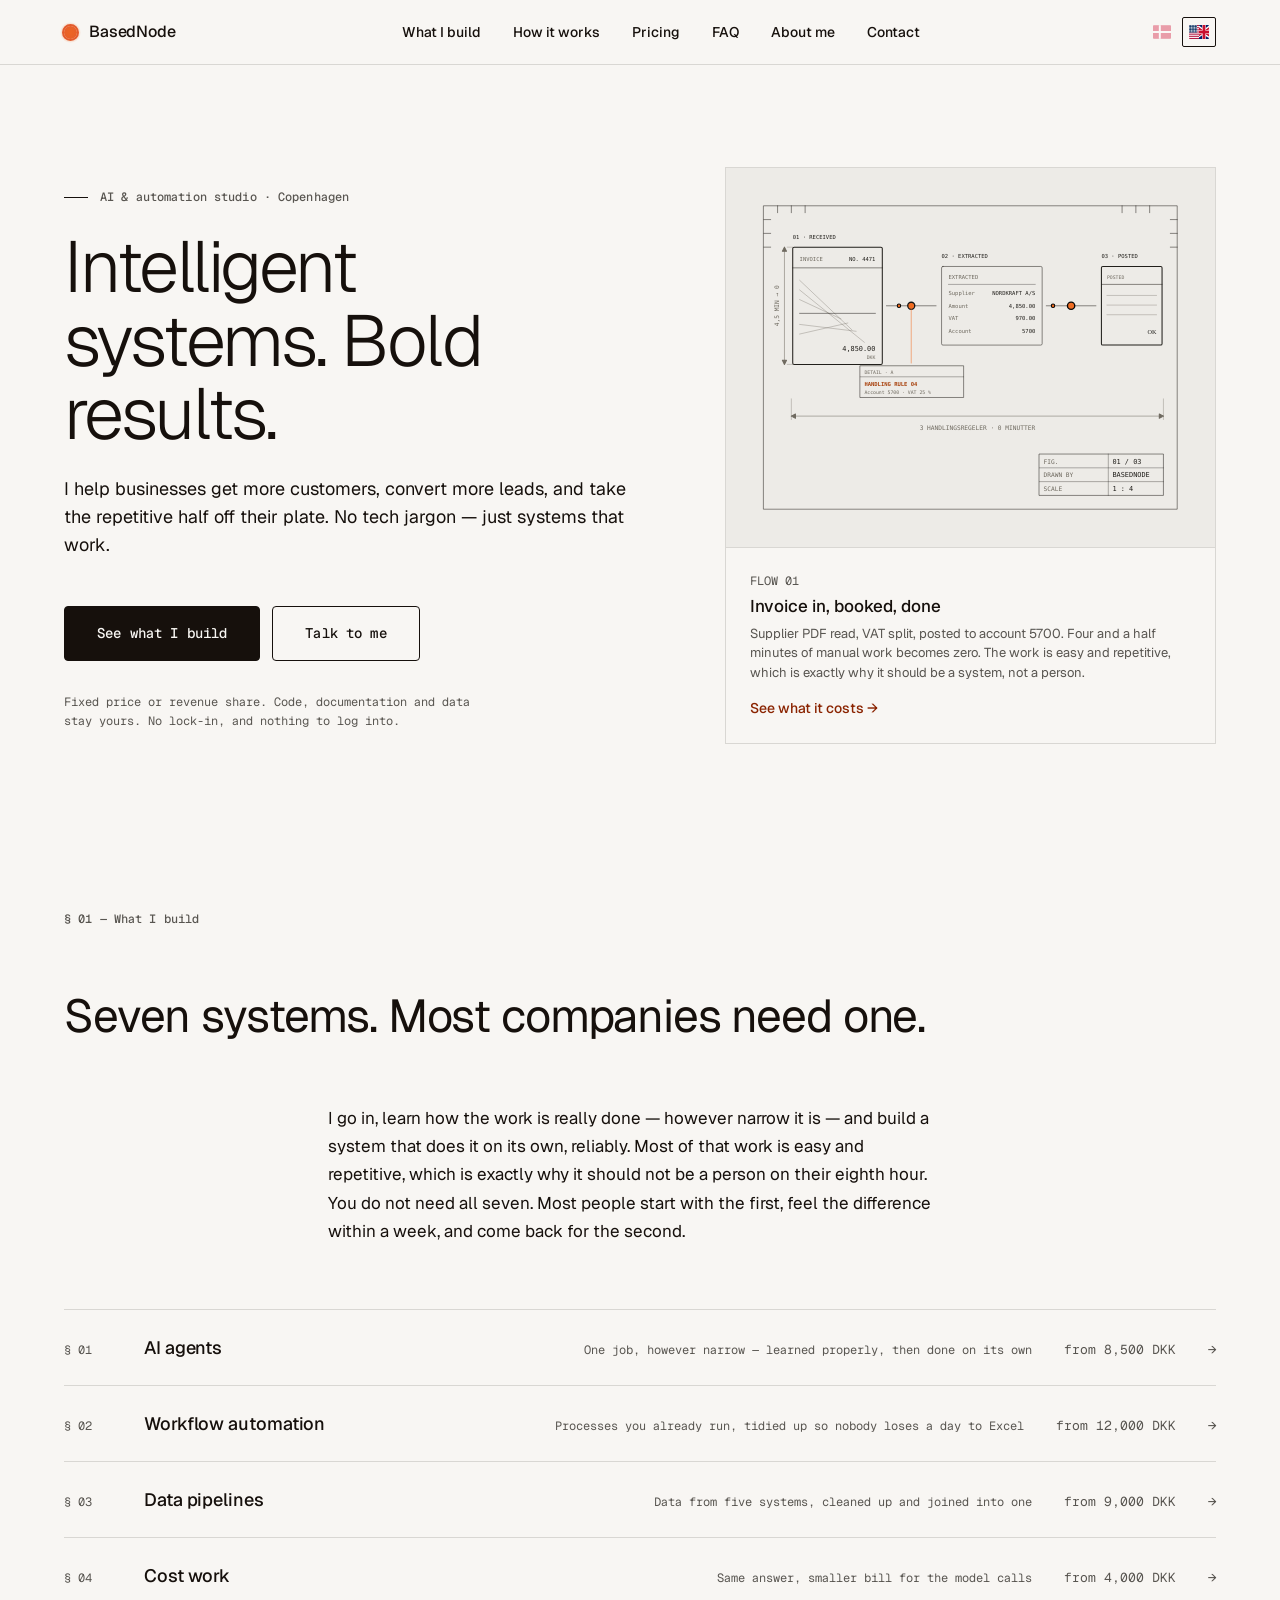
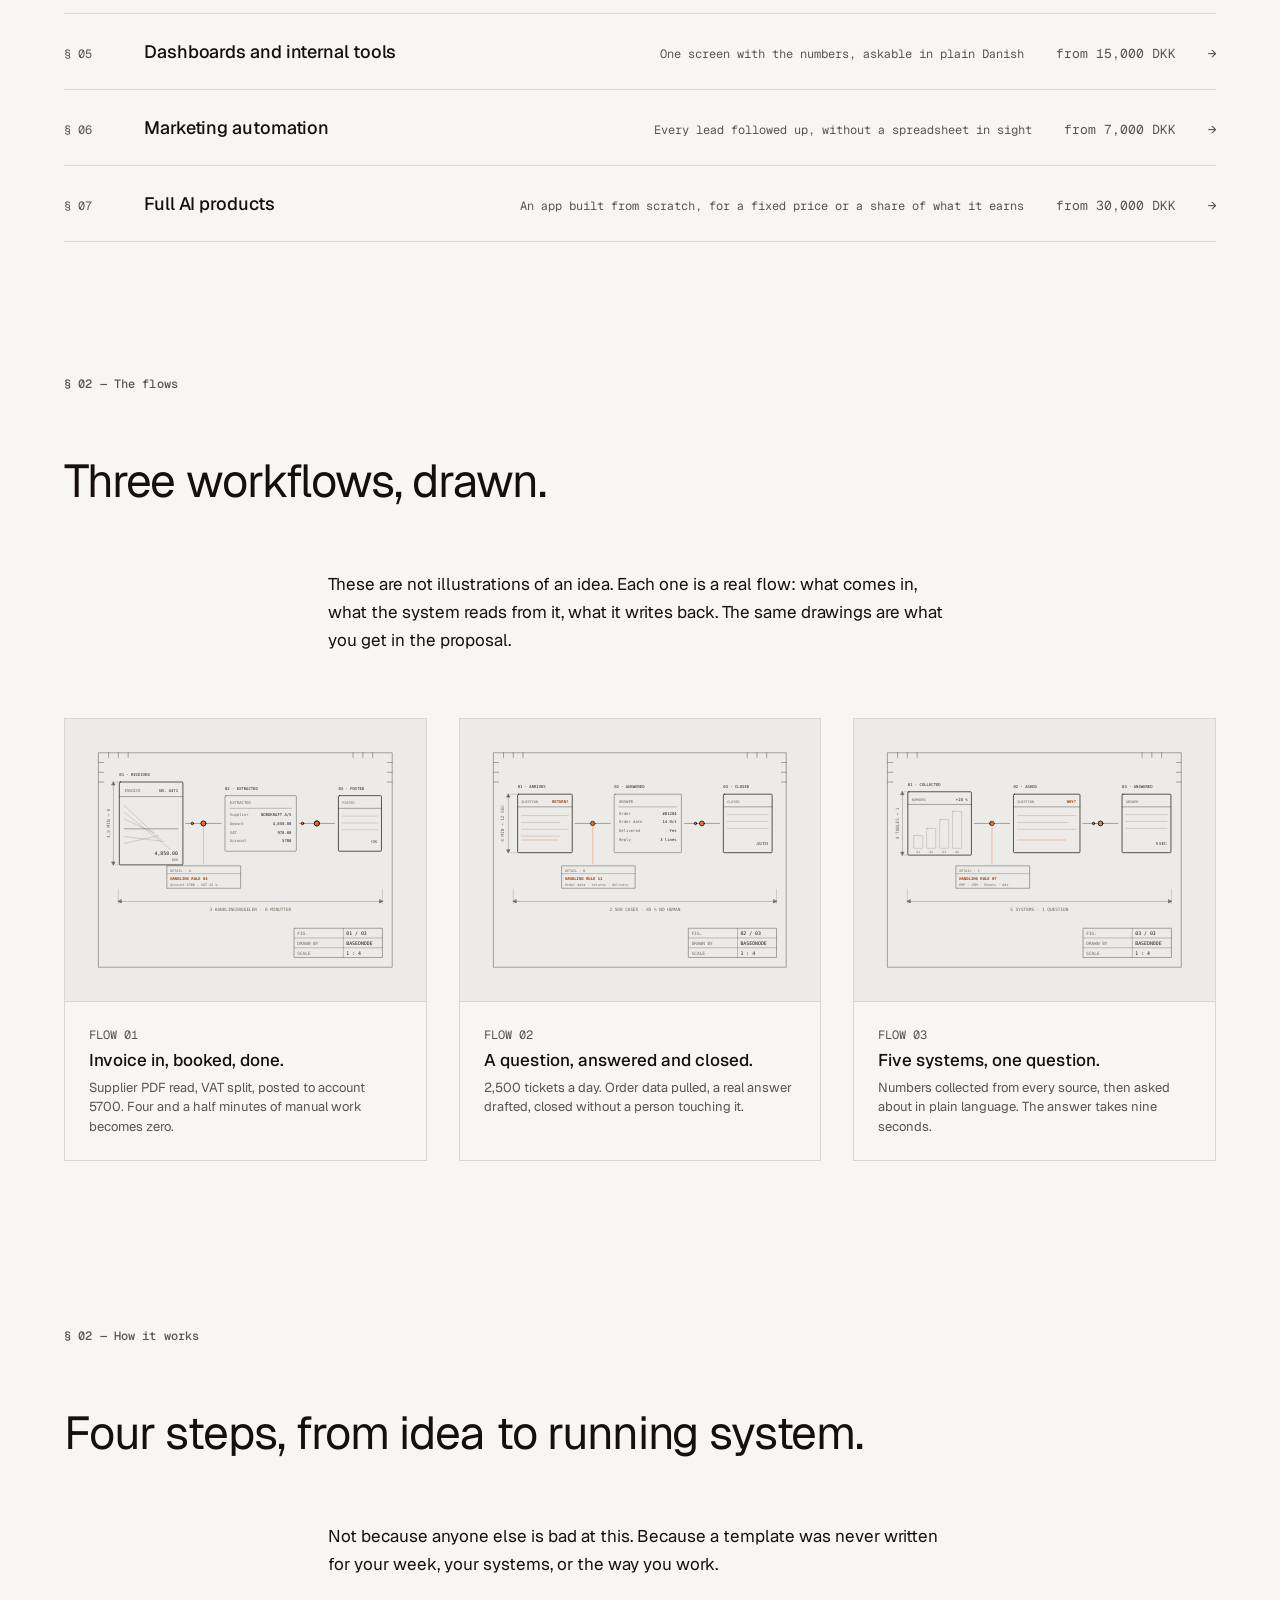
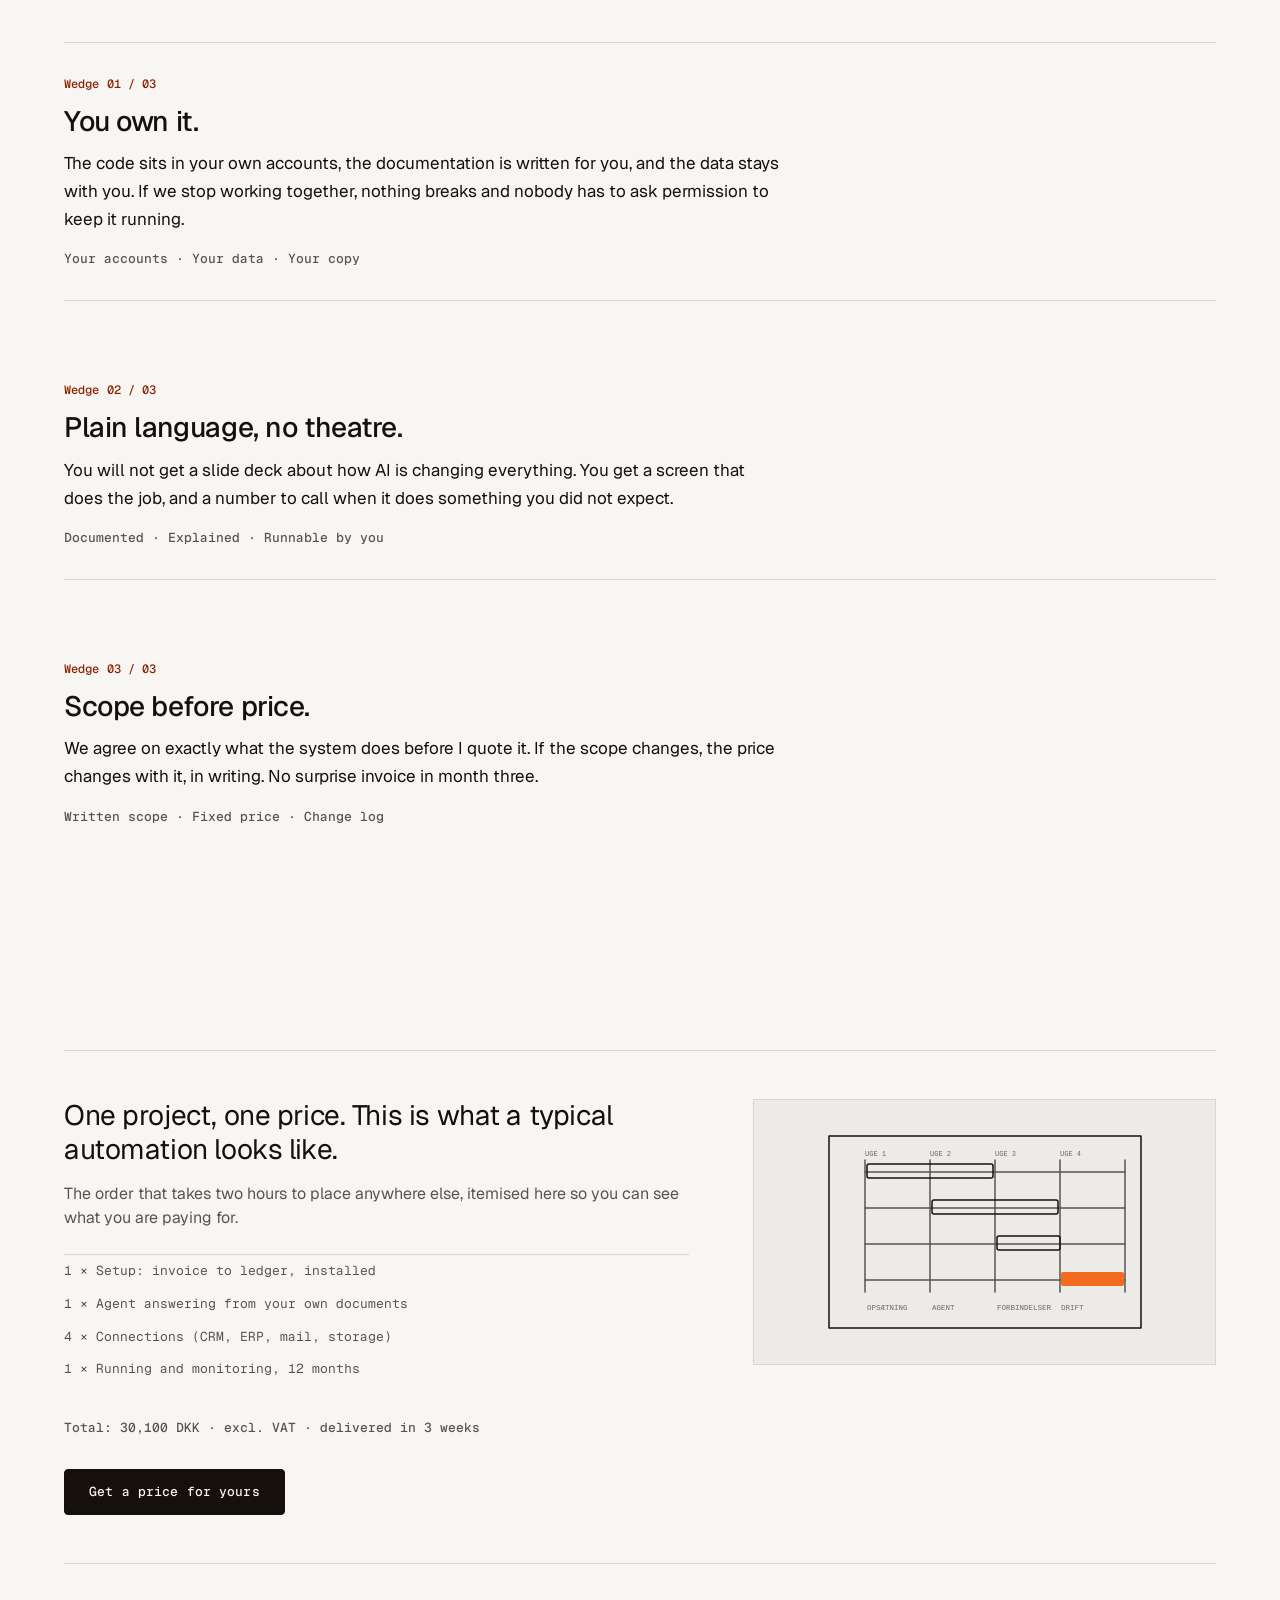
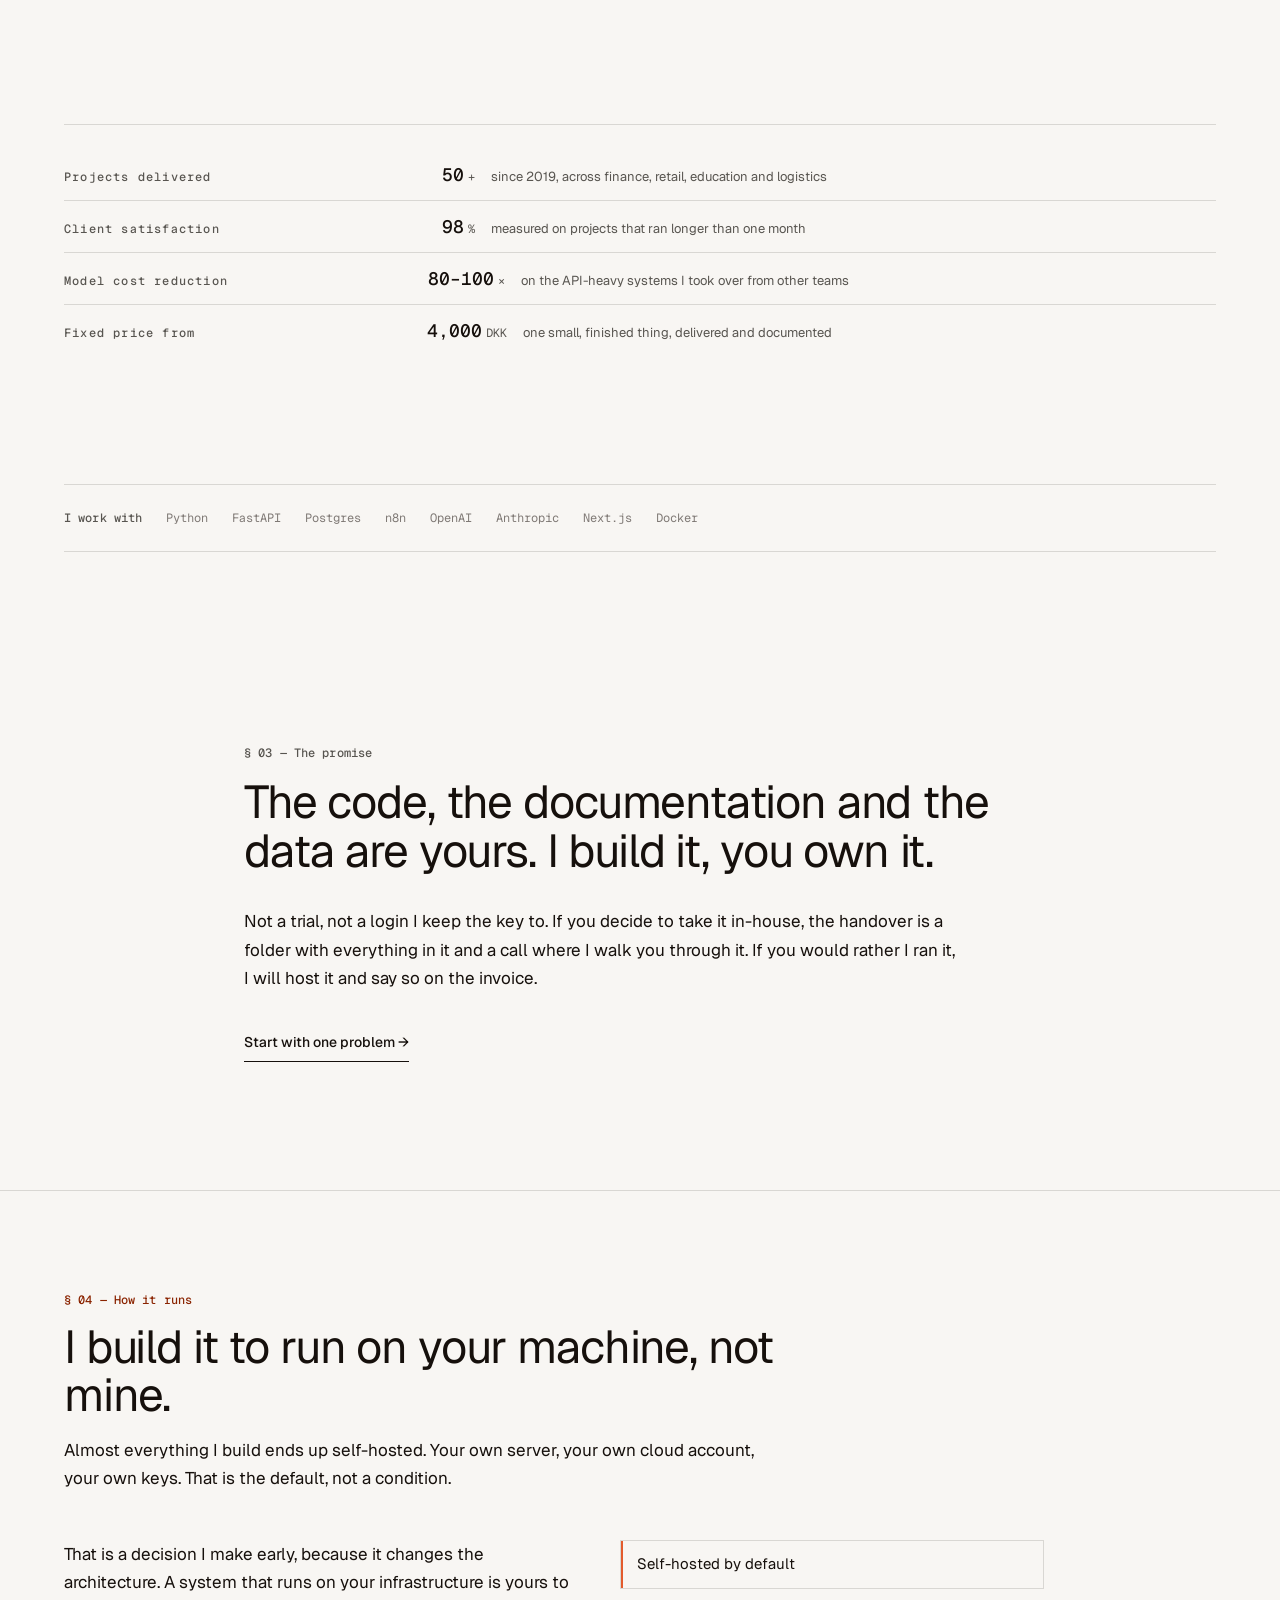
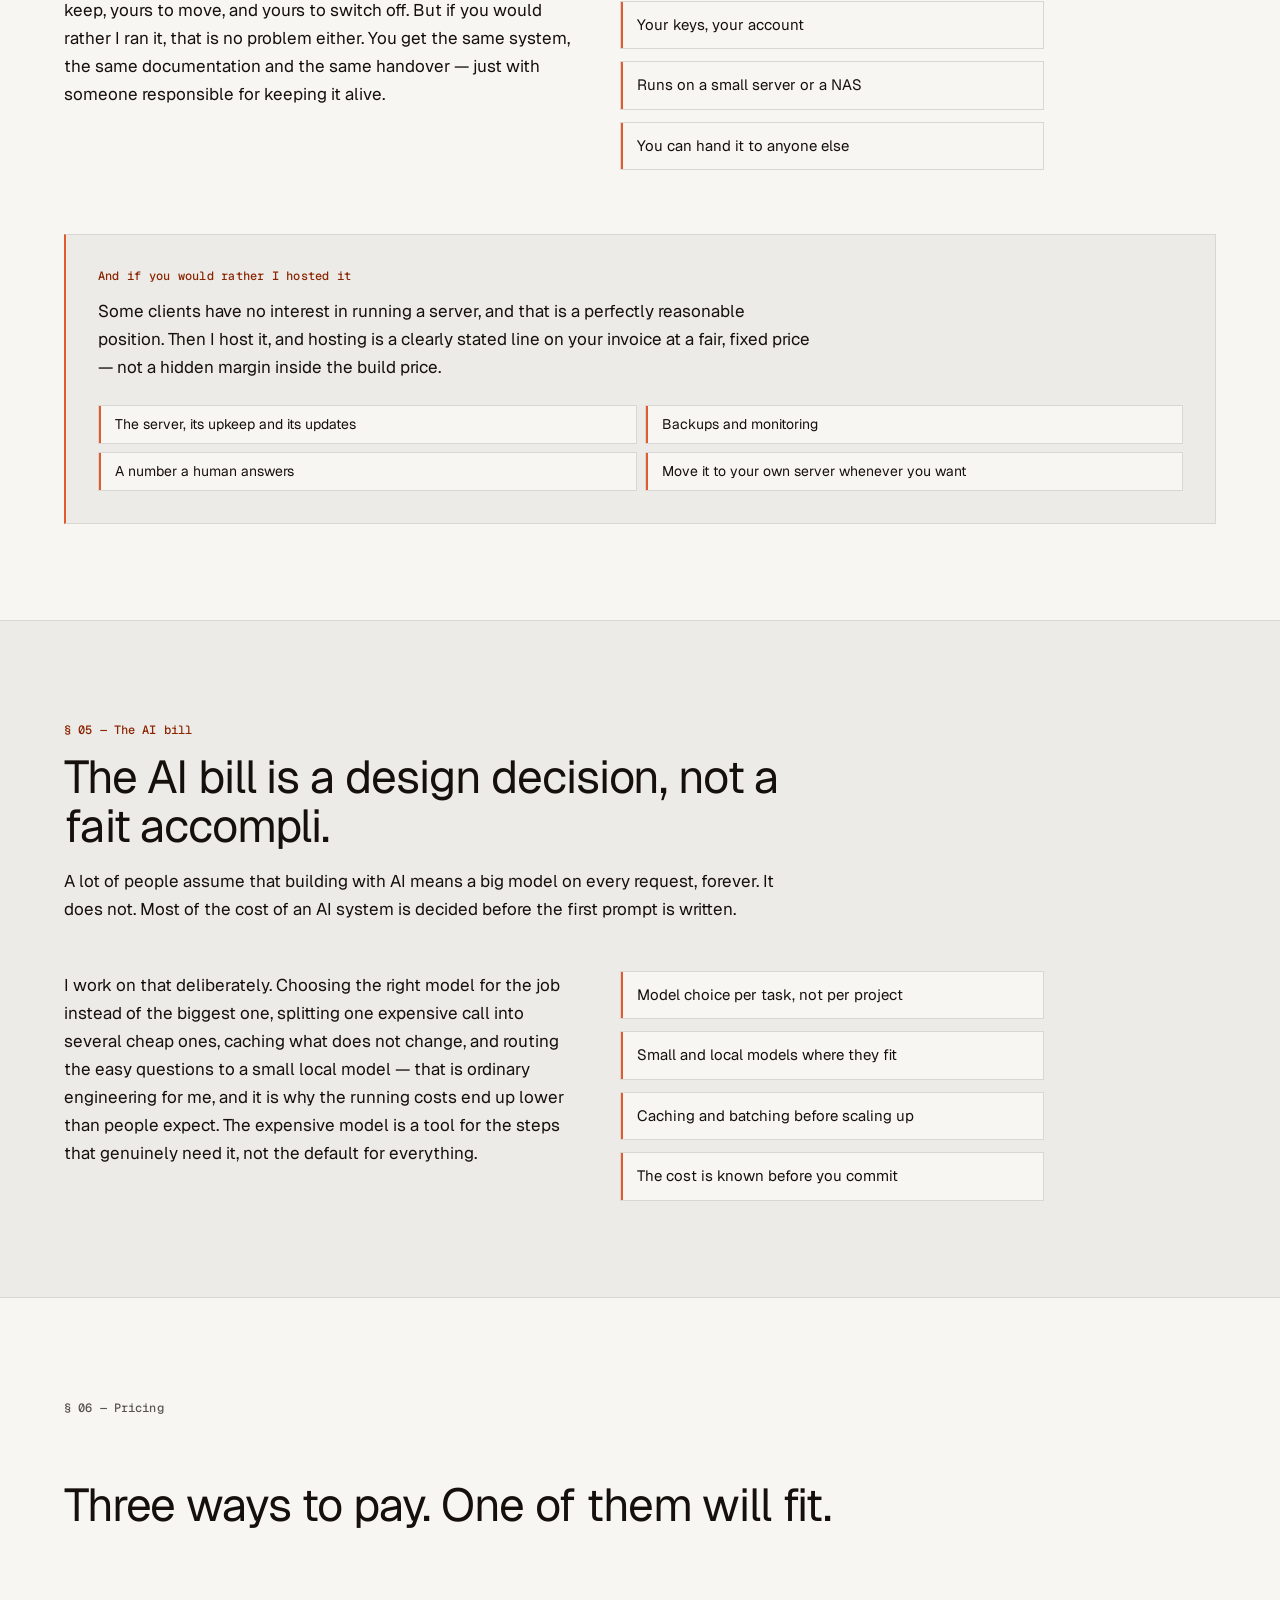
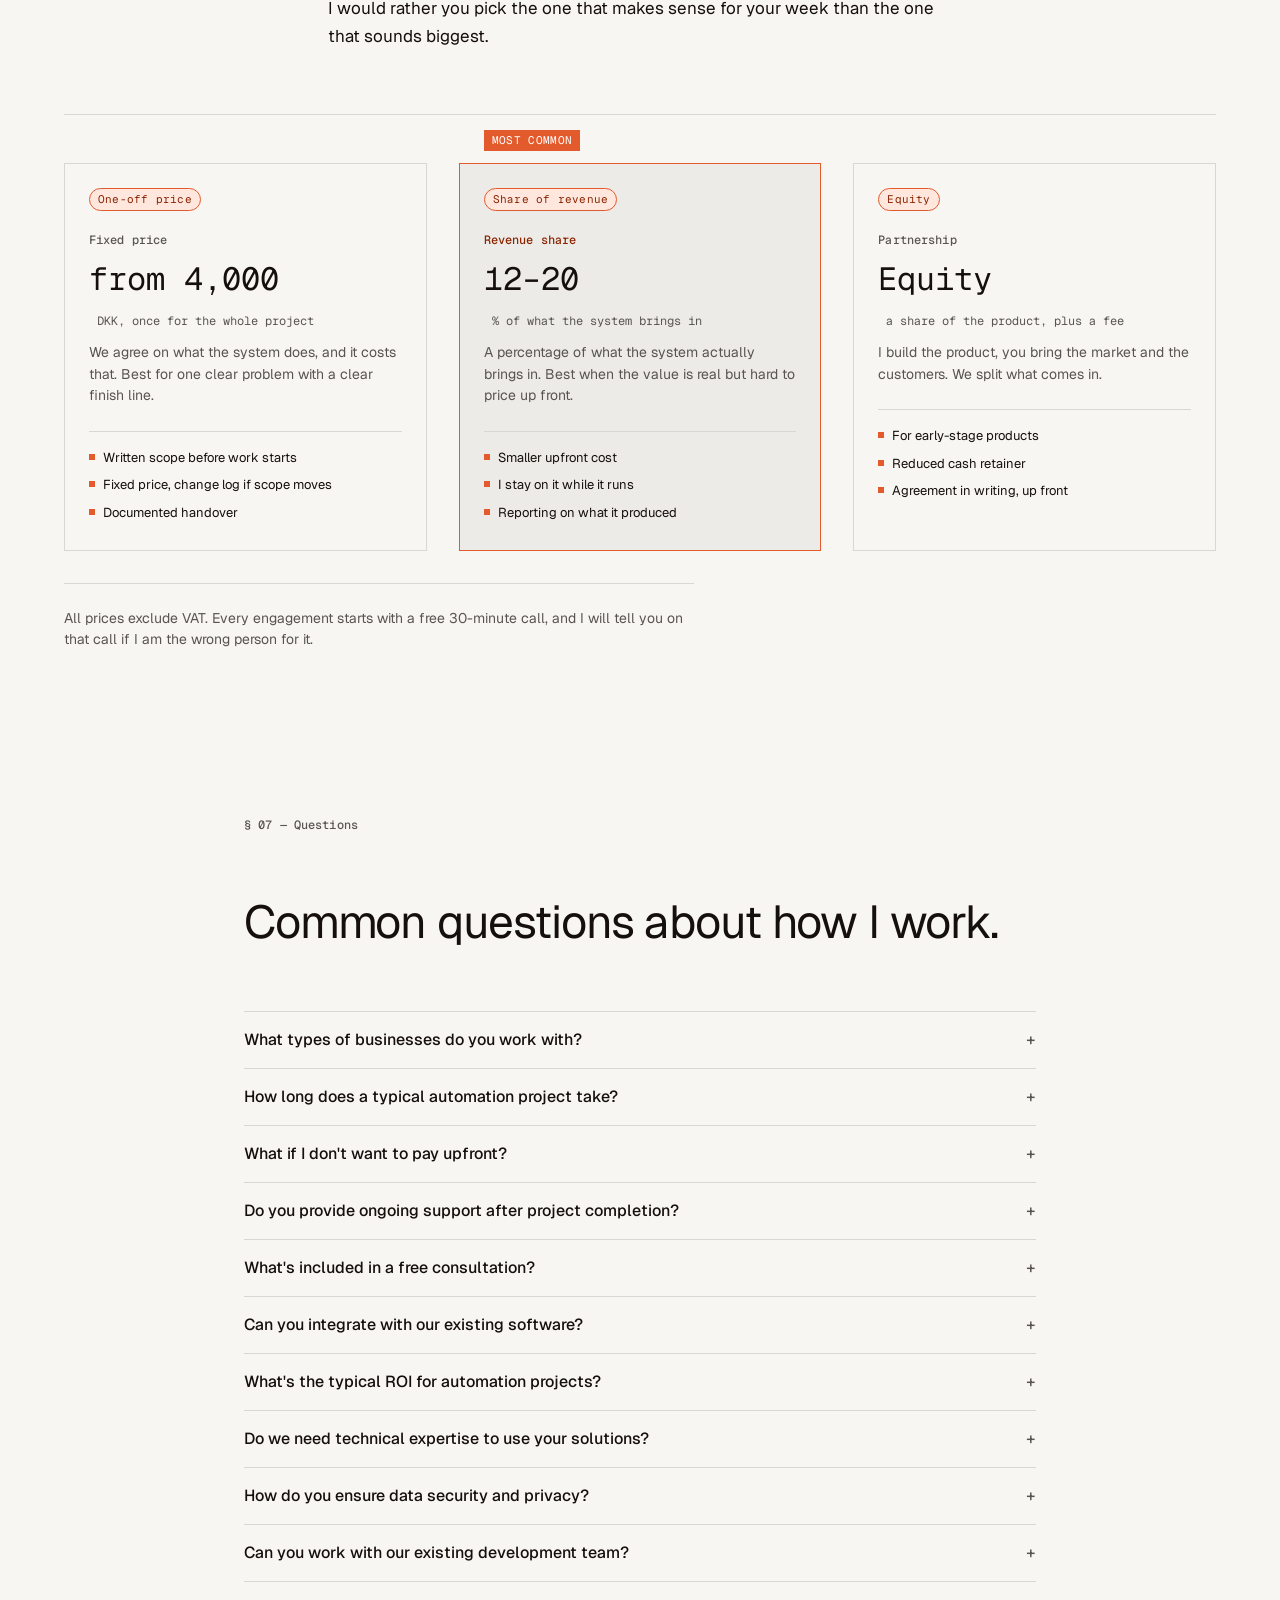
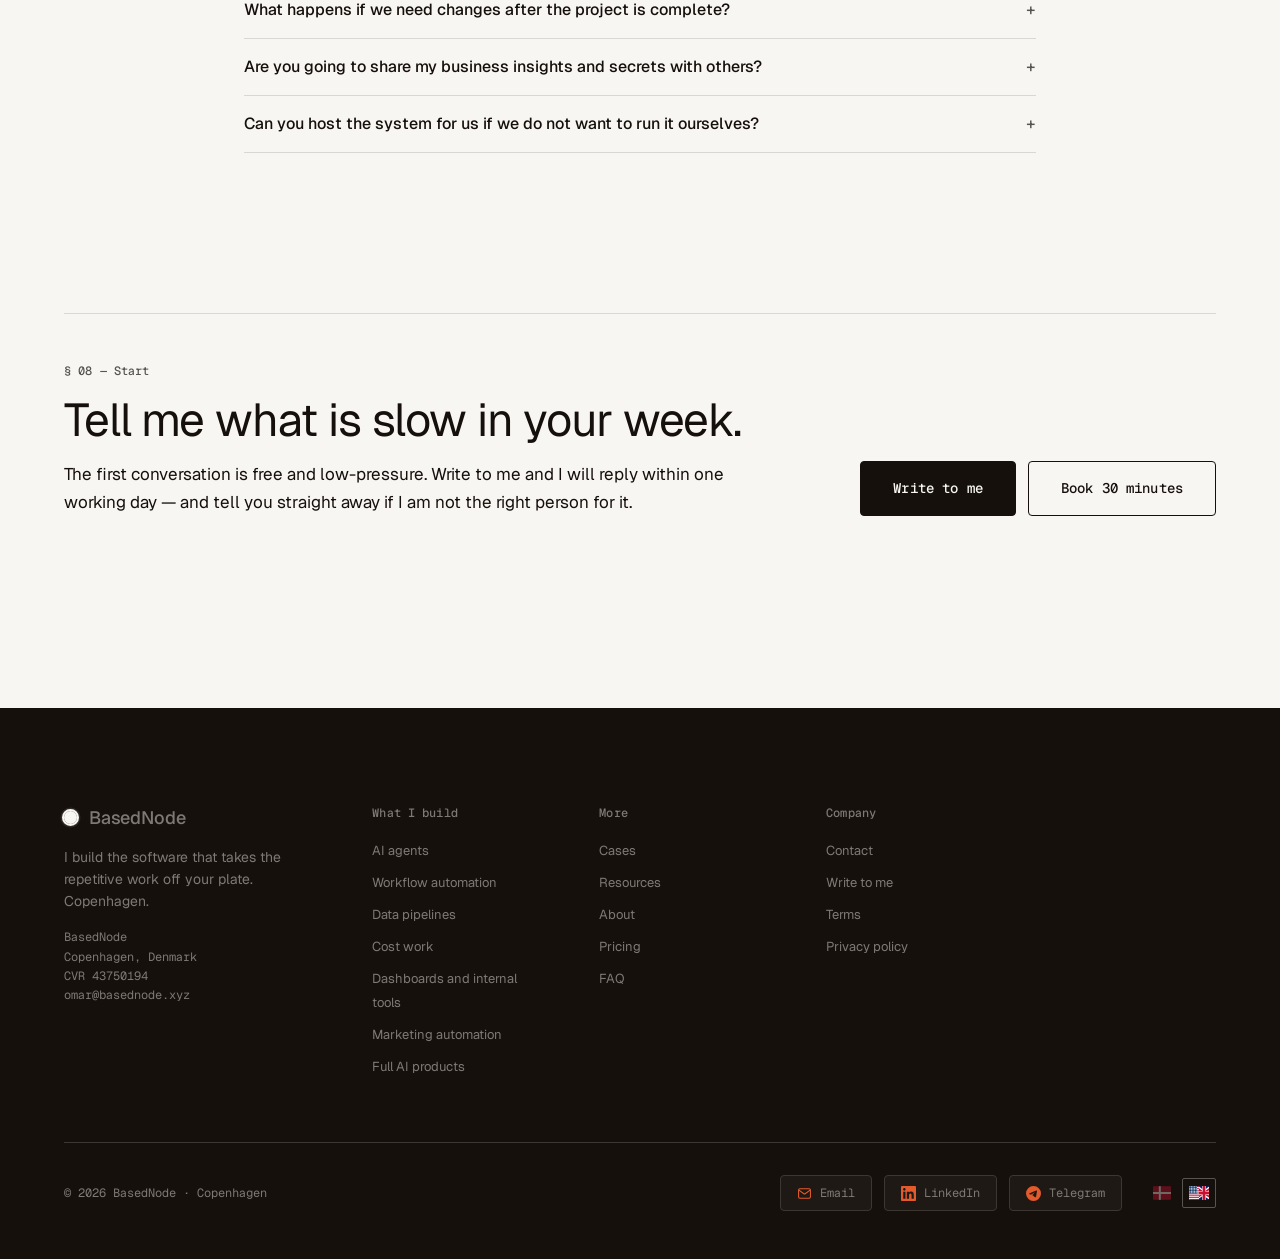
==== commit 0721aee2: "Add hosting-as-an-option to the self-hosting band, new hosting FAQ entry, and fix the Danish platfor" ====
--- a/index.html
+++ b/index.html
@@ -381,7 +381,7 @@
       <div class="container container--narrow">
         <span class="micro-label section-label" data-i18n="s3_label">§ 03 — The promise</span>
         <p class="display-lg pullquote" data-i18n="promise">The code, the documentation and the data are yours. I build it, you own it.</p>
-        <p class="prose" data-i18n="promise_sub">Not a trial, not a rented platform, not a login I keep the key to. If you decide to take it in-house, the handover is a folder with everything in it and a call where I walk you through it.</p>
+        <p class="prose" data-i18n="promise_sub">Not a trial, not a login I keep the key to. If you decide to take it in-house, the handover is a folder with everything in it and a call where I walk you through it. If you would rather I ran it, I will host it and say so on the invoice.</p>
         <p class="pullquote__cta"><a href="#contact" class="btn btn--tertiary" data-i18n="promise_cta">Start with one problem →</a></p>
       </div>
     </section>
@@ -392,15 +392,29 @@
         <div class="claim-band__head">
           <span class="micro-label micro-label--accent" data-i18n="sh_label">§ 04 — How it runs</span>
           <h2 class="display-lg" data-i18n="sh_title">I build it to run on your machine, not mine.</h2>
-          <p class="prose" data-i18n="sh_lead">Almost everything I build ends up self-hosted. Your own server, your own cloud account, your own keys. I do not rent you a platform and bill you for it on the side.</p>
+          <p class="prose" data-i18n="sh_lead">Almost everything I build ends up self-hosted. Your own server, your own cloud account, your own keys. That is the default, not a condition.</p>
         </div>
         <div class="claim-band__body">
-          <p class="prose" data-i18n="sh_body">That is a decision I make early, because it changes the architecture. A system that runs on your infrastructure is yours to keep, yours to move, and yours to switch off. There is no line in my invoice that starts with "platform fee" because there is no platform of mine involved.</p>
+          <p class="prose" data-i18n="sh_body">That is a decision I make early, because it changes the architecture. A system that runs on your infrastructure is yours to keep, yours to move, and yours to switch off. But if you would rather I ran it, that is no problem either. You get the same system, the same documentation and the same handover — just with someone responsible for keeping it alive.</p>
           <ul class="claim-points">
             <li data-i18n="sh_p1">Self-hosted by default</li>
             <li data-i18n="sh_p2">Your keys, your account</li>
             <li data-i18n="sh_p3">Runs on a small server or a NAS</li>
             <li data-i18n="sh_p4">You can hand it to anyone else</li>
+          </ul>
+        </div>
+
+        <!-- The other option, stated as plainly as the first one. -->
+        <div class="host-option">
+          <div class="host-option__head">
+            <span class="micro-label micro-label--accent" data-i18n="sh_host_label">And if you would rather I hosted it</span>
+            <p class="prose" data-i18n="sh_host_body">Some clients have no interest in running a server, and that is a perfectly reasonable position. Then I host it, and hosting is a clearly stated line on your invoice at a fair, fixed price — not a hidden margin inside the build price.</p>
+          </div>
+          <ul class="claim-points claim-points--inline">
+            <li data-i18n="sh_host_p1">The server, its upkeep and its updates</li>
+            <li data-i18n="sh_host_p2">Backups and monitoring</li>
+            <li data-i18n="sh_host_p3">A number a human answers</li>
+            <li data-i18n="sh_host_p4">Move it to your own server whenever you want</li>
           </ul>
         </div>
       </div>
@@ -590,6 +604,10 @@
 The reason I don't disclose which clients I work with, or which solutions I've built, is this: if any of my systems were compromised, or a library or tool I'm building with, knowing my clients would become an attack vector. That's why I take this kind of privacy very seriously.
 
 Call me paranoid — fair.</p>
+          </details>
+          <details class="faq-item" data-reveal="1">
+            <summary data-i18n="faq13_q">Can you host the system for us if we do not want to run it ourselves?</summary>
+            <p data-i18n="faq13_a">Yes, and it is a normal part of the work. I host it on infrastructure I maintain, keep it patched and backed up, and put it on your invoice as a clearly stated line at a fair fixed price. You are never paying a hidden margin inside the build price, and you can move the system to your own server at any point without losing anything.</p>
           </details>
         </div>
       </div>
--- a/styles.css
+++ b/styles.css
@@ -3611,3 +3611,38 @@
     align-items: start;
   }
 }
+
+/* The hosting option. It sits inside the self-hosting band rather than
+   on its own, because it is the counterpart to it — a reader who has
+   just been told "your machine, not mine" should meet the alternative
+   before they decide, not after they email. */
+.host-option {
+  margin-top: var(--space-10);
+  padding: var(--space-6);
+  border: var(--e-hairline);
+  border-left: 2px solid var(--accent);
+  background: var(--paper-faint);
+  display: grid;
+  gap: var(--space-5);
+}
+.host-option__head {
+  display: grid;
+  gap: var(--space-3);
+}
+.host-option__head .micro-label {
+  letter-spacing: 0.02em;
+}
+.claim-points--inline {
+  display: grid;
+  grid-template-columns: 1fr;
+  gap: var(--space-2);
+}
+.claim-points--inline li {
+  padding: var(--space-2) var(--space-4);
+  font-size: 0.875rem;
+}
+@media (min-width: 760px) {
+  .claim-points--inline {
+    grid-template-columns: 1fr 1fr;
+  }
+}
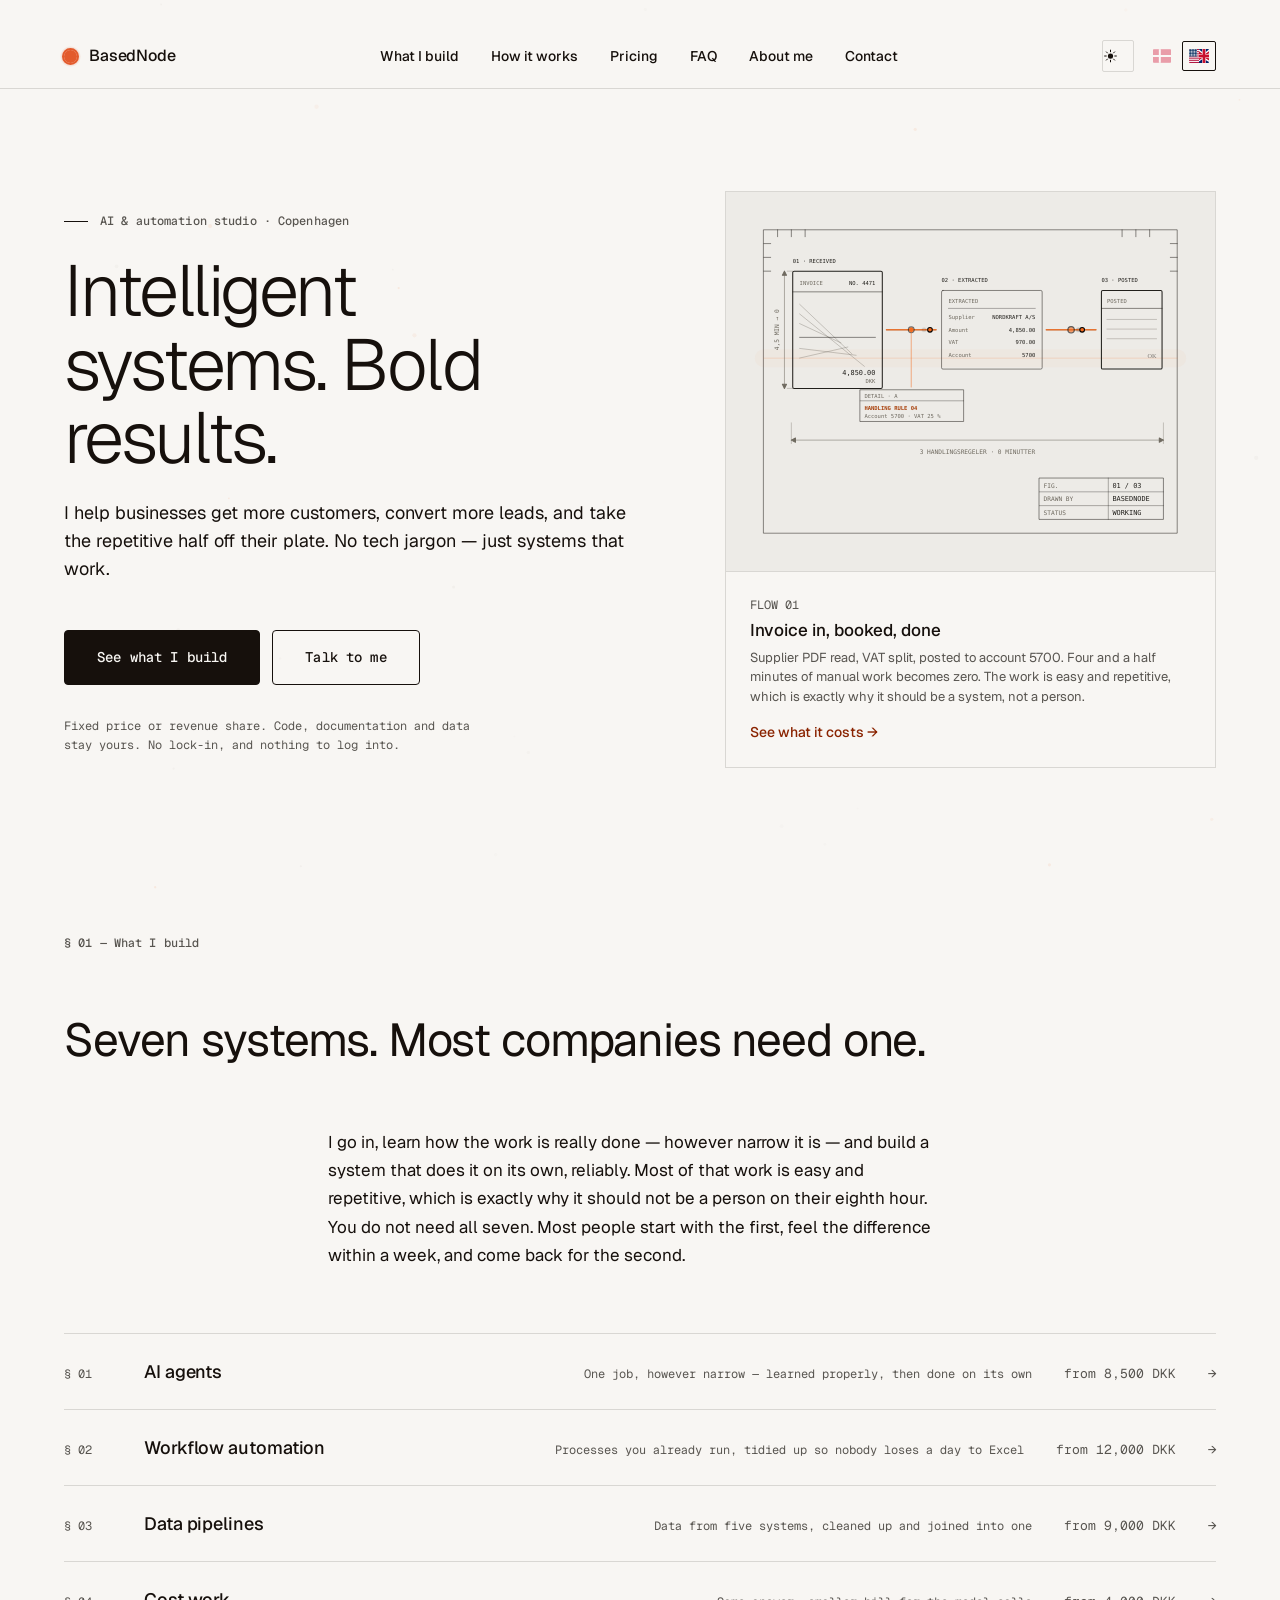
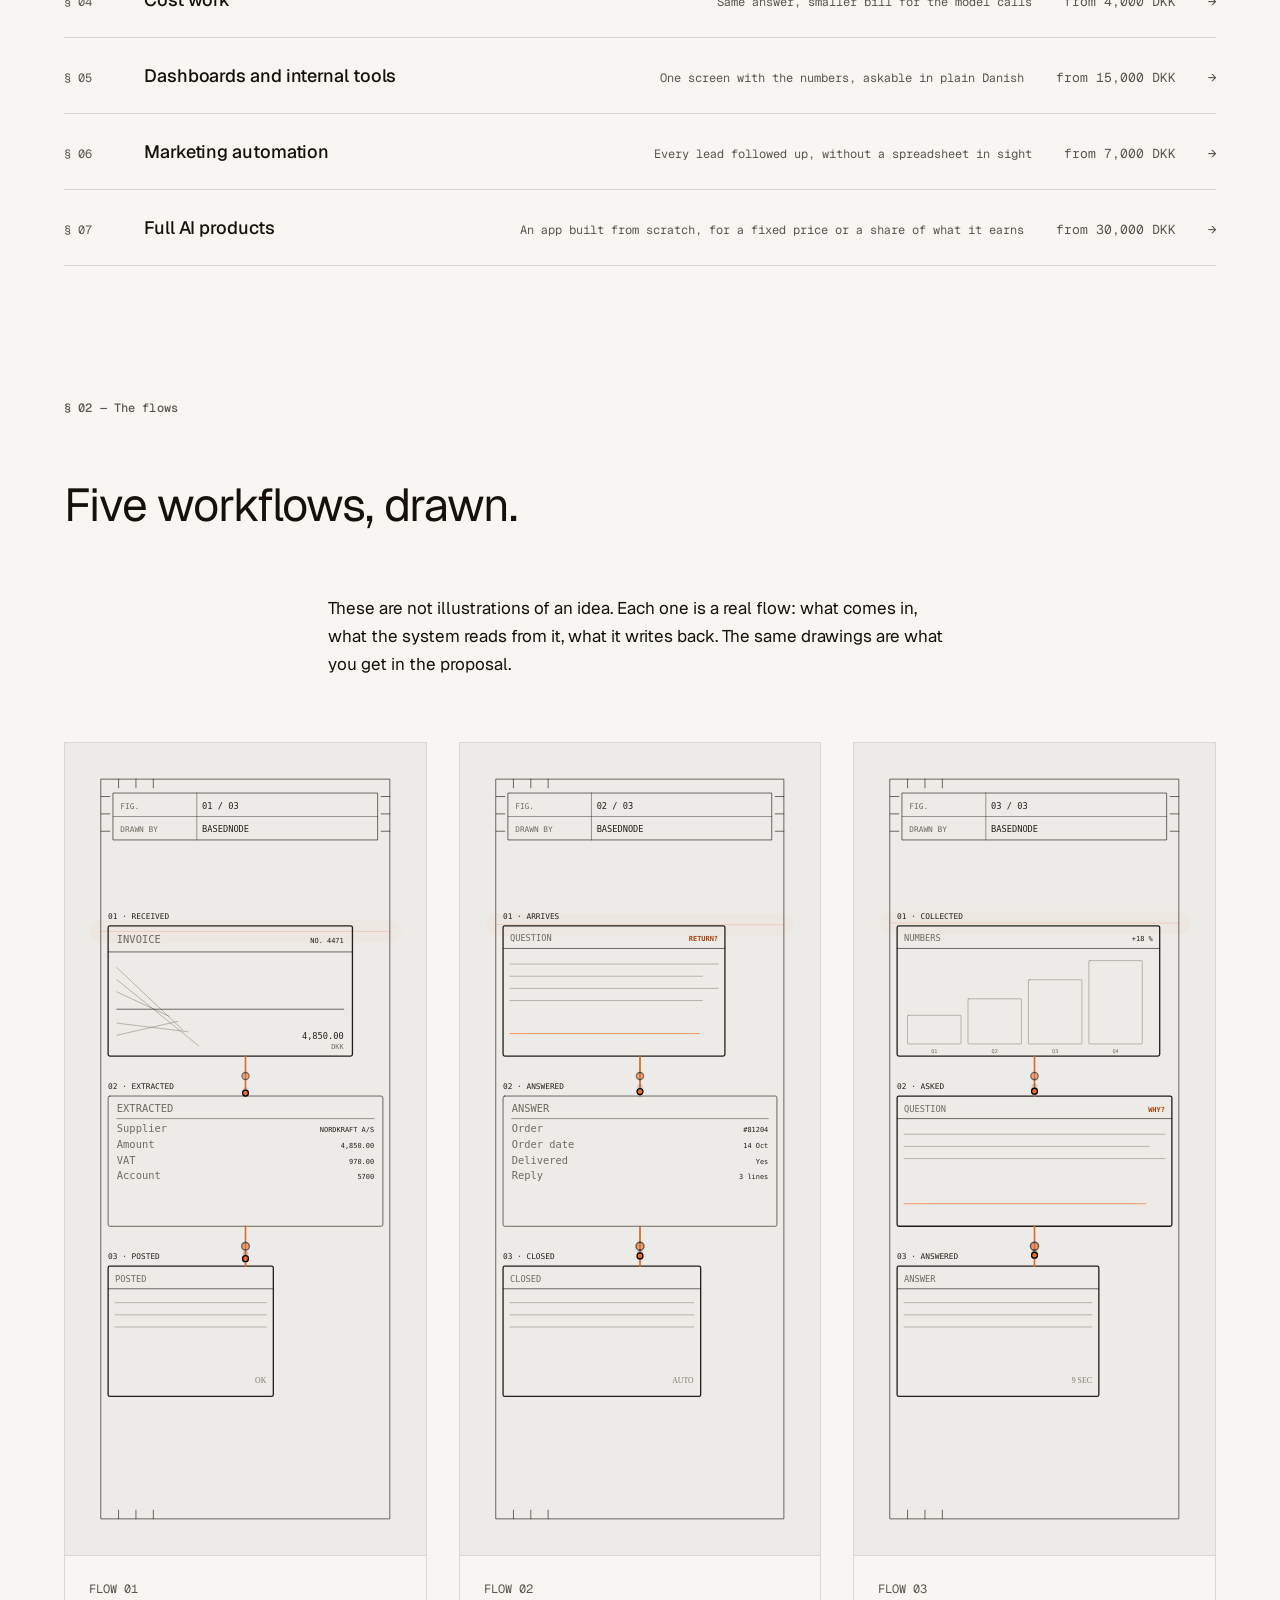
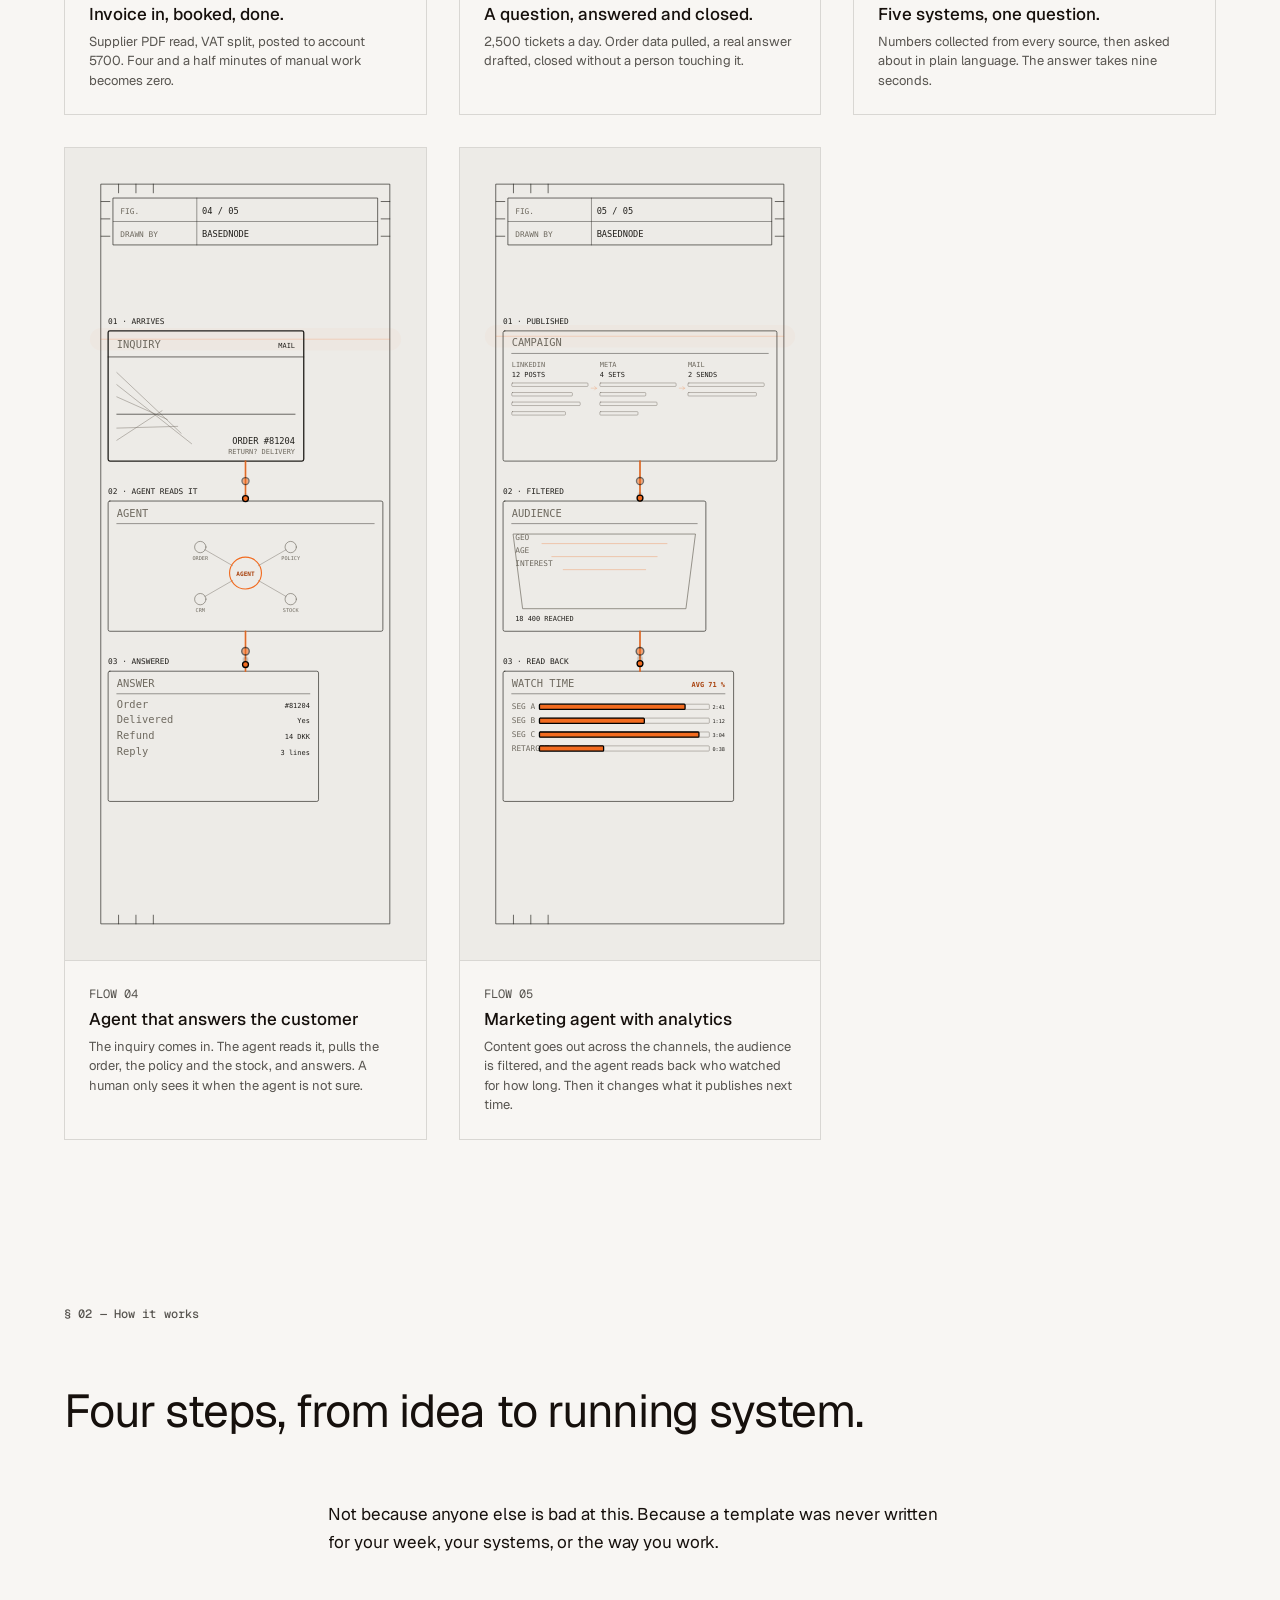
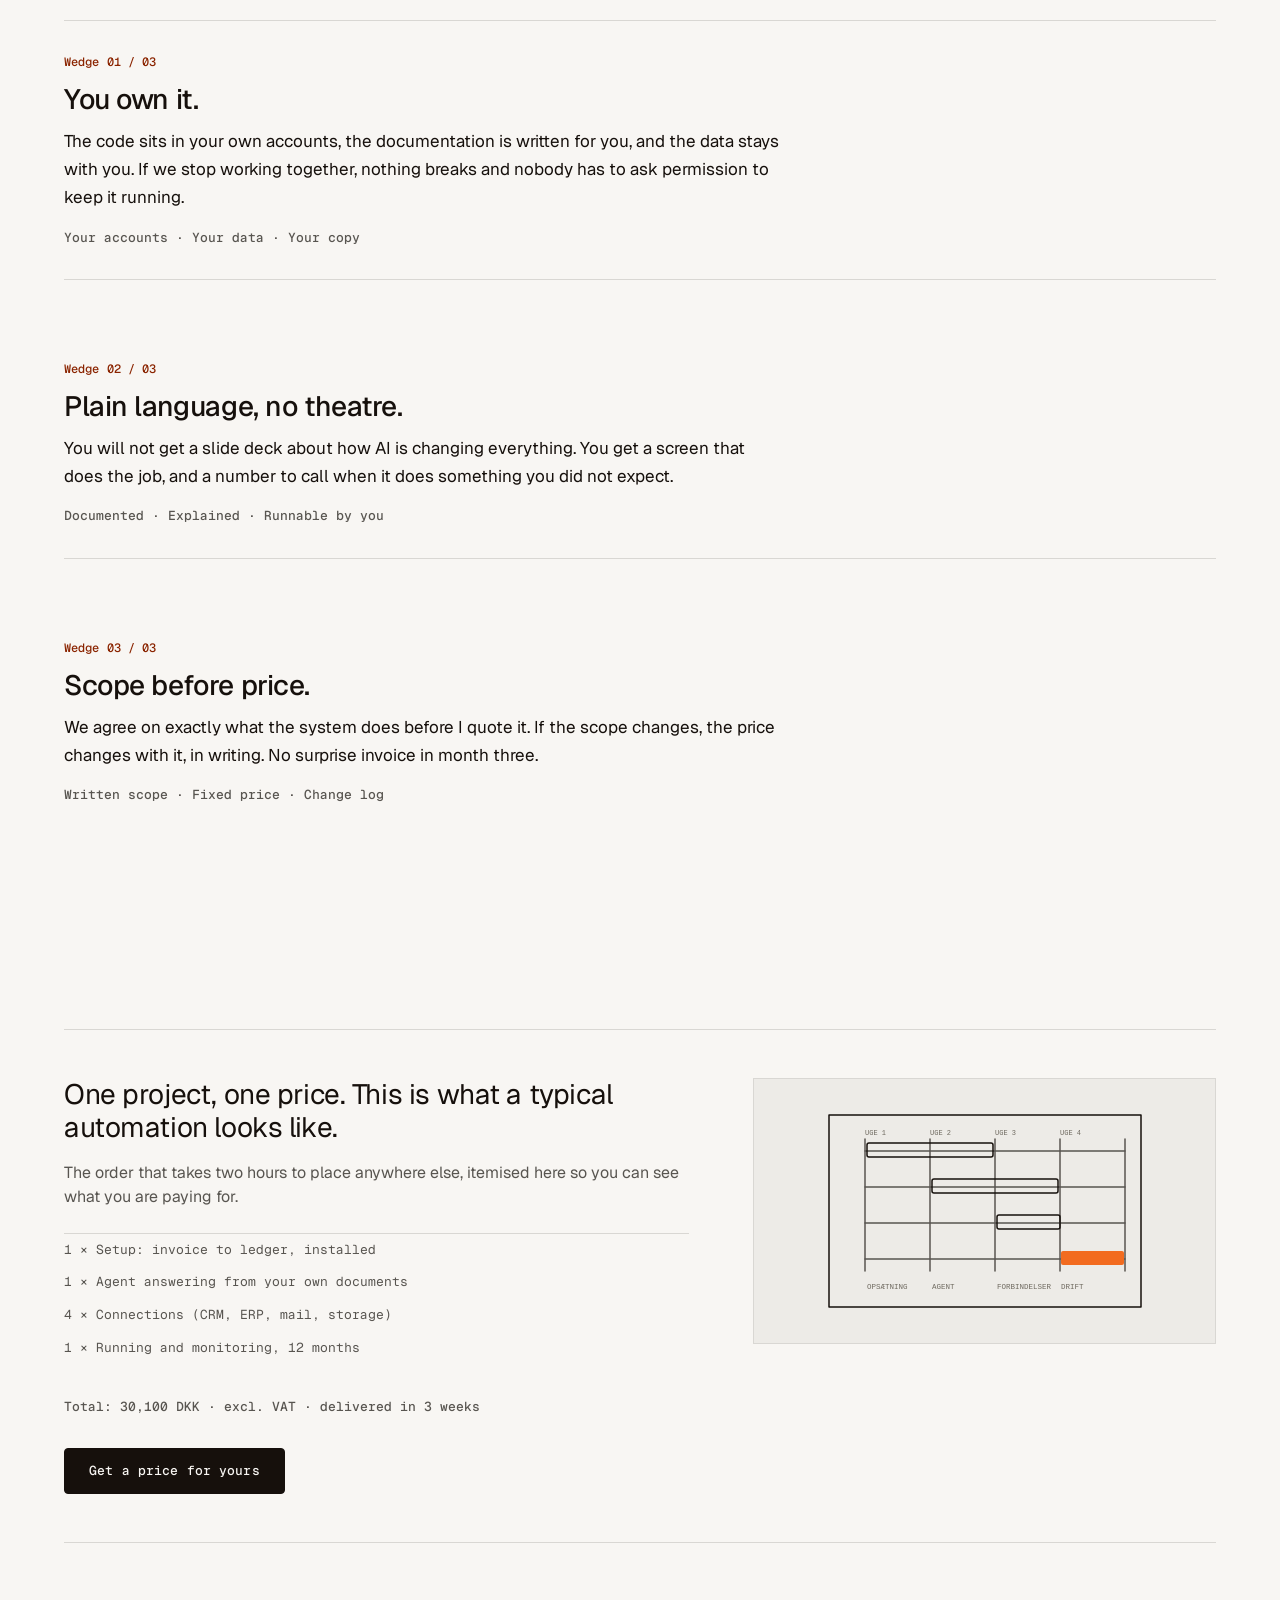
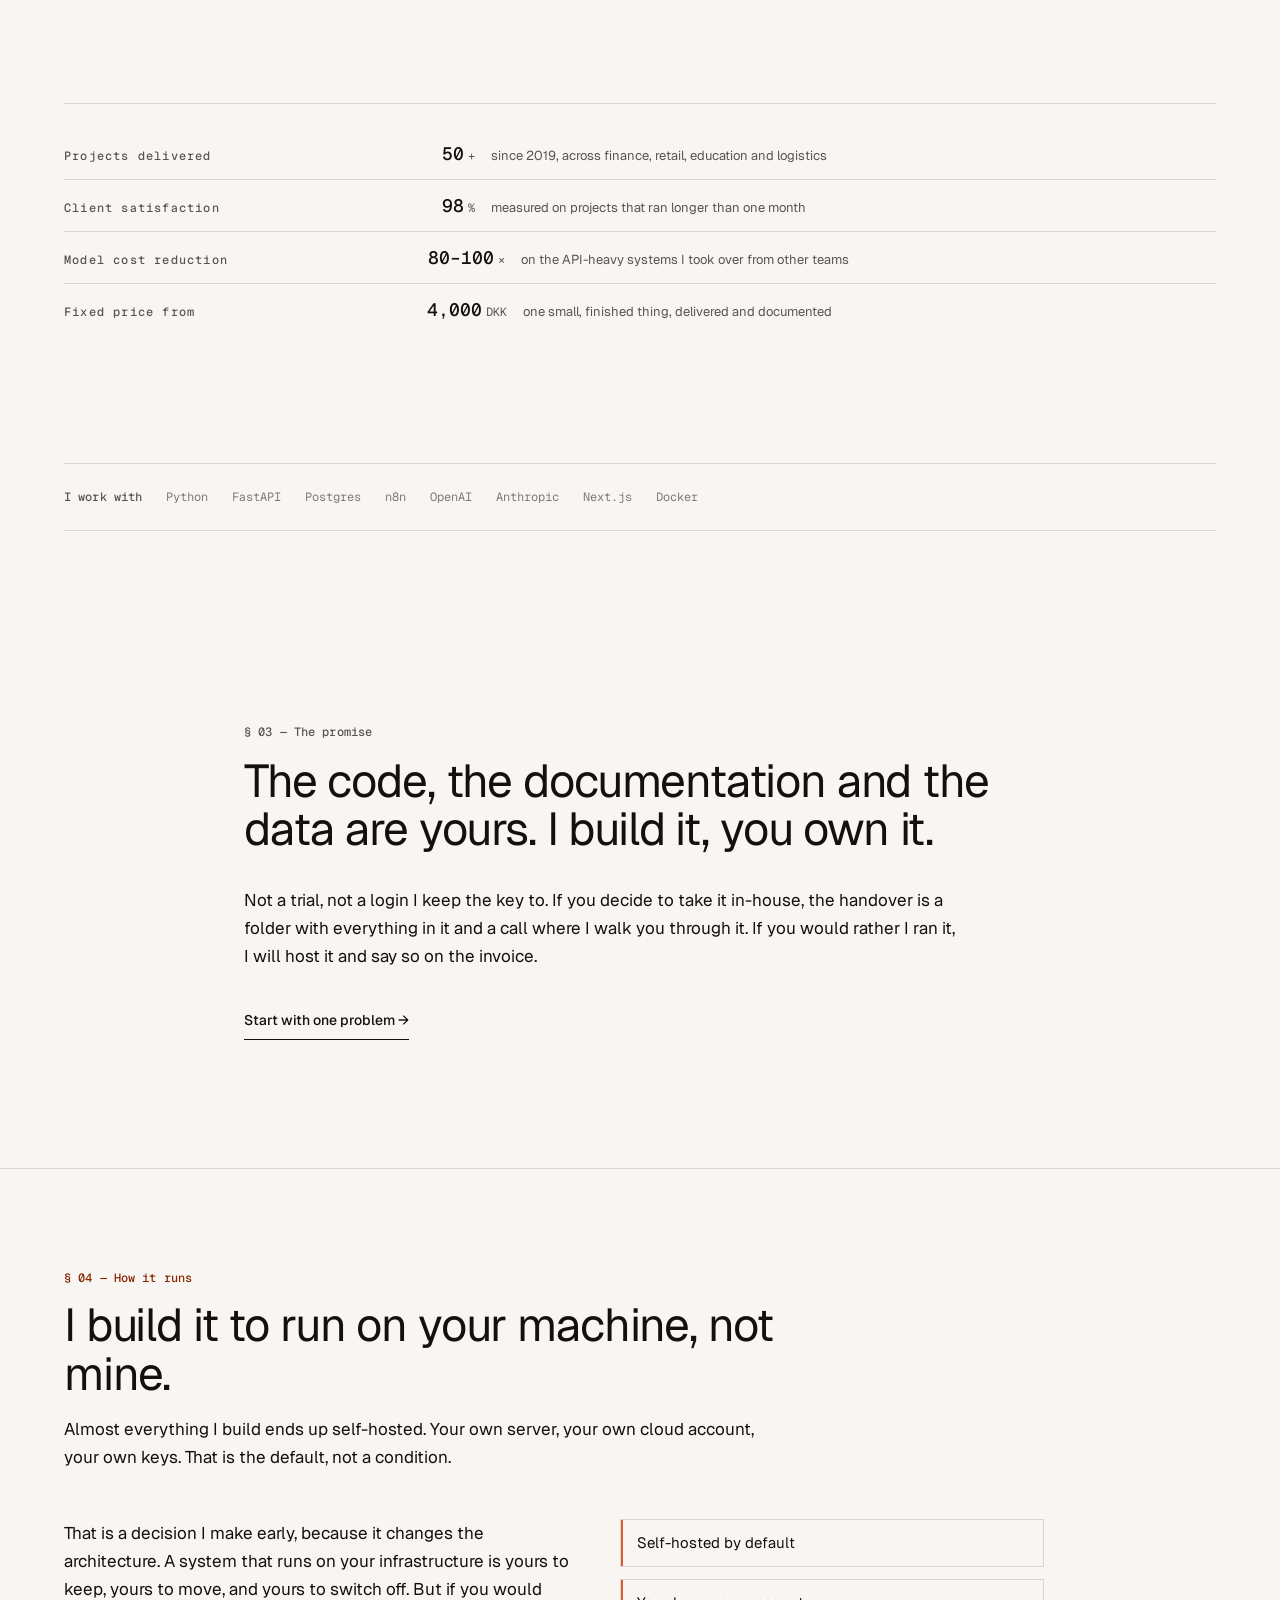
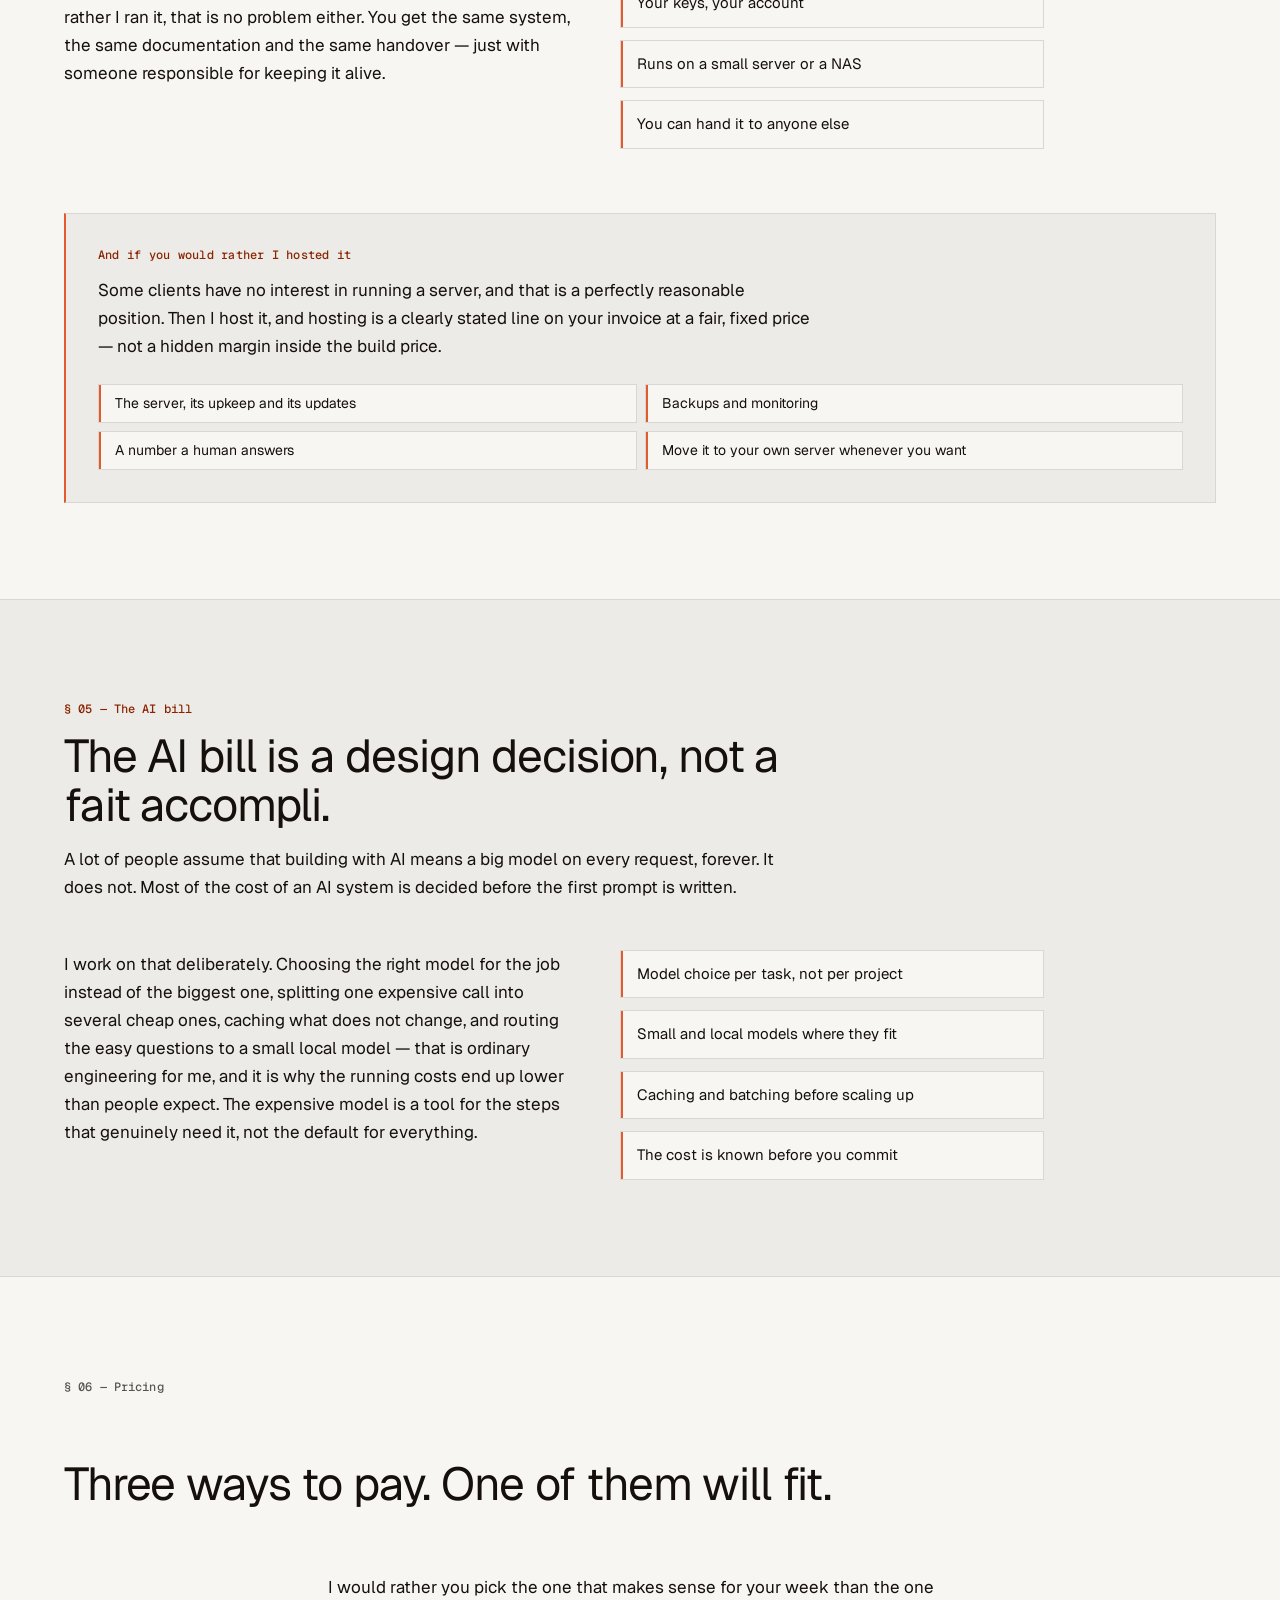
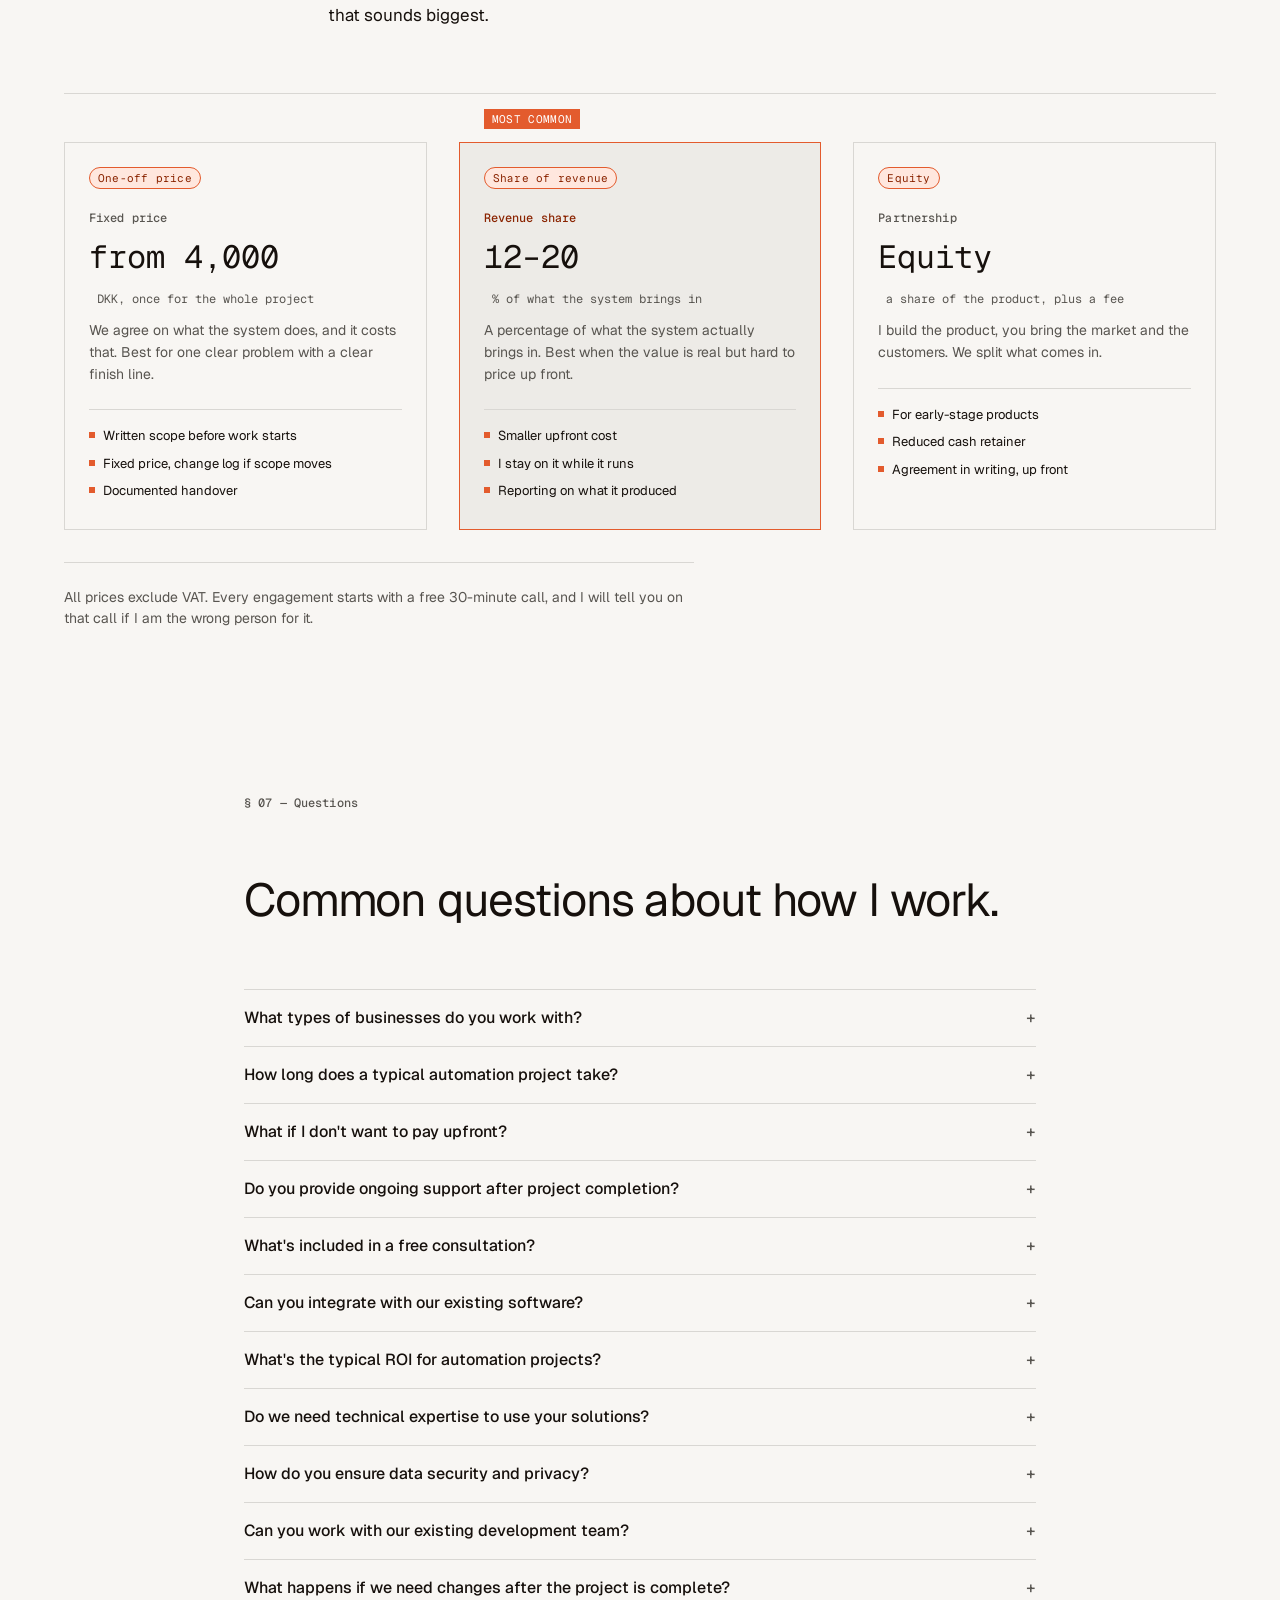
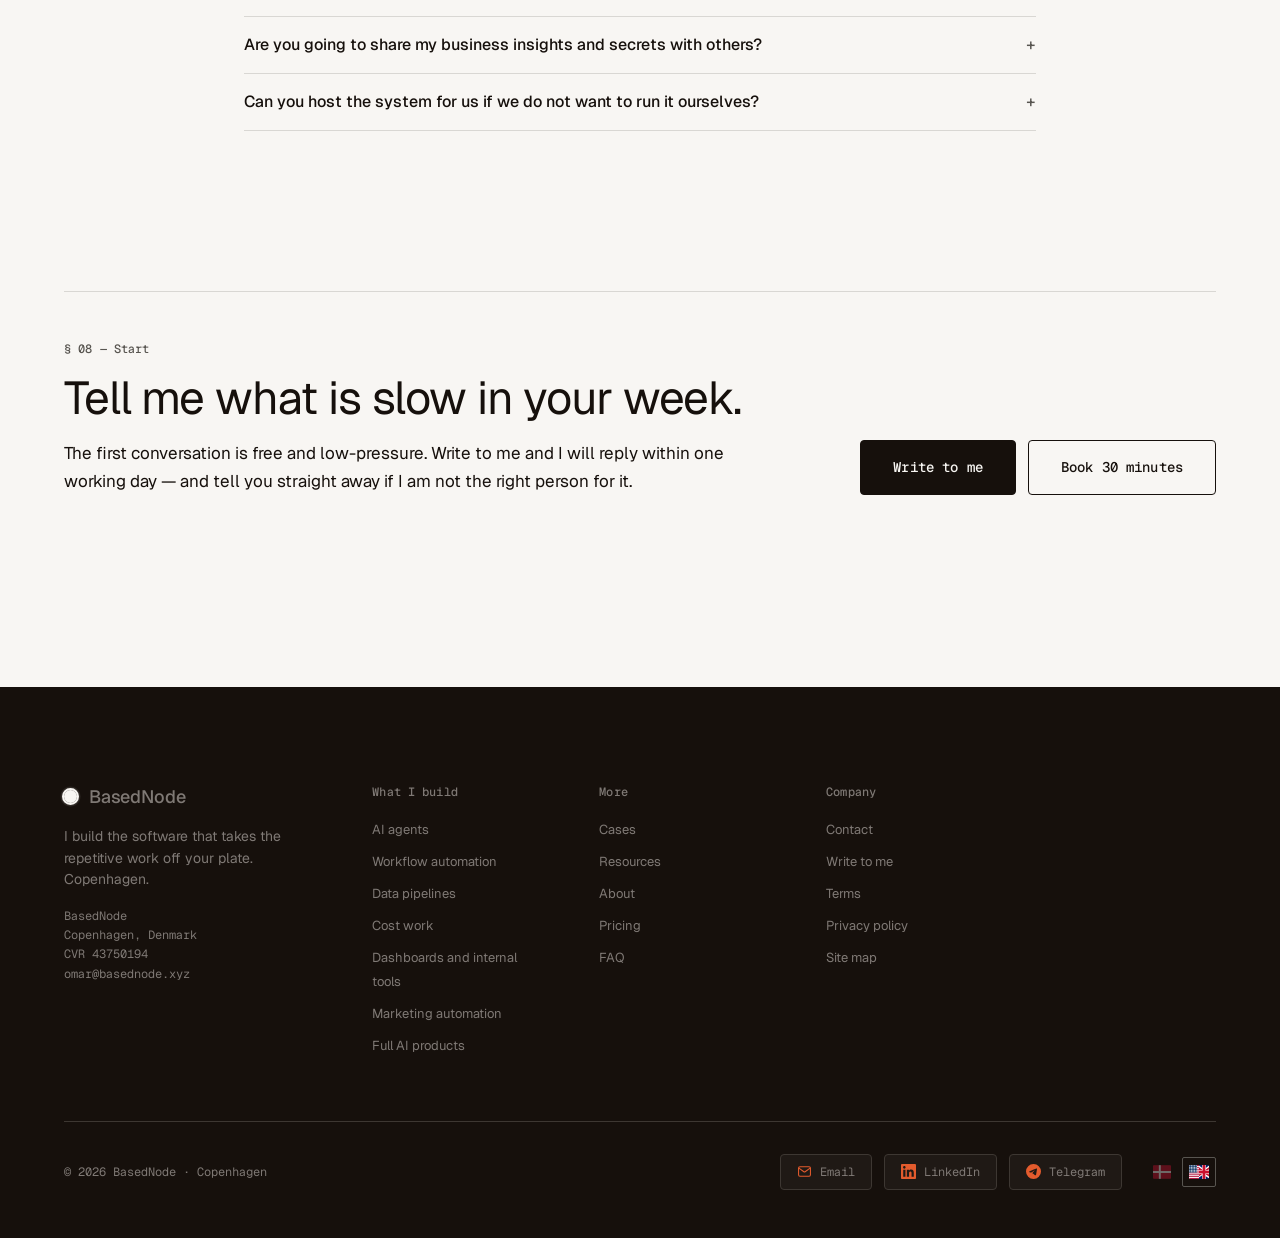
==== commit 9719396c: "Add five flow drawings with visible animation and mobile variants; light/dark mode; particle backgro" ====
--- a/index.html
+++ b/index.html
@@ -35,10 +35,33 @@
       window.__bnRevealFallback = setTimeout(function () {
         d.classList.add("reveal-all");
       }, 4000);
+
+      /* Set the theme BEFORE the body renders. If this waits for
+         app.js, a reader on a dark desktop sees a flash of the light
+         theme on every page load — the classic theme bug. The stored
+         preference wins; without one, the operating system decides. */
+      try {
+        var stored = localStorage.getItem("bn-theme");
+        if (!stored) {
+          stored = window.matchMedia && window.matchMedia("(prefers-color-scheme: dark)").matches
+            ? "dark" : "light";
+        }
+        d.setAttribute("data-theme", stored);
+        var meta = document.querySelector('meta[name="theme-color"]');
+        if (meta) meta.setAttribute("content", stored === "dark" ? "#1A1917" : "#F8F6F2");
+      } catch (e) {
+        d.setAttribute("data-theme", "light");
+      }
     })();
   </script>
 </head>
 <body data-page="home">
+
+  <!-- The ambient particle field. The same idea as basednode.xyz: a
+       fixed canvas behind the content, drifting slowly. It is
+       decorative, so it is hidden from assistive technology and it
+       stops itself when the reader has asked for less motion. -->
+  <canvas id="bn-particles" aria-hidden="true"></canvas>
 
   <a class="skip-to-content" href="#main" data-i18n="skip_to_content">Skip to content</a>
 
@@ -57,6 +80,24 @@
           <li><a href="contact" data-i18n="contact">Contact</a></li></ul>
       </nav>
       <div class="topnav__actions">
+        <button class="theme-toggle" type="button" id="themeToggle" aria-pressed="false" aria-label="Switch to dark mode">
+          <svg class="theme-toggle__icon theme-toggle__icon--sun" viewBox="0 0 24 24" aria-hidden="true" focusable="false">
+            <circle cx="12" cy="12" r="4.2" fill="currentColor" stroke="none"/>
+            <g stroke="currentColor" stroke-width="1.6" stroke-linecap="round">
+              <line x1="12" y1="2.6" x2="12" y2="5.2"/>
+              <line x1="12" y1="18.8" x2="12" y2="21.4"/>
+              <line x1="2.6" y1="12" x2="5.2" y2="12"/>
+              <line x1="18.8" y1="12" x2="21.4" y2="12"/>
+              <line x1="5.4" y1="5.4" x2="7.2" y2="7.2"/>
+              <line x1="16.8" y1="16.8" x2="18.6" y2="18.6"/>
+              <line x1="5.4" y1="18.6" x2="7.2" y2="16.8"/>
+              <line x1="16.8" y1="7.2" x2="18.6" y2="5.4"/>
+            </g>
+          </svg>
+          <svg class="theme-toggle__icon theme-toggle__icon--moon" viewBox="0 0 24 24" aria-hidden="true" focusable="false">
+            <path d="M20 14.2A8.4 8.4 0 0 1 9.8 4a8.4 8.4 0 1 0 10.2 10.2z" fill="currentColor" stroke="none"/>
+          </svg>
+        </button>
         <div class="lang-switch" role="group" aria-label="Language">
         <button class="lang-switch__opt" type="button" data-lang-toggle data-lang-target="da" aria-pressed="false" aria-label="Vis på dansk">
           <svg class="lang-flag" viewBox="0 0 37 28" preserveAspectRatio="xMidYMid meet" aria-hidden="true" focusable="false"><rect width="37" height="28" fill="#D21034"/><rect x="12" width="4" height="28" fill="#FFFFFF"/><rect y="12" width="37" height="4" fill="#FFFFFF"/></svg>
@@ -116,7 +157,7 @@
           <!-- The one decisive visual: a real schematic of the work being automated -->
           <a href="#how" class="hero__drawing hero-enter" style="--d:220ms">
             <div class="hero__drawing-frame">
-              <img data-flow="invoice" src="_assets/illustrations/flow-invoice-en.svg" alt="Schematic of an invoice being received, read and posted to the ledger" />
+              <span class="flow-img" data-flow="invoice"><img class="flow-img__wide" src="_assets/illustrations/flow-invoice-en.svg" alt="Schematic of an invoice being received, read and posted to the ledger" /><img class="flow-img__narrow" src="_assets/illustrations/flow-invoice-en-m.svg" alt="" aria-hidden="true" /></span>
             </div>
             <div class="hero__drawing-meta">
               <span class="hero__drawing-sku">FLOW 01</span>
@@ -199,14 +240,14 @@
       <div class="container">
         <div class="section-head section-head__editorial">
           <span class="micro-label" data-i18n="flows_label">§ 02 — The flows</span>
-          <h2 class="display-lg" data-i18n="flows_title">Three workflows, drawn.</h2>
+          <h2 class="display-lg" data-i18n="flows_title">Five workflows, drawn.</h2>
           <p class="prose" data-i18n="flows_desc">These are not illustrations of an idea. Each one is a real flow: what comes in, what the system reads from it, what it writes back. The same drawings are what you get in the proposal.</p>
         </div>
 
         <div class="flow-grid">
           <figure class="flow-card" data-reveal="1">
             <div class="flow-card__frame">
-              <img data-flow="invoice" src="_assets/illustrations/flow-invoice-en.svg" alt="Invoice received, extracted and posted to the ledger" />
+              <span class="flow-img" data-flow="invoice"><img class="flow-img__wide" src="_assets/illustrations/flow-invoice-en.svg" alt="Invoice received, extracted and posted to the ledger" /><img class="flow-img__narrow" src="_assets/illustrations/flow-invoice-en-m.svg" alt="" aria-hidden="true" /></span>
             </div>
             <figcaption class="flow-card__meta">
               <span class="flow-card__sku" data-i18n="flow_invoice_sku">FLOW 01</span>
@@ -217,7 +258,7 @@
 
           <figure class="flow-card" data-reveal="1">
             <div class="flow-card__frame">
-              <img data-flow="support" src="_assets/illustrations/flow-support-en.svg" alt="Customer question arriving, answered by the agent and closed in the ticketing system" />
+              <span class="flow-img" data-flow="support"><img class="flow-img__wide" src="_assets/illustrations/flow-support-en.svg" alt="Customer question arriving, answered by the agent and closed in the ticketing system" /><img class="flow-img__narrow" src="_assets/illustrations/flow-support-en-m.svg" alt="" aria-hidden="true" /></span>
             </div>
             <figcaption class="flow-card__meta">
               <span class="flow-card__sku" data-i18n="flow_support_sku">FLOW 02</span>
@@ -228,12 +269,34 @@
 
           <figure class="flow-card" data-reveal="1">
             <div class="flow-card__frame">
-              <img data-flow="dashboard" src="_assets/illustrations/flow-dashboard-en.svg" alt="Numbers collected from several systems, queried in plain language and answered on one screen" />
+              <span class="flow-img" data-flow="dashboard"><img class="flow-img__wide" src="_assets/illustrations/flow-dashboard-en.svg" alt="Numbers collected from several systems, queried in plain language and answered on one screen" /><img class="flow-img__narrow" src="_assets/illustrations/flow-dashboard-en-m.svg" alt="" aria-hidden="true" /></span>
             </div>
             <figcaption class="flow-card__meta">
               <span class="flow-card__sku" data-i18n="flow_dashboard_sku">FLOW 03</span>
               <span class="flow-card__name" data-i18n="flow_dashboard_name">Five systems, one question.</span>
               <span class="flow-card__spec" data-i18n="flow_dashboard_spec">Numbers collected from every source, then asked about in plain language. The answer takes nine seconds.</span>
+            </figcaption>
+          </figure>
+
+          <figure class="flow-card" data-reveal="1">
+            <div class="flow-card__frame">
+              <span class="flow-img" data-flow="agent"><img class="flow-img__wide" src="_assets/illustrations/flow-agent-en.svg" alt="A customer inquiry arriving, read by an agent that pulls order, policy and stock data, and answered automatically" /><img class="flow-img__narrow" src="_assets/illustrations/flow-agent-en-m.svg" alt="" aria-hidden="true" /></span>
+            </div>
+            <figcaption class="flow-card__meta">
+              <span class="flow-card__sku" data-i18n="flow_agent_sku">FLOW 04</span>
+              <span class="flow-card__name" data-i18n="flow_agent_name">Agent that answers the customer</span>
+              <span class="flow-card__spec" data-i18n="flow_agent_spec">The inquiry comes in. The agent reads it, pulls the order, the policy and the stock, and answers. A human only sees it when the agent is not sure.</span>
+            </figcaption>
+          </figure>
+
+          <figure class="flow-card" data-reveal="1">
+            <div class="flow-card__frame">
+              <span class="flow-img" data-flow="marketing"><img class="flow-img__wide" src="_assets/illustrations/flow-marketing-en.svg" alt="A marketing agent publishing across channels, filtering the audience, and reading back who watched for how long" /><img class="flow-img__narrow" src="_assets/illustrations/flow-marketing-en-m.svg" alt="" aria-hidden="true" /></span>
+            </div>
+            <figcaption class="flow-card__meta">
+              <span class="flow-card__sku" data-i18n="flow_marketing_sku">FLOW 05</span>
+              <span class="flow-card__name" data-i18n="flow_marketing_name">Marketing agent with analytics</span>
+              <span class="flow-card__spec" data-i18n="flow_marketing_spec">Content goes out across the channels, the audience is filtered, and the agent reads back who watched for how long. Then it changes what it publishes next time.</span>
             </figcaption>
           </figure>
         </div>
@@ -677,6 +740,7 @@
             <li><a href="mailto:omar@basednode.xyz" data-i18n="foot_email">Write to me</a></li>
             <li><a href="terms" data-i18n="foot_l_terms">Terms</a></li>
             <li><a href="privacy" data-i18n="foot_l_privacy">Privacy policy</a></li>
+            <li><a href="sitemap" data-i18n="foot_l_sitemap">Site map</a></li>
           </ul>
         </div>
       </div>
--- a/styles.css
+++ b/styles.css
@@ -82,6 +82,28 @@
      in dark mode can repaint form controls and links in its own blue,
      which showed up as a blue hamburger icon on Android. */
   color-scheme: light;
+
+  /* Alpha variants, so the dark theme can invert them without any
+     rule having to know which colour it is painting over. */
+  --ink-a45:   oklch(18% 0.012 60 / 0.45);
+  --ink-a28:   oklch(18% 0.012 60 / 0.28);
+  --ink-a10:   oklch(18% 0.012 60 / 0.1);
+  --ink-22:    oklch(22% 0.012 60);
+  --ink-26:    oklch(26% 0.02 45);
+  --paper-a55: oklch(97.5% 0.005 80 / 0.55);
+  --paper-a18: oklch(97.5% 0.005 80 / 0.18);
+  --accent-a60: oklch(64% 0.180 38 / 0.6);
+  --accent-a20: oklch(64% 0.180 38 / 0.2);
+  --accent-88: oklch(88% 0.06 38);
+  --accent-95: oklch(95% 0.035 38);
+  --positive-a30: oklch(58% 0.110 152 / 0.3);
+
+  /* The page-level surface, used by the theme toggle and the canvas
+     backdrop. Kept separate from --paper because the dark theme
+     inverts the pair, and a rule that paints "the surface" must not
+     care which one it is. */
+  --surface: var(--paper);
+  --surface-2: var(--paper-faint);
 }
 @media (max-width: 420px) { :root { --header-h: 56px; } }
 
@@ -335,8 +357,8 @@
   inset: -4px;
   border-radius: 50%;
   background: radial-gradient(circle,
-    rgba(242, 107, 31, 0.6) 0%,
-    rgba(242, 107, 31, 0.2) 55%,
+    var(--accent-a60) 0%,
+    var(--accent-a20) 55%,
     transparent 72%);
   animation: bn-pulse-glow 2.4s ease-in-out infinite;
 }
@@ -379,8 +401,8 @@
   inset: -4px;
   border-radius: 50%;
   background: radial-gradient(circle,
-    rgba(248, 246, 242, 0.55) 0%,
-    rgba(248, 246, 242, 0.18) 55%,
+    var(--paper-a55) 0%,
+    var(--paper-a18) 55%,
     transparent 72%);
   animation: bn-pulse-glow 2.4s ease-in-out infinite;
 }
@@ -894,7 +916,7 @@
   border-radius: var(--r-1);
 }
 .meta-chip--cat { color: var(--ink); }
-.meta-chip--eu { color: var(--positive); border-color: oklch(58% 0.110 152 / 0.3); }
+.meta-chip--eu { color: var(--positive); border-color: var(--positive-a30); }
 .data-row__add {
   width: 32px; height: 32px;
   display: inline-flex; align-items: center; justify-content: center;
@@ -2191,7 +2213,7 @@
 .cart-backdrop {
   position: fixed;
   inset: 0;
-  background: rgba(33, 31, 27, 0.45);
+  background: var(--ink-a45);
   z-index: 99;
 }
 .cart-backdrop[hidden] { display: none; }
@@ -2514,7 +2536,7 @@
   position: fixed;
   inset: var(--header-h) 0 0 0;
   z-index: calc(var(--z-raised) - 2);
-  background: oklch(18% 0.012 60 / 0.28);
+  background: var(--ink-a28);
   opacity: 0;
   visibility: hidden;
   transition:
@@ -3130,8 +3152,8 @@
   border-radius: 50%;
   /* A soft orange tint rather than the reference design's gradient:
      the gradient reads as a different brand on this page. */
-  background: oklch(95% 0.035 38);
-  border: 1px solid oklch(88% 0.06 38);
+  background: var(--accent-95);
+  border: 1px solid var(--accent-88);
   color: var(--accent-ink);
   margin-bottom: var(--space-4);
 }
@@ -3201,7 +3223,7 @@
   padding: var(--space-2) var(--space-4);
   border: 1px solid var(--ink-line);
   border-radius: var(--r-2);
-  background: oklch(22% 0.012 60);
+  background: var(--ink-22);
   font-family: var(--font-mono);
   font-size: 0.75rem;
   color: var(--paper-muted);
@@ -3214,7 +3236,7 @@
 .footer__social:focus-visible {
   border-color: var(--accent);
   color: var(--paper);
-  background: oklch(26% 0.02 45);
+  background: var(--ink-26);
 }
 .footer__social-icon {
   display: inline-flex;
@@ -3295,7 +3317,7 @@
   border: var(--e-hairline);
   border-radius: var(--r-pill);
   background: var(--paper);
-  box-shadow: 0 6px 24px rgba(33, 31, 27, 0.1);
+  box-shadow: 0 6px 24px var(--ink-a10);
   font-family: var(--font-mono);
   font-size: 0.75rem;
   color: var(--ink-muted);
@@ -3506,7 +3528,7 @@
   padding: 2px var(--space-2);
   border: 1px solid var(--accent);
   border-radius: var(--r-pill);
-  background: oklch(95% 0.035 38);
+  background: var(--accent-95);
   font-family: var(--font-mono);
   font-size: 0.6875rem;
   letter-spacing: 0.02em;
@@ -3646,3 +3668,486 @@
     grid-template-columns: 1fr 1fr;
   }
 }
+
+/* =========================================================================
+ * DARK MODE
+ *
+ * The light palette is warm cream on warm near-black ink. The dark
+ * theme inverts that PAIR rather than introducing new hues: the page
+ * becomes a deep warm charcoal, the text becomes the cream, and the
+ * orange accent stays orange, because the accent is the brand and the
+ * brand does not have two values.
+ *
+ * Every rule in this sheet already paints through the palette
+ * variables, so the whole theme is this one block. The alpha variants
+ * are re-declared here too — an alpha of the ink colour over a dark
+ * surface is invisible, and an alpha of the paper colour over a light
+ * surface is invisible, so they have to swap with everything else.
+ * ========================================================================= */
+
+[data-theme="dark"] {
+  color-scheme: dark;
+
+  --paper:         oklch(16%   0.010 60);   /* #1A1917 — the page */
+  --paper-faint:   oklch(20%   0.011 60);   /* #242220 — alt sections */
+  --paper-line:    oklch(29%   0.012 60);   /* #3A3734 — hairlines */
+  --paper-muted:   oklch(63%   0.010 60);   /* #9C968C — secondary text */
+
+  --ink:           oklch(94%   0.008 80);   /* #EFEBE2 — primary text */
+  --ink-raised:    oklch(11%   0.010 60);   /* #141312 — dark sections */
+  --ink-line:      oklch(33%   0.012 60);   /* #524E45 */
+  --ink-muted:     oklch(58%   0.010 60);   /* #92897C */
+
+  --accent:        oklch(70%   0.175 38);   /* brighter orange for dark */
+  --accent-soft:   oklch(30%   0.070 38);
+  --accent-deep:   oklch(58%   0.190 38);
+  --accent-ink:    oklch(76%   0.150 38);   /* accent as text on dark */
+
+  --positive:      oklch(68%   0.120 152);
+  --negative:      oklch(66%   0.160 25);
+  --warning:       oklch(78%   0.130 75);
+
+  --ink-a45:       oklch(94% 0.008 80 / 0.45);
+  --ink-a28:       oklch(94% 0.008 80 / 0.28);
+  --ink-a10:       oklch(94% 0.008 80 / 0.1);
+  --ink-22:        oklch(24% 0.012 60);
+  --ink-26:        oklch(22% 0.02 45);
+  --paper-a55:     oklch(16% 0.010 60 / 0.55);
+  --paper-a18:     oklch(16% 0.010 60 / 0.18);
+  --accent-a60:    oklch(70% 0.175 38 / 0.6);
+  --accent-a20:    oklch(70% 0.175 38 / 0.2);
+  --accent-88:     oklch(26% 0.06 38);
+  --accent-95:     oklch(22% 0.035 38);
+  --positive-a30:  oklch(68% 0.120 152 / 0.3);
+
+  --surface:       var(--paper);
+  --surface-2:     var(--paper-faint);
+}
+
+/* The transition is on the elements, not on the variables — CSS
+   variables cannot be transitioned, and transitioning the root element
+   would animate the whole page layout. */
+body,
+.topnav,
+.card,
+.flow-card__frame,
+.topnav__logo,
+.footer,
+.btn,
+.lang-switch__opt {
+  transition: background-color 240ms ease, color 240ms ease, border-color 240ms ease;
+}
+
+/* =========================================================================
+ * THEME TOGGLE
+ *
+ * One button, two icons. The sun is shown in light mode and the moon
+ * in dark mode, and they cross-fade with a rotation, so the button
+ * itself is the feedback: you can see which mode you are in without
+ * reading the label.
+ * ========================================================================= */
+
+.theme-toggle {
+  display: inline-flex;
+  align-items: center;
+  justify-content: center;
+  width: 32px;
+  height: 32px;
+  padding: 0;
+  border: var(--e-hairline);
+  border-radius: var(--r-1);
+  background: transparent;
+  color: var(--ink);
+  cursor: pointer;
+  transition: background-color 240ms ease, color 240ms ease, border-color 240ms ease;
+}
+.theme-toggle:hover {
+  background: var(--paper-faint);
+}
+.theme-toggle:focus-visible {
+  outline: 2px solid var(--accent);
+  outline-offset: 2px;
+}
+.theme-toggle__icon {
+  width: 16px;
+  height: 16px;
+  grid-area: 1 / 1;
+  transition: opacity 220ms ease, transform 320ms var(--ease-out);
+}
+.theme-toggle__icon--sun {
+  opacity: 1;
+  transform: rotate(0deg) scale(1);
+}
+.theme-toggle__icon--moon {
+  opacity: 0;
+  transform: rotate(-70deg) scale(0.6);
+}
+[data-theme="dark"] .theme-toggle__icon--sun {
+  opacity: 0;
+  transform: rotate(70deg) scale(0.6);
+}
+[data-theme="dark"] .theme-toggle__icon--moon {
+  opacity: 1;
+  transform: rotate(0deg) scale(1);
+}
+
+/* The particle field. It sits behind everything, and it never eats a
+   click — the whole point of a decorative backdrop is that it is
+   behind the content, not on top of it. */
+#bn-particles {
+  position: fixed;
+  inset: 0;
+  width: 100%;
+  height: 100%;
+  pointer-events: none;
+  z-index: 0;
+  opacity: 0.5;
+  transition: opacity 400ms ease;
+}
+[data-theme="dark"] #bn-particles {
+  opacity: 0.85;
+}
+/* The content has to sit above the canvas. */
+.topnav,
+main,
+footer,
+.skip-to-content {
+  position: relative;
+  z-index: 1;
+}
+
+/* =========================================================================
+ * SITE MAP
+ *
+ * A map of the site, one block per page. It is a document, not a
+ * dashboard: the entries are a numbered list of what is on each page,
+ * with the URL under the title, so a reader can either scan it or click.
+ * ========================================================================= */
+
+.sitemap {
+  display: grid;
+  gap: var(--e-hairline);
+  border-top: var(--e-hairline);
+}
+.sitemap__page {
+  padding: var(--space-6) 0;
+  border-bottom: var(--e-hairline);
+  display: grid;
+  gap: var(--space-4);
+}
+.sitemap__head {
+  display: grid;
+  grid-template-columns: 48px 1fr;
+  gap: var(--space-4);
+  align-items: baseline;
+}
+.sitemap__num {
+  font-family: var(--font-mono);
+  font-size: 0.75rem;
+  color: var(--accent-ink);
+  font-variant-numeric: tabular-nums;
+}
+.sitemap__title {
+  margin: 0;
+}
+.sitemap__url {
+  font-family: var(--font-mono);
+  font-size: 0.8125rem;
+  color: var(--paper-muted);
+  text-decoration: none;
+  display: inline-block;
+  margin-top: var(--space-1);
+}
+.sitemap__url:hover {
+  color: var(--accent-ink);
+  text-decoration: underline;
+}
+.sitemap__list {
+  list-style: none;
+  margin: 0;
+  padding: 0;
+  display: grid;
+  gap: var(--space-2);
+  padding-left: 48px;
+}
+.sitemap__list li {
+  position: relative;
+  padding-left: var(--space-5);
+  font-size: 0.9375rem;
+  line-height: 1.5;
+  color: var(--ink);
+}
+.sitemap__list li::before {
+  content: "";
+  position: absolute;
+  left: 0;
+  top: 0.55em;
+  width: 10px;
+  height: 1px;
+  background: var(--accent);
+}
+@media (max-width: 560px) {
+  .sitemap__head {
+    grid-template-columns: 32px 1fr;
+    gap: var(--space-3);
+  }
+  .sitemap__list {
+    padding-left: 32px;
+  }
+}
+
+/* =========================================================================
+ * FLOW IMAGES — DESKTOP AND PHONE
+ *
+ * The drawings come in two layouts: the wide sheet (640 units, three
+ * panels in a row) and the narrow sheet (360 units, panels stacked).
+ *
+ * They are swapped by CSS, not by JS, so the right one is chosen at
+ * layout time and there is no flash of the wrong drawing. The language
+ * is still a runtime choice, so the JS sets the src on both.
+ *
+ * The breakpoint is 768px, which is where the drawing stops being wide
+ * enough to read: at 768 the wide sheet is 622px, which is fine; below
+ * that it drops below 400px and the 6-unit labels become 2.5px.
+ * ========================================================================= */
+
+.flow-img {
+  display: block;
+}
+.flow-img > img {
+  display: block;
+  width: 100%;
+  height: auto;
+}
+/* These two rules need the same specificity as ".flow-img > img",
+   which is (0,1,1) — a class plus an element. A bare ".flow-img__wide"
+   is only (0,1,0) and LOSES, so both images stayed visible. The
+   child combinator in the selector fixes the specificity without
+   needing !important. */
+.flow-img > .flow-img__narrow {
+  display: none;
+}
+
+/* Which sheet to use.
+
+   A wide sheet has a 640-unit viewBox with 6-unit labels. It only
+   stays readable when it is displayed at 100% or close to it: at 313px
+   (the grid card) a 6-unit label renders at 2.9px, which is not text.
+
+   The narrow sheet has a 360-unit viewBox with 9-unit labels, so at
+   313px its labels render at 7.8px — readable.
+
+   So the rule is not "phone vs desktop", it is "is there room for
+   the wide sheet to stay legible". A sheet that is displayed full
+   width (the hero, 441px and up) keeps the wide sheet. A sheet in a
+   grid card gets the narrow sheet, because the card is narrow.
+
+   The card is at most 360px of the container, and the wide sheet
+   needs roughly 620px to keep its labels above 6px. Below a viewport
+   of 1024px the container itself narrows, so below that the whole
+   site gets the narrow sheet. */
+@media (max-width: 1023px) {
+  .flow-img > .flow-img__wide {
+    display: none;
+  }
+  .flow-img > .flow-img__narrow {
+    display: block;
+  }
+}
+
+/* The grid card always shows the narrow sheet, at any viewport
+   width — the card is 313px wide and the wide sheet cannot work
+   there no matter how wide the browser is. The rule is scoped to the
+   card so it does not touch the hero sheet. */
+.flow-grid .flow-img > .flow-img__wide {
+  display: none;
+}
+.flow-grid .flow-img > .flow-img__narrow {
+  display: block;
+}
+
+
+/* ═══════════════════════════════════════════════════════════════
+   THE FREE LIBRARY
+   A directory, not a grid of cards. There are 75 entries — cards
+   would turn it into a wall. Each entry is a ruled row: name on the
+   left, what it does and what the free version gives on the right.
+   ═══════════════════════════════════════════════════════════════ */
+
+.rl-meta {
+  display: flex;
+  align-items: center;
+  gap: 0.6rem;
+  margin-top: 1.25rem;
+  font-size: 0.8125rem;
+  letter-spacing: 0.06em;
+  text-transform: uppercase;
+  color: var(--ink-muted);
+}
+.rl-meta__sep {
+  color: var(--accent);
+}
+
+.rl-directory {
+  margin-top: 3.5rem;
+  border-top: 1px solid var(--ink-line);
+}
+
+.rl-group {
+  padding: 2.5rem 0 0;
+}
+.rl-group + .rl-group {
+  margin-top: 2.5rem;
+  border-top: 1px solid var(--ink-line);
+}
+
+.rl-group__title {
+  font-size: 0.8125rem;
+  font-weight: 600;
+  letter-spacing: 0.12em;
+  text-transform: uppercase;
+  color: var(--accent);
+  margin-bottom: 1.25rem;
+}
+
+/* The rows. A thin rule between them, and the whole row is a
+   click target for the name — but only the name, so the "free"
+   line stays readable instead of being a link. */
+.rl-list {
+  list-style: none;
+  margin: 0;
+  padding: 0;
+}
+
+.rl-item {
+  display: grid;
+  grid-template-columns: minmax(0, 15rem) minmax(0, 1fr);
+  gap: 0.35rem 2.5rem;
+  padding: 1.125rem 0;
+  border-bottom: 1px solid var(--ink-line);
+}
+.rl-item:last-child {
+  border-bottom: none;
+}
+
+.rl-item__head {
+  grid-column: 1;
+  grid-row: 1 / span 3;
+  display: flex;
+  flex-direction: column;
+  align-items: flex-start;
+  gap: 0.25rem;
+  align-self: start;
+}
+
+.rl-item__name {
+  font-size: 1.0625rem;
+  font-weight: 600;
+  line-height: 1.3;
+  color: var(--ink);
+  text-decoration: none;
+  border-bottom: 1px solid var(--accent-a60);
+  transition: border-color 0.18s ease, color 0.18s ease;
+}
+.rl-item__name:hover {
+  color: var(--accent-deep);
+  border-bottom-color: var(--accent);
+}
+
+.rl-item__open {
+  font-size: 0.6875rem;
+  letter-spacing: 0.1em;
+  text-transform: uppercase;
+  color: var(--ink-a45);
+}
+.rl-item__name:hover + .rl-item__open {
+  color: var(--accent);
+}
+
+.rl-item__what,
+.rl-item__free,
+.rl-item__who {
+  grid-column: 2;
+  font-size: 0.9375rem;
+  line-height: 1.55;
+  margin: 0;
+}
+.rl-item__what {
+  color: var(--ink);
+}
+.rl-item__free {
+  /* 13px secondary text. --ink-muted is tuned for body-size text;
+     at this size the library uses --ink-a45, which is darker and
+     still clearly secondary. */
+  color: var(--ink-a45);
+}
+.rl-item__who {
+  font-size: 0.8125rem;
+  color: var(--ink-a45);
+}
+
+.rl-item__freetag,
+.rl-item__wholabel {
+  color: var(--ink);
+  font-weight: 600;
+}
+
+/* The catch. This is the whole point of the page: a free tier that
+   is really a trial, or so small it is useless in daily work, has to
+   be visible — not buried in a footnote. */
+.rl-trap {
+  grid-column: 2;
+  margin: 0.4rem 0 0;
+  padding: 0.5rem 0.75rem;
+  font-size: 0.875rem;
+  line-height: 1.5;
+  color: var(--ink);
+  background: var(--paper-faint);
+  border-left: 2px solid var(--warning);
+  border-radius: 0 3px 3px 0;
+}
+.rl-trap__label {
+  font-weight: 700;
+  letter-spacing: 0.04em;
+  text-transform: uppercase;
+  font-size: 0.75rem;
+  color: var(--warning);
+  margin-right: 0.15rem;
+}
+
+.rl-foot {
+  margin-top: 3rem;
+  padding-top: 1.5rem;
+  border-top: 1px solid var(--ink-line);
+  font-size: 0.875rem;
+  line-height: 1.6;
+  color: var(--ink-a45);
+  max-width: 44rem;
+}
+
+/* Narrow screens: the two columns become one, and the name sits on
+   top of the description. */
+@media (max-width: 767px) {
+  .rl-item {
+    grid-template-columns: minmax(0, 1fr);
+    gap: 0.4rem;
+    padding: 1rem 0;
+  }
+  .rl-item__head {
+    grid-column: 1;
+    grid-row: auto;
+    flex-direction: row;
+    align-items: baseline;
+    gap: 0.6rem;
+    margin-bottom: 0.25rem;
+  }
+  .rl-item__what,
+  .rl-item__free,
+  .rl-item__who,
+  .rl-trap {
+    grid-column: 1;
+  }
+  .rl-trap {
+    margin-top: 0.6rem;
+  }
+}
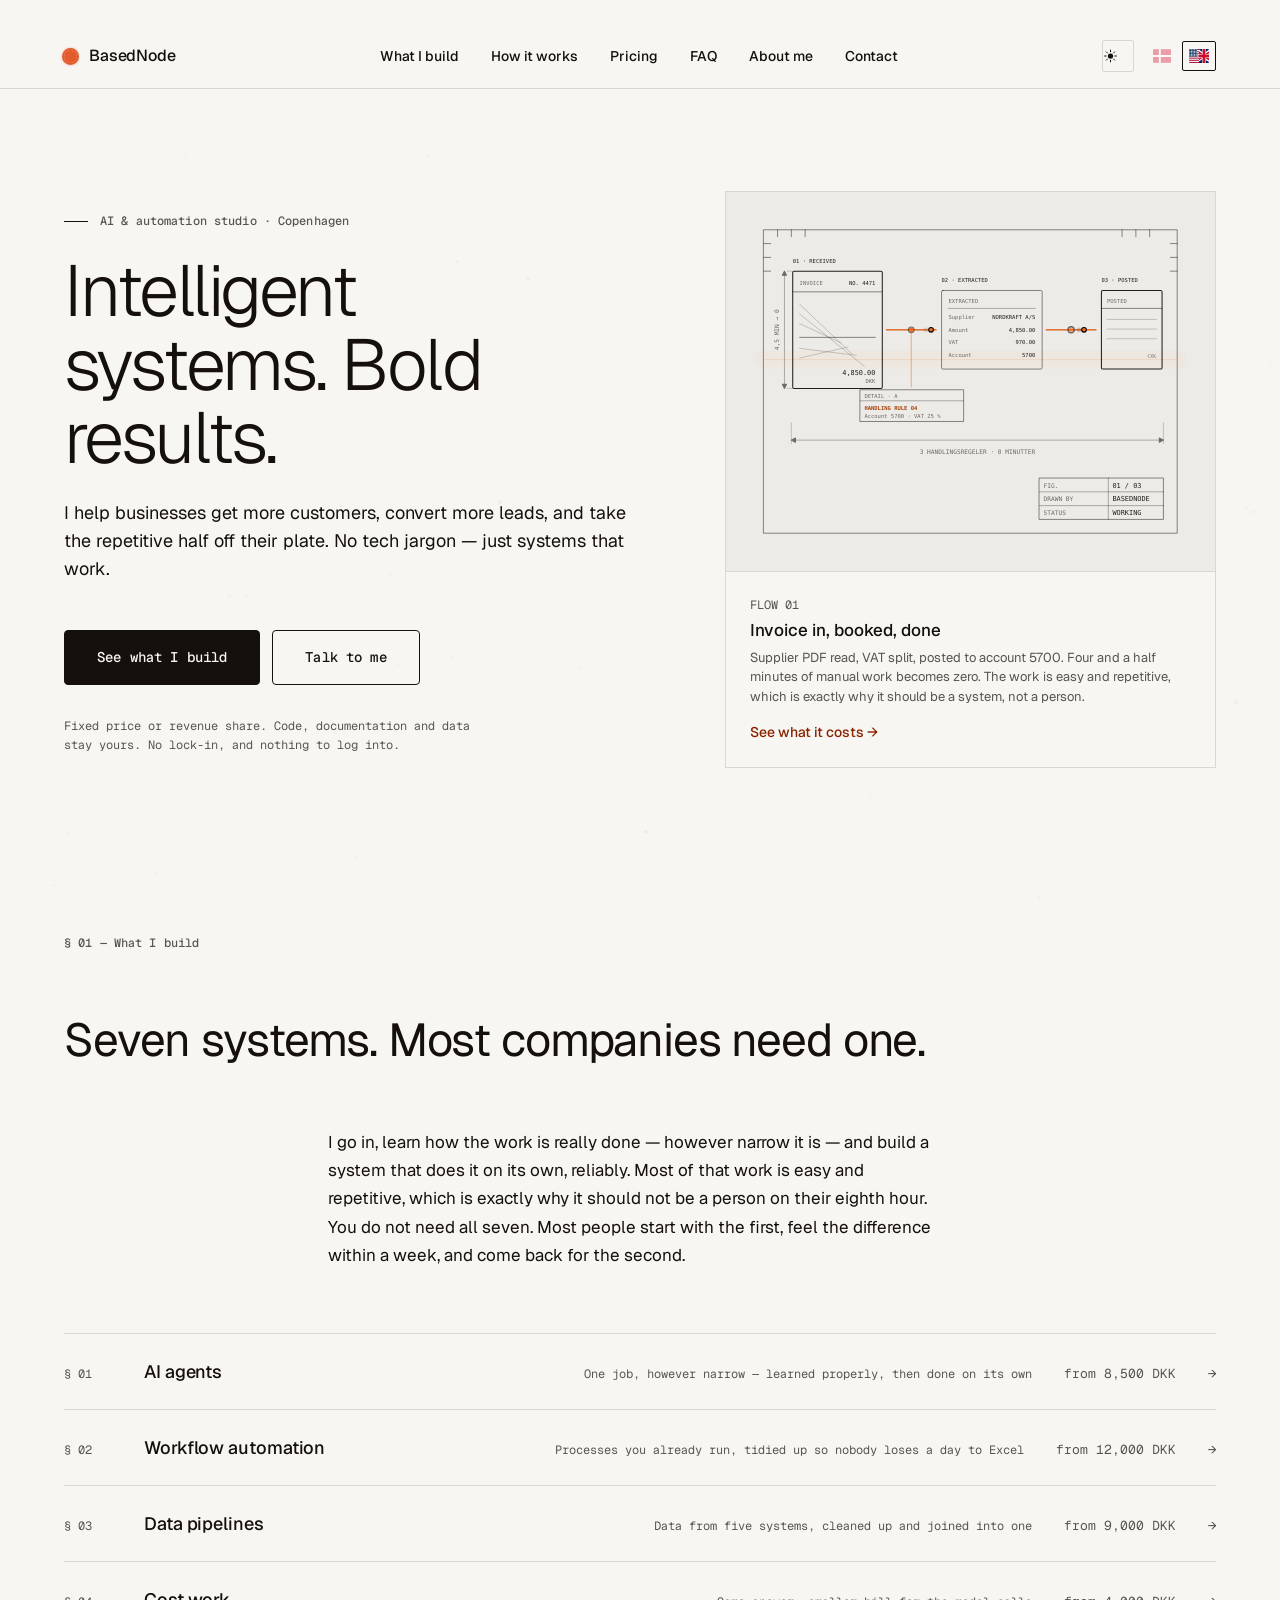
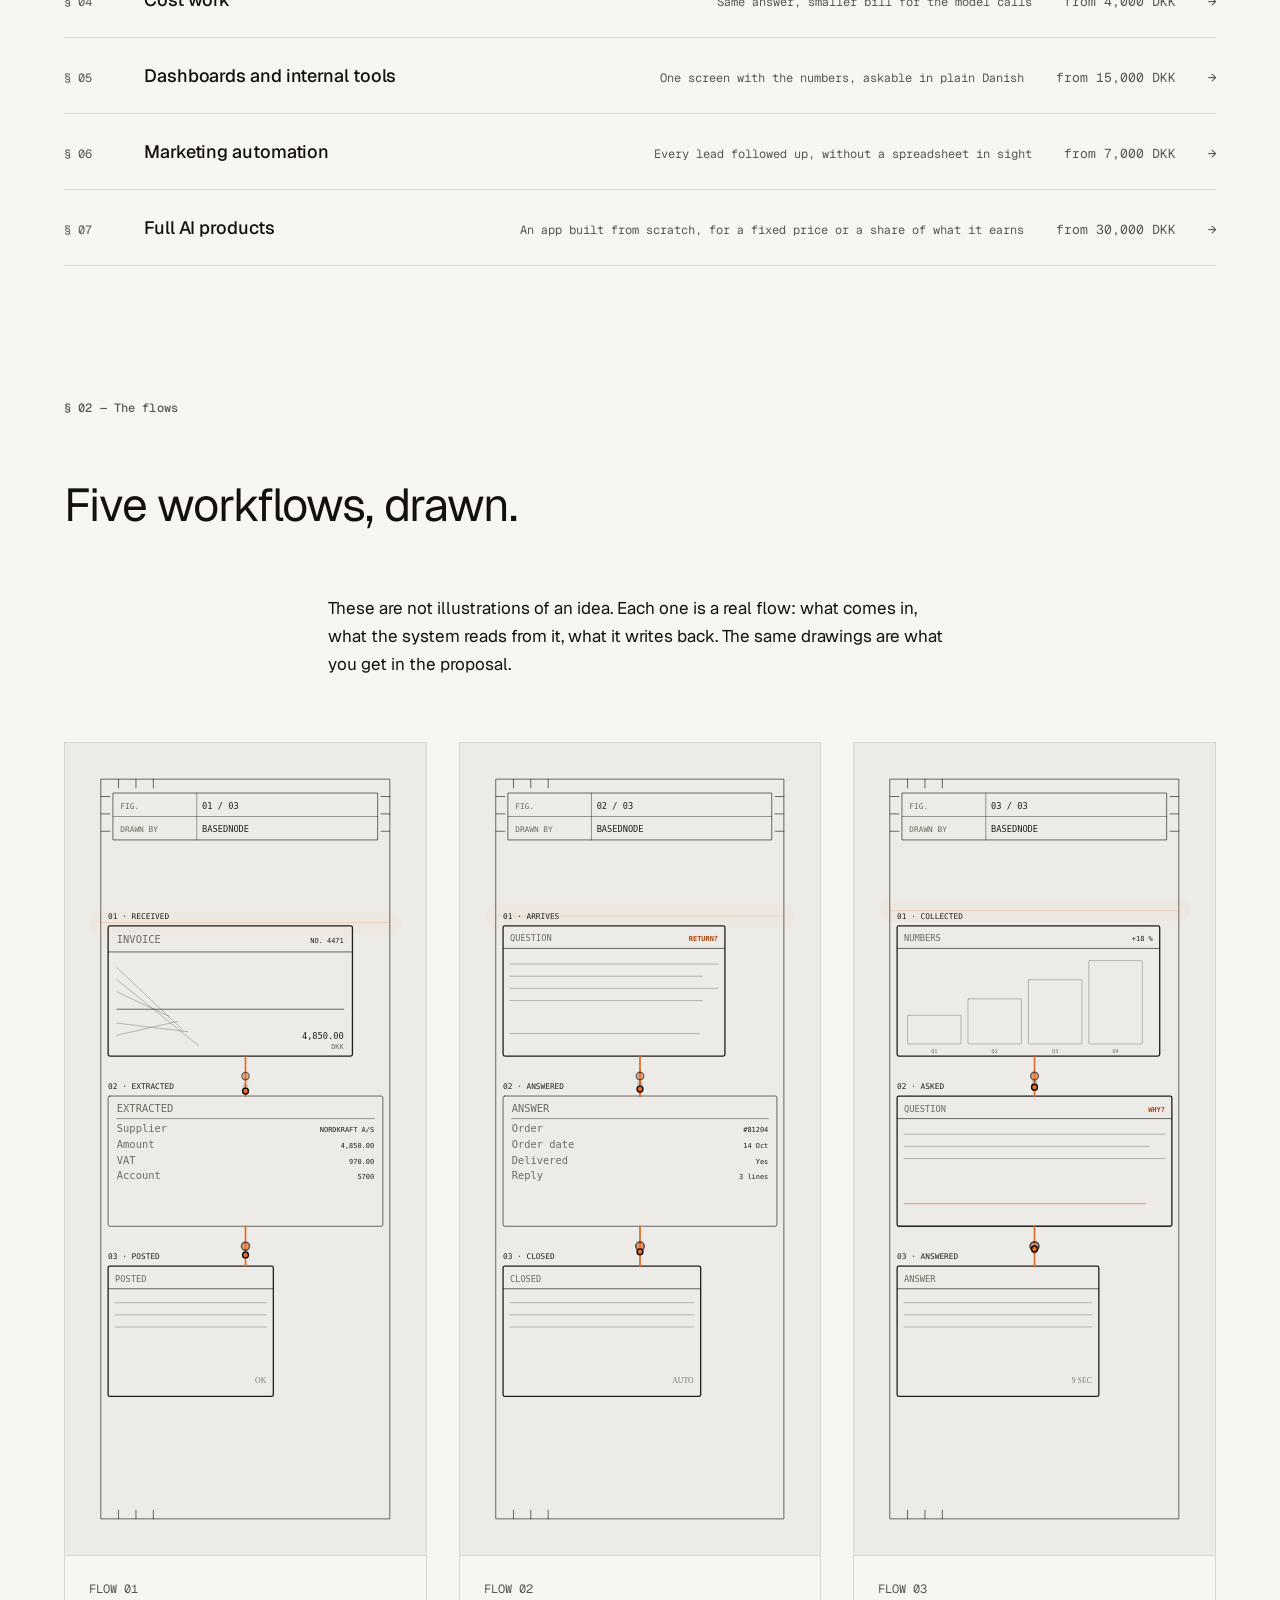
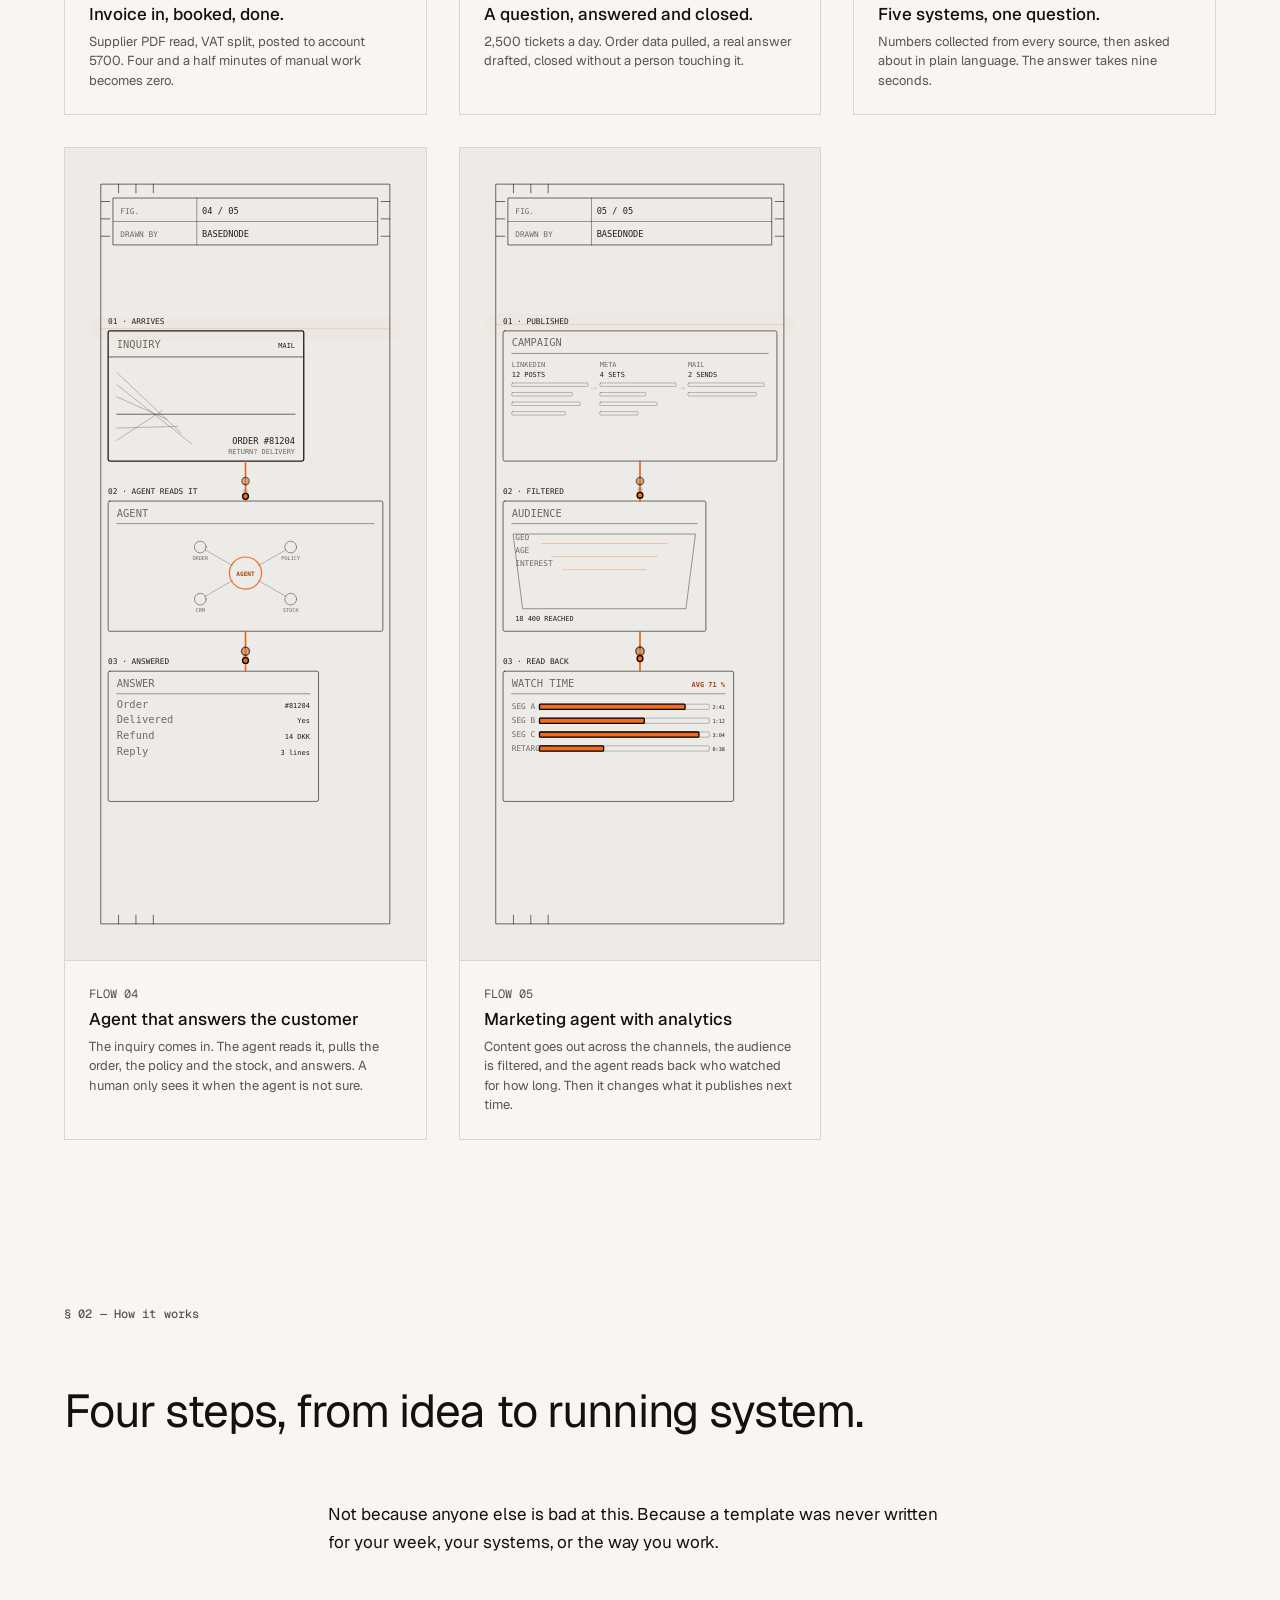
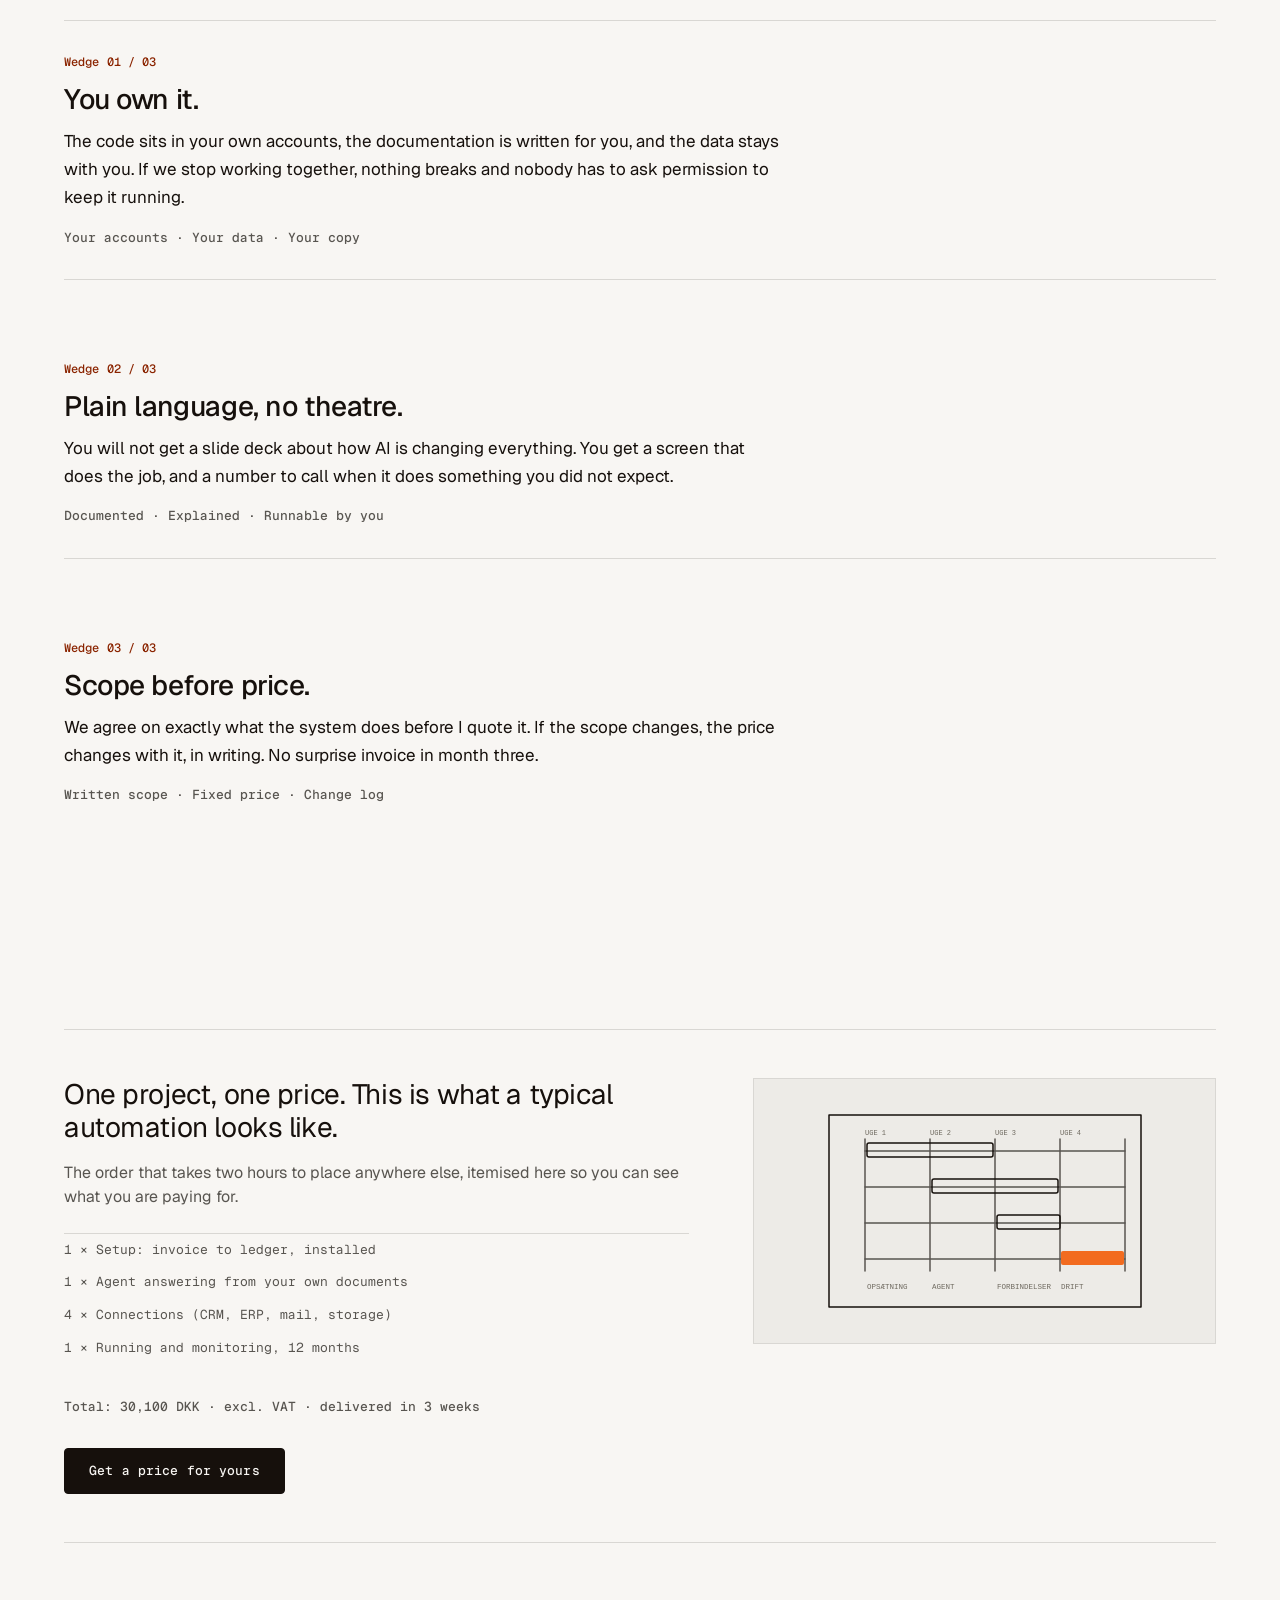
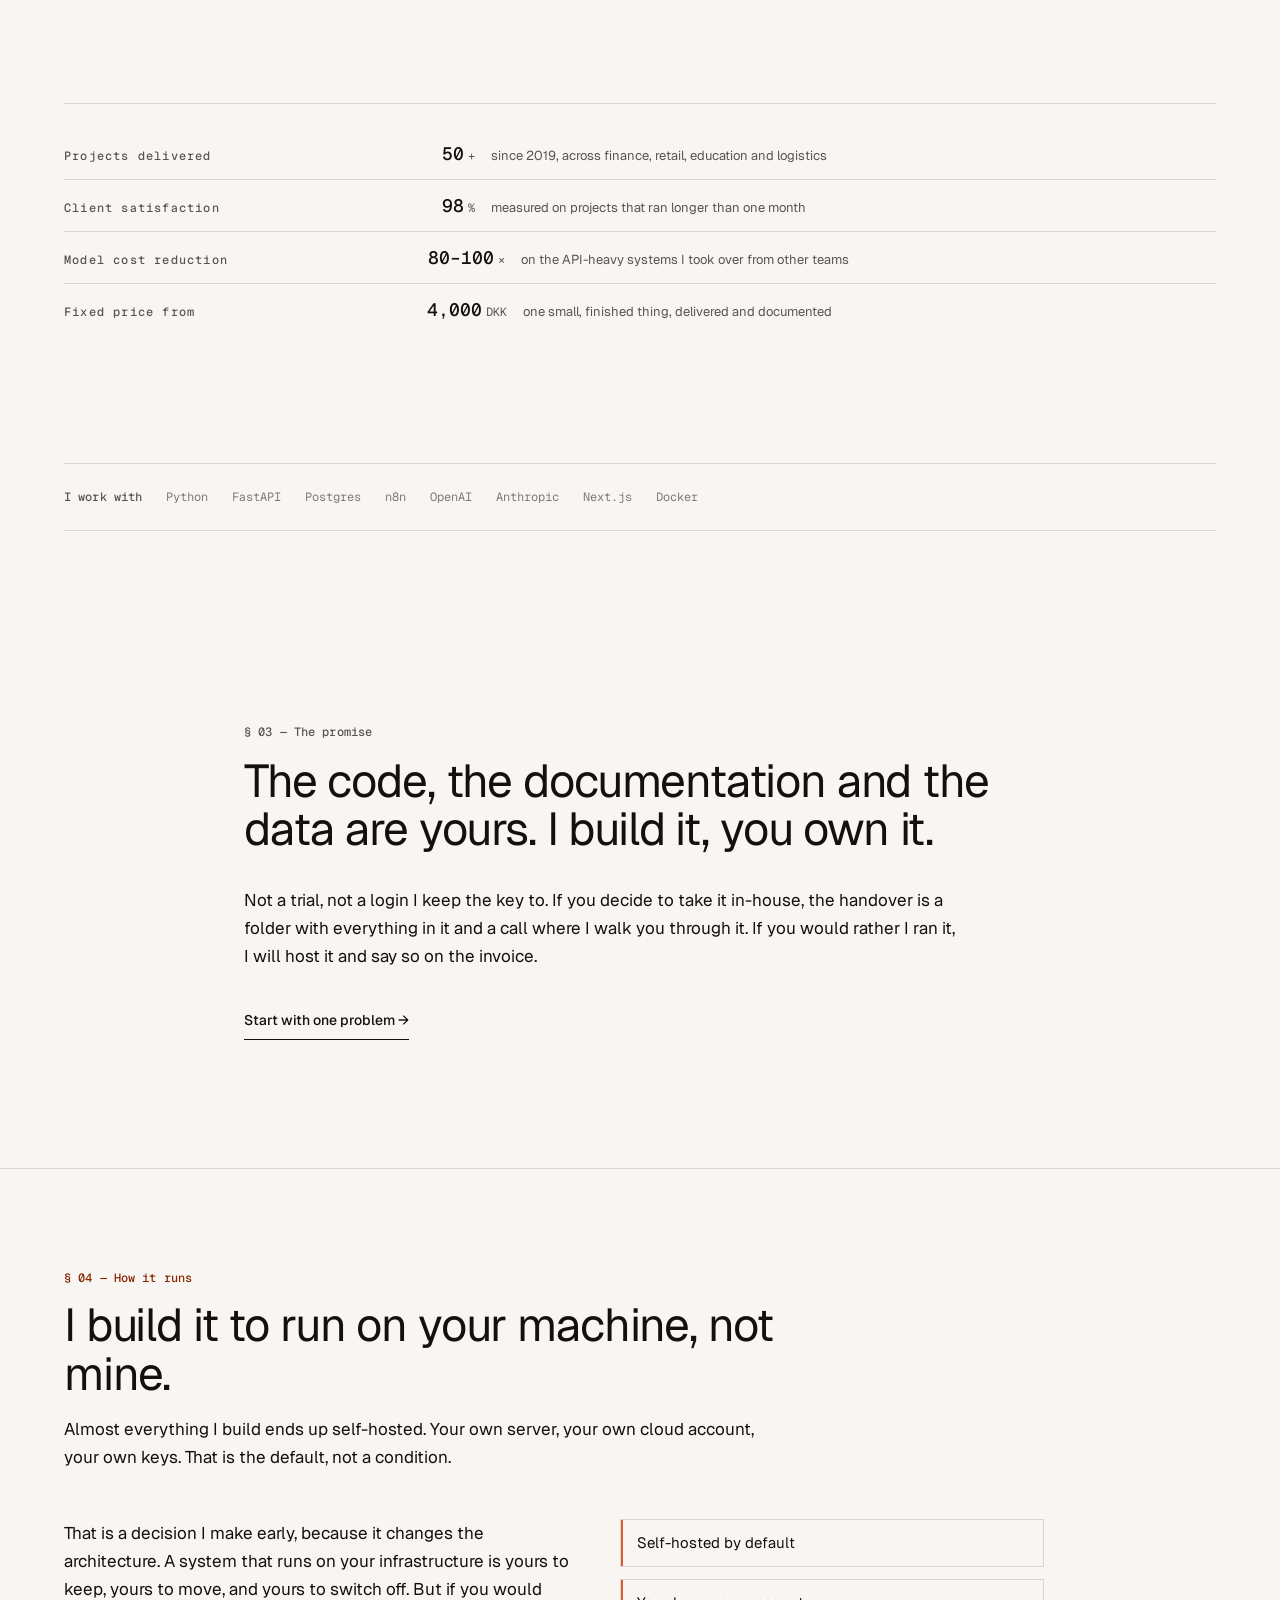
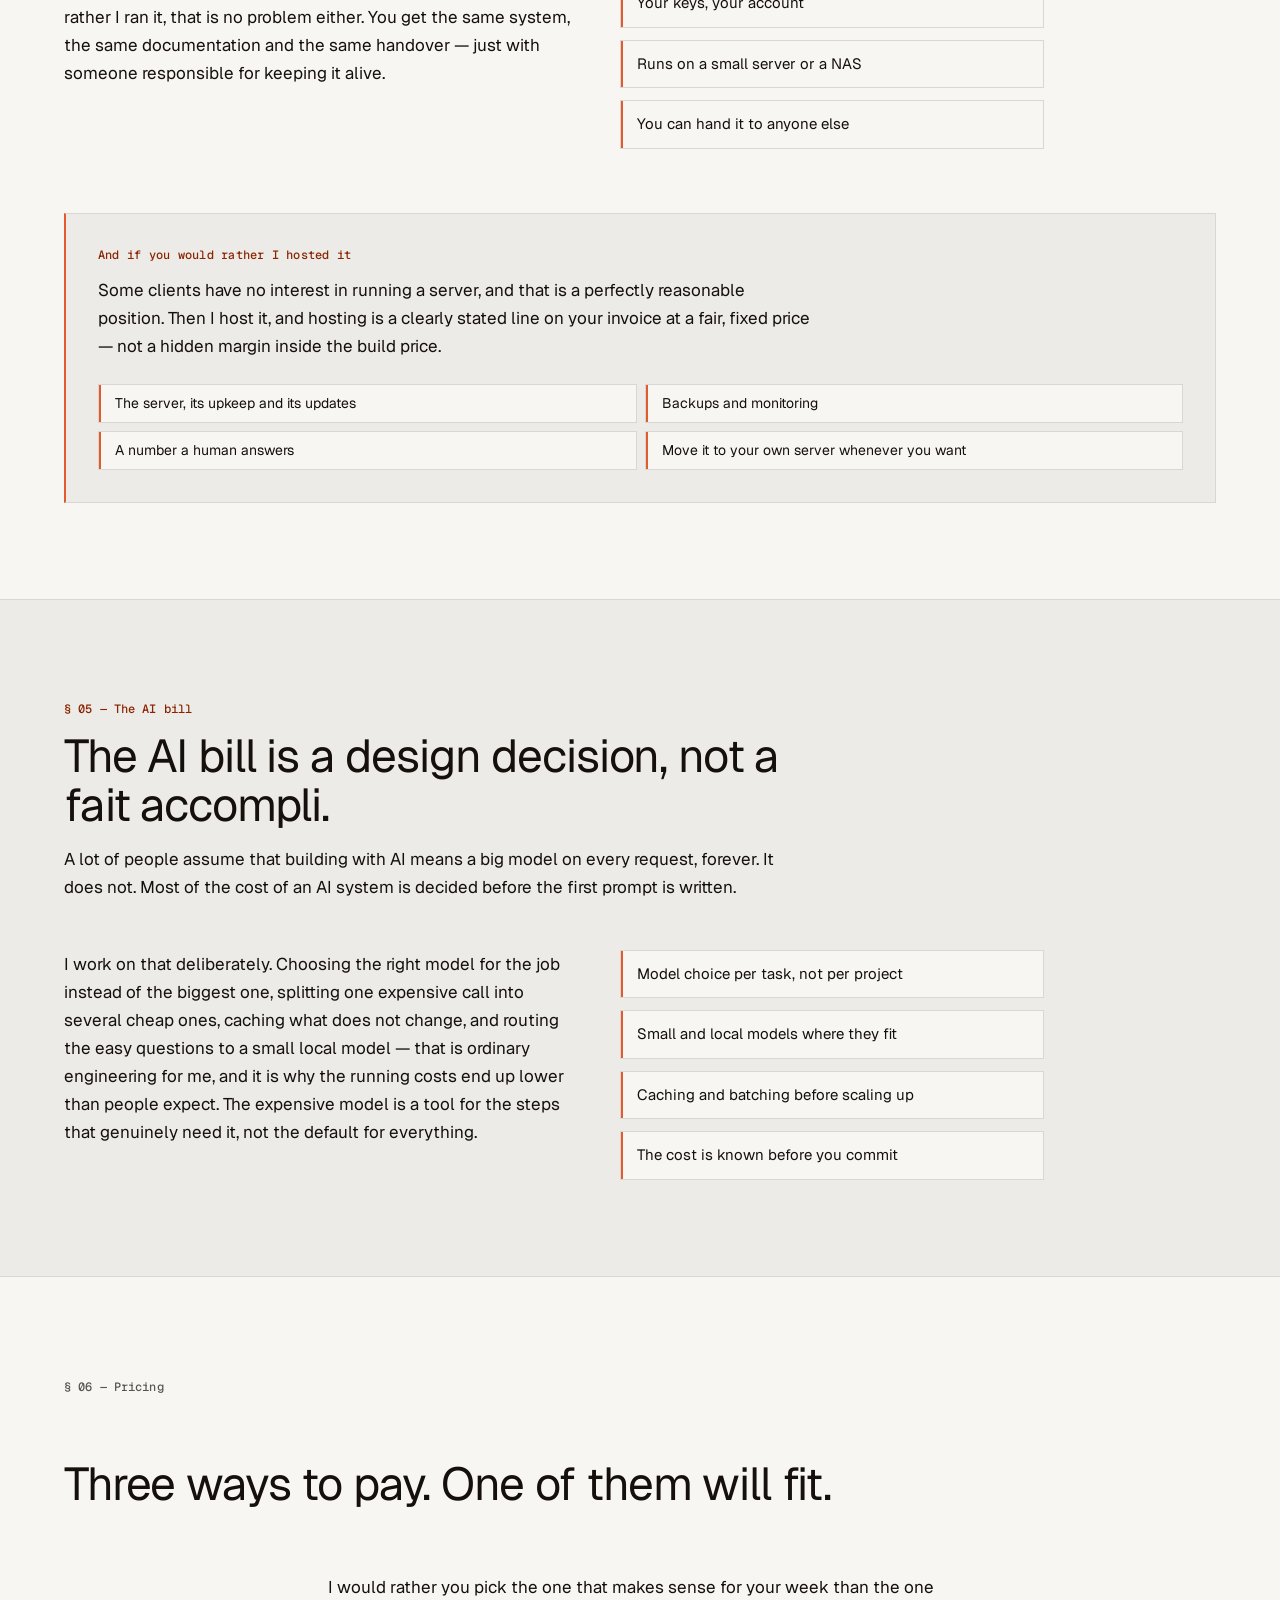
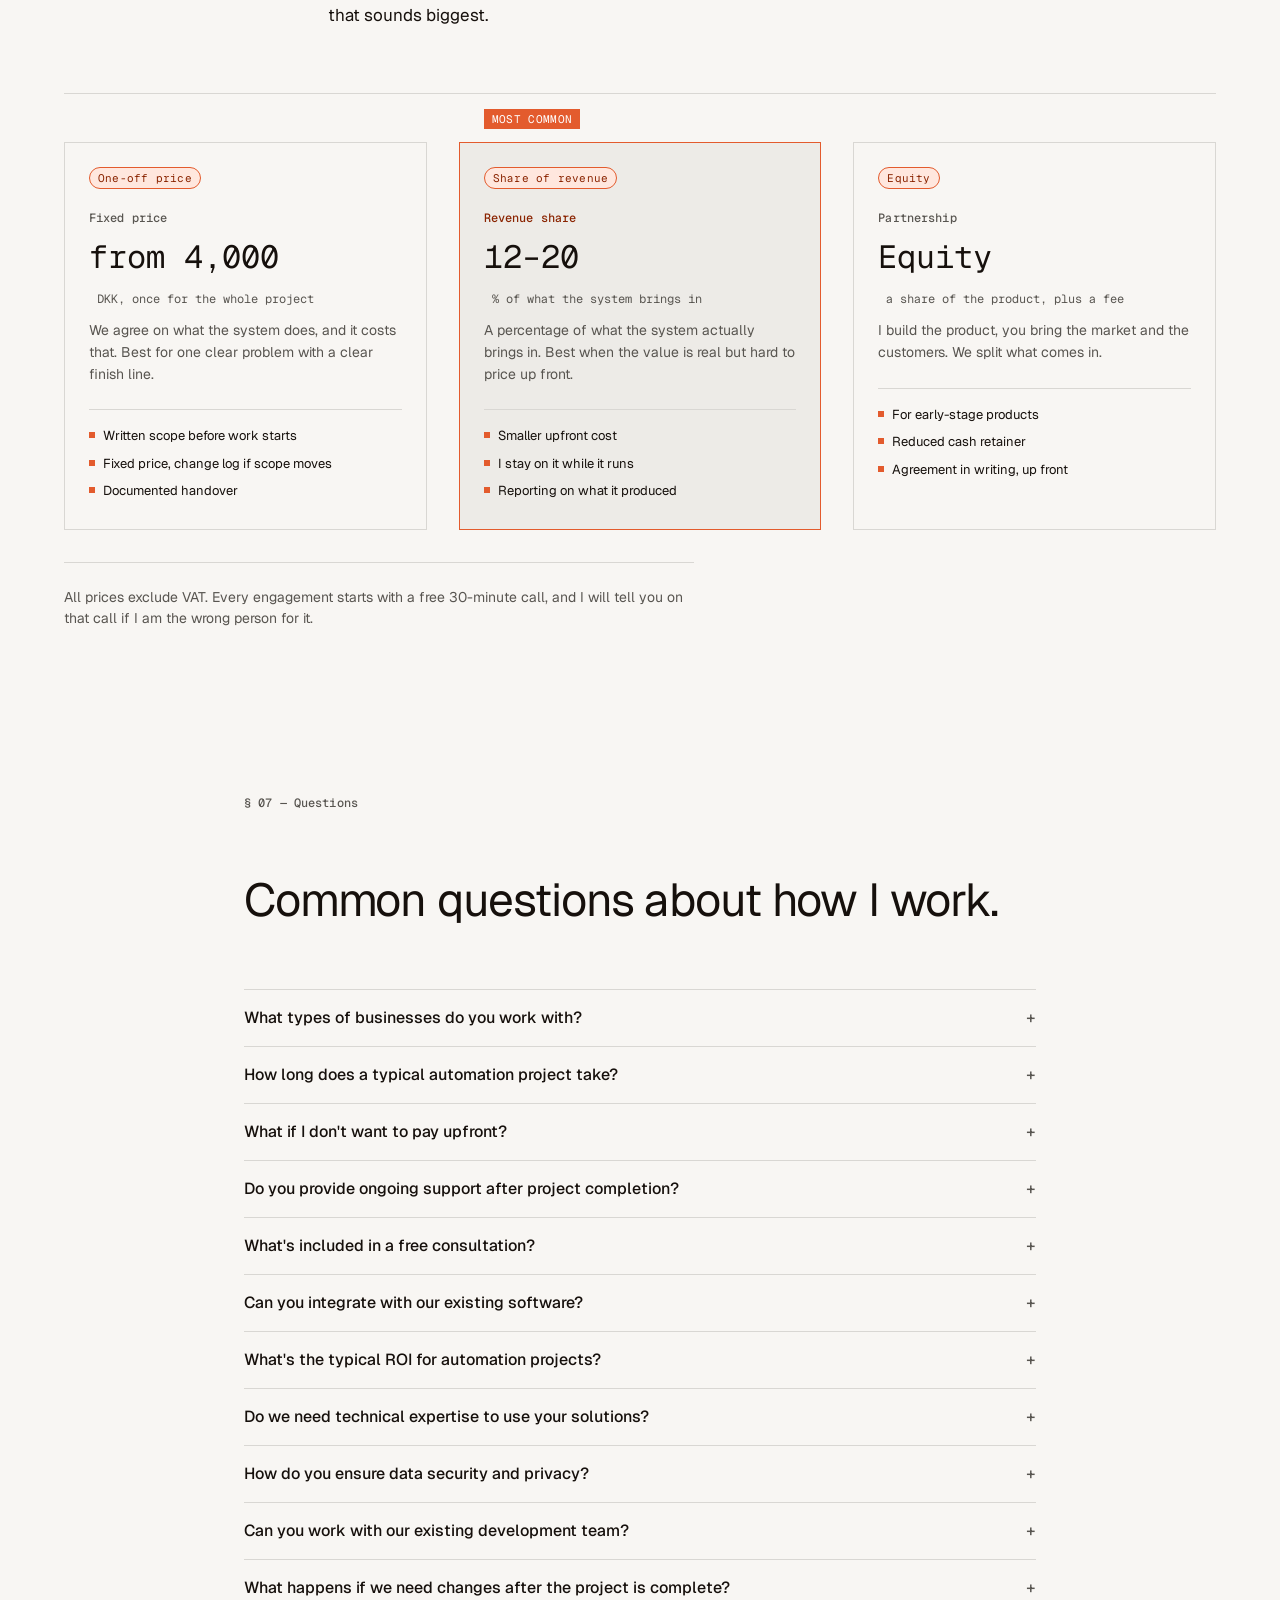
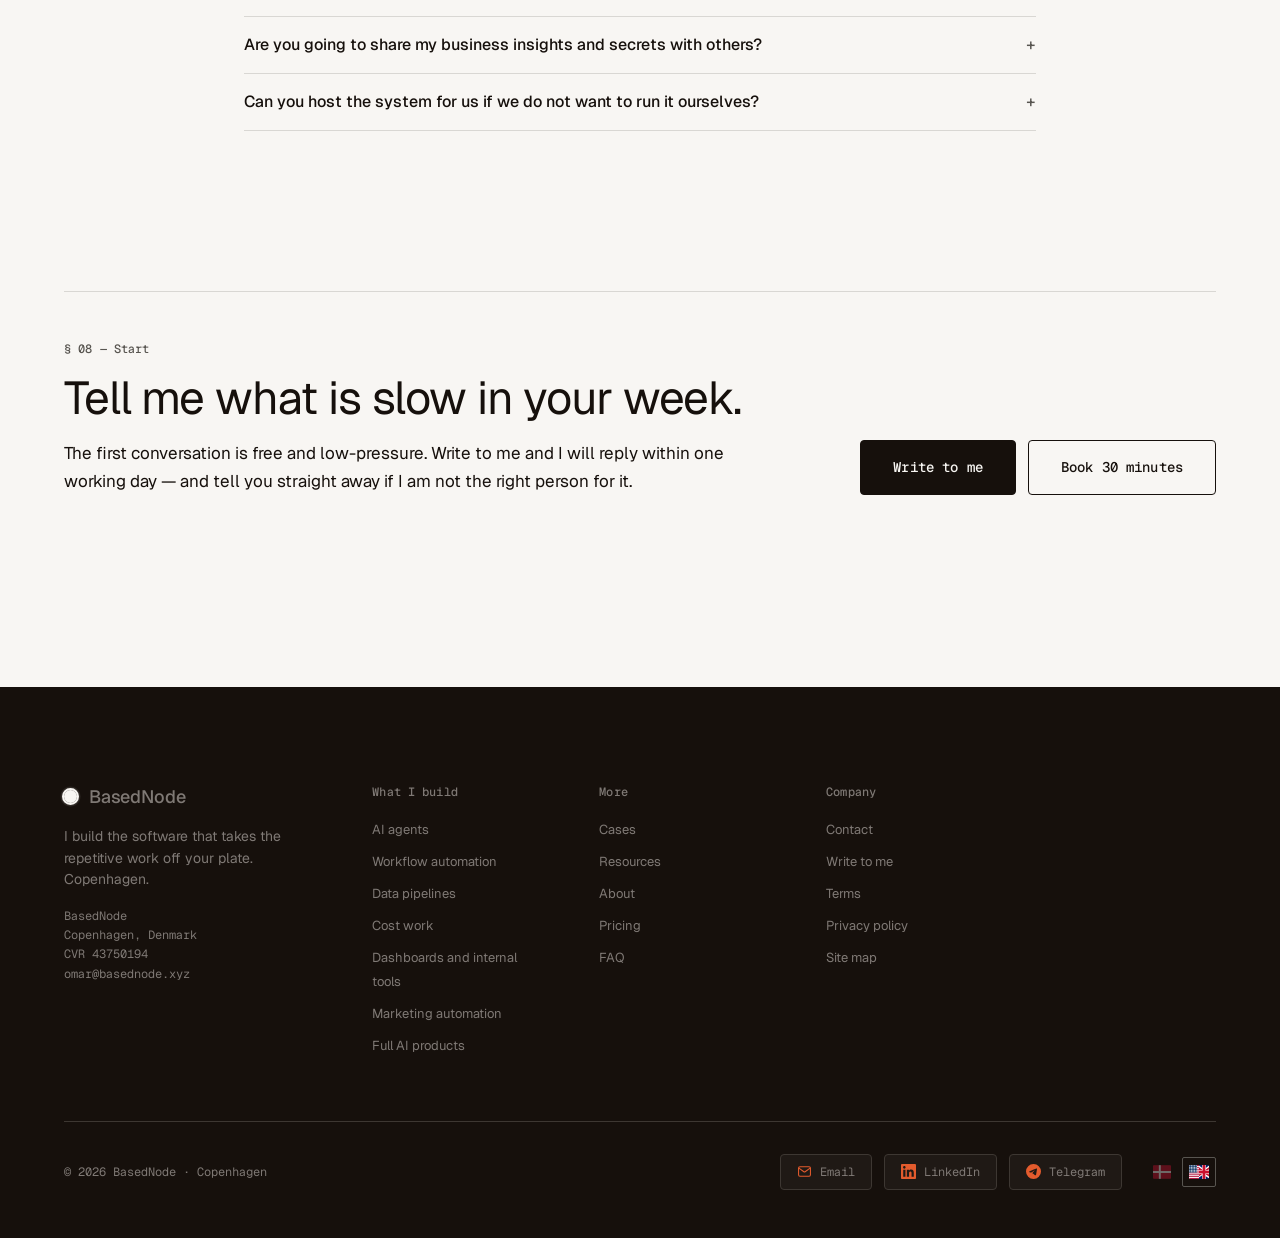
==== commit 64f7e8cc: "Add dark-mode flow drawings as dedicated SVG sheets, raise drawing type scale to a legible floor, an" ====
--- a/index.html
+++ b/index.html
@@ -157,7 +157,7 @@
           <!-- The one decisive visual: a real schematic of the work being automated -->
           <a href="#how" class="hero__drawing hero-enter" style="--d:220ms">
             <div class="hero__drawing-frame">
-              <span class="flow-img" data-flow="invoice"><img class="flow-img__wide" src="_assets/illustrations/flow-invoice-en.svg" alt="Schematic of an invoice being received, read and posted to the ledger" /><img class="flow-img__narrow" src="_assets/illustrations/flow-invoice-en-m.svg" alt="" aria-hidden="true" /></span>
+              <span class="flow-img" data-flow="invoice"><img class="flow-img__wide" src="_assets/illustrations/flow-invoice-en.svg" alt="Schematic of an invoice being received, read and posted to the ledger" /><img class="flow-img__narrow" src="_assets/illustrations/flow-invoice-en-m.svg" alt="" aria-hidden="true" /><img class="flow-img__wide flow-img__dark" src="_assets/illustrations/flow-invoice-en-d.svg" alt="Schematic of an invoice being received, read and posted to the ledger" /><img class="flow-img__narrow flow-img__dark" src="_assets/illustrations/flow-invoice-en-dm.svg" alt="" aria-hidden="true" /></span>
             </div>
             <div class="hero__drawing-meta">
               <span class="hero__drawing-sku">FLOW 01</span>
@@ -247,7 +247,7 @@
         <div class="flow-grid">
           <figure class="flow-card" data-reveal="1">
             <div class="flow-card__frame">
-              <span class="flow-img" data-flow="invoice"><img class="flow-img__wide" src="_assets/illustrations/flow-invoice-en.svg" alt="Invoice received, extracted and posted to the ledger" /><img class="flow-img__narrow" src="_assets/illustrations/flow-invoice-en-m.svg" alt="" aria-hidden="true" /></span>
+              <span class="flow-img" data-flow="invoice"><img class="flow-img__wide" src="_assets/illustrations/flow-invoice-en.svg" alt="Invoice received, extracted and posted to the ledger" /><img class="flow-img__narrow" src="_assets/illustrations/flow-invoice-en-m.svg" alt="" aria-hidden="true" /><img class="flow-img__wide flow-img__dark" src="_assets/illustrations/flow-invoice-en-d.svg" alt="Invoice received, extracted and posted to the ledger" /><img class="flow-img__narrow flow-img__dark" src="_assets/illustrations/flow-invoice-en-dm.svg" alt="" aria-hidden="true" /></span>
             </div>
             <figcaption class="flow-card__meta">
               <span class="flow-card__sku" data-i18n="flow_invoice_sku">FLOW 01</span>
@@ -258,7 +258,7 @@
 
           <figure class="flow-card" data-reveal="1">
             <div class="flow-card__frame">
-              <span class="flow-img" data-flow="support"><img class="flow-img__wide" src="_assets/illustrations/flow-support-en.svg" alt="Customer question arriving, answered by the agent and closed in the ticketing system" /><img class="flow-img__narrow" src="_assets/illustrations/flow-support-en-m.svg" alt="" aria-hidden="true" /></span>
+              <span class="flow-img" data-flow="support"><img class="flow-img__wide" src="_assets/illustrations/flow-support-en.svg" alt="Customer question arriving, answered by the agent and closed in the ticketing system" /><img class="flow-img__narrow" src="_assets/illustrations/flow-support-en-m.svg" alt="" aria-hidden="true" /><img class="flow-img__wide flow-img__dark" src="_assets/illustrations/flow-support-en-d.svg" alt="Customer question arriving, answered by the agent and closed in the ticketing system" /><img class="flow-img__narrow flow-img__dark" src="_assets/illustrations/flow-support-en-dm.svg" alt="" aria-hidden="true" /></span>
             </div>
             <figcaption class="flow-card__meta">
               <span class="flow-card__sku" data-i18n="flow_support_sku">FLOW 02</span>
@@ -269,7 +269,7 @@
 
           <figure class="flow-card" data-reveal="1">
             <div class="flow-card__frame">
-              <span class="flow-img" data-flow="dashboard"><img class="flow-img__wide" src="_assets/illustrations/flow-dashboard-en.svg" alt="Numbers collected from several systems, queried in plain language and answered on one screen" /><img class="flow-img__narrow" src="_assets/illustrations/flow-dashboard-en-m.svg" alt="" aria-hidden="true" /></span>
+              <span class="flow-img" data-flow="dashboard"><img class="flow-img__wide" src="_assets/illustrations/flow-dashboard-en.svg" alt="Numbers collected from several systems, queried in plain language and answered on one screen" /><img class="flow-img__narrow" src="_assets/illustrations/flow-dashboard-en-m.svg" alt="" aria-hidden="true" /><img class="flow-img__wide flow-img__dark" src="_assets/illustrations/flow-dashboard-en-d.svg" alt="Numbers collected from several systems, queried in plain language and answered on one screen" /><img class="flow-img__narrow flow-img__dark" src="_assets/illustrations/flow-dashboard-en-dm.svg" alt="" aria-hidden="true" /></span>
             </div>
             <figcaption class="flow-card__meta">
               <span class="flow-card__sku" data-i18n="flow_dashboard_sku">FLOW 03</span>
@@ -280,7 +280,7 @@
 
           <figure class="flow-card" data-reveal="1">
             <div class="flow-card__frame">
-              <span class="flow-img" data-flow="agent"><img class="flow-img__wide" src="_assets/illustrations/flow-agent-en.svg" alt="A customer inquiry arriving, read by an agent that pulls order, policy and stock data, and answered automatically" /><img class="flow-img__narrow" src="_assets/illustrations/flow-agent-en-m.svg" alt="" aria-hidden="true" /></span>
+              <span class="flow-img" data-flow="agent"><img class="flow-img__wide" src="_assets/illustrations/flow-agent-en.svg" alt="A customer inquiry arriving, read by an agent that pulls order, policy and stock data, and answered automatically" /><img class="flow-img__narrow" src="_assets/illustrations/flow-agent-en-m.svg" alt="" aria-hidden="true" /><img class="flow-img__wide flow-img__dark" src="_assets/illustrations/flow-agent-en-d.svg" alt="A customer inquiry arriving, read by an agent that pulls order, policy and stock data, and answered automatically" /><img class="flow-img__narrow flow-img__dark" src="_assets/illustrations/flow-agent-en-dm.svg" alt="" aria-hidden="true" /></span>
             </div>
             <figcaption class="flow-card__meta">
               <span class="flow-card__sku" data-i18n="flow_agent_sku">FLOW 04</span>
@@ -291,7 +291,7 @@
 
           <figure class="flow-card" data-reveal="1">
             <div class="flow-card__frame">
-              <span class="flow-img" data-flow="marketing"><img class="flow-img__wide" src="_assets/illustrations/flow-marketing-en.svg" alt="A marketing agent publishing across channels, filtering the audience, and reading back who watched for how long" /><img class="flow-img__narrow" src="_assets/illustrations/flow-marketing-en-m.svg" alt="" aria-hidden="true" /></span>
+              <span class="flow-img" data-flow="marketing"><img class="flow-img__wide" src="_assets/illustrations/flow-marketing-en.svg" alt="A marketing agent publishing across channels, filtering the audience, and reading back who watched for how long" /><img class="flow-img__narrow" src="_assets/illustrations/flow-marketing-en-m.svg" alt="" aria-hidden="true" /><img class="flow-img__wide flow-img__dark" src="_assets/illustrations/flow-marketing-en-d.svg" alt="A marketing agent publishing across channels, filtering the audience, and reading back who watched for how long" /><img class="flow-img__narrow flow-img__dark" src="_assets/illustrations/flow-marketing-en-dm.svg" alt="" aria-hidden="true" /></span>
             </div>
             <figcaption class="flow-card__meta">
               <span class="flow-card__sku" data-i18n="flow_marketing_sku">FLOW 05</span>
--- a/styles.css
+++ b/styles.css
@@ -3928,6 +3928,26 @@
   display: none;
 }
 
+/* The dark sheet. The drawing is an <img>, so it cannot inherit the
+   page's colours — the dark palette is baked into a separate SVG file
+   (flow-{id}-{lang}-d.svg), generated from the same spec and the same
+   copy as the light one. The page picks between them with CSS. */
+.flow-img > .flow-img__dark {
+  display: none;
+}
+[data-theme="dark"] .flow-img > .flow-img__wide:not(.flow-img__dark) {
+  display: none;
+}
+[data-theme="dark"] .flow-img > .flow-img__narrow:not(.flow-img__dark) {
+  display: none;
+}
+[data-theme="dark"] .flow-img > .flow-img__dark.flow-img__wide {
+  display: block;
+}
+[data-theme="dark"] .flow-img > .flow-img__dark.flow-img__narrow {
+  display: none;
+}
+
 /* Which sheet to use.
 
    A wide sheet has a 640-unit viewBox with 6-unit labels. It only
@@ -3953,6 +3973,17 @@
   .flow-img > .flow-img__narrow {
     display: block;
   }
+  /* Same collision as in the grid card: the dark narrow carries the
+     same class, so it has to be switched off in light mode. */
+  .flow-img > .flow-img__dark.flow-img__narrow {
+    display: none;
+  }
+  [data-theme="dark"] .flow-img > .flow-img__dark.flow-img__wide {
+    display: none;
+  }
+  [data-theme="dark"] .flow-img > .flow-img__dark.flow-img__narrow {
+    display: block;
+  }
 }
 
 /* The grid card always shows the narrow sheet, at any viewport
@@ -3963,6 +3994,20 @@
   display: none;
 }
 .flow-grid .flow-img > .flow-img__narrow {
+  display: block;
+}
+
+/* The card rules above also match the DARK narrow sheet, because it
+   carries both classes. So in light mode the dark sheets have to be
+   switched off explicitly, and in dark mode the light ones. Without
+   this, a card shows two drawings stacked on top of each other. */
+.flow-grid .flow-img > .flow-img__dark {
+  display: none;
+}
+[data-theme="dark"] .flow-grid .flow-img > .flow-img__dark.flow-img__wide {
+  display: none;
+}
+[data-theme="dark"] .flow-grid .flow-img > .flow-img__dark.flow-img__narrow {
   display: block;
 }
 
